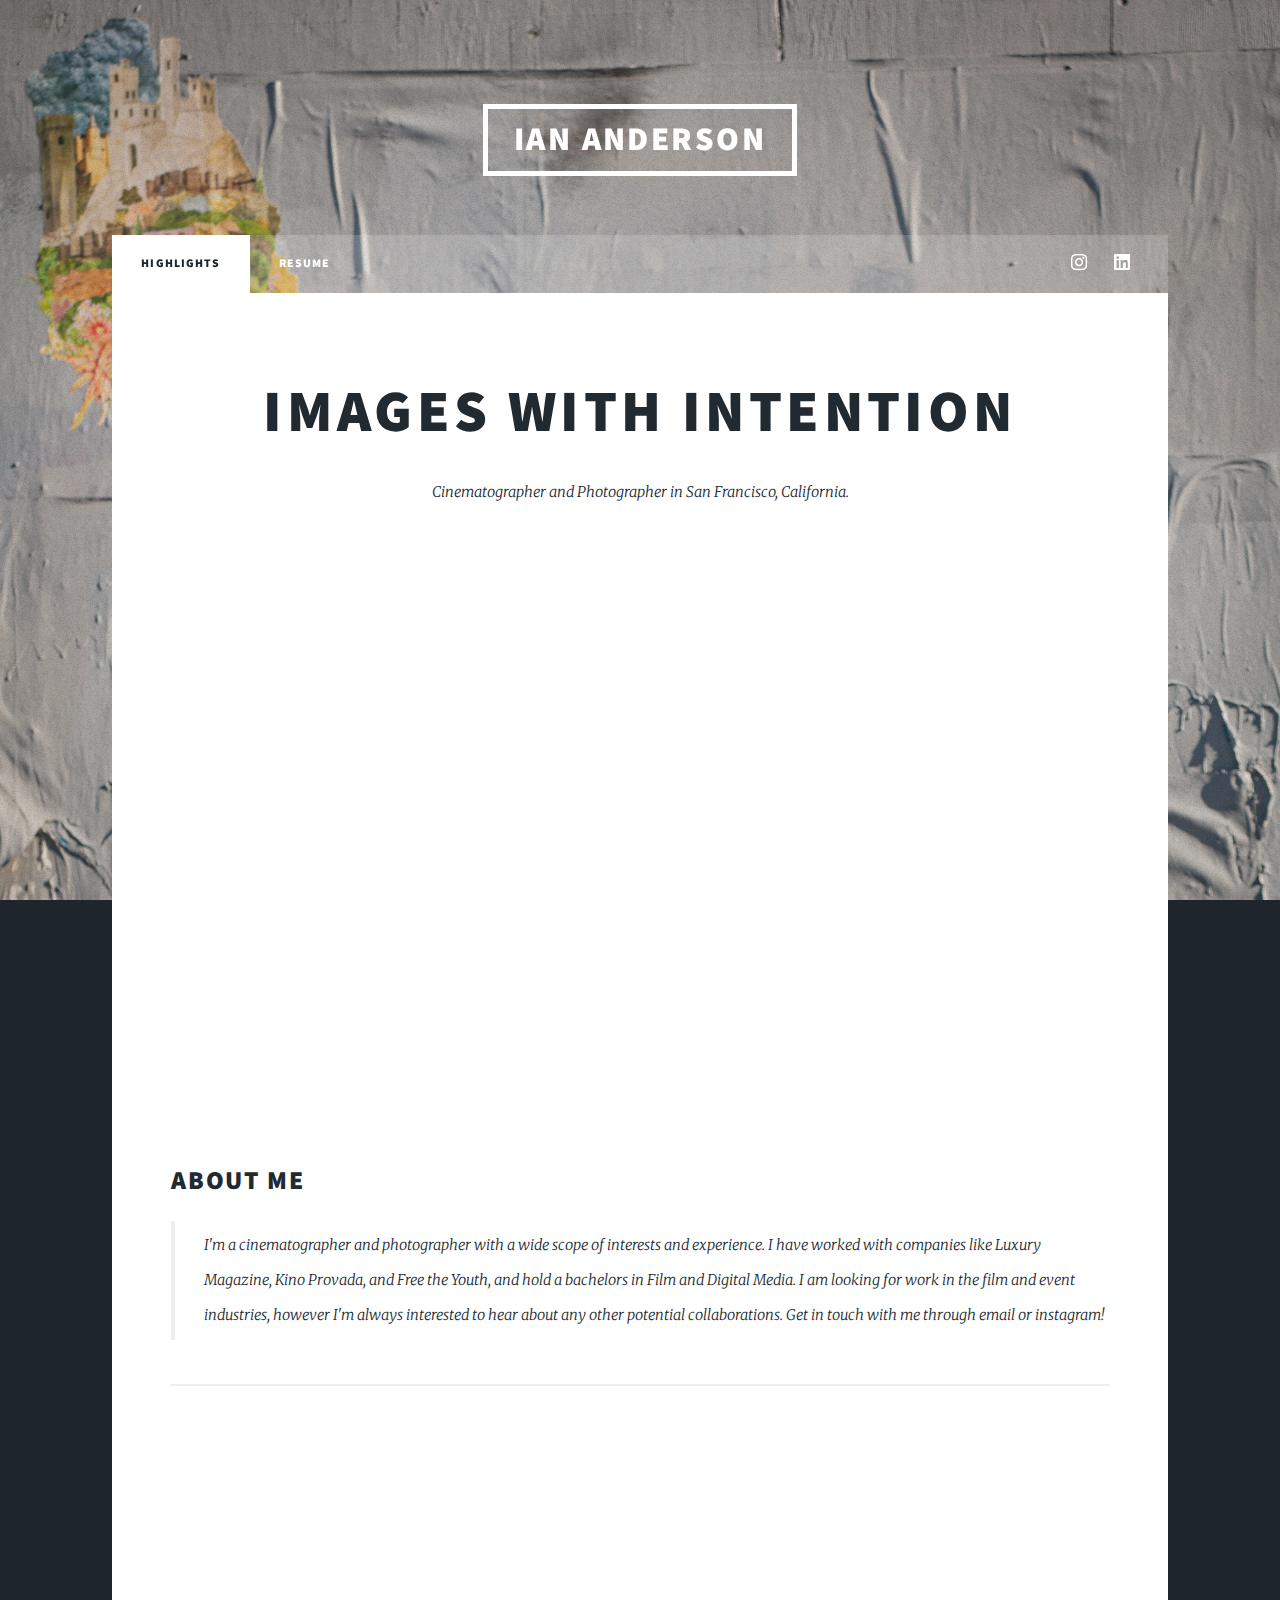
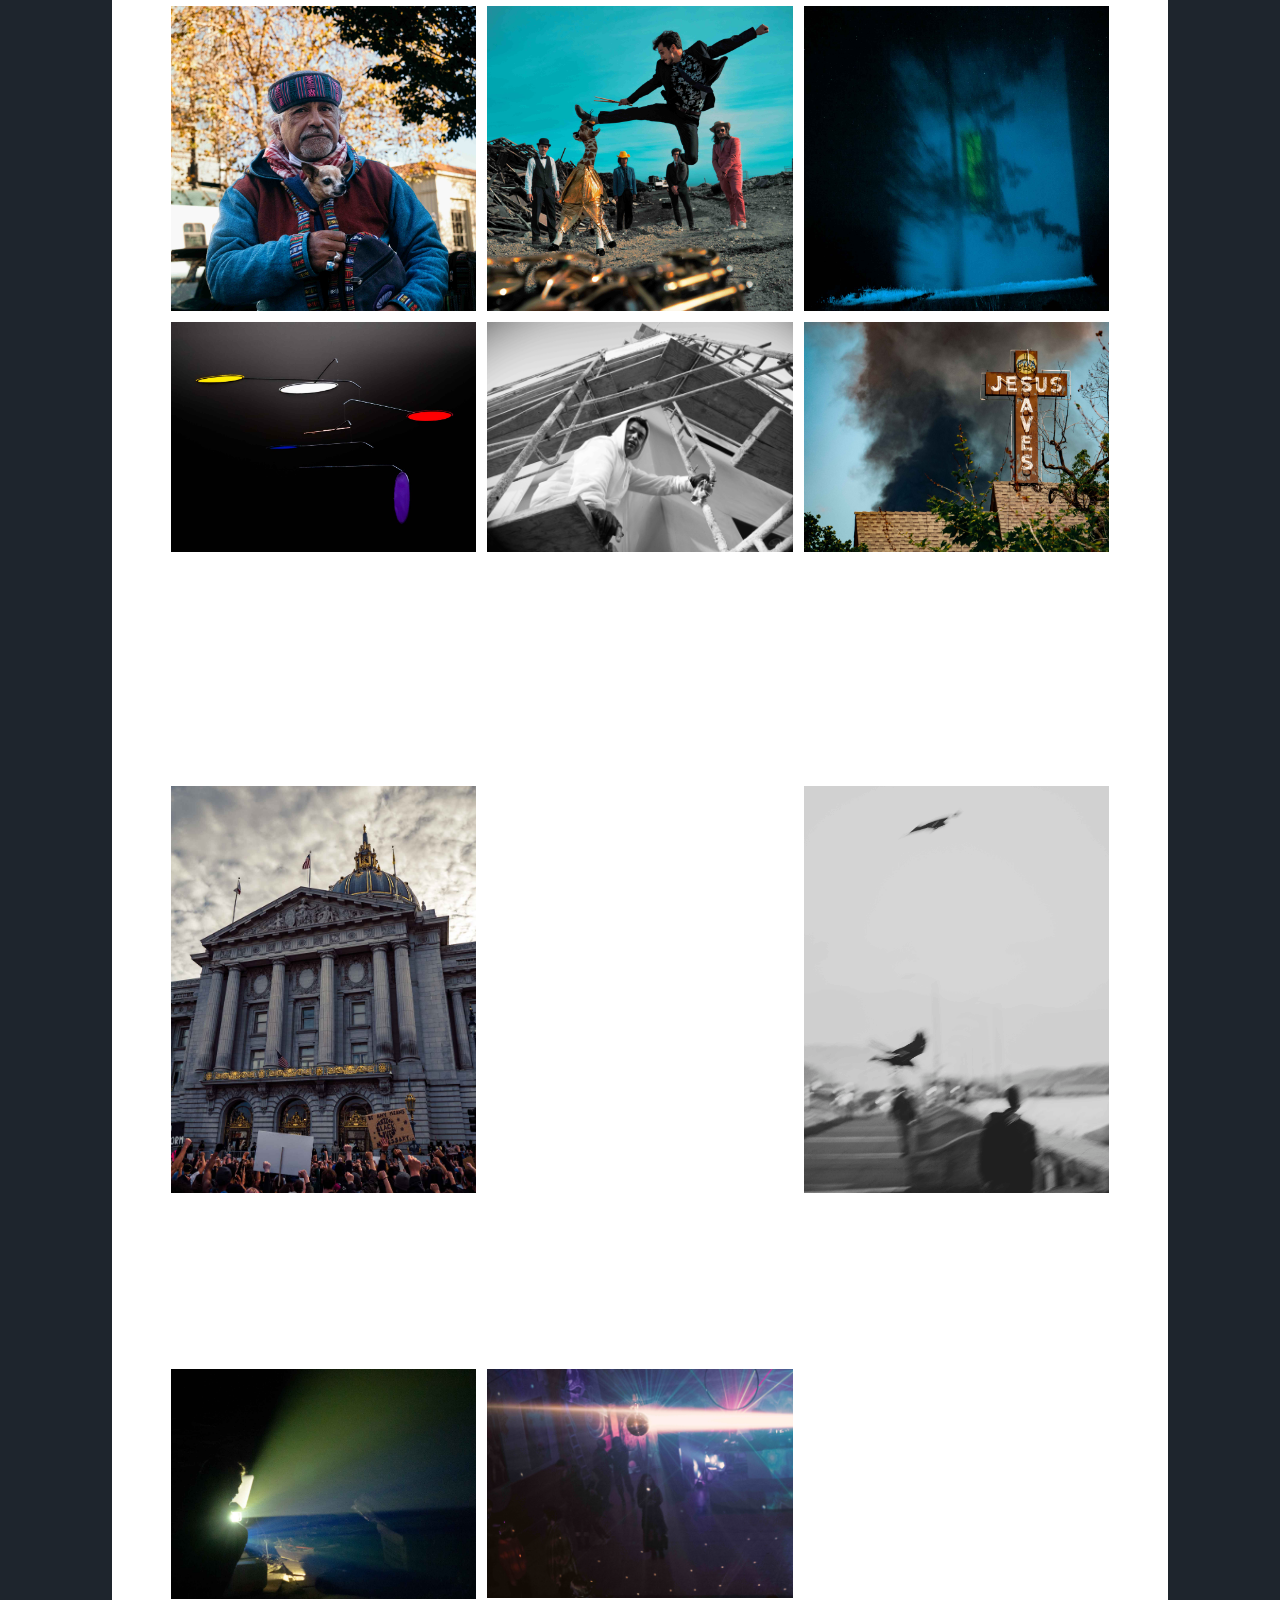
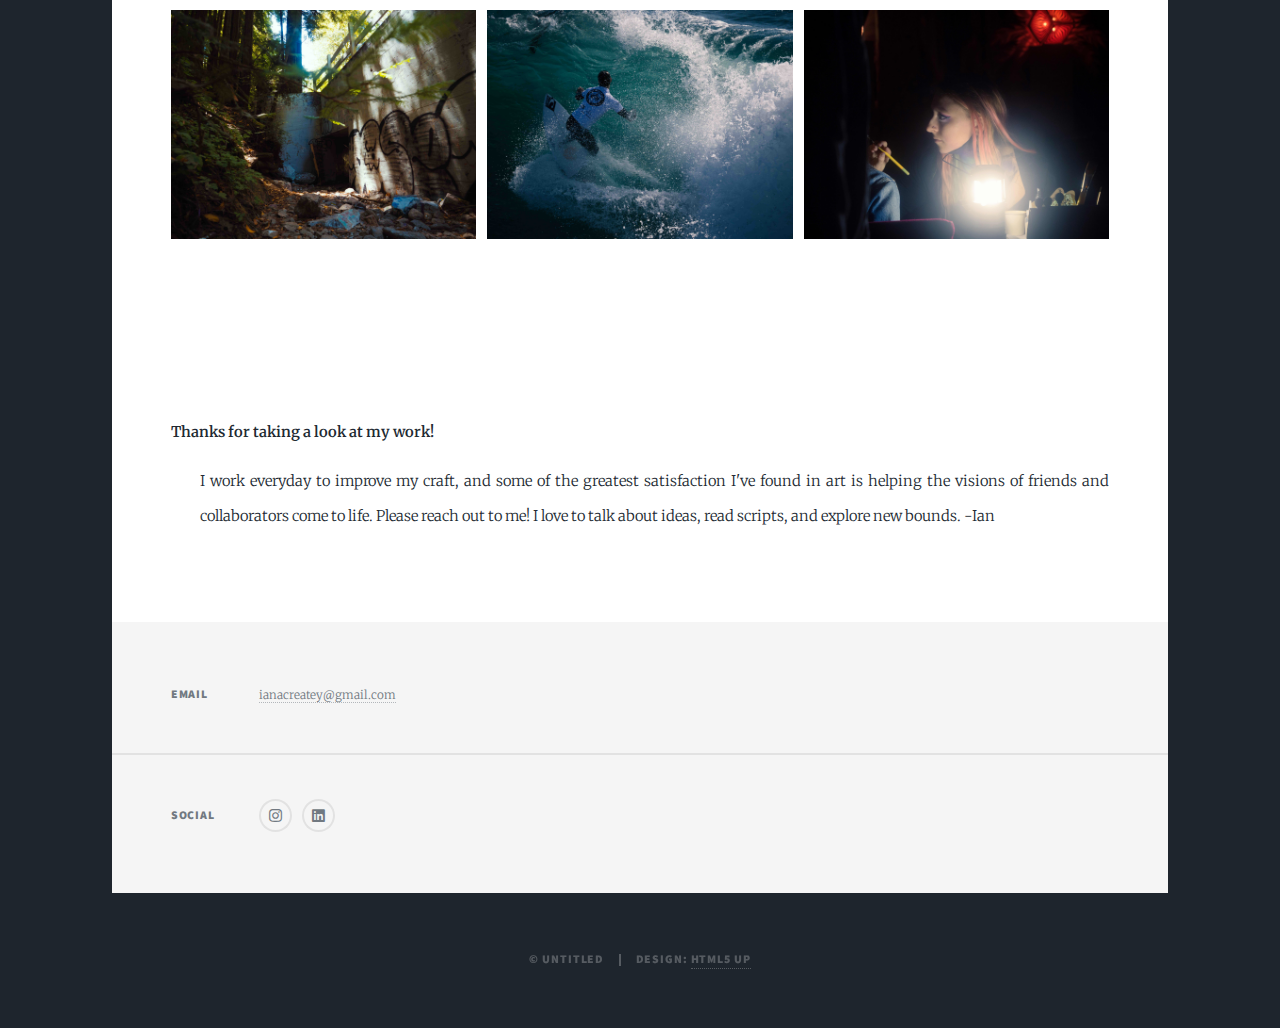
==== index.html @ d7002697 "sdf" ====
<!DOCTYPE HTML>
<!--
	Massively by HTML5 UP
	html5up.net | @ajlkn
	Free for personal and commercial use under the CCA 3.0 license (html5up.net/license)
-->
<html>
	<head>
		<title>Ian Anderson</title>
		<meta charset="utf-8" />
		<meta name="viewport" content="width=device-width, initial-scale=1, user-scalable=no" />
		<link rel="stylesheet" href="assets/css/main.css" />
		<noscript><link rel="stylesheet" href="assets/css/noscript.css" /></noscript>
	</head>
	<body class="is-preload">

		<!-- Wrapper -->
			<div id="wrapper">

				<!-- Header -->
					<header id="header">
						<a href="index.html" class="logo">Ian Anderson</a>
					</header>

				<!-- Nav -->
					<nav id="nav">
						<ul class="links">
							<li class="active"><a href="index.html">Highlights</a></li>
							<li><a href="Resume.html">Resume</a></li>
						</ul>
						<ul class="icons">
							<li><a target=blank href="https://instagram.com/ianacreative" class="icon brands fa-instagram"><span class="label">Instagram</span></a></li>
				<!--	<li><a target=blank href="https://www.youtube.com/channel/UCUumCokf-5kSjcfUy_4iKzg" class="icon brands fa-youtube"><span class="label">YouTube</span></a></li> -->
					<li><a target=blank href="https://www.linkedin.com/in/ian-anderson-25b82625a/" class="icon brands fa-linkedin"><span class="label">linkedin</span></a></li>

						</ul>
					</nav>

				<!-- Main -->
					<div id="main">

						<!-- Post -->
							<section class="post">
								<header class="major">
									
										<h2>Images with Intention</h2>
										<p>Cinematographer and Photographer in San Francisco, California.</p>
								
							
								</header>
								<iframe width="560" height="560" class="image fit" src="https://youtube.com/embed/mE6152sLnIk?autoplay=1&mute=1" frameborder="0" allow="accelerometer; autoplay; clipboard-write; encrypted-media; gyroscope; picture-in-picture" allowfullscreen></iframe>
								<h2>About Me</h2>
								<blockquote> I'm a cinematographer and photographer with a wide scope of interests and experience. I have worked with companies like Luxury Magazine, Kino Provada, and Free the Youth, and hold a bachelors in Film and Digital Media. I am looking for work in the film and event industries, however I'm always interested to hear about any other potential collaborations. Get in touch with me through email or instagram!</blockquote>
								
								<hr />
								<div class="box alt">		
								<a href="" class="image main"><img src="images/Screenshot 2024-06-12 at 2.53.47 PM.jpeg" alt="" /></a>
								<a href="https://youtu.be/fESN2B8qqm8?si=38l3XaFSjcj6O2A4" class="image main"><img src="images/Screenshot 2024-04-24 at 5.54.57 PM.jpeg" alt="" /></a>
								<a href="" class="image main"><img src="images/Screenshot 2024-06-12 at 5.06.39 PM.jpeg" alt="" /></a>

								<!-- Blockquote -->

<div class="box alt">
	<div class="row gtr-50 gtr-uniform">
		
		
		<div class="col-4"><span class="image fit"><img src="images/boom-8.jpg" alt="" /></span></div>
		<div class="col-4"><span class="image fit"><img src="images/boom-14.jpg" alt="" /></span></div>
		<div class="col-4"><span class="image fit"><img src="images/P1060290.jpg" alt="" /></span></div>
		<!-- Break -->
		<div class="col-4"><span class="image fit"><img src="images/pic99.jpg" alt="" /></span></div>
		<div class="col-4"><span class="image fit"><img src="images/boom-9.jpg" alt="" /></span></div>
		<div class="col-4"><span class="image fit"><img src="images/pic01.jpg" alt="" /></span></div>
	</div>

								
								
								<a href="https://www.youtube.com/watch?v=lS-Sz9TGYYg" class="image main"><img src="images/Screenshot 2024-04-24 at 4.40.30 PM.png" alt="" /></a>
								<a href="" class="image main"><img src="images/Screenshot 2024-06-12 at 2.52.15 PM.jpeg" alt="" /></a>

								<a href="https://youtu.be/7sWIqx3-7x4" class="image main"><img src="images/Screenshot 2024-04-24 at 3.23.11 PM.jpeg" alt="" /></a>

						



								<div class="box alt">
									<div class="row gtr-50 gtr-uniform">
										
										<div class="col-4"><span class="image fit"><img src="images/riot5.jpg" alt="" /></span></div>
										<div class="col-4"><span class="image fit"><img src="images/P1073465yeah Large.jpeg" alt="" /></span></div>
										<div class="col-4"><span class="image fit"><img src="images/pic027.jpg" alt="" /></span></div>
										
									</div>

															
	
										
							<!--	<a href="https://www.youtube.com/@SubstantialStudios" class="image main"><img src="images/stills_4.16.1.jpg" alt="" /></a> -->
							<a href="https://www.youtube.com/@SubstantialStudios" class="image main"><img src="images/stills_5.6.1.jpg" alt="" /></a>

							<a href="https://www.youtube.com/watch?v=2gbM8DhIv88" class="image main"><img src="images/Screenshot 2024-04-24 at 5.59.51 PM.jpeg" alt="" /></a>

							<!--	<a href="https://youtu.be/7sWIqx3-7x4" class="image main"><img src="images/Screenshot 2024-04-24 at 3.20.32 PM 1.jpeg" alt="" /></a> -->

								<div class="box alt">
									<div class="row gtr-50 gtr-uniform">
										
										<div class="col-4"><span class="image fit"><img src="images/ron.jpg" alt="" /></span></div>
										<div class="col-4"><span class="image fit"><img src="images/aa6.jpg" alt="" /></span></div>
										<div class="col-4"><span class="image fit"><img src="images/P1084136yeah Large.jpeg" alt="" /></span></div>
										<!-- Break -->
		<div class="col-4"><span class="image fit"><img src="images/boom-2.jpg" alt="" /></span></div>
		<div class="col-4"><span class="image fit"><img src="images/boom-12.jpg" alt="" /></span></div>
		<div class="col-4"><span class="image fit"><img src="images/aa1.jpg" alt="" /></span></div>
										
									</div>

								<a href="https://youtu.be/m2FEFwvXW8A?si=7FxgLxdZWlvyvpPG" class="image main"><img src="images/Screenshot 2024-04-24 at 3.12.48 PM.jpeg" alt="" /></a>

								<a href="" class="image main"><img src="images/Screenshot 2024-06-12 at 4.43.43 PM.jpeg" alt="" /></a>
								<dl>
									<dt>Thanks for taking a look at my work!</dt>
									<dd>
										<p>I work everyday to improve my craft, and some of the greatest satisfaction I've found in art is helping the visions of friends and collaborators come to life. Please reach out to me! I love to talk about ideas, read scripts, and explore new bounds. 

											
											-Ian
										</p>
									
								</dl>
								
								

							</section>
						<!-- 	<footer>
								<div class="pagination">
									
									<a href="ABOUT ME.html" class="page active">[About Me]</a> <div>

								</div> -->
							</footer>		

					</div>

				<!-- Footer -->
				<footer id="footer">
						
					<section class="split contact">

						<section>
							<h3>Email</h3>
							<p><a href="#">ianacreatey@gmail.com</a></p>
						</section>
						<section>
							<h3>Social</h3>
							<ul class="icons alt">
								<li><a target=blank href="https://instagram.com/ianacreative" class="icon brands fa-instagram"><span class="label">Instagram</span></a></li>
				<!--	<li><a target=blank href="https://www.youtube.com/channel/UCUumCokf-5kSjcfUy_4iKzg" class="icon brands fa-youtube"><span class="label">YouTube</span></a></li> -->
					<li><a target=blank href="https://www.linkedin.com/in/ian-anderson-25b82625a/" class="icon brands fa-linkedin"><span class="label">linkedin</span></a></li>

				</ul>
						</section>
					</section>
				</footer>
			
				<!-- Copyright -->
					<div id="copyright">
						<ul><li>&copy; Untitled</li><li>Design: <a href="https://html5up.net">HTML5 UP</a></li></ul>
					</div>

			</div>

		<!-- Scripts -->
			<script src="assets/js/jquery.min.js"></script>
			<script src="assets/js/jquery.scrollex.min.js"></script>
			<script src="assets/js/jquery.scrolly.min.js"></script>
			<script src="assets/js/browser.min.js"></script>
			<script src="assets/js/breakpoints.min.js"></script>
			<script src="assets/js/util.js"></script>
			<script src="assets/js/main.js"></script>

	</body>
</html>
---- assets/css/main.css ----
@import url(fontawesome-all.min.css);
@import url("https://fonts.googleapis.com/css?family=Merriweather:300,700,300italic,700italic|Source+Sans+Pro:900");

/*
	Massively by HTML5 UP
	html5up.net | @ajlkn
	Free for personal and commercial use under the CCA 3.0 license (html5up.net/license)
*/

html, body, div, span, applet, object,
iframe, h1, h2, h3, h4, h5, h6, p, blockquote,
pre, a, abbr, acronym, address, big, cite,
code, del, dfn, em, img, ins, kbd, q, s, samp,
small, strike, strong, sub, sup, tt, var, b,
u, i, center, dl, dt, dd, ol, ul, li, fieldset,
form, label, legend, table, caption, tbody,
tfoot, thead, tr, th, td, article, aside,
canvas, details, embed, figure, figcaption,
footer, header, hgroup, menu, nav, output, ruby,
section, summary, time, mark, audio, video {
	margin: 0;
	padding: 0;
	border: 0;
	font-size: 100%;
	font: inherit;
	vertical-align: baseline;}

article, aside, details, figcaption, figure,
footer, header, hgroup, menu, nav, section {
	display: block;}

body {
	line-height: 1;
}

ol, ul {
	list-style: none;
}

blockquote, q {
	quotes: none;
}

	blockquote:before, blockquote:after, q:before, q:after {
		content: '';
		content: none;
	}

table {
	border-collapse: collapse;
	border-spacing: 0;
}

body {
	-webkit-text-size-adjust: none;
}

mark {
	background-color: transparent;
	color: inherit;
}

input::-moz-focus-inner {
	border: 0;
	padding: 0;
}

input, select, textarea {
	-moz-appearance: none;
	-webkit-appearance: none;
	-ms-appearance: none;
	appearance: none;
}

/* Basic */

	@-ms-viewport {
		width: device-width;
	}

	body {
		-ms-overflow-style: scrollbar;
	}

	@media screen and (max-width: 480px) {

		html, body {
			min-width: 320px;
		}

	}

	html {
		box-sizing: border-box;
	}

	*, *:before, *:after {
		box-sizing: inherit;
	}

	body {
		background-color: #1e252d;
	}

		body.is-preload *, body.is-preload *:before, body.is-preload *:after {
			-moz-animation: none !important;
			-webkit-animation: none !important;
			-ms-animation: none !important;
			animation: none !important;
			-moz-transition: none !important;
			-webkit-transition: none !important;
			-ms-transition: none !important;
			transition: none !important;
		}

/* Type */

	html {
		font-size: 16pt;
	}

		@media screen and (max-width: 1680px) {

			html {
				font-size: 12pt;
			}

		}

		@media screen and (max-width: 1280px) {

			html {
				font-size: 11pt;
			}

		}

		@media screen and (max-width: 360px) {

			html {
				font-size: 10pt;
			}

		}

	body {
		color: #212931;
	}

	body, input, select, textarea {
		font-family: "Merriweather", Georgia, serif;
		font-weight: 300;
		font-size: 1rem;
		line-height: 2.375;
	}

	a {
		-moz-transition: color 0.2s ease-in-out, background-color 0.2s ease-in-out, border-color 0.2s ease-in-out, box-shadow 0.2s ease-in-out;
		-webkit-transition: color 0.2s ease-in-out, background-color 0.2s ease-in-out, border-color 0.2s ease-in-out, box-shadow 0.2s ease-in-out;
		-ms-transition: color 0.2s ease-in-out, background-color 0.2s ease-in-out, border-color 0.2s ease-in-out, box-shadow 0.2s ease-in-out;
		transition: color 0.2s ease-in-out, background-color 0.2s ease-in-out, border-color 0.2s ease-in-out, box-shadow 0.2s ease-in-out;
		border-bottom: dotted 1px;
		text-decoration: none;
	}

		a:hover {
			border-bottom-color: transparent;
		}

	strong, b {
		font-weight: 600;
	}

	em, i {
		font-style: italic;
	}

	p {
		text-align: justify;
		margin: 0 0 2rem 0;
	}

	h1, h2, h3, h4, h5, h6 {
		font-family: "Source Sans Pro", Helvetica, sans-serif;
		font-weight: 900;
		line-height: 1.5;
		letter-spacing: 0.075em;
		text-transform: uppercase;
		margin: 0 0 1rem 0;
	}

		h1 a, h2 a, h3 a, h4 a, h5 a, h6 a {
			border-bottom: 0;
			color: inherit;
			text-decoration: none;
		}

	h1 {
		font-size: 4rem;
		line-height: 1.1;
		margin: 0 0 2rem 0;
	}

	h2 {
		font-size: 1.75rem;
		line-height: 1.3;
		margin: 0 0 1.5rem 0;
	}

	h3 {
		font-size: 1.25rem;
		margin: 0 0 1.5rem 0;
	}

	h4 {
		font-size: 1rem;
	}

	h5 {
		font-size: 0.9rem;
	}

	h6 {
		font-size: 0.8rem;
	}

	sub {
		font-size: 0.8rem;
		position: relative;
		top: 0.5rem;
	}

	sup {
		font-size: 0.8rem;
		position: relative;
		top: -0.5rem;
	}

	blockquote {
		border-left: solid 4px;
		font-style: italic;
		margin: 0 0 2rem 0;
		padding: 0.5rem 0 0.5rem 2rem;
	}

	code {
		border: solid 2px;
		font-family: "Courier New", monospace;
		font-size: 0.9rem;
		margin: 0 0.25rem;
		padding: 0.25rem 0.65rem;
	}

	pre {
		-webkit-overflow-scrolling: touch;
		font-family: "Courier New", monospace;
		font-size: 0.9rem;
		margin: 0 0 2rem 0;
	}

		pre code {
			display: block;
			line-height: 1.75;
			padding: 1rem 1.5rem;
			overflow-x: auto;
		}

	hr {
		border: 0;
		border-bottom: solid 2px;
		margin: 3rem 0;
	}

		hr.major {
			margin: 5rem 0;
		}

	.align-left {
		text-align: left;
	}

	.align-center {
		text-align: center;
	}

	.align-right {
		text-align: right;
	}

	input, select, textarea {
		color: #212931;
	}

	a {
		color: #212931;
		border-bottom-color: rgba(33, 41, 49, 0.5);
	}

		a:hover {
			border-bottom-color: transparent;
			color: #18bfef !important;
		}

	strong, b {
		color: #212931;
	}

	h1, h2, h3, h4, h5, h6 {
		color: #212931;
	}

	blockquote {
		border-left-color: #eeeeee;
	}

	code {
		background: rgba(220, 220, 220, 0.25);
		border-color: #eeeeee;
	}

	hr {
		border-bottom-color: #eeeeee;
	}

/* Row */

	.row {
		display: flex;
		flex-wrap: wrap;
		box-sizing: border-box;
		align-items: stretch;
	}

		.row > * {
			box-sizing: border-box;
		}

		.row.gtr-uniform > * > :last-child {
			margin-bottom: 0;
		}

		.row.aln-left {
			justify-content: flex-start;
		}

		.row.aln-center {
			justify-content: center;
		}

		.row.aln-right {
			justify-content: flex-end;
		}

		.row.aln-top {
			align-items: flex-start;
		}

		.row.aln-middle {
			align-items: center;
		}

		.row.aln-bottom {
			align-items: flex-end;
		}

		.row > .imp {
			order: -1;
		}

		.row > .col-1 {
			width: 8.33333%;
		}

		.row > .off-1 {
			margin-left: 8.33333%;
		}

		.row > .col-2 {
			width: 16.66667%;
		}

		.row > .off-2 {
			margin-left: 16.66667%;
		}

		.row > .col-3 {
			width: 25%;
		}

		.row > .off-3 {
			margin-left: 25%;
		}

		.row > .col-4 {
			width: 33.33333%;
		}

		.row > .off-4 {
			margin-left: 33.33333%;
		}

		.row > .col-5 {
			width: 41.66667%;
		}

		.row > .off-5 {
			margin-left: 41.66667%;
		}

		.row > .col-6 {
			width: 50%;
		}

		.row > .off-6 {
			margin-left: 50%;
		}

		.row > .col-7 {
			width: 58.33333%;
		}

		.row > .off-7 {
			margin-left: 58.33333%;
		}

		.row > .col-8 {
			width: 66.66667%;
		}

		.row > .off-8 {
			margin-left: 66.66667%;
		}

		.row > .col-9 {
			width: 75%;
		}

		.row > .off-9 {
			margin-left: 75%;
		}

		.row > .col-10 {
			width: 83.33333%;
		}

		.row > .off-10 {
			margin-left: 83.33333%;
		}

		.row > .col-11 {
			width: 91.66667%;
		}

		.row > .off-11 {
			margin-left: 91.66667%;
		}

		.row > .col-12 {
			width: 100%;
		}

		.row > .off-12 {
			margin-left: 100%;
		}

		.row.gtr-0 {
			margin-top: 0;
			margin-left: 0rem;
		}

			.row.gtr-0 > * {
				padding: 0 0 0 0rem;
			}

			.row.gtr-0.gtr-uniform {
				margin-top: 0rem;
			}

				.row.gtr-0.gtr-uniform > * {
					padding-top: 0rem;
				}

		.row.gtr-25 {
			margin-top: 0;
			margin-left: -0.375rem;
		}

			.row.gtr-25 > * {
				padding: 0 0 0 0.375rem;
			}

			.row.gtr-25.gtr-uniform {
				margin-top: -0.375rem;
			}

				.row.gtr-25.gtr-uniform > * {
					padding-top: 0.375rem;
				}

		.row.gtr-50 {
			margin-top: 0;
			margin-left: -0.75rem;
		}

			.row.gtr-50 > * {
				padding: 0 0 0 0.75rem;
			}

			.row.gtr-50.gtr-uniform {
				margin-top: -0.75rem;
			}

				.row.gtr-50.gtr-uniform > * {
					padding-top: 0.75rem;
				}

		.row {
			margin-top: 0;
			margin-left: -1.5rem;
		}

			.row > * {
				padding: 0 0 0 1.5rem;
			}

			.row.gtr-uniform {
				margin-top: -1.5rem;
			}

				.row.gtr-uniform > * {
					padding-top: 1.5rem;
				}

		.row.gtr-150 {
			margin-top: 0;
			margin-left: -2.25rem;
		}

			.row.gtr-150 > * {
				padding: 0 0 0 2.25rem;
			}

			.row.gtr-150.gtr-uniform {
				margin-top: -2.25rem;
			}

				.row.gtr-150.gtr-uniform > * {
					padding-top: 2.25rem;
				}

		.row.gtr-200 {
			margin-top: 0;
			margin-left: -3rem;
		}

			.row.gtr-200 > * {
				padding: 0 0 0 3rem;
			}

			.row.gtr-200.gtr-uniform {
				margin-top: -3rem;
			}

				.row.gtr-200.gtr-uniform > * {
					padding-top: 3rem;
				}

		@media screen and (max-width: 1680px) {

			.row {
				display: flex;
				flex-wrap: wrap;
				box-sizing: border-box;
				align-items: stretch;
			}

				.row > * {
					box-sizing: border-box;
				}

				.row.gtr-uniform > * > :last-child {
					margin-bottom: 0;
				}

				.row.aln-left {
					justify-content: flex-start;
				}

				.row.aln-center {
					justify-content: center;
				}

				.row.aln-right {
					justify-content: flex-end;
				}

				.row.aln-top {
					align-items: flex-start;
				}

				.row.aln-middle {
					align-items: center;
				}

				.row.aln-bottom {
					align-items: flex-end;
				}

				.row > .imp-xlarge {
					order: -1;
				}

				.row > .col-1-xlarge {
					width: 8.33333%;
				}

				.row > .off-1-xlarge {
					margin-left: 8.33333%;
				}

				.row > .col-2-xlarge {
					width: 16.66667%;
				}

				.row > .off-2-xlarge {
					margin-left: 16.66667%;
				}

				.row > .col-3-xlarge {
					width: 25%;
				}

				.row > .off-3-xlarge {
					margin-left: 25%;
				}

				.row > .col-4-xlarge {
					width: 33.33333%;
				}

				.row > .off-4-xlarge {
					margin-left: 33.33333%;
				}

				.row > .col-5-xlarge {
					width: 41.66667%;
				}

				.row > .off-5-xlarge {
					margin-left: 41.66667%;
				}

				.row > .col-6-xlarge {
					width: 50%;
				}

				.row > .off-6-xlarge {
					margin-left: 50%;
				}

				.row > .col-7-xlarge {
					width: 58.33333%;
				}

				.row > .off-7-xlarge {
					margin-left: 58.33333%;
				}

				.row > .col-8-xlarge {
					width: 66.66667%;
				}

				.row > .off-8-xlarge {
					margin-left: 66.66667%;
				}

				.row > .col-9-xlarge {
					width: 75%;
				}

				.row > .off-9-xlarge {
					margin-left: 75%;
				}

				.row > .col-10-xlarge {
					width: 83.33333%;
				}

				.row > .off-10-xlarge {
					margin-left: 83.33333%;
				}

				.row > .col-11-xlarge {
					width: 91.66667%;
				}

				.row > .off-11-xlarge {
					margin-left: 91.66667%;
				}

				.row > .col-12-xlarge {
					width: 100%;
				}

				.row > .off-12-xlarge {
					margin-left: 100%;
				}

				.row.gtr-0 {
					margin-top: 0;
					margin-left: 0rem;
				}

					.row.gtr-0 > * {
						padding: 0 0 0 0rem;
					}

					.row.gtr-0.gtr-uniform {
						margin-top: 0rem;
					}

						.row.gtr-0.gtr-uniform > * {
							padding-top: 0rem;
						}

				.row.gtr-25 {
					margin-top: 0;
					margin-left: -0.375rem;
				}

					.row.gtr-25 > * {
						padding: 0 0 0 0.375rem;
					}

					.row.gtr-25.gtr-uniform {
						margin-top: -0.375rem;
					}

						.row.gtr-25.gtr-uniform > * {
							padding-top: 0.375rem;
						}

				.row.gtr-50 {
					margin-top: 0;
					margin-left: -0.75rem;
				}

					.row.gtr-50 > * {
						padding: 0 0 0 0.75rem;
					}

					.row.gtr-50.gtr-uniform {
						margin-top: -0.75rem;
					}

						.row.gtr-50.gtr-uniform > * {
							padding-top: 0.75rem;
						}

				.row {
					margin-top: 0;
					margin-left: -1.5rem;
				}

					.row > * {
						padding: 0 0 0 1.5rem;
					}

					.row.gtr-uniform {
						margin-top: -1.5rem;
					}

						.row.gtr-uniform > * {
							padding-top: 1.5rem;
						}

				.row.gtr-150 {
					margin-top: 0;
					margin-left: -2.25rem;
				}

					.row.gtr-150 > * {
						padding: 0 0 0 2.25rem;
					}

					.row.gtr-150.gtr-uniform {
						margin-top: -2.25rem;
					}

						.row.gtr-150.gtr-uniform > * {
							padding-top: 2.25rem;
						}

				.row.gtr-200 {
					margin-top: 0;
					margin-left: -3rem;
				}

					.row.gtr-200 > * {
						padding: 0 0 0 3rem;
					}

					.row.gtr-200.gtr-uniform {
						margin-top: -3rem;
					}

						.row.gtr-200.gtr-uniform > * {
							padding-top: 3rem;
						}

		}

		@media screen and (max-width: 1280px) {

			.row {
				display: flex;
				flex-wrap: wrap;
				box-sizing: border-box;
				align-items: stretch;
			}

				.row > * {
					box-sizing: border-box;
				}

				.row.gtr-uniform > * > :last-child {
					margin-bottom: 0;
				}

				.row.aln-left {
					justify-content: flex-start;
				}

				.row.aln-center {
					justify-content: center;
				}

				.row.aln-right {
					justify-content: flex-end;
				}

				.row.aln-top {
					align-items: flex-start;
				}

				.row.aln-middle {
					align-items: center;
				}

				.row.aln-bottom {
					align-items: flex-end;
				}

				.row > .imp-large {
					order: -1;
				}

				.row > .col-1-large {
					width: 8.33333%;
				}

				.row > .off-1-large {
					margin-left: 8.33333%;
				}

				.row > .col-2-large {
					width: 16.66667%;
				}

				.row > .off-2-large {
					margin-left: 16.66667%;
				}

				.row > .col-3-large {
					width: 25%;
				}

				.row > .off-3-large {
					margin-left: 25%;
				}

				.row > .col-4-large {
					width: 33.33333%;
				}

				.row > .off-4-large {
					margin-left: 33.33333%;
				}

				.row > .col-5-large {
					width: 41.66667%;
				}

				.row > .off-5-large {
					margin-left: 41.66667%;
				}

				.row > .col-6-large {
					width: 50%;
				}

				.row > .off-6-large {
					margin-left: 50%;
				}

				.row > .col-7-large {
					width: 58.33333%;
				}

				.row > .off-7-large {
					margin-left: 58.33333%;
				}

				.row > .col-8-large {
					width: 66.66667%;
				}

				.row > .off-8-large {
					margin-left: 66.66667%;
				}

				.row > .col-9-large {
					width: 75%;
				}

				.row > .off-9-large {
					margin-left: 75%;
				}

				.row > .col-10-large {
					width: 83.33333%;
				}

				.row > .off-10-large {
					margin-left: 83.33333%;
				}

				.row > .col-11-large {
					width: 91.66667%;
				}

				.row > .off-11-large {
					margin-left: 91.66667%;
				}

				.row > .col-12-large {
					width: 100%;
				}

				.row > .off-12-large {
					margin-left: 100%;
				}

				.row.gtr-0 {
					margin-top: 0;
					margin-left: 0rem;
				}

					.row.gtr-0 > * {
						padding: 0 0 0 0rem;
					}

					.row.gtr-0.gtr-uniform {
						margin-top: 0rem;
					}

						.row.gtr-0.gtr-uniform > * {
							padding-top: 0rem;
						}

				.row.gtr-25 {
					margin-top: 0;
					margin-left: -0.375rem;
				}

					.row.gtr-25 > * {
						padding: 0 0 0 0.375rem;
					}

					.row.gtr-25.gtr-uniform {
						margin-top: -0.375rem;
					}

						.row.gtr-25.gtr-uniform > * {
							padding-top: 0.375rem;
						}

				.row.gtr-50 {
					margin-top: 0;
					margin-left: -0.75rem;
				}

					.row.gtr-50 > * {
						padding: 0 0 0 0.75rem;
					}

					.row.gtr-50.gtr-uniform {
						margin-top: -0.75rem;
					}

						.row.gtr-50.gtr-uniform > * {
							padding-top: 0.75rem;
						}

				.row {
					margin-top: 0;
					margin-left: -1.5rem;
				}

					.row > * {
						padding: 0 0 0 1.5rem;
					}

					.row.gtr-uniform {
						margin-top: -1.5rem;
					}

						.row.gtr-uniform > * {
							padding-top: 1.5rem;
						}

				.row.gtr-150 {
					margin-top: 0;
					margin-left: -2.25rem;
				}

					.row.gtr-150 > * {
						padding: 0 0 0 2.25rem;
					}

					.row.gtr-150.gtr-uniform {
						margin-top: -2.25rem;
					}

						.row.gtr-150.gtr-uniform > * {
							padding-top: 2.25rem;
						}

				.row.gtr-200 {
					margin-top: 0;
					margin-left: -3rem;
				}

					.row.gtr-200 > * {
						padding: 0 0 0 3rem;
					}

					.row.gtr-200.gtr-uniform {
						margin-top: -3rem;
					}

						.row.gtr-200.gtr-uniform > * {
							padding-top: 3rem;
						}

		}

		@media screen and (max-width: 980px) {

			.row {
				display: flex;
				flex-wrap: wrap;
				box-sizing: border-box;
				align-items: stretch;
			}

				.row > * {
					box-sizing: border-box;
				}

				.row.gtr-uniform > * > :last-child {
					margin-bottom: 0;
				}

				.row.aln-left {
					justify-content: flex-start;
				}

				.row.aln-center {
					justify-content: center;
				}

				.row.aln-right {
					justify-content: flex-end;
				}

				.row.aln-top {
					align-items: flex-start;
				}

				.row.aln-middle {
					align-items: center;
				}

				.row.aln-bottom {
					align-items: flex-end;
				}

				.row > .imp-medium {
					order: -1;
				}

				.row > .col-1-medium {
					width: 8.33333%;
				}

				.row > .off-1-medium {
					margin-left: 8.33333%;
				}

				.row > .col-2-medium {
					width: 16.66667%;
				}

				.row > .off-2-medium {
					margin-left: 16.66667%;
				}

				.row > .col-3-medium {
					width: 25%;
				}

				.row > .off-3-medium {
					margin-left: 25%;
				}

				.row > .col-4-medium {
					width: 33.33333%;
				}

				.row > .off-4-medium {
					margin-left: 33.33333%;
				}

				.row > .col-5-medium {
					width: 41.66667%;
				}

				.row > .off-5-medium {
					margin-left: 41.66667%;
				}

				.row > .col-6-medium {
					width: 50%;
				}

				.row > .off-6-medium {
					margin-left: 50%;
				}

				.row > .col-7-medium {
					width: 58.33333%;
				}

				.row > .off-7-medium {
					margin-left: 58.33333%;
				}

				.row > .col-8-medium {
					width: 66.66667%;
				}

				.row > .off-8-medium {
					margin-left: 66.66667%;
				}

				.row > .col-9-medium {
					width: 75%;
				}

				.row > .off-9-medium {
					margin-left: 75%;
				}

				.row > .col-10-medium {
					width: 83.33333%;
				}

				.row > .off-10-medium {
					margin-left: 83.33333%;
				}

				.row > .col-11-medium {
					width: 91.66667%;
				}

				.row > .off-11-medium {
					margin-left: 91.66667%;
				}

				.row > .col-12-medium {
					width: 100%;
				}

				.row > .off-12-medium {
					margin-left: 100%;
				}

				.row.gtr-0 {
					margin-top: 0;
					margin-left: 0rem;
				}

					.row.gtr-0 > * {
						padding: 0 0 0 0rem;
					}

					.row.gtr-0.gtr-uniform {
						margin-top: 0rem;
					}

						.row.gtr-0.gtr-uniform > * {
							padding-top: 0rem;
						}

				.row.gtr-25 {
					margin-top: 0;
					margin-left: -0.375rem;
				}

					.row.gtr-25 > * {
						padding: 0 0 0 0.375rem;
					}

					.row.gtr-25.gtr-uniform {
						margin-top: -0.375rem;
					}

						.row.gtr-25.gtr-uniform > * {
							padding-top: 0.375rem;
						}

				.row.gtr-50 {
					margin-top: 0;
					margin-left: -0.75rem;
				}

					.row.gtr-50 > * {
						padding: 0 0 0 0.75rem;
					}

					.row.gtr-50.gtr-uniform {
						margin-top: -0.75rem;
					}

						.row.gtr-50.gtr-uniform > * {
							padding-top: 0.75rem;
						}

				.row {
					margin-top: 0;
					margin-left: -1.5rem;
				}

					.row > * {
						padding: 0 0 0 1.5rem;
					}

					.row.gtr-uniform {
						margin-top: -1.5rem;
					}

						.row.gtr-uniform > * {
							padding-top: 1.5rem;
						}

				.row.gtr-150 {
					margin-top: 0;
					margin-left: -2.25rem;
				}

					.row.gtr-150 > * {
						padding: 0 0 0 2.25rem;
					}

					.row.gtr-150.gtr-uniform {
						margin-top: -2.25rem;
					}

						.row.gtr-150.gtr-uniform > * {
							padding-top: 2.25rem;
						}

				.row.gtr-200 {
					margin-top: 0;
					margin-left: -3rem;
				}

					.row.gtr-200 > * {
						padding: 0 0 0 3rem;
					}

					.row.gtr-200.gtr-uniform {
						margin-top: -3rem;
					}

						.row.gtr-200.gtr-uniform > * {
							padding-top: 3rem;
						}

		}

		@media screen and (max-width: 736px) {

			.row {
				display: flex;
				flex-wrap: wrap;
				box-sizing: border-box;
				align-items: stretch;
			}

				.row > * {
					box-sizing: border-box;
				}

				.row.gtr-uniform > * > :last-child {
					margin-bottom: 0;
				}

				.row.aln-left {
					justify-content: flex-start;
				}

				.row.aln-center {
					justify-content: center;
				}

				.row.aln-right {
					justify-content: flex-end;
				}

				.row.aln-top {
					align-items: flex-start;
				}

				.row.aln-middle {
					align-items: center;
				}

				.row.aln-bottom {
					align-items: flex-end;
				}

				.row > .imp-small {
					order: -1;
				}

				.row > .col-1-small {
					width: 8.33333%;
				}

				.row > .off-1-small {
					margin-left: 8.33333%;
				}

				.row > .col-2-small {
					width: 16.66667%;
				}

				.row > .off-2-small {
					margin-left: 16.66667%;
				}

				.row > .col-3-small {
					width: 25%;
				}

				.row > .off-3-small {
					margin-left: 25%;
				}

				.row > .col-4-small {
					width: 33.33333%;
				}

				.row > .off-4-small {
					margin-left: 33.33333%;
				}

				.row > .col-5-small {
					width: 41.66667%;
				}

				.row > .off-5-small {
					margin-left: 41.66667%;
				}

				.row > .col-6-small {
					width: 50%;
				}

				.row > .off-6-small {
					margin-left: 50%;
				}

				.row > .col-7-small {
					width: 58.33333%;
				}

				.row > .off-7-small {
					margin-left: 58.33333%;
				}

				.row > .col-8-small {
					width: 66.66667%;
				}

				.row > .off-8-small {
					margin-left: 66.66667%;
				}

				.row > .col-9-small {
					width: 75%;
				}

				.row > .off-9-small {
					margin-left: 75%;
				}

				.row > .col-10-small {
					width: 83.33333%;
				}

				.row > .off-10-small {
					margin-left: 83.33333%;
				}

				.row > .col-11-small {
					width: 91.66667%;
				}

				.row > .off-11-small {
					margin-left: 91.66667%;
				}

				.row > .col-12-small {
					width: 100%;
				}

				.row > .off-12-small {
					margin-left: 100%;
				}

				.row.gtr-0 {
					margin-top: 0;
					margin-left: 0rem;
				}

					.row.gtr-0 > * {
						padding: 0 0 0 0rem;
					}

					.row.gtr-0.gtr-uniform {
						margin-top: 0rem;
					}

						.row.gtr-0.gtr-uniform > * {
							padding-top: 0rem;
						}

				.row.gtr-25 {
					margin-top: 0;
					margin-left: -0.375rem;
				}

					.row.gtr-25 > * {
						padding: 0 0 0 0.375rem;
					}

					.row.gtr-25.gtr-uniform {
						margin-top: -0.375rem;
					}

						.row.gtr-25.gtr-uniform > * {
							padding-top: 0.375rem;
						}

				.row.gtr-50 {
					margin-top: 0;
					margin-left: -0.75rem;
				}

					.row.gtr-50 > * {
						padding: 0 0 0 0.75rem;
					}

					.row.gtr-50.gtr-uniform {
						margin-top: -0.75rem;
					}

						.row.gtr-50.gtr-uniform > * {
							padding-top: 0.75rem;
						}

				.row {
					margin-top: 0;
					margin-left: -1.5rem;
				}

					.row > * {
						padding: 0 0 0 1.5rem;
					}

					.row.gtr-uniform {
						margin-top: -1.5rem;
					}

						.row.gtr-uniform > * {
							padding-top: 1.5rem;
						}

				.row.gtr-150 {
					margin-top: 0;
					margin-left: -2.25rem;
				}

					.row.gtr-150 > * {
						padding: 0 0 0 2.25rem;
					}

					.row.gtr-150.gtr-uniform {
						margin-top: -2.25rem;
					}

						.row.gtr-150.gtr-uniform > * {
							padding-top: 2.25rem;
						}

				.row.gtr-200 {
					margin-top: 0;
					margin-left: -3rem;
				}

					.row.gtr-200 > * {
						padding: 0 0 0 3rem;
					}

					.row.gtr-200.gtr-uniform {
						margin-top: -3rem;
					}

						.row.gtr-200.gtr-uniform > * {
							padding-top: 3rem;
						}

		}

		@media screen and (max-width: 480px) {

			.row {
				display: flex;
				flex-wrap: wrap;
				box-sizing: border-box;
				align-items: stretch;
			}

				.row > * {
					box-sizing: border-box;
				}

				.row.gtr-uniform > * > :last-child {
					margin-bottom: 0;
				}

				.row.aln-left {
					justify-content: flex-start;
				}

				.row.aln-center {
					justify-content: center;
				}

				.row.aln-right {
					justify-content: flex-end;
				}

				.row.aln-top {
					align-items: flex-start;
				}

				.row.aln-middle {
					align-items: center;
				}

				.row.aln-bottom {
					align-items: flex-end;
				}

				.row > .imp-xsmall {
					order: -1;
				}

				.row > .col-1-xsmall {
					width: 8.33333%;
				}

				.row > .off-1-xsmall {
					margin-left: 8.33333%;
				}

				.row > .col-2-xsmall {
					width: 16.66667%;
				}

				.row > .off-2-xsmall {
					margin-left: 16.66667%;
				}

				.row > .col-3-xsmall {
					width: 25%;
				}

				.row > .off-3-xsmall {
					margin-left: 25%;
				}

				.row > .col-4-xsmall {
					width: 33.33333%;
				}

				.row > .off-4-xsmall {
					margin-left: 33.33333%;
				}

				.row > .col-5-xsmall {
					width: 41.66667%;
				}

				.row > .off-5-xsmall {
					margin-left: 41.66667%;
				}

				.row > .col-6-xsmall {
					width: 50%;
				}

				.row > .off-6-xsmall {
					margin-left: 50%;
				}

				.row > .col-7-xsmall {
					width: 58.33333%;
				}

				.row > .off-7-xsmall {
					margin-left: 58.33333%;
				}

				.row > .col-8-xsmall {
					width: 66.66667%;
				}

				.row > .off-8-xsmall {
					margin-left: 66.66667%;
				}

				.row > .col-9-xsmall {
					width: 75%;
				}

				.row > .off-9-xsmall {
					margin-left: 75%;
				}

				.row > .col-10-xsmall {
					width: 83.33333%;
				}

				.row > .off-10-xsmall {
					margin-left: 83.33333%;
				}

				.row > .col-11-xsmall {
					width: 91.66667%;
				}

				.row > .off-11-xsmall {
					margin-left: 91.66667%;
				}

				.row > .col-12-xsmall {
					width: 100%;
				}

				.row > .off-12-xsmall {
					margin-left: 100%;
				}

				.row.gtr-0 {
					margin-top: 0;
					margin-left: 0rem;
				}

					.row.gtr-0 > * {
						padding: 0 0 0 0rem;
					}

					.row.gtr-0.gtr-uniform {
						margin-top: 0rem;
					}

						.row.gtr-0.gtr-uniform > * {
							padding-top: 0rem;
						}

				.row.gtr-25 {
					margin-top: 0;
					margin-left: -0.375rem;
				}

					.row.gtr-25 > * {
						padding: 0 0 0 0.375rem;
					}

					.row.gtr-25.gtr-uniform {
						margin-top: -0.375rem;
					}

						.row.gtr-25.gtr-uniform > * {
							padding-top: 0.375rem;
						}

				.row.gtr-50 {
					margin-top: 0;
					margin-left: -0.75rem;
				}

					.row.gtr-50 > * {
						padding: 0 0 0 0.75rem;
					}

					.row.gtr-50.gtr-uniform {
						margin-top: -0.75rem;
					}

						.row.gtr-50.gtr-uniform > * {
							padding-top: 0.75rem;
						}

				.row {
					margin-top: 0;
					margin-left: -1.5rem;
				}

					.row > * {
						padding: 0 0 0 1.5rem;
					}

					.row.gtr-uniform {
						margin-top: -1.5rem;
					}

						.row.gtr-uniform > * {
							padding-top: 1.5rem;
						}

				.row.gtr-150 {
					margin-top: 0;
					margin-left: -2.25rem;
				}

					.row.gtr-150 > * {
						padding: 0 0 0 2.25rem;
					}

					.row.gtr-150.gtr-uniform {
						margin-top: -2.25rem;
					}

						.row.gtr-150.gtr-uniform > * {
							padding-top: 2.25rem;
						}

				.row.gtr-200 {
					margin-top: 0;
					margin-left: -3rem;
				}

					.row.gtr-200 > * {
						padding: 0 0 0 3rem;
					}

					.row.gtr-200.gtr-uniform {
						margin-top: -3rem;
					}

						.row.gtr-200.gtr-uniform > * {
							padding-top: 3rem;
						}

		}

		@media screen and (max-width: 360px) {

			.row {
				display: flex;
				flex-wrap: wrap;
				box-sizing: border-box;
				align-items: stretch;
			}

				.row > * {
					box-sizing: border-box;
				}

				.row.gtr-uniform > * > :last-child {
					margin-bottom: 0;
				}

				.row.aln-left {
					justify-content: flex-start;
				}

				.row.aln-center {
					justify-content: center;
				}

				.row.aln-right {
					justify-content: flex-end;
				}

				.row.aln-top {
					align-items: flex-start;
				}

				.row.aln-middle {
					align-items: center;
				}

				.row.aln-bottom {
					align-items: flex-end;
				}

				.row > .imp-xxsmall {
					order: -1;
				}

				.row > .col-1-xxsmall {
					width: 8.33333%;
				}

				.row > .off-1-xxsmall {
					margin-left: 8.33333%;
				}

				.row > .col-2-xxsmall {
					width: 16.66667%;
				}

				.row > .off-2-xxsmall {
					margin-left: 16.66667%;
				}

				.row > .col-3-xxsmall {
					width: 25%;
				}

				.row > .off-3-xxsmall {
					margin-left: 25%;
				}

				.row > .col-4-xxsmall {
					width: 33.33333%;
				}

				.row > .off-4-xxsmall {
					margin-left: 33.33333%;
				}

				.row > .col-5-xxsmall {
					width: 41.66667%;
				}

				.row > .off-5-xxsmall {
					margin-left: 41.66667%;
				}

				.row > .col-6-xxsmall {
					width: 50%;
				}

				.row > .off-6-xxsmall {
					margin-left: 50%;
				}

				.row > .col-7-xxsmall {
					width: 58.33333%;
				}

				.row > .off-7-xxsmall {
					margin-left: 58.33333%;
				}

				.row > .col-8-xxsmall {
					width: 66.66667%;
				}

				.row > .off-8-xxsmall {
					margin-left: 66.66667%;
				}

				.row > .col-9-xxsmall {
					width: 75%;
				}

				.row > .off-9-xxsmall {
					margin-left: 75%;
				}

				.row > .col-10-xxsmall {
					width: 83.33333%;
				}

				.row > .off-10-xxsmall {
					margin-left: 83.33333%;
				}

				.row > .col-11-xxsmall {
					width: 91.66667%;
				}

				.row > .off-11-xxsmall {
					margin-left: 91.66667%;
				}

				.row > .col-12-xxsmall {
					width: 100%;
				}

				.row > .off-12-xxsmall {
					margin-left: 100%;
				}

				.row.gtr-0 {
					margin-top: 0;
					margin-left: 0rem;
				}

					.row.gtr-0 > * {
						padding: 0 0 0 0rem;
					}

					.row.gtr-0.gtr-uniform {
						margin-top: 0rem;
					}

						.row.gtr-0.gtr-uniform > * {
							padding-top: 0rem;
						}

				.row.gtr-25 {
					margin-top: 0;
					margin-left: -0.375rem;
				}

					.row.gtr-25 > * {
						padding: 0 0 0 0.375rem;
					}

					.row.gtr-25.gtr-uniform {
						margin-top: -0.375rem;
					}

						.row.gtr-25.gtr-uniform > * {
							padding-top: 0.375rem;
						}

				.row.gtr-50 {
					margin-top: 0;
					margin-left: -0.75rem;
				}

					.row.gtr-50 > * {
						padding: 0 0 0 0.75rem;
					}

					.row.gtr-50.gtr-uniform {
						margin-top: -0.75rem;
					}

						.row.gtr-50.gtr-uniform > * {
							padding-top: 0.75rem;
						}

				.row {
					margin-top: 0;
					margin-left: -1.5rem;
				}

					.row > * {
						padding: 0 0 0 1.5rem;
					}

					.row.gtr-uniform {
						margin-top: -1.5rem;
					}

						.row.gtr-uniform > * {
							padding-top: 1.5rem;
						}

				.row.gtr-150 {
					margin-top: 0;
					margin-left: -2.25rem;
				}

					.row.gtr-150 > * {
						padding: 0 0 0 2.25rem;
					}

					.row.gtr-150.gtr-uniform {
						margin-top: -2.25rem;
					}

						.row.gtr-150.gtr-uniform > * {
							padding-top: 2.25rem;
						}

				.row.gtr-200 {
					margin-top: 0;
					margin-left: -3rem;
				}

					.row.gtr-200 > * {
						padding: 0 0 0 3rem;
					}

					.row.gtr-200.gtr-uniform {
						margin-top: -3rem;
					}

						.row.gtr-200.gtr-uniform > * {
							padding-top: 3rem;
						}

		}

/* Box */

	.box {
		border: solid 2px;
		margin-bottom: 2rem;
		padding: 1.5rem;
	}

		.box > :last-child,
		.box > :last-child > :last-child,
		.box > :last-child > :last-child > :last-child {
			margin-bottom: 0;
		}

		.box.alt {
			border: 0;
			border-radius: 0;
			padding: 0;
		}

	.box {
		border-color: #eeeeee;
	}

/* Button */

	input[type="submit"],
	input[type="reset"],
	input[type="button"],
	button,
	.button {
		-moz-appearance: none;
		-webkit-appearance: none;
		-ms-appearance: none;
		appearance: none;
		-moz-transition: background-color 0.2s ease-in-out, box-shadow 0.2s ease-in-out, color 0.2s ease-in-out;
		-webkit-transition: background-color 0.2s ease-in-out, box-shadow 0.2s ease-in-out, color 0.2s ease-in-out;
		-ms-transition: background-color 0.2s ease-in-out, box-shadow 0.2s ease-in-out, color 0.2s ease-in-out;
		transition: background-color 0.2s ease-in-out, box-shadow 0.2s ease-in-out, color 0.2s ease-in-out;
		border: 0;
		border-radius: 0;
		cursor: pointer;
		display: inline-block;
		font-family: "Source Sans Pro", Helvetica, sans-serif;
		font-size: 0.8rem;
		font-weight: 900;
		letter-spacing: 0.075em;
		height: 3rem;
		line-height: 3rem;
		padding: 0 2rem;
		text-align: center;
		text-decoration: none;
		text-transform: uppercase;
		white-space: nowrap;
	}

		input[type="submit"].icon:before,
		input[type="reset"].icon:before,
		input[type="button"].icon:before,
		button.icon:before,
		.button.icon:before {
			margin-right: 0.5rem;
		}

		input[type="submit"].icon.solo,
		input[type="reset"].icon.solo,
		input[type="button"].icon.solo,
		button.icon.solo,
		.button.icon.solo {
			position: relative;
			width: 4rem;
			height: 4rem;
			line-height: 4rem;
			border-radius: 4rem;
			text-indent: 4rem;
			overflow: hidden;
			padding: 0;
			white-space: nowrap;
		}

			input[type="submit"].icon.solo:before,
			input[type="reset"].icon.solo:before,
			input[type="button"].icon.solo:before,
			button.icon.solo:before,
			.button.icon.solo:before {
				position: absolute;
				display: block;
				top: 0;
				left: 0;
				width: inherit;
				height: inherit;
				line-height: inherit;
				font-size: 1.25rem;
				margin-right: 0;
				text-align: center;
				text-indent: 0;
			}

		input[type="submit"].fit,
		input[type="reset"].fit,
		input[type="button"].fit,
		button.fit,
		.button.fit {
			width: 100%;
		}

		input[type="submit"].small,
		input[type="reset"].small,
		input[type="button"].small,
		button.small,
		.button.small {
			font-size: 0.7rem;
			height: 2.5rem;
			line-height: 2.5rem;
			padding: 0 1.5rem;
		}

		input[type="submit"].large,
		input[type="reset"].large,
		input[type="button"].large,
		button.large,
		.button.large {
			font-size: 0.9rem;
			height: 3.5rem;
			line-height: 3.5rem;
			padding: 0 2.75rem;
		}

		@media screen and (max-width: 980px) {

			input[type="submit"],
			input[type="reset"],
			input[type="button"],
			button,
			.button {
				font-size: 0.9rem;
				height: 3.25rem;
				line-height: 3.25rem;
			}

				input[type="submit"].large,
				input[type="reset"].large,
				input[type="button"].large,
				button.large,
				.button.large {
					font-size: 1rem;
					height: 3.75rem;
					line-height: 3.75rem;
				}

		}

		input[type="submit"].disabled, input[type="submit"]:disabled,
		input[type="reset"].disabled,
		input[type="reset"]:disabled,
		input[type="button"].disabled,
		input[type="button"]:disabled,
		button.disabled,
		button:disabled,
		.button.disabled,
		.button:disabled {
			pointer-events: none;
			opacity: 0.25;
		}

	input[type="submit"],
	input[type="reset"],
	input[type="button"],
	button,
	.button {
		background-color: transparent;
		box-shadow: inset 0 0 0 2px #212931;
		color: #212931 !important;
	}

		input[type="submit"]:hover,
		input[type="reset"]:hover,
		input[type="button"]:hover,
		button:hover,
		.button:hover {
			box-shadow: inset 0 0 0 2px #18bfef;
			color: #18bfef !important;
		}

		input[type="submit"].primary,
		input[type="reset"].primary,
		input[type="button"].primary,
		button.primary,
		.button.primary {
			background-color: #212931;
			box-shadow: none;
			color: #ffffff !important;
		}

			input[type="submit"].primary:hover,
			input[type="reset"].primary:hover,
			input[type="button"].primary:hover,
			button.primary:hover,
			.button.primary:hover {
				background-color: #18bfef;
			}

/* Form */

	form {
		margin: 0 0 2rem 0;
	}

		form > :last-child {
			margin-bottom: 0;
		}

		form > .fields {
			display: -moz-flex;
			display: -webkit-flex;
			display: -ms-flex;
			display: flex;
			-moz-flex-wrap: wrap;
			-webkit-flex-wrap: wrap;
			-ms-flex-wrap: wrap;
			flex-wrap: wrap;
			width: calc(100% + 3rem);
			margin: -1.5rem 0 2rem -1.5rem;
		}

			form > .fields > .field {
				-moz-flex-grow: 0;
				-webkit-flex-grow: 0;
				-ms-flex-grow: 0;
				flex-grow: 0;
				-moz-flex-shrink: 0;
				-webkit-flex-shrink: 0;
				-ms-flex-shrink: 0;
				flex-shrink: 0;
				padding: 1.5rem 0 0 1.5rem;
				width: calc(100% - 1.5rem);
			}

				form > .fields > .field.half {
					width: calc(50% - 0.75rem);
				}

				form > .fields > .field.third {
					width: calc(100%/3 - 0.5rem);
				}

				form > .fields > .field.quarter {
					width: calc(25% - 0.375rem);
				}

		@media screen and (max-width: 480px) {

			form > .fields {
				width: calc(100% + 3rem);
				margin: -1.5rem 0 2rem -1.5rem;
			}

				form > .fields > .field {
					padding: 1.5rem 0 0 1.5rem;
					width: calc(100% - 1.5rem);
				}

					form > .fields > .field.half {
						width: calc(100% - 1.5rem);
					}

					form > .fields > .field.third {
						width: calc(100% - 1.5rem);
					}

					form > .fields > .field.quarter {
						width: calc(100% - 1.5rem);
					}

		}

	label {
		display: block;
		font-family: "Source Sans Pro", Helvetica, sans-serif;
		font-weight: 900;
		line-height: 1.5;
		letter-spacing: 0.075em;
		font-size: 0.8rem;
		text-transform: uppercase;
		margin: 0 0 0.75rem 0;
	}

		@media screen and (max-width: 980px) {

			label {
				font-size: 0.9rem;
			}

		}

	input[type="text"],
	input[type="password"],
	input[type="email"],
	select,
	textarea {
		-moz-appearance: none;
		-webkit-appearance: none;
		-ms-appearance: none;
		appearance: none;
		background: transparent;
		border-radius: 0;
		border: solid 2px;
		color: inherit;
		display: block;
		outline: 0;
		padding: 0 1rem;
		text-decoration: none;
		width: 100%;
	}

		input[type="text"]:invalid,
		input[type="password"]:invalid,
		input[type="email"]:invalid,
		select:invalid,
		textarea:invalid {
			box-shadow: none;
		}

	select {
		background-size: 1.25rem;
		background-repeat: no-repeat;
		background-position: calc(100% - 1rem) center;
		height: 3rem;
		padding-right: 3rem;
		text-overflow: ellipsis;
	}

		select:focus::-ms-value {
			background-color: transparent;
		}

		select::-ms-expand {
			display: none;
		}

	input[type="text"],
	input[type="password"],
	input[type="email"],
	select {
		height: 3rem;
	}

	textarea {
		padding: 0.75rem 1rem;
	}

	input[type="checkbox"],
	input[type="radio"] {
		-moz-appearance: none;
		-webkit-appearance: none;
		-ms-appearance: none;
		appearance: none;
		display: block;
		float: left;
		margin-right: -2rem;
		opacity: 0;
		width: 1rem;
		z-index: -1;
	}

		input[type="checkbox"] + label,
		input[type="radio"] + label {
			text-decoration: none;
			cursor: pointer;
			display: inline-block;
			font-size: 1rem;
			letter-spacing: 0;
			font-family: "Merriweather", Georgia, serif;
			text-transform: none;
			font-weight: 300;
			padding-left: 2.8rem;
			padding-right: 1rem;
			position: relative;
		}

			input[type="checkbox"] + label:before,
			input[type="radio"] + label:before {
				-moz-osx-font-smoothing: grayscale;
				-webkit-font-smoothing: antialiased;
				display: inline-block;
				font-style: normal;
				font-variant: normal;
				text-rendering: auto;
				line-height: 1;
				text-transform: none !important;
				font-family: 'Font Awesome 5 Free';
				font-weight: 900;
			}

			input[type="checkbox"] + label:before,
			input[type="radio"] + label:before {
				border-radius: 0;
				border: solid 2px;
				content: '';
				display: inline-block;
				font-size: 0.8rem;
				height: 1.8rem;
				left: 0;
				line-height: 1.65rem;
				position: absolute;
				text-align: center;
				top: -0.125rem;
				width: 1.8rem;
			}

		input[type="checkbox"]:checked + label:before,
		input[type="radio"]:checked + label:before {
			content: '\f00c';
		}

	input[type="checkbox"] + label:before {
		border-radius: 0;
	}

	input[type="radio"] + label:before {
		border-radius: 100%;
	}

	::-webkit-input-placeholder {
		opacity: 1.0;
	}

	:-moz-placeholder {
		opacity: 1.0;
	}

	::-moz-placeholder {
		opacity: 1.0;
	}

	:-ms-input-placeholder {
		opacity: 1.0;
	}

	label {
		color: #212931;
	}

	input[type="text"],
	input[type="password"],
	input[type="email"],
	select,
	textarea {
		border-color: #eeeeee;
	}

		input[type="text"]:focus,
		input[type="password"]:focus,
		input[type="email"]:focus,
		select:focus,
		textarea:focus {
			border-color: #18bfef;
		}

	select {
		background-image: url("data:image/svg+xml;charset=utf8,%3Csvg xmlns='http://www.w3.org/2000/svg' width='40' height='40' preserveAspectRatio='none' viewBox='0 0 40 40'%3E%3Cpath d='M9.4,12.3l10.4,10.4l10.4-10.4c0.2-0.2,0.5-0.4,0.9-0.4c0.3,0,0.6,0.1,0.9,0.4l3.3,3.3c0.2,0.2,0.4,0.5,0.4,0.9 c0,0.4-0.1,0.6-0.4,0.9L20.7,31.9c-0.2,0.2-0.5,0.4-0.9,0.4c-0.3,0-0.6-0.1-0.9-0.4L4.3,17.3c-0.2-0.2-0.4-0.5-0.4-0.9 c0-0.4,0.1-0.6,0.4-0.9l3.3-3.3c0.2-0.2,0.5-0.4,0.9-0.4S9.1,12.1,9.4,12.3z' fill='%23eeeeee' /%3E%3C/svg%3E");
	}

		select option {
			background-color: #ffffff;
			color: #212931;
		}

	.select-wrapper:before {
		color: #eeeeee;
	}

	input[type="checkbox"] + label,
	input[type="radio"] + label {
		color: #212931;
	}

		input[type="checkbox"] + label:before,
		input[type="radio"] + label:before {
			border-color: #eeeeee;
		}

	input[type="checkbox"]:checked + label:before,
	input[type="radio"]:checked + label:before {
		background-color: #212931;
		border-color: #212931;
		color: #ffffff;
	}

	input[type="checkbox"]:focus + label:before,
	input[type="radio"]:focus + label:before {
		border-color: #18bfef;
	}

	::-webkit-input-placeholder {
		color: #909498 !important;
	}

	:-moz-placeholder {
		color: #909498 !important;
	}

	::-moz-placeholder {
		color: #909498 !important;
	}

	:-ms-input-placeholder {
		color: #909498 !important;
	}

	.formerize-placeholder {
		color: #909498 !important;
	}

/* Icon */

	.icon {
		text-decoration: none;
		border-bottom: none;
		position: relative;
	}

		.icon:before {
			-moz-osx-font-smoothing: grayscale;
			-webkit-font-smoothing: antialiased;
			display: inline-block;
			font-style: normal;
			font-variant: normal;
			text-rendering: auto;
			line-height: 1;
			text-transform: none !important;
			font-family: 'Font Awesome 5 Free';
			font-weight: 400;
		}

		.icon > .label {
			display: none;
		}

		.icon:before {
			line-height: inherit;
		}

		.icon.solid:before {
			font-weight: 900;
		}

		.icon.brands:before {
			font-family: 'Font Awesome 5 Brands';
		}

/* Image */

	.image {
		border: 0;
		display: inline-block;
		position: relative;
	}

		.image img {
			display: block;
		}

		.image.left, .image.right {
			max-width: 40%;
		}

			.image.left img, .image.right img {
				width: 100%;
			}

		.image.left {
			float: left;
			margin: 0 2rem 2rem 0;
			top: 0.75rem;
		}

		.image.right {
			float: right;
			margin: 0 0 2rem 2rem;
			top: 0.75rem;
		}

		.image.fit {
			display: block;
			margin: 2.5rem 0;
			width: 100%;
		}

			.image.fit:first-child {
				margin-top: 0;
			}

			.image.fit img {
				width: 100%;
			}

		.image.main {
			display: block;
			margin: 4rem 0;
			width: 100%;
		}

			.image.main:first-child {
				margin-top: 0;
			}

			.image.main img {
				width: 100%;
			}

		@media screen and (max-width: 736px) {

			.image.fit {
				margin: 2rem 0;
			}

			.image.main {
				margin: 2rem 0;
			}

		}

	a.image {
		overflow: hidden;
	}

		a.image img {
			-moz-transition: -moz-transform 0.2s ease-out;
			-webkit-transition: -webkit-transform 0.2s ease-out;
			-ms-transition: -ms-transform 0.2s ease-out;
			transition: transform 0.2s ease-out;
		}

		a.image:hover img {
			-moz-transform: scale(1.05);
			-webkit-transform: scale(1.05);
			-ms-transform: scale(1.05);
			transform: scale(1.05);
		}

/* Actions */

	ul.actions {
		display: -moz-flex;
		display: -webkit-flex;
		display: -ms-flex;
		display: flex;
		cursor: default;
		list-style: none;
		margin-left: -1rem;
		padding-left: 0;
	}

		ul.actions li {
			padding: 0 0 0 1rem;
			vertical-align: middle;
		}

		ul.actions.special {
			-moz-justify-content: center;
			-webkit-justify-content: center;
			-ms-justify-content: center;
			justify-content: center;
			width: 100%;
			margin-left: 0;
		}

			ul.actions.special li:first-child {
				padding-left: 0;
			}

		ul.actions.stacked {
			-moz-flex-direction: column;
			-webkit-flex-direction: column;
			-ms-flex-direction: column;
			flex-direction: column;
			margin-left: 0;
		}

			ul.actions.stacked li {
				padding: 1.3rem 0 0 0;
			}

				ul.actions.stacked li:first-child {
					padding-top: 0;
				}

		ul.actions.fit {
			width: calc(100% + 1rem);
		}

			ul.actions.fit li {
				-moz-flex-grow: 1;
				-webkit-flex-grow: 1;
				-ms-flex-grow: 1;
				flex-grow: 1;
				-moz-flex-shrink: 1;
				-webkit-flex-shrink: 1;
				-ms-flex-shrink: 1;
				flex-shrink: 1;
				width: 100%;
			}

				ul.actions.fit li > * {
					width: 100%;
				}

			ul.actions.fit.stacked {
				width: 100%;
			}

		@media screen and (max-width: 480px) {

			ul.actions:not(.fixed) {
				-moz-flex-direction: column;
				-webkit-flex-direction: column;
				-ms-flex-direction: column;
				flex-direction: column;
				margin-left: 0;
				width: 100% !important;
			}

				ul.actions:not(.fixed) li {
					-moz-flex-grow: 1;
					-webkit-flex-grow: 1;
					-ms-flex-grow: 1;
					flex-grow: 1;
					-moz-flex-shrink: 1;
					-webkit-flex-shrink: 1;
					-ms-flex-shrink: 1;
					flex-shrink: 1;
					padding: 1rem 0 0 0;
					text-align: center;
					width: 100%;
				}

					ul.actions:not(.fixed) li > * {
						width: 100%;
					}

					ul.actions:not(.fixed) li:first-child {
						padding-top: 0;
					}

					ul.actions:not(.fixed) li input[type="submit"],
					ul.actions:not(.fixed) li input[type="reset"],
					ul.actions:not(.fixed) li input[type="button"],
					ul.actions:not(.fixed) li button,
					ul.actions:not(.fixed) li .button {
						width: 100%;
					}

						ul.actions:not(.fixed) li input[type="submit"].icon:before,
						ul.actions:not(.fixed) li input[type="reset"].icon:before,
						ul.actions:not(.fixed) li input[type="button"].icon:before,
						ul.actions:not(.fixed) li button.icon:before,
						ul.actions:not(.fixed) li .button.icon:before {
							margin-left: -0.5rem;
						}

		}

/* Icons */

	ul.icons {
		cursor: default;
		list-style: none;
		padding-left: 0;
	}

		ul.icons li {
			display: inline-block;
			padding: 0 0.5rem 0 0;
			vertical-align: middle;
		}

			ul.icons li:last-child {
				padding-right: 0;
			}

			ul.icons li .icon:before {
				width: 2.25rem;
				height: 2.25rem;
				line-height: 2.25rem;
				display: inline-block;
				text-align: center;
				border-radius: 100%;
				font-size: 1.25rem;
			}

		ul.icons.alt li .icon:before {
			-moz-transition: color 0.2s ease-in-out, background-color 0.2s ease-in-out, border-color 0.2s ease-in-out, box-shadow 0.2s ease-in-out;
			-webkit-transition: color 0.2s ease-in-out, background-color 0.2s ease-in-out, border-color 0.2s ease-in-out, box-shadow 0.2s ease-in-out;
			-ms-transition: color 0.2s ease-in-out, background-color 0.2s ease-in-out, border-color 0.2s ease-in-out, box-shadow 0.2s ease-in-out;
			transition: color 0.2s ease-in-out, background-color 0.2s ease-in-out, border-color 0.2s ease-in-out, box-shadow 0.2s ease-in-out;
			font-size: 1rem;
		}

/* List */

	ol {
		list-style: decimal;
		margin: 0 0 2rem 0;
		padding-left: 1.25rem;
	}

		ol li {
			padding-left: 0.25rem;
		}

	ul {
		list-style: disc;
		margin: 0 0 2rem 0;
		padding-left: 1rem;
	}

		ul li {
			padding-left: 0.5rem;
		}

		ul.divided {
			list-style: none;
			padding-left: 0;
		}

			ul.divided li {
				border-top: solid 1px;
				padding: 0.5rem 0;
			}

				ul.divided li:first-child {
					border-top: 0;
					padding-top: 0;
				}

	dl {
		margin: 0 0 2rem 0;
	}

		dl dt {
			display: block;
			font-weight: 600;
			margin: 0 0 1rem 0;
		}

		dl dd {
			margin-left: 2rem;
		}

	ul.divided li {
		border-top-color: #eeeeee;
	}

	ul.icons li a.icon:hover:before {
		color: #18bfef;
	}

	ul.icons.alt li .icon:before {
		box-shadow: inset 0 0 0 2px #eeeeee;
	}

	ul.icons.alt li a.icon:hover:before {
		box-shadow: inset 0 0 0 2px #18bfef;
	}

/* Section/Article */

	section.special, article.special {
		text-align: center;
	}

	header {
		cursor: default;
	}

		header > .date {
			display: block;
			font-size: 0.8rem;
			height: 1;
			margin: 0 0 1rem 0;
			position: relative;
		}

		header > p {
			font-style: italic;
		}

		header > h1 + p {
			font-size: 1.1rem;
			margin-top: -0.5rem;
			line-height: 2;
		}

		header > h2 + p {
			font-size: 1rem;
			margin-top: -0.75rem;
		}

		header > h3 + p {
			font-size: 0.9rem;
			margin-top: -0.75rem;
		}

		header > h4 + p {
			font-size: 0.8rem;
			margin-top: -0.75rem;
		}

		header.major {
			margin: 0 0 4rem 0;
			text-align: center;
		}

			header.major > :last-child {
				margin-bottom: 0;
			}

			header.major > p {
				margin-top: 0;
				text-align: center;
			}

			header.major > .date {
				font-size: 1rem;
				margin: 0 0 4rem 0;
			}

				header.major > .date:before, header.major > .date:after {
					content: '';
					display: block;
					position: absolute;
					top: 50%;
					width: calc(50% - 6rem);
					border-top: solid 2px;
				}

				header.major > .date:before {
					left: 0;
				}

				header.major > .date:after {
					right: 0;
				}

		@media screen and (max-width: 980px) {

			header br {
				display: none;
			}

		}

		@media screen and (max-width: 736px) {

			header.major {
				margin: 0 0 2rem 0;
			}

		}

	header.major .date:before, header.major .date:after {
		border-top-color: #eeeeee;
	}

/* Table */

	.table-wrapper {
		-webkit-overflow-scrolling: touch;
		overflow-x: auto;
	}

	table {
		margin: 0 0 2rem 0;
		width: 100%;
	}

		table tbody tr {
			border: solid 1px;
			border-left: 0;
			border-right: 0;
		}

		table td {
			padding: 0.75rem 0.75rem;
		}

		table th {
			font-family: "Source Sans Pro", Helvetica, sans-serif;
			font-size: 0.8rem;
			font-weight: 900;
			letter-spacing: 0.075em;
			line-height: 1.5;
			padding: 0 0.75rem 0.75rem 0.75rem;
			text-align: left;
			text-transform: uppercase;
		}

			@media screen and (max-width: 980px) {

				table th {
					font-size: 0.9rem;
				}

			}

		table thead {
			border-bottom: solid 2px;
		}

		table tfoot {
			border-top: solid 2px;
		}

		table.alt {
			border-collapse: separate;
		}

			table.alt tbody tr td {
				border: solid 1px;
				border-left-width: 0;
				border-top-width: 0;
			}

				table.alt tbody tr td:first-child {
					border-left-width: 1px;
				}

			table.alt tbody tr:first-child td {
				border-top-width: 1px;
			}

			table.alt thead {
				border-bottom: 0;
			}

			table.alt tfoot {
				border-top: 0;
			}

	table tbody tr {
		border-color: #eeeeee;
	}

		table tbody tr:nth-child(2n + 1) {
			background-color: rgba(220, 220, 220, 0.25);
		}

	table th {
		color: #212931;
	}

	table thead {
		border-bottom-color: #eeeeee;
	}

	table tfoot {
		border-top-color: #eeeeee;
	}

	table.alt tbody tr td {
		border-color: #eeeeee;
	}

/* Pagination */

	.pagination {
		display: -moz-inline-flex;
		display: -webkit-inline-flex;
		display: -ms-inline-flex;
		display: inline-flex;
		-moz-user-select: none;
		-webkit-user-select: none;
		-ms-user-select: none;
		user-select: none;
		cursor: default;
		list-style: none;
		margin: 0 0 2rem 2px;
		padding: 0;
	}

		.pagination a, .pagination span {
			-moz-transition: background-color 0.2s ease-in-out, border-color 0.2s ease-in-out, box-shadow 0.2s ease-in-out, color 0.2s ease-in-out;
			-webkit-transition: background-color 0.2s ease-in-out, border-color 0.2s ease-in-out, box-shadow 0.2s ease-in-out, color 0.2s ease-in-out;
			-ms-transition: background-color 0.2s ease-in-out, border-color 0.2s ease-in-out, box-shadow 0.2s ease-in-out, color 0.2s ease-in-out;
			transition: background-color 0.2s ease-in-out, border-color 0.2s ease-in-out, box-shadow 0.2s ease-in-out, color 0.2s ease-in-out;
			border: solid 2px;
			display: inline-block;
			font-family: "Source Sans Pro", Helvetica, sans-serif;
			font-size: 0.8rem;
			font-weight: 900;
			height: 3rem;
			letter-spacing: 0.075em;
			line-height: calc(3rem - 4px);
			margin-left: -2px;
			min-width: 3rem;
			position: relative;
			text-align: center;
			text-decoration: none;
			text-transform: uppercase;
		}

		.pagination .next, .pagination .previous {
			text-decoration: none;
			padding: 0 1.75rem;
		}

			.pagination .next:before, .pagination .previous:before {
				-moz-osx-font-smoothing: grayscale;
				-webkit-font-smoothing: antialiased;
				display: inline-block;
				font-style: normal;
				font-variant: normal;
				text-rendering: auto;
				line-height: 1;
				text-transform: none !important;
				font-family: 'Font Awesome 5 Free';
				font-weight: 900;
			}

			.pagination .next:before, .pagination .previous:before {
				display: inline-block;
				color: inherit !important;
				line-height: inherit;
			}

		.pagination .previous:before {
			content: '\f104';
			margin-right: 0.9375em;
		}

		.pagination .next:before {
			content: '\f105';
			float: right;
			margin-left: 0.9375em;
		}

		@media screen and (max-width: 980px) {

			.pagination a, .pagination span {
				font-size: 0.9rem;
			}

		}

		@media screen and (max-width: 480px) {

			.pagination .page, .pagination .extra {
				display: none;
			}

		}

	.pagination a, .pagination span {
		border-color: #eeeeee;
	}

	.pagination a {
		color: #212931 !important;
	}

		.pagination a:hover {
			color: #18bfef !important;
			border-color: #18bfef;
			z-index: 1;
		}

			.pagination a:hover + a,
			.pagination a:hover + span {
				border-left-color: #18bfef;
			}

		.pagination a.active {
			background-color: #eeeeee;
		}

	.pagination span {
		color: #eeeeee;
	}

/* Wrapper */

	#wrapper {
		-moz-transition: opacity 0.5s ease;
		-webkit-transition: opacity 0.5s ease;
		-ms-transition: opacity 0.5s ease;
		transition: opacity 0.5s ease;
		position: relative;
		z-index: 1;
		overflow: hidden;
	}

		#wrapper > .bg {
			position: absolute;
			top: 0;
			left: 0;
			width: 100%;
			height: 100%;
			background-color: #212931;
			background-image: url("../../images/overlay.png"), linear-gradient(0deg, rgba(0, 0, 0, 0.1), rgba(0, 0, 0, 0.1)), url("../../images/bgg.jpg");
			background-size: auto,								auto,														100% auto;
			background-position: center,								center,														top center;
			background-repeat: repeat,								no-repeat,													no-repeat;
			background-attachment: scroll,								scroll,														scroll;
			z-index: -1;
		}

			#wrapper > .bg.fixed {
				position: fixed;
				width: 100vw;
				height: 100vh;
			}

		#wrapper.fade-in:before {
			pointer-events: none;
			-moz-transition: opacity 1s ease-in-out;
			-webkit-transition: opacity 1s ease-in-out;
			-ms-transition: opacity 1s ease-in-out;
			transition: opacity 1s ease-in-out;
			-moz-transition-delay: 0.75s;
			-webkit-transition-delay: 0.75s;
			-ms-transition-delay: 0.75s;
			transition-delay: 0.75s;
			background: #1e252d;
			content: '';
			display: block;
			height: 100%;
			left: 0;
			opacity: 0;
			position: fixed;
			top: 0;
			width: 100%;
		}

		body.is-preload #wrapper.fade-in:before {
			opacity: 1;
		}

		@media screen and (orientation: portrait) {

			#wrapper > .bg {
				background-size: auto,								auto,														auto 175%;
			}

		}

/* Intro */

	#intro {
		color: #ffffff;
		padding: 8rem 4rem 6rem 4rem ;
		-moz-align-items: center;
		-webkit-align-items: center;
		-ms-align-items: center;
		align-items: center;
		display: -moz-flex;
		display: -webkit-flex;
		display: -ms-flex;
		display: flex;
		-moz-flex-direction: column;
		-webkit-flex-direction: column;
		-ms-flex-direction: column;
		flex-direction: column;
		-moz-justify-content: -moz-flex-end;
		-webkit-justify-content: -webkit-flex-end;
		-ms-justify-content: -ms-flex-end;
		justify-content: flex-end;
		-moz-transition: opacity 1s ease, -moz-transform 1s ease;
		-webkit-transition: opacity 1s ease, -webkit-transform 1s ease;
		-ms-transition: opacity 1s ease, -ms-transform 1s ease;
		transition: opacity 1s ease, transform 1s ease;
		position: relative;
		cursor: default;
		text-align: center;
		z-index: 1;
		min-height: 100vh;
	}

		#intro input, #intro select, #intro textarea {
			color: #ffffff;
		}

		#intro a {
			color: #ffffff;
			border-bottom-color: rgba(255, 255, 255, 0.5);
		}

			#intro a:hover {
				border-bottom-color: transparent;
				color: #18bfef !important;
			}

		#intro strong, #intro b {
			color: #ffffff;
		}

		#intro h1, #intro h2, #intro h3, #intro h4, #intro h5, #intro h6 {
			color: #ffffff;
		}

		#intro blockquote {
			border-left-color: #ffffff;
		}

		#intro code {
			background: rgba(255, 255, 255, 0.075);
			border-color: #ffffff;
		}

		#intro hr {
			border-bottom-color: #ffffff;
		}

		#intro input[type="submit"],
		#intro input[type="reset"],
		#intro input[type="button"],
		#intro button,
		#intro .button {
			background-color: transparent;
			box-shadow: inset 0 0 0 2px #ffffff;
			color: #ffffff !important;
		}

			#intro input[type="submit"]:hover,
			#intro input[type="reset"]:hover,
			#intro input[type="button"]:hover,
			#intro button:hover,
			#intro .button:hover {
				box-shadow: inset 0 0 0 2px #18bfef;
				color: #18bfef !important;
			}

			#intro input[type="submit"].primary,
			#intro input[type="reset"].primary,
			#intro input[type="button"].primary,
			#intro button.primary,
			#intro .button.primary {
				background-color: #ffffff;
				box-shadow: none;
				color: #1e252d !important;
			}

				#intro input[type="submit"].primary:hover,
				#intro input[type="reset"].primary:hover,
				#intro input[type="button"].primary:hover,
				#intro button.primary:hover,
				#intro .button.primary:hover {
					background-color: #18bfef;
				}

		#intro h1 {
			font-size: 5rem;
			line-height: 1;
		}

		#intro p {
			font-size: 1.25rem;
			font-style: italic;
			margin-top: -0.25rem;
			text-align: center;
		}

		#intro + #header {
			margin-top: -20rem;
		}

			#intro + #header .logo {
				-moz-transform: translateY(2rem);
				-webkit-transform: translateY(2rem);
				-ms-transform: translateY(2rem);
				transform: translateY(2rem);
				opacity: 0;
				visibility: hidden;
			}

		#intro.hidden {
			pointer-events: none;
			-moz-transform: translateY(2rem);
			-webkit-transform: translateY(2rem);
			-ms-transform: translateY(2rem);
			transform: translateY(2rem);
			-moz-transition: opacity 0.5s ease, -moz-transform 0.5s ease, visibility 0.5s;
			-webkit-transition: opacity 0.5s ease, -webkit-transform 0.5s ease, visibility 0.5s;
			-ms-transition: opacity 0.5s ease, -ms-transform 0.5s ease, visibility 0.5s;
			transition: opacity 0.5s ease, transform 0.5s ease, visibility 0.5s;
			opacity: 0;
			visibility: hidden;
		}

			#intro.hidden + #header .logo {
				-moz-transform: translateY(0);
				-webkit-transform: translateY(0);
				-ms-transform: translateY(0);
				transform: translateY(0);
				opacity: 1;
				visibility: visible;
			}

		body.is-preload #intro {
			-moz-transform: translateY(2rem);
			-webkit-transform: translateY(2rem);
			-ms-transform: translateY(2rem);
			transform: translateY(2rem);
			opacity: 0;
		}

			body.is-preload #intro:not(.hidden) + #header + #nav {
				-moz-transform: translateY(4rem);
				-webkit-transform: translateY(4rem);
				-ms-transform: translateY(4rem);
				transform: translateY(4rem);
				opacity: 0;
			}

		@media screen and (max-width: 980px) {

			#intro {
				padding: 4rem 4rem 2rem 4rem ;
				min-height: 90vh;
			}

				#intro p br {
					display: none;
				}

				#intro + #header {
					margin-top: -14rem;
				}

		}

		@media screen and (max-width: 736px) {

			#intro {
				padding: 3rem 2rem 1rem 2rem ;
				min-height: 80vh;
			}

				#intro h1 {
					font-size: 3.25rem;
					line-height: 1.1;
					margin-bottom: 1rem;
				}

				#intro p {
					font-size: 1rem;
					margin-top: 0rem;
				}

				#intro .actions {
					display: none;
				}

		}

/* Header */

	#header {
		color: #ffffff;
		-moz-align-items: center;
		-webkit-align-items: center;
		-ms-align-items: center;
		align-items: center;
		display: -moz-flex;
		display: -webkit-flex;
		display: -ms-flex;
		display: flex;
		-moz-flex-direction: column;
		-webkit-flex-direction: column;
		-ms-flex-direction: column;
		flex-direction: column;
		-moz-justify-content: -moz-flex-end;
		-webkit-justify-content: -webkit-flex-end;
		-ms-justify-content: -ms-flex-end;
		justify-content: flex-end;
		pointer-events: none;
		-moz-user-select: none;
		-webkit-user-select: none;
		-ms-user-select: none;
		user-select: none;
		height: 20rem;
		padding-bottom: 8rem;
		position: relative;
		text-align: center;
		z-index: 2;
	}

		#header input, #header select, #header textarea {
			color: #ffffff;
		}

		#header a {
			color: #ffffff;
			border-bottom-color: rgba(255, 255, 255, 0.5);
		}

			#header a:hover {
				border-bottom-color: transparent;
				color: #18bfef !important;
			}

		#header strong, #header b {
			color: #ffffff;
		}

		#header h1, #header h2, #header h3, #header h4, #header h5, #header h6 {
			color: #ffffff;
		}

		#header blockquote {
			border-left-color: #ffffff;
		}

		#header code {
			background: rgba(255, 255, 255, 0.075);
			border-color: #ffffff;
		}

		#header hr {
			border-bottom-color: #ffffff;
		}

		#header .logo {
			-moz-transition: border-color 0.2s ease-in-out, color 0.2s ease-in-out, opacity 0.5s ease, -moz-transform 0.5s ease, visibility 0.5s;
			-webkit-transition: border-color 0.2s ease-in-out, color 0.2s ease-in-out, opacity 0.5s ease, -webkit-transform 0.5s ease, visibility 0.5s;
			-ms-transition: border-color 0.2s ease-in-out, color 0.2s ease-in-out, opacity 0.5s ease, -ms-transform 0.5s ease, visibility 0.5s;
			transition: border-color 0.2s ease-in-out, color 0.2s ease-in-out, opacity 0.5s ease, transform 0.5s ease, visibility 0.5s;
			pointer-events: auto;
			border-style: solid;
			border-color: #ffffff;
			border-width: 5px !important;
			font-family: "Source Sans Pro", Helvetica, sans-serif;
			font-size: 2.25rem;
			font-weight: 900;
			letter-spacing: 0.075em;
			line-height: 1;
			padding: 1rem 1.75rem;
			text-transform: uppercase;
			visibility: visible;
		}

			#header .logo:hover {
				border-color: #18bfef !important;
				color: #18bfef !important;
			}

		@media screen and (max-width: 980px) {

			#header {
				height: 14rem;
				padding-bottom: 4rem;
			}

		}

		@media screen and (max-width: 736px) {

			#header {
				padding-bottom: 3rem;
			}

				#header .logo {
					font-size: 1.75rem;
					border-width: 3px !important;
				}

		}

/* Nav */

	#nav {
		color: #ffffff;
		display: -moz-flex;
		display: -webkit-flex;
		display: -ms-flex;
		display: flex;
		-moz-transition: -moz-transform 1s ease, opacity 1s ease;
		-webkit-transition: -webkit-transform 1s ease, opacity 1s ease;
		-ms-transition: -ms-transform 1s ease, opacity 1s ease;
		transition: transform 1s ease, opacity 1s ease;
		background: rgba(255, 255, 255, 0.175);
		height: 4rem;
		line-height: 4rem;
		margin: -4rem auto 0 auto;
		overflow: hidden;
		padding: 0 2rem 0 0;
		position: relative;
		width: calc(100% - 4rem);
		max-width: 72rem;
		z-index: 2;
	}

		#nav ul.divided li {
			border-top-color: #ffffff;
		}

		#nav ul.icons li a.icon:hover:before {
			color: #18bfef;
		}

		#nav ul.icons.alt li .icon:before {
			box-shadow: inset 0 0 0 2px #ffffff;
		}

		#nav ul.icons.alt li a.icon:hover:before {
			box-shadow: inset 0 0 0 2px #18bfef;
		}

		#nav input, #nav select, #nav textarea {
			color: #ffffff;
		}

		#nav a {
			color: #ffffff;
			border-bottom-color: rgba(255, 255, 255, 0.5);
		}

			#nav a:hover {
				border-bottom-color: transparent;
				color: #18bfef !important;
			}

		#nav strong, #nav b {
			color: #ffffff;
		}

		#nav h1, #nav h2, #nav h3, #nav h4, #nav h5, #nav h6 {
			color: #ffffff;
		}

		#nav blockquote {
			border-left-color: #ffffff;
		}

		#nav code {
			background: rgba(255, 255, 255, 0.075);
			border-color: #ffffff;
		}

		#nav hr {
			border-bottom-color: #ffffff;
		}

		#nav ul.links {
			display: -moz-flex;
			display: -webkit-flex;
			display: -ms-flex;
			display: flex;
			-moz-flex-grow: 1;
			-webkit-flex-grow: 1;
			-ms-flex-grow: 1;
			flex-grow: 1;
			-moz-flex-shrink: 1;
			-webkit-flex-shrink: 1;
			-ms-flex-shrink: 1;
			flex-shrink: 1;
			font-family: "Source Sans Pro", Helvetica, sans-serif;
			font-weight: 900;
			letter-spacing: 0.075em;
			list-style: none;
			margin-bottom: 0;
			padding-left: 0;
			text-transform: uppercase;
		}

			#nav ul.links li {
				display: block;
				padding-left: 0;
			}

				#nav ul.links li a {
					-moz-transition: background-color 0.2s ease-in-out, color 0.2s ease-in-out;
					-webkit-transition: background-color 0.2s ease-in-out, color 0.2s ease-in-out;
					-ms-transition: background-color 0.2s ease-in-out, color 0.2s ease-in-out;
					transition: background-color 0.2s ease-in-out, color 0.2s ease-in-out;
					display: block;
					font-size: 0.8rem;
					outline: none;
					padding: 0 2rem;
				}

					#nav ul.links li a:hover {
						color: inherit !important;
						background-color: rgba(255, 255, 255, 0.1);
					}

				#nav ul.links li.active {
					background-color: #ffffff;
				}

					#nav ul.links li.active a {
						color: #1e252d;
					}

						#nav ul.links li.active a:hover {
							color: #18bfef !important;
						}

		#nav ul.icons {
			-moz-flex-grow: 0;
			-webkit-flex-grow: 0;
			-ms-flex-grow: 0;
			flex-grow: 0;
			-moz-flex-shrink: 0;
			-webkit-flex-shrink: 0;
			-ms-flex-shrink: 0;
			flex-shrink: 0;
			margin-bottom: 0;
		}

		@media screen and (max-width: 980px) {

			#nav {
				display: none;
			}

		}

/* Main */

	#main {
		background-color: #ffffff;
		position: relative;
		margin: 0 auto;
		width: calc(100% - 4rem);
		max-width: 72rem;
		z-index: 2;
	}

		#main > * {
			padding: 4rem 4rem 2rem 4rem ;
			border-top: solid 2px #eeeeee;
			margin: 0;
		}

			#main > *:first-child {
				border-top: 0;
			}

		#main > footer {
			text-align: center;
		}

		#main > .post {
			padding: 8rem 8rem 6rem 8rem ;
		}

			#main > .post header.major > .date {
				margin-top: -2rem;
			}

			#main > .post header.major > h1, #main > .post header.major h2 {
				font-size: 4rem;
				line-height: 1.1;
				margin: 0 0 2rem 0;
			}

			#main > .post.featured {
				text-align: center;
			}

			@media screen and (max-width: 1280px) {

				#main > .post {
					padding: 6rem 4rem 4rem 4rem ;
				}

			}

			@media screen and (max-width: 736px) {

				#main > .post {
					padding: 4rem 2rem 2rem 2rem ;
				}

					#main > .post header.major > .date {
						margin-top: -1rem;
						margin-bottom: 2rem;
					}

					#main > .post header.major > h1, #main > .post header.major h2 {
						font-size: 2.5rem;
						line-height: 1.2;
						margin: 0 0 1.5rem 0;
					}

			}

		#main > .posts {
			display: -moz-flex;
			display: -webkit-flex;
			display: -ms-flex;
			display: flex;
			-moz-flex-wrap: wrap;
			-webkit-flex-wrap: wrap;
			-ms-flex-wrap: wrap;
			flex-wrap: wrap;
			-moz-align-items: -moz-stretch;
			-webkit-align-items: -webkit-stretch;
			-ms-align-items: -ms-stretch;
			align-items: stretch;
			text-align: center;
			width: 100%;
			padding: 0;
		}

			#main > .posts > * {
				-moz-flex-shrink: 1;
				-webkit-flex-shrink: 1;
				-ms-flex-shrink: 1;
				flex-shrink: 1;
				-moz-flex-grow: 0;
				-webkit-flex-grow: 0;
				-ms-flex-grow: 0;
				flex-grow: 0;
			}

			#main > .posts > * {
				width: 50%;
			}

			#main > .posts > * {
				padding: 4rem;
				width: 50%;
			}

			#main > .posts > article {
				border-color: #eeeeee;
				border-left-width: 2px;
				border-style: solid;
				border-top-width: 2px;
				text-align: center;
			}

				#main > .posts > article > :last-child {
					margin-bottom: 0;
				}

				#main > .posts > article:nth-child(2n - 1) {
					border-left-width: 0;
				}

				#main > .posts > article:nth-child(-n + 2) {
					border-top-width: 0;
				}

			@media screen and (max-width: 980px) {

				#main > .posts > * {
					width: 50%;
				}

				#main > .posts > * {
					padding: 2.5rem;
					width: 50%;
				}

			}

			@media screen and (max-width: 736px) {

				#main > .posts > * {
					width: 100%;
				}

				#main > .posts > * {
					padding: 2rem;
					width: 100%;
				}

				#main > .posts > article:nth-child(2n - 1) {
					border-left-width: 2px;
				}

				#main > .posts > article:nth-child(-n + 2) {
					border-top-width: 2px;
				}

				#main > .posts > article:nth-child(n) {
					border-left-width: 0;
				}

				#main > .posts > article:nth-child(-n + 1) {
					border-top-width: 0;
				}

				#main > .posts > article .image {
					max-width: 25rem;
					margin-left: auto;
					margin-right: auto;
				}

			}

		@media screen and (max-width: 736px) {

			#main > * {
				padding: 2rem 2rem 0.1rem 2rem ;
			}

		}

		@media screen and (max-width: 480px) {

			#main {
				width: 100%;
			}

		}

/* Footer */

	#footer {
		color: #717981;
		display: -moz-flex;
		display: -webkit-flex;
		display: -ms-flex;
		display: flex;
		background-color: #f5f5f5;
		color: #909498;
		cursor: default;
		position: relative;
		margin: 0 auto;
		width: calc(100% - 4rem);
		max-width: 72rem;
		z-index: 2;
	}

		#footer input, #footer select, #footer textarea {
			color: #717981;
		}

		#footer a {
			color: #717981;
			border-bottom-color: rgba(113, 121, 129, 0.5);
		}

			#footer a:hover {
				border-bottom-color: transparent;
				color: #18bfef !important;
			}

		#footer strong, #footer b {
			color: #717981;
		}

		#footer h1, #footer h2, #footer h3, #footer h4, #footer h5, #footer h6 {
			color: #717981;
		}

		#footer blockquote {
			border-left-color: #e2e2e2;
		}

		#footer code {
			background: rgba(220, 220, 220, 0.5);
			border-color: #e2e2e2;
		}

		#footer hr {
			border-bottom-color: #e2e2e2;
		}

		#footer .box {
			border-color: #e2e2e2;
		}

		#footer input[type="submit"],
		#footer input[type="reset"],
		#footer input[type="button"],
		#footer button,
		#footer .button {
			background-color: transparent;
			box-shadow: inset 0 0 0 2px #717981;
			color: #717981 !important;
		}

			#footer input[type="submit"]:hover,
			#footer input[type="reset"]:hover,
			#footer input[type="button"]:hover,
			#footer button:hover,
			#footer .button:hover {
				box-shadow: inset 0 0 0 2px #18bfef;
				color: #18bfef !important;
			}

			#footer input[type="submit"].primary,
			#footer input[type="reset"].primary,
			#footer input[type="button"].primary,
			#footer button.primary,
			#footer .button.primary {
				background-color: #717981;
				box-shadow: none;
				color: #f5f5f5 !important;
			}

				#footer input[type="submit"].primary:hover,
				#footer input[type="reset"].primary:hover,
				#footer input[type="button"].primary:hover,
				#footer button.primary:hover,
				#footer .button.primary:hover {
					background-color: #18bfef;
				}

		#footer label {
			color: #717981;
		}

		#footer input[type="text"],
		#footer input[type="password"],
		#footer input[type="email"],
		#footer select,
		#footer textarea {
			border-color: #e2e2e2;
		}

			#footer input[type="text"]:focus,
			#footer input[type="password"]:focus,
			#footer input[type="email"]:focus,
			#footer select:focus,
			#footer textarea:focus {
				border-color: #18bfef;
			}

		#footer select {
			background-image: url("data:image/svg+xml;charset=utf8,%3Csvg xmlns='http://www.w3.org/2000/svg' width='40' height='40' preserveAspectRatio='none' viewBox='0 0 40 40'%3E%3Cpath d='M9.4,12.3l10.4,10.4l10.4-10.4c0.2-0.2,0.5-0.4,0.9-0.4c0.3,0,0.6,0.1,0.9,0.4l3.3,3.3c0.2,0.2,0.4,0.5,0.4,0.9 c0,0.4-0.1,0.6-0.4,0.9L20.7,31.9c-0.2,0.2-0.5,0.4-0.9,0.4c-0.3,0-0.6-0.1-0.9-0.4L4.3,17.3c-0.2-0.2-0.4-0.5-0.4-0.9 c0-0.4,0.1-0.6,0.4-0.9l3.3-3.3c0.2-0.2,0.5-0.4,0.9-0.4S9.1,12.1,9.4,12.3z' fill='%23e2e2e2' /%3E%3C/svg%3E");
		}

			#footer select option {
				background-color: #f5f5f5;
				color: #717981;
			}

		#footer .select-wrapper:before {
			color: #e2e2e2;
		}

		#footer input[type="checkbox"] + label,
		#footer input[type="radio"] + label {
			color: #717981;
		}

			#footer input[type="checkbox"] + label:before,
			#footer input[type="radio"] + label:before {
				border-color: #e2e2e2;
			}

		#footer input[type="checkbox"]:checked + label:before,
		#footer input[type="radio"]:checked + label:before {
			background-color: #717981;
			border-color: #717981;
			color: #f5f5f5;
		}

		#footer input[type="checkbox"]:focus + label:before,
		#footer input[type="radio"]:focus + label:before {
			border-color: #18bfef;
		}

		#footer ::-webkit-input-placeholder {
			color: #b3b7bb !important;
		}

		#footer :-moz-placeholder {
			color: #b3b7bb !important;
		}

		#footer ::-moz-placeholder {
			color: #b3b7bb !important;
		}

		#footer :-ms-input-placeholder {
			color: #b3b7bb !important;
		}

		#footer .formerize-placeholder {
			color: #b3b7bb !important;
		}

		#footer ul.divided li {
			border-top-color: #e2e2e2;
		}

		#footer ul.icons li a.icon:hover:before {
			color: #18bfef;
		}

		#footer ul.icons.alt li .icon:before {
			box-shadow: inset 0 0 0 2px #e2e2e2;
		}

		#footer ul.icons.alt li a.icon:hover:before {
			box-shadow: inset 0 0 0 2px #18bfef;
		}

		#footer header.major .date:before, #footer header.major .date:after {
			border-top-color: #e2e2e2;
		}

		#footer table tbody tr {
			border-color: #e2e2e2;
		}

			#footer table tbody tr:nth-child(2n + 1) {
				background-color: rgba(220, 220, 220, 0.5);
			}

		#footer table th {
			color: #717981;
		}

		#footer table thead {
			border-bottom-color: #e2e2e2;
		}

		#footer table tfoot {
			border-top-color: #e2e2e2;
		}

		#footer table.alt tbody tr td {
			border-color: #e2e2e2;
		}

		#footer .pagination a, #footer .pagination span {
			border-color: #e2e2e2;
		}

		#footer .pagination a {
			color: #717981 !important;
		}

			#footer .pagination a:hover {
				color: #18bfef !important;
				border-color: #18bfef;
				z-index: 1;
			}

				#footer .pagination a:hover + a,
				#footer .pagination a:hover + span {
					border-left-color: #18bfef;
				}

			#footer .pagination a.active {
				background-color: #e2e2e2;
			}

		#footer .pagination span {
			color: #e2e2e2;
		}

		#footer > section {
			-moz-flex-basis: 50%;
			-webkit-flex-basis: 50%;
			-ms-flex-basis: 50%;
			flex-basis: 50%;
			-moz-flex-grow: 1;
			-webkit-flex-grow: 1;
			-ms-flex-grow: 1;
			flex-grow: 1;
			-moz-flex-shrink: 1;
			-webkit-flex-shrink: 1;
			-ms-flex-shrink: 1;
			flex-shrink: 1;
			padding: 4rem 4rem 2rem 4rem ;
			border-left: solid 2px #e2e2e2;
		}

			#footer > section:first-child {
				border-left: 0;
			}

			#footer > section.split {
				display: -moz-flex;
				display: -webkit-flex;
				display: -ms-flex;
				display: flex;
				-moz-flex-direction: column;
				-webkit-flex-direction: column;
				-ms-flex-direction: column;
				flex-direction: column;
				padding: 0;
			}

				#footer > section.split > section {
					padding: 3rem 4rem 1rem 4rem ;
					border-top: solid 2px #e2e2e2;
				}

					#footer > section.split > section:first-child {
						padding: 5rem 4rem 1rem 4rem ;
						border-top: 0;
					}

					#footer > section.split > section:last-child {
						padding: 3rem 4rem 3rem 4rem ;
					}

				#footer > section.split.contact > section {
					display: -moz-flex;
					display: -webkit-flex;
					display: -ms-flex;
					display: flex;
					-moz-align-items: center;
					-webkit-align-items: center;
					-ms-align-items: center;
					align-items: center;
					padding: 3.15rem 4rem;
				}

					#footer > section.split.contact > section > * {
						margin-bottom: 0;
					}

					#footer > section.split.contact > section > :first-child {
						-moz-flex-shrink: 0;
						-webkit-flex-shrink: 0;
						-ms-flex-shrink: 0;
						flex-shrink: 0;
						-moz-flex-grow: 0;
						-webkit-flex-grow: 0;
						-ms-flex-grow: 0;
						flex-grow: 0;
						width: 6rem;
					}

					#footer > section.split.contact > section > :last-child {
						-moz-flex-shrink: 1;
						-webkit-flex-shrink: 1;
						-ms-flex-shrink: 1;
						flex-shrink: 1;
						-moz-flex-grow: 1;
						-webkit-flex-grow: 1;
						-ms-flex-grow: 1;
						flex-grow: 1;
					}

					#footer > section.split.contact > section:first-child {
						padding: 4rem 4rem 3rem 4rem;
					}

					#footer > section.split.contact > section:last-child {
						padding: 3rem 4rem 4rem 4rem;
					}

					#footer > section.split.contact > section.alt {
						-moz-align-items: -moz-flex-start;
						-webkit-align-items: -webkit-flex-start;
						-ms-align-items: -ms-flex-start;
						align-items: flex-start;
					}

						#footer > section.split.contact > section.alt > :last-child {
							margin-top: -0.325rem;
						}

		#footer form label,
		#footer h3,
		#footer p {
			font-size: 0.8rem;
		}

		@media screen and (max-width: 980px) {

			#footer {
				display: block;
			}

				#footer > section {
					border-top: solid 2px #e2e2e2;
				}

					#footer > section:first-child {
						border-top: 0;
					}

					#footer > section.split > section {
						padding: 4rem 4rem 2rem 4rem ;
					}

						#footer > section.split > section:first-child {
							padding: 4rem 4rem 2rem 4rem ;
						}

						#footer > section.split > section:last-child {
							padding: 4rem 4rem 2rem 4rem ;
						}

					#footer > section.split.contact > section {
						padding: 4rem;
					}

						#footer > section.split.contact > section:first-child {
							padding: 4rem;
						}

						#footer > section.split.contact > section:last-child {
							padding: 4rem;
						}

				#footer form label,
				#footer h3,
				#footer p {
					font-size: 0.9rem;
				}

		}

		@media screen and (max-width: 736px) {

			#footer > section {
				padding: 2rem 2rem 0.1rem 2rem ;
			}

				#footer > section.split > section {
					padding: 2rem 2rem 0.1rem 2rem ;
				}

					#footer > section.split > section:first-child {
						padding: 2rem 2rem 0.1rem 2rem ;
					}

					#footer > section.split > section:last-child {
						padding: 2rem 2rem 0.1rem 2rem ;
					}

				#footer > section.split.contact > section {
					padding: 2rem;
				}

					#footer > section.split.contact > section:first-child {
						padding: 2rem;
					}

					#footer > section.split.contact > section:last-child {
						padding: 2rem;
					}

		}

		@media screen and (max-width: 480px) {

			#footer {
				width: 100%;
			}

		}

	#copyright {
		color: #ffffff;
		position: relative;
		color: rgba(255, 255, 255, 0.25);
		cursor: default;
		font-family: "Source Sans Pro", Helvetica, sans-serif;
		font-size: 0.8rem;
		font-weight: 900;
		letter-spacing: 0.075em;
		line-height: 1.5;
		text-align: center;
		text-transform: uppercase;
		margin: 4rem auto 8rem auto;
		width: calc(100% - 4rem);
		max-width: 72rem;
		z-index: 2;
	}

		#copyright input, #copyright select, #copyright textarea {
			color: #ffffff;
		}

		#copyright a {
			color: #ffffff;
			border-bottom-color: rgba(255, 255, 255, 0.5);
		}

			#copyright a:hover {
				border-bottom-color: transparent;
				color: #18bfef !important;
			}

		#copyright strong, #copyright b {
			color: #ffffff;
		}

		#copyright h1, #copyright h2, #copyright h3, #copyright h4, #copyright h5, #copyright h6 {
			color: #ffffff;
		}

		#copyright blockquote {
			border-left-color: #ffffff;
		}

		#copyright code {
			background: rgba(255, 255, 255, 0.075);
			border-color: #ffffff;
		}

		#copyright hr {
			border-bottom-color: #ffffff;
		}

		#copyright a {
			color: inherit;
			border-bottom-color: inherit;
		}

		#copyright ul {
			list-style: none;
			margin: 0;
			padding-left: 0;
		}

			#copyright ul li {
				border-left: solid 2px;
				display: inline-block;
				line-height: 1;
				margin-left: 1rem;
				padding-left: 1rem;
			}

				#copyright ul li:first-child {
					border-left: 0;
					margin-left: 0;
					padding-left: 0;
				}

		@media screen and (max-width: 1280px) {

			#copyright {
				margin: 4rem auto;
			}

		}

		@media screen and (max-width: 480px) {

			#copyright ul li {
				border-left: 0;
				margin: 1rem 0 0 0;
				padding-left: 0;
				display: block;
			}

				#copyright ul li:first-child {
					margin-top: 0;
				}

		}

/* Nav Panel */

	#navPanelToggle {
		text-decoration: none;
		-moz-transition: color 0.2s ease-in-out, background-color 0.2s ease-in-out, box-shadow 0.2s ease-in-out;
		-webkit-transition: color 0.2s ease-in-out, background-color 0.2s ease-in-out, box-shadow 0.2s ease-in-out;
		-ms-transition: color 0.2s ease-in-out, background-color 0.2s ease-in-out, box-shadow 0.2s ease-in-out;
		transition: color 0.2s ease-in-out, background-color 0.2s ease-in-out, box-shadow 0.2s ease-in-out;
		display: none;
		position: fixed;
		top: 0.75rem;
		right: 0.75rem;
		border: 0;
		color: #ffffff;
		font-family: "Source Sans Pro", Helvetica, sans-serif;
		font-size: 0.9rem;
		font-weight: 900;
		letter-spacing: 0.075em;
		padding: 0.375rem 1.25rem;
		text-transform: uppercase;
		z-index: 10001;
	}

		#navPanelToggle:before {
			-moz-osx-font-smoothing: grayscale;
			-webkit-font-smoothing: antialiased;
			display: inline-block;
			font-style: normal;
			font-variant: normal;
			text-rendering: auto;
			line-height: 1;
			text-transform: none !important;
			font-family: 'Font Awesome 5 Free';
			font-weight: 900;
		}

		#navPanelToggle:before {
			content: '\f0c9';
			margin-right: 0.5rem;
		}

		#navPanelToggle.alt {
			background-color: rgba(255, 255, 255, 0.875);
			box-shadow: 0 0.125rem 0.75rem 0 rgba(30, 37, 45, 0.25);
			color: #212931;
		}

			#navPanelToggle.alt:hover {
				background-color: #ffffff;
			}

		@media screen and (max-width: 980px) {

			#navPanelToggle {
				display: block;
			}

		}

		@media screen and (max-width: 736px) {

			#navPanelToggle {
				font-size: 0.8rem;
				padding: 0.25rem 1rem;
			}

		}

	#navPanel {
		-moz-transform: translateX(20rem);
		-webkit-transform: translateX(20rem);
		-ms-transform: translateX(20rem);
		transform: translateX(20rem);
		-moz-transition: -moz-transform 0.5s ease, box-shadow 0.5s ease, visibility 0.5s;
		-webkit-transition: -webkit-transform 0.5s ease, box-shadow 0.5s ease, visibility 0.5s;
		-ms-transition: -ms-transform 0.5s ease, box-shadow 0.5s ease, visibility 0.5s;
		transition: transform 0.5s ease, box-shadow 0.5s ease, visibility 0.5s;
		display: none;
		-webkit-overflow-scrolling: touch;
		background: #ffffff;
		box-shadow: none;
		color: #212931;
		height: 100%;
		max-width: 80%;
		overflow-y: auto;
		padding: 3rem 2rem;
		position: fixed;
		right: 0;
		top: 0;
		visibility: hidden;
		width: 20rem;
		z-index: 10002;
	}

		#navPanel .links {
			list-style: none;
			padding-left: 0;
		}

			#navPanel .links li {
				border-top: solid 2px #eeeeee;
			}

				#navPanel .links li a {
					border-bottom: 0;
					display: block;
					font-family: "Source Sans Pro", Helvetica, sans-serif;
					font-size: 0.9rem;
					font-size: 0.9rem;
					font-weight: 900;
					letter-spacing: 0.075em;
					padding: 0.75rem 0;
					text-transform: uppercase;
				}

				#navPanel .links li:first-child {
					border-top: 0;
				}

		#navPanel .close {
			text-decoration: none;
			-moz-transition: color 0.2s ease-in-out;
			-webkit-transition: color 0.2s ease-in-out;
			-ms-transition: color 0.2s ease-in-out;
			transition: color 0.2s ease-in-out;
			-webkit-tap-highlight-color: rgba(0, 0, 0, 0);
			border: 0;
			color: #909498;
			cursor: pointer;
			display: block;
			height: 3.25rem;
			line-height: 3.25rem;
			padding-right: 1.25rem;
			position: absolute;
			right: 0;
			text-align: right;
			top: 0;
			vertical-align: middle;
			width: 7rem;
		}

			#navPanel .close:before {
				-moz-osx-font-smoothing: grayscale;
				-webkit-font-smoothing: antialiased;
				display: inline-block;
				font-style: normal;
				font-variant: normal;
				text-rendering: auto;
				line-height: 1;
				text-transform: none !important;
				font-family: 'Font Awesome 5 Free';
				font-weight: 900;
			}

			#navPanel .close:before {
				content: '\f00d';
				font-size: 1.25rem;
			}

			#navPanel .close:hover {
				color: #212931;
			}

			@media screen and (max-width: 736px) {

				#navPanel .close {
					height: 4rem;
					line-height: 4rem;
				}

			}

		@media screen and (max-width: 980px) {

			#navPanel {
				display: block;
			}

		}

		@media screen and (max-width: 736px) {

			#navPanel {
				padding: 2.5rem 1.75rem;
			}

		}

	@media screen and (max-width: 980px) {

		body.is-navPanel-visible #wrapper {
			opacity: 0.5;
		}

		body.is-navPanel-visible #navPanel {
			-moz-transform: translateX(0);
			-webkit-transform: translateX(0);
			-ms-transform: translateX(0);
			transform: translateX(0);
			box-shadow: 0 0 1.5rem 0 rgba(0, 0, 0, 0.2);
			visibility: visible;
		}

	}
---- assets/css/noscript.css ----
@import url(font-awesome.min.css);

/*
	Massively by HTML5 UP
	html5up.net | @ajlkn
	Free for personal and commercial use under the CCA 3.0 license (html5up.net/license)
*/

/* Wrapper */

	#wrapper {
		background-color: #212931;
		background-image: url("../../images/overlay.png"), linear-gradient(0deg, rgba(0, 0, 0, 0.1), rgba(0, 0, 0, 0.1)), url("../../images/bgg.jpg");
		background-size: auto,								auto,														100% auto;
		background-position: center,								center,														top center;
		background-repeat: repeat,								no-repeat,													no-repeat;
		background-attachment: fixed,								fixed,														fixed;
	}

		#wrapper.fade-in:before {
			display: none;
		}

/* Intro */

	body.is-preload #intro {
		opacity: 1;
	}

		body.is-preload #intro:not(.hidden) + #header + #nav {
			-moz-transform: none;
			-webkit-transform: none;
			-ms-transform: none;
			transform: none;
			opacity: 1;
		}
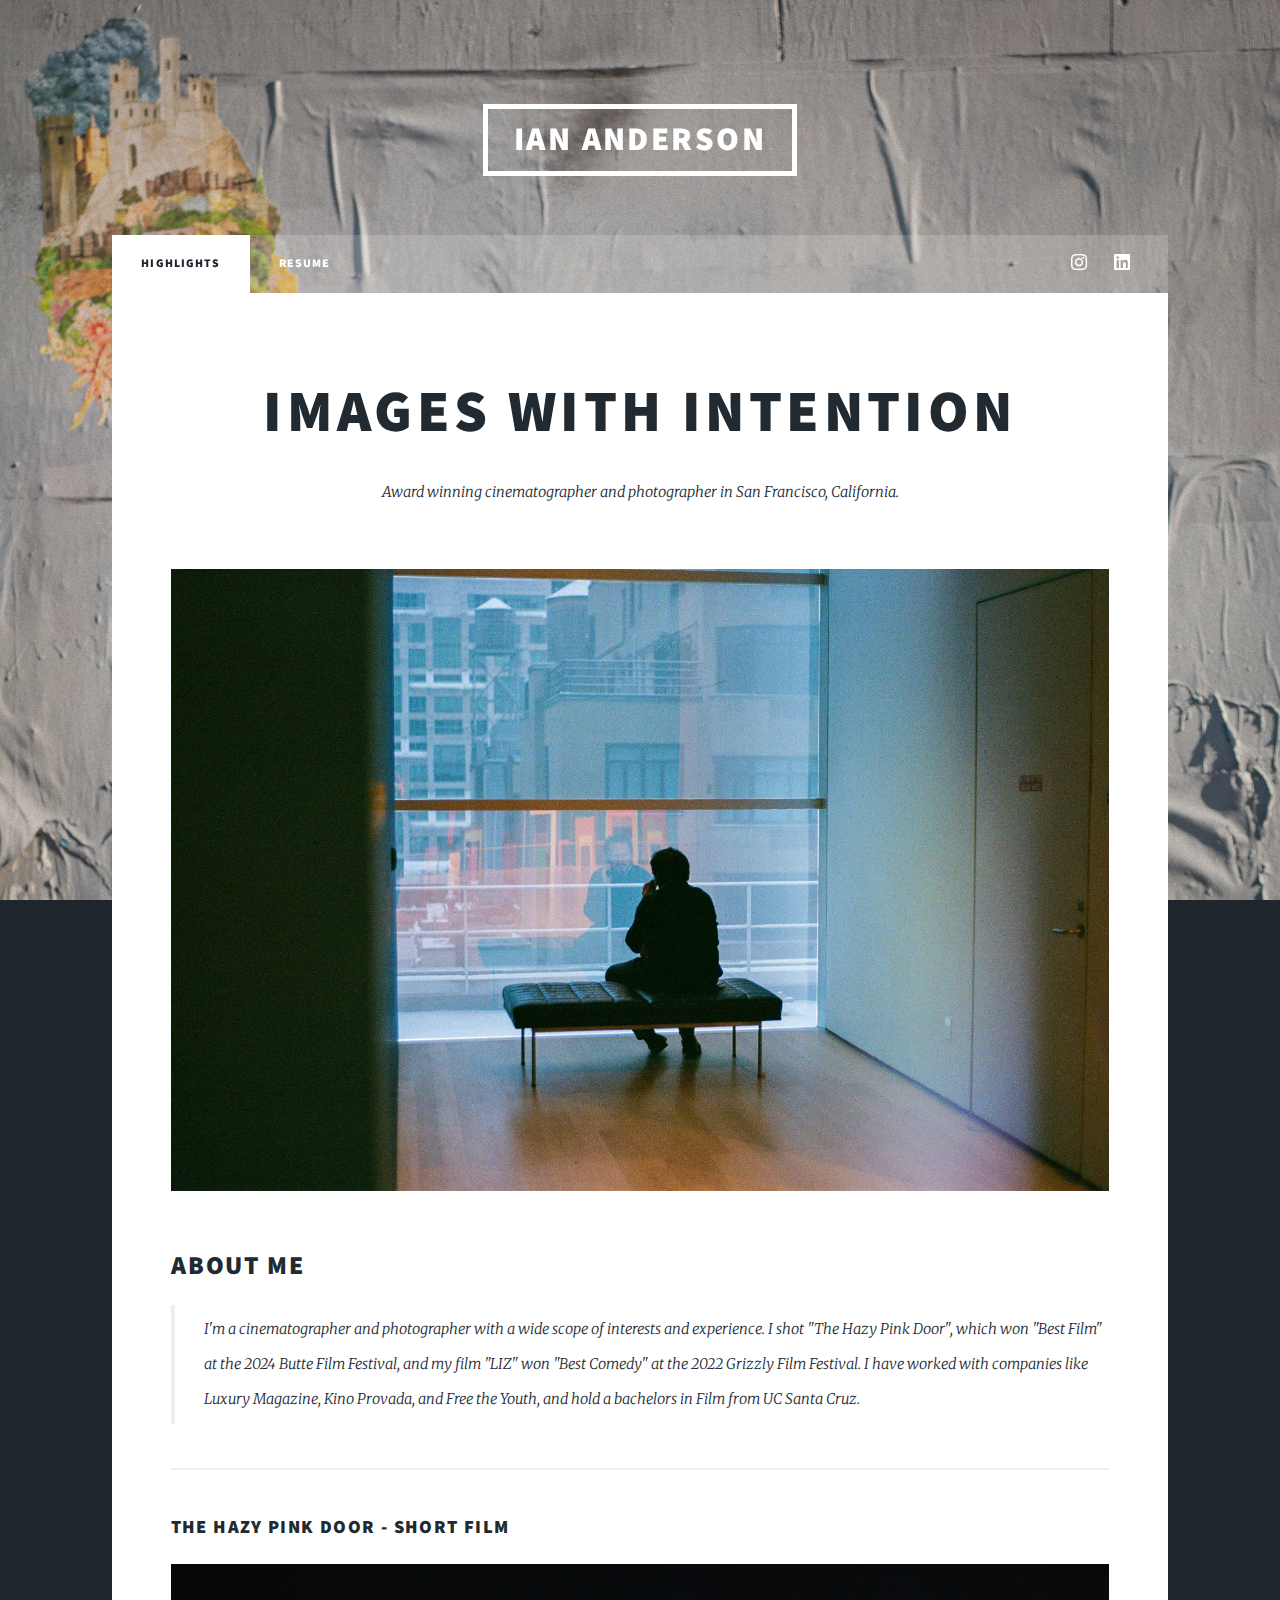
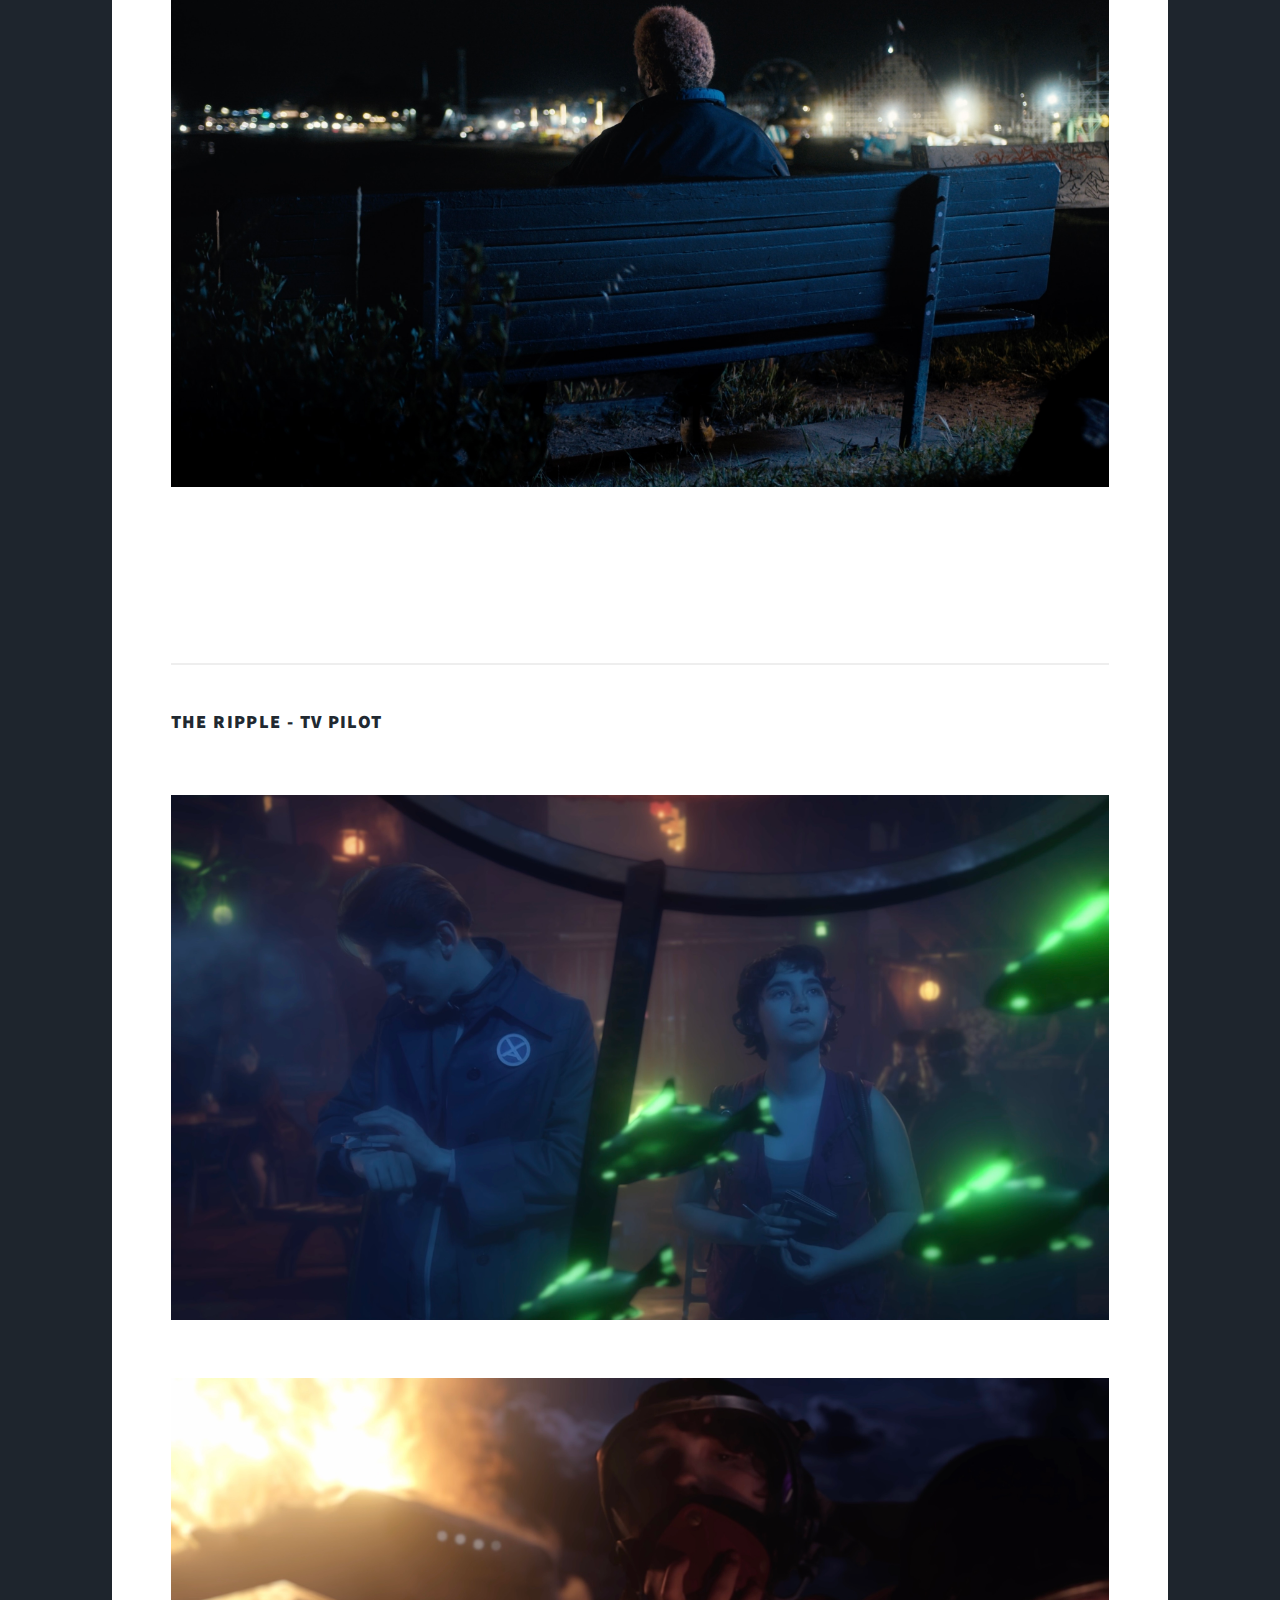
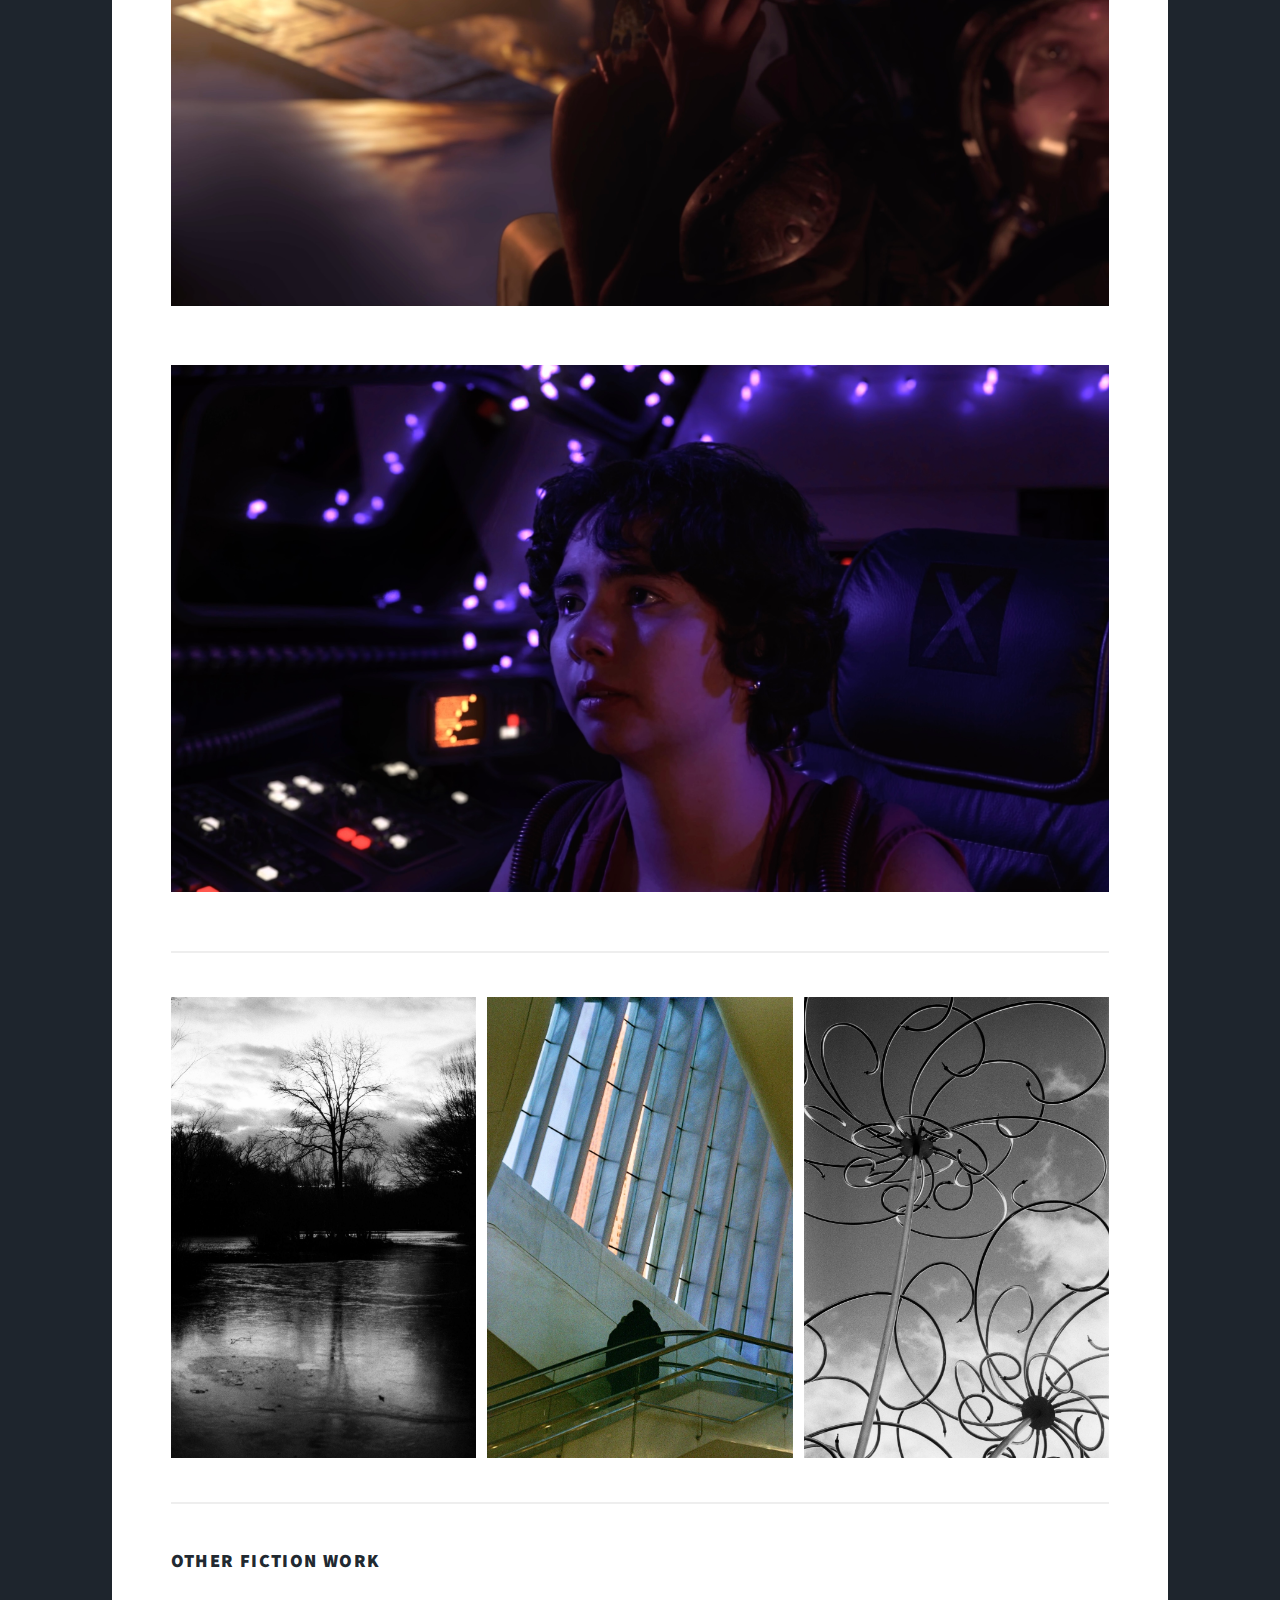
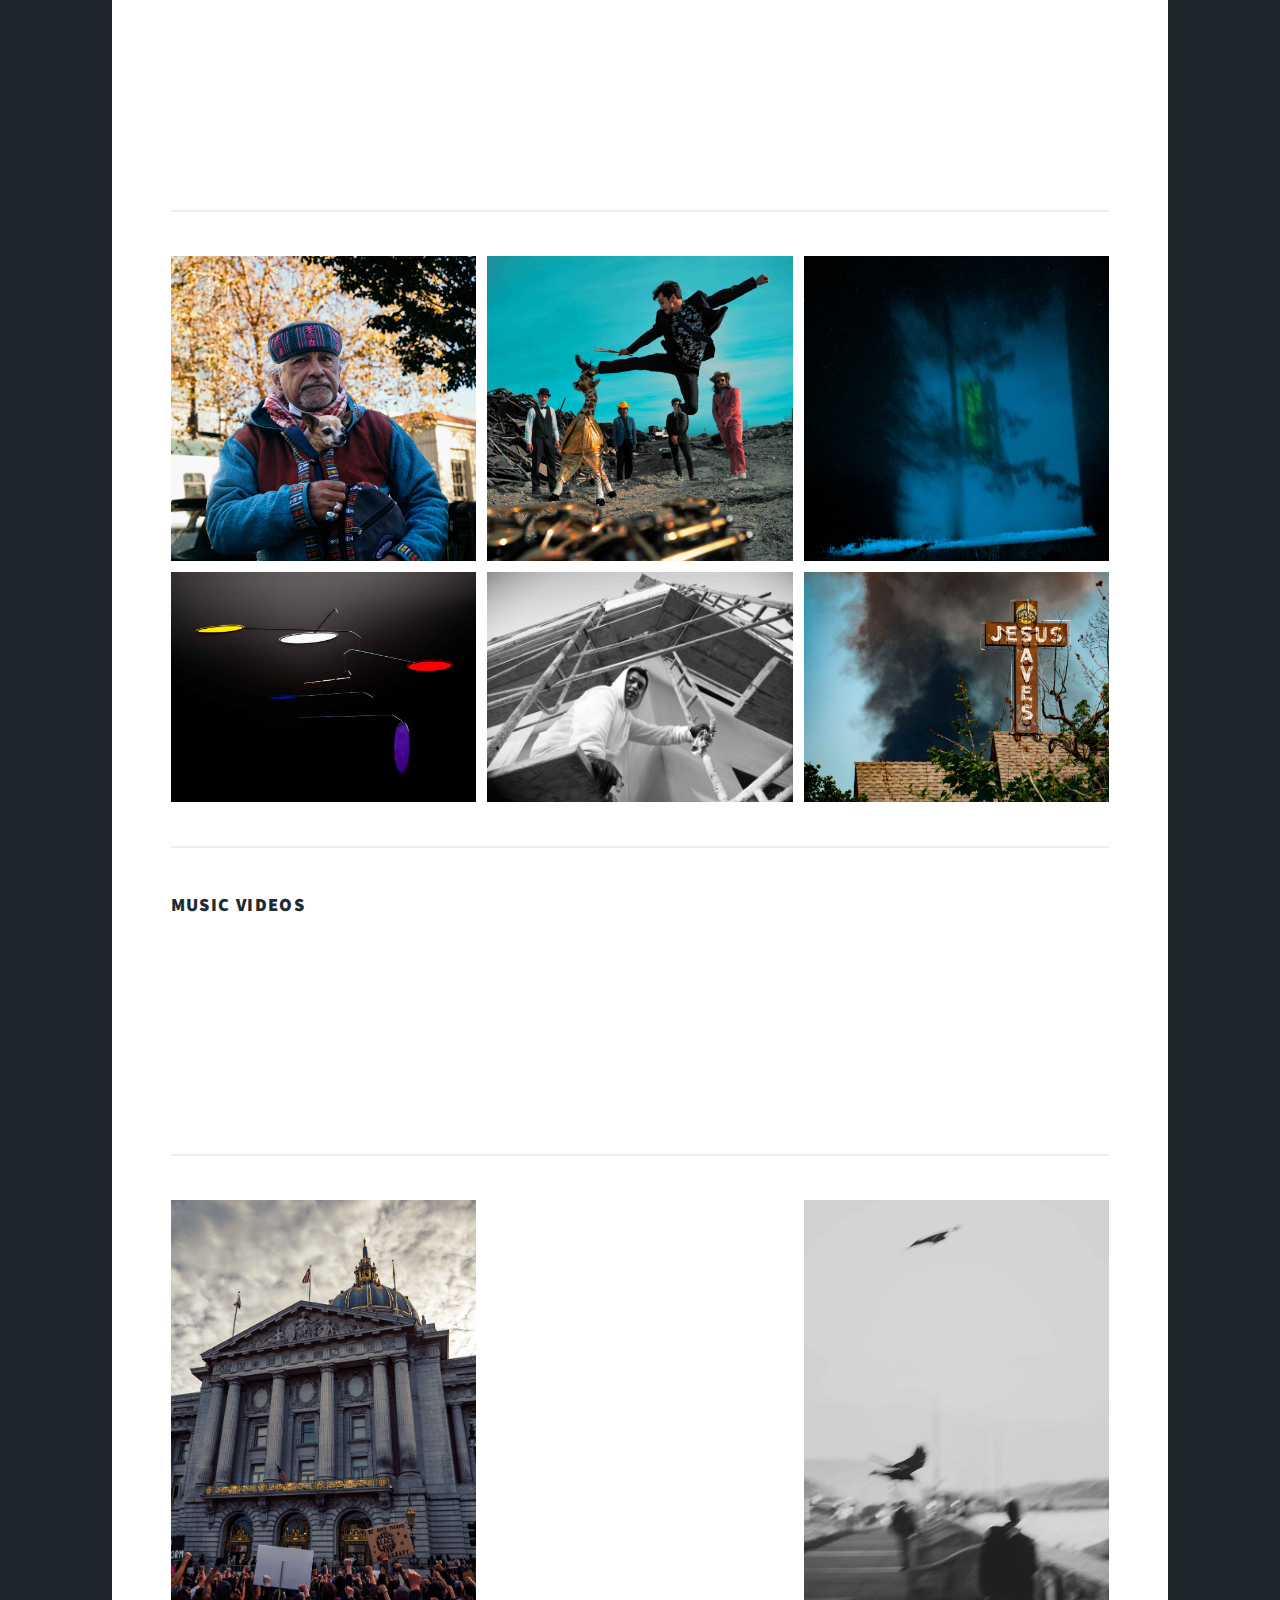
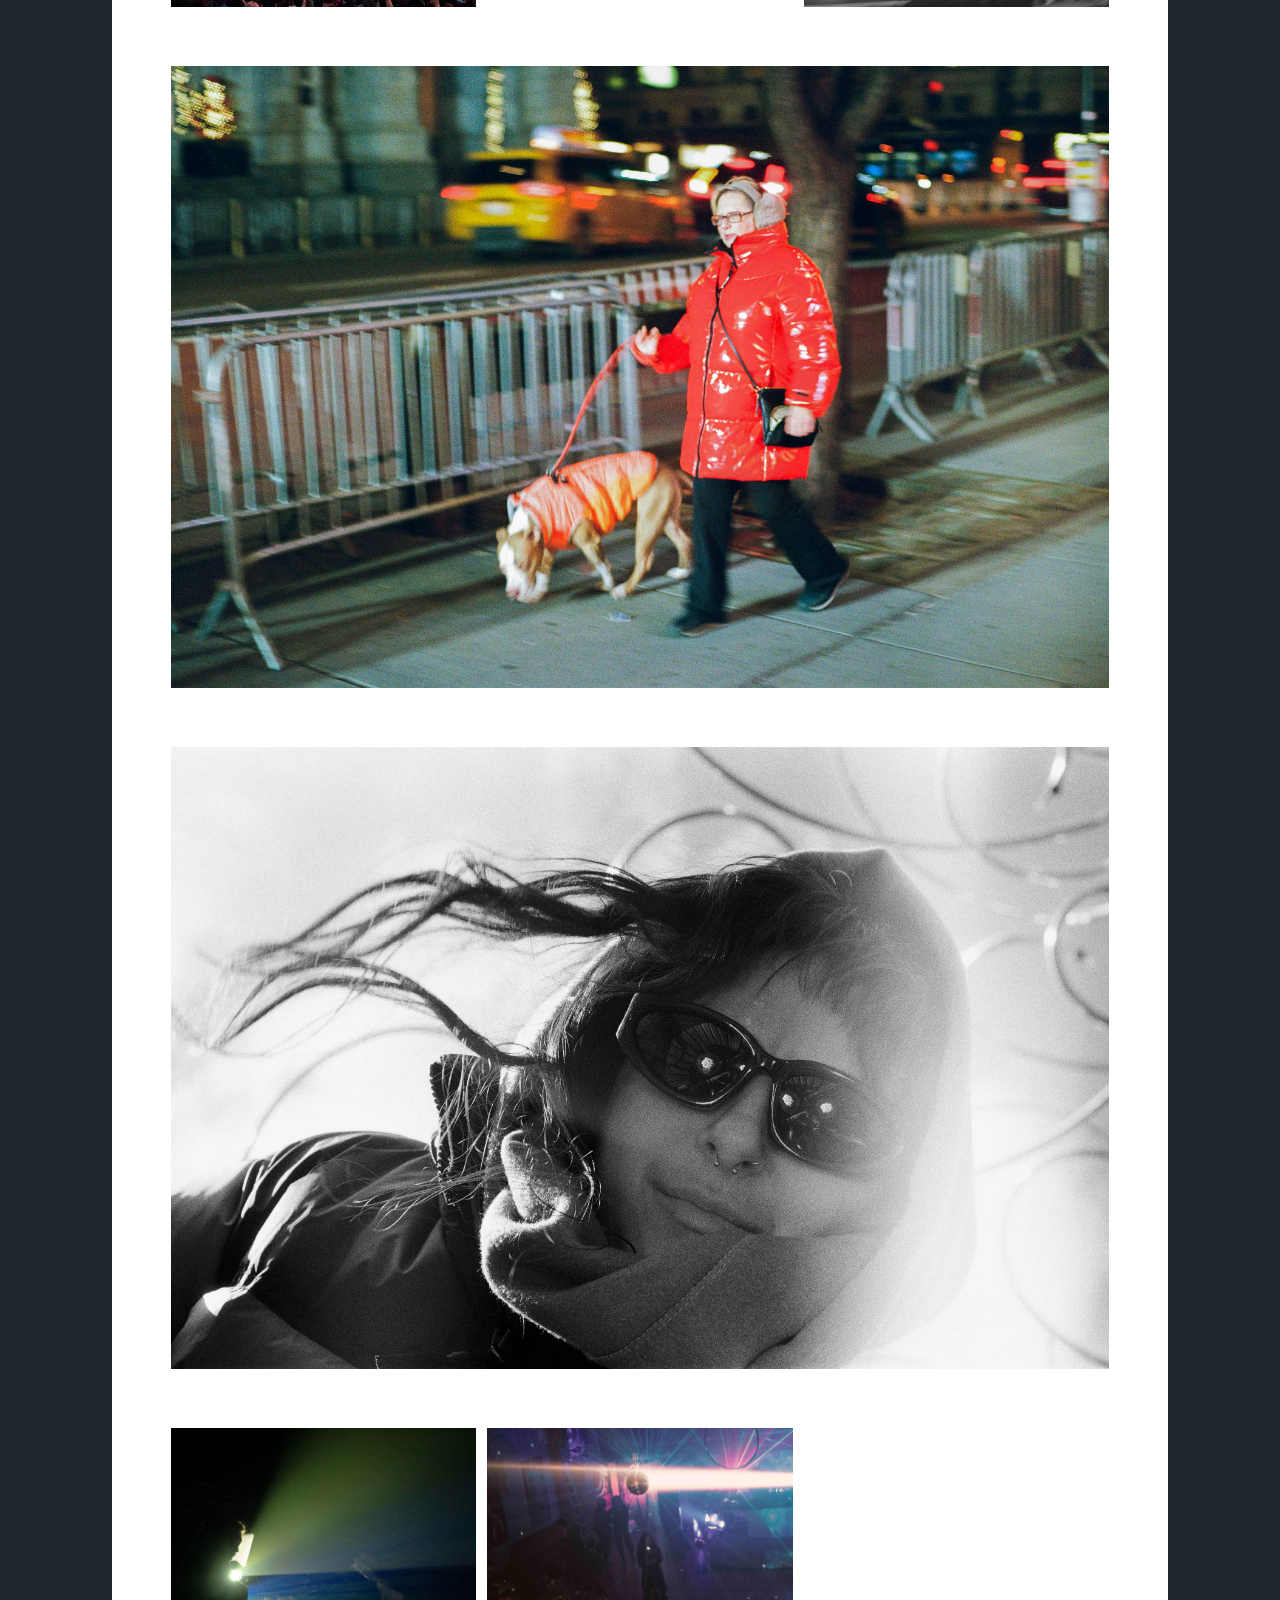
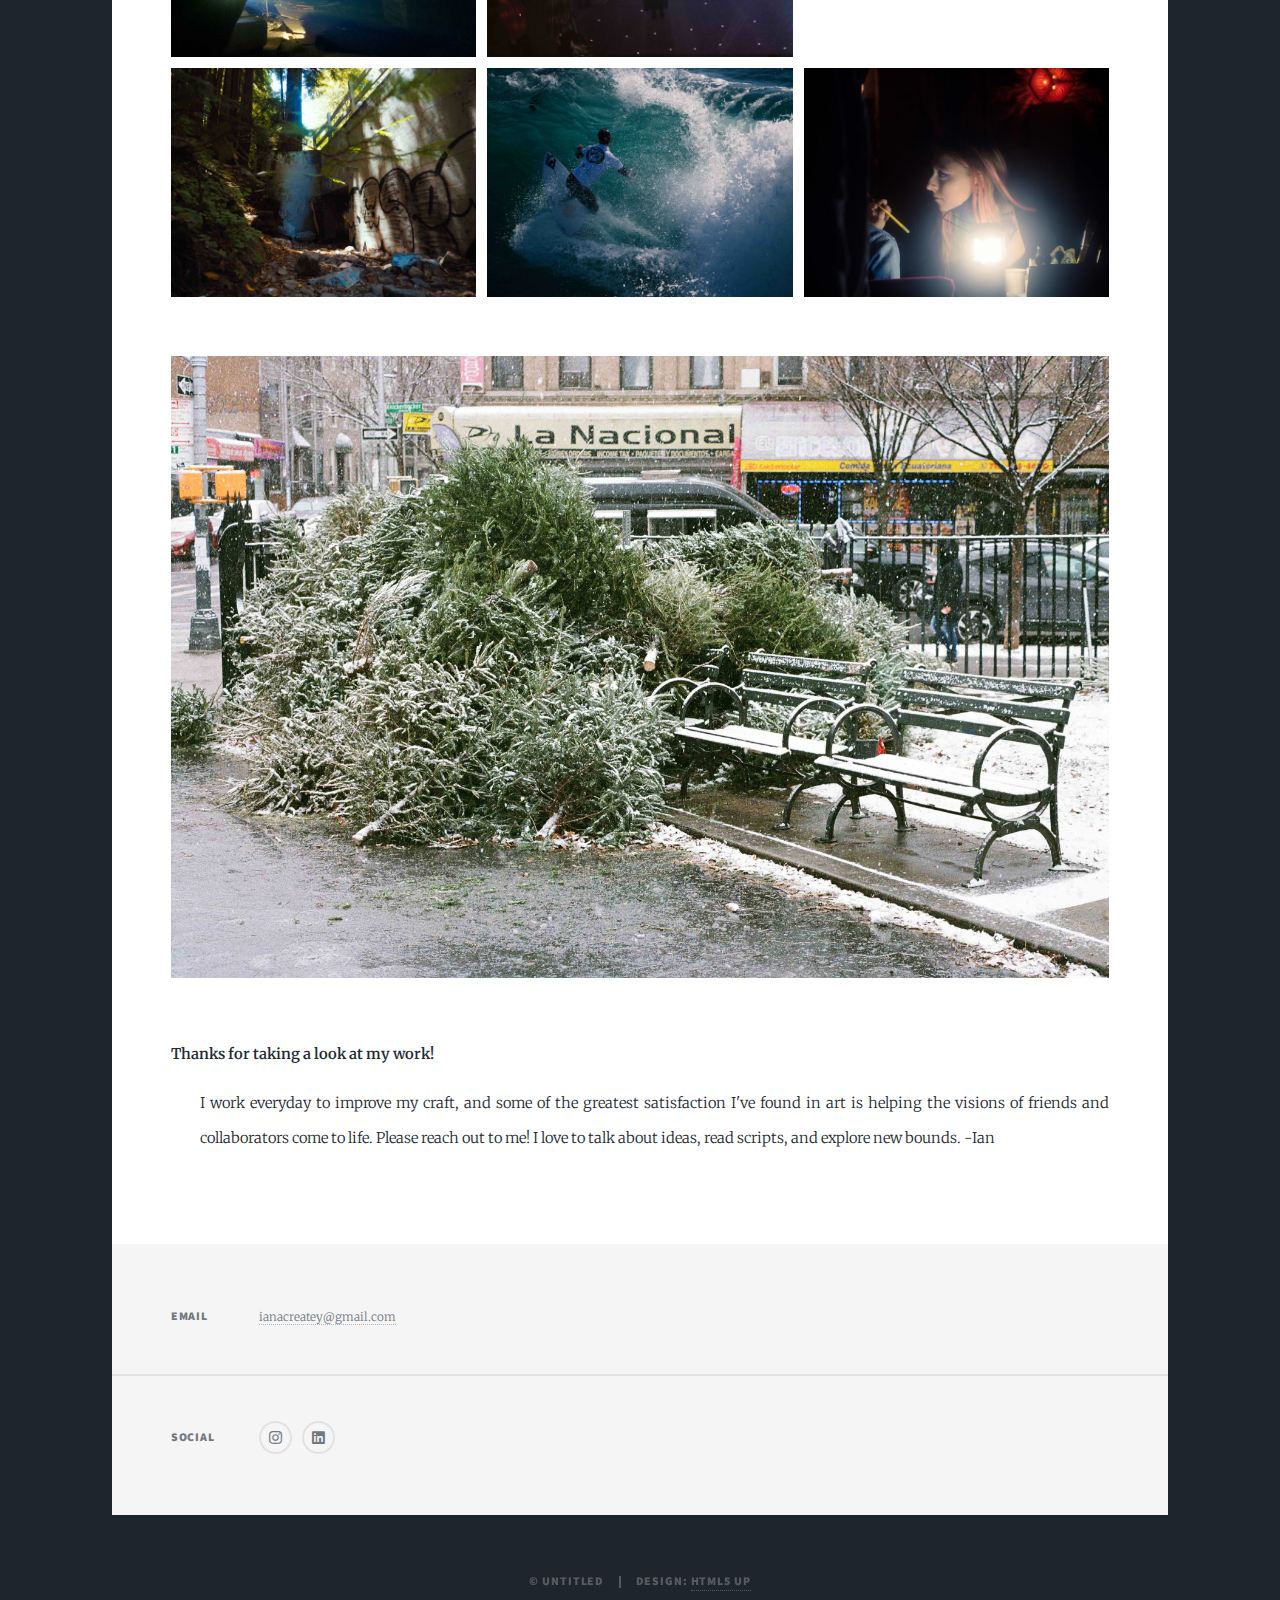
==== commit 184cbb81: "2-27" ====
--- a/index.html
+++ b/index.html
@@ -44,21 +44,51 @@
 								<header class="major">
 									
 										<h2>Images with Intention</h2>
-										<p>Cinematographer and Photographer in San Francisco, California.</p>
-								
+										<p>Award winning cinematographer and photographer in San Francisco, California.</p>
+										<a class="image main"><img src="images/Film1.0-6.jpg" alt="" /></a>
+
 							
 								</header>
-								<iframe width="560" height="560" class="image fit" src="https://youtube.com/embed/mE6152sLnIk?autoplay=1&mute=1" frameborder="0" allow="accelerometer; autoplay; clipboard-write; encrypted-media; gyroscope; picture-in-picture" allowfullscreen></iframe>
 								<h2>About Me</h2>
-								<blockquote> I'm a cinematographer and photographer with a wide scope of interests and experience. I have worked with companies like Luxury Magazine, Kino Provada, and Free the Youth, and hold a bachelors in Film and Digital Media. I am looking for work in the film and event industries, however I'm always interested to hear about any other potential collaborations. Get in touch with me through email or instagram!</blockquote>
+								<blockquote> I'm a cinematographer and photographer with a wide scope of interests and experience. I shot "The Hazy Pink Door", which won "Best Film" at the 2024 Butte Film Festival, and my film "LIZ" won "Best Comedy" at the 2022 Grizzly Film Festival. I have worked with companies like Luxury Magazine, Kino Provada, and Free the Youth, and hold a bachelors in Film from UC Santa Cruz.</blockquote>
 								
 								<hr />
+								<h3> The Hazy Pink Door - Short Film </h3>
+									
 								<div class="box alt">		
-								<a href="" class="image main"><img src="images/Screenshot 2024-06-12 at 2.53.47 PM.jpeg" alt="" /></a>
-								<a href="https://youtu.be/fESN2B8qqm8?si=38l3XaFSjcj6O2A4" class="image main"><img src="images/Screenshot 2024-04-24 at 5.54.57 PM.jpeg" alt="" /></a>
-								<a href="" class="image main"><img src="images/Screenshot 2024-06-12 at 5.06.39 PM.jpeg" alt="" /></a>
+								<a href="https://youtu.be/lWW6QfqoKSo?si=W-TGqdRiyEIC0Vc5" class="image main"><img src="images/Screenshot 2025-02-27 at 3.22.14 PM.jpeg" alt="" /></a>
+								<a href="https://youtu.be/lWW6QfqoKSo?si=W-TGqdRiyEIC0Vc5" class="image main"><img src="images/Screenshot 2024-06-12 at 2.53.47 PM.jpeg" alt="" /></a>
+								<a href="https://youtu.be/lWW6QfqoKSo?si=W-TGqdRiyEIC0Vc5" class="image main"><img src="images/Screenshot 2024-06-12 at 4.43.43 PM.jpeg" alt="" /></a>
+								<hr />
+
+								<h3> The Ripple - TV Pilot </h3>
+
+								<a href="https://youtu.be/5jnQJ5m-0BE?si=YaWmNmIPHaRYTSDq" class="image main"><img src="images/Screenshot 2025-02-27 at 3.12.54 PM.jpeg" alt="" /></a>
+								<a href="https://youtu.be/5jnQJ5m-0BE?si=YaWmNmIPHaRYTSDq" class="image main"><img src="images/Screenshot 2025-02-27 at 3.15.25 PM.jpeg" alt="" /></a>
+								<a href="https://youtu.be/5jnQJ5m-0BE?si=YaWmNmIPHaRYTSDq" class="image main"><img src="images/Screenshot 2025-02-27 at 3.11.34 PM.jpeg" alt="" /></a>
+								<div class="box alt">
+									<hr />
+
+									<div class="row gtr-50 gtr-uniform">
+										
+										<div class="col-4"><span class="image fit"><img src="images/Film1.0-14.jpg" alt="" /></span></div>
+								
+										<div class="col-4"><span class="image fit"><img src="images/IMG_2302 Large.jpeg" alt="" /></span></div>
+										<div class="col-4"><span class="image fit"><img src="images/Film1.0-12.jpg" alt="" /></span></div>
+										</div>
+										<hr />
+
+								<h3> Other Fiction Work </h3>
+
+										<a href="https://www.youtube.com/@SubstantialStudios" class="image main"><img src="images/stills_5.6.1.jpg" alt="" /></a>
+										<a href="https://www.youtube.com/watch?v=lS-Sz9TGYYg" class="image main"><img src="images/Screenshot 2024-04-24 at 4.40.30 PM.png" alt="" /></a>
+										<a href="https://youtu.be/7sWIqx3-7x4" class="image main"><img src="images/Screenshot 2024-04-24 at 3.23.11 PM.jpeg" alt="" /></a>
+
 
 								<!-- Blockquote -->
+								
+
+								<hr />
 
 <div class="box alt">
 	<div class="row gtr-50 gtr-uniform">
@@ -72,34 +102,41 @@
 		<div class="col-4"><span class="image fit"><img src="images/boom-9.jpg" alt="" /></span></div>
 		<div class="col-4"><span class="image fit"><img src="images/pic01.jpg" alt="" /></span></div>
 	</div>
-
-								
-								
-								<a href="https://www.youtube.com/watch?v=lS-Sz9TGYYg" class="image main"><img src="images/Screenshot 2024-04-24 at 4.40.30 PM.png" alt="" /></a>
-								<a href="" class="image main"><img src="images/Screenshot 2024-06-12 at 2.52.15 PM.jpeg" alt="" /></a>
-
-								<a href="https://youtu.be/7sWIqx3-7x4" class="image main"><img src="images/Screenshot 2024-04-24 at 3.23.11 PM.jpeg" alt="" /></a>
+	<hr />
+
+	<h3> Music Videos </h3>
+
+	<a href="https://youtu.be/fESN2B8qqm8?si=38l3XaFSjcj6O2A4" class="image main"><img src="images/Screenshot 2024-04-24 at 5.54.57 PM.jpeg" alt="" /></a>
+	<a href="https://www.youtube.com/watch?v=2gbM8DhIv88" class="image main"><img src="images/Screenshot 2024-04-24 at 5.59.51 PM.jpeg" alt="" /></a>
+	<a href="https://youtu.be/m2FEFwvXW8A?si=7FxgLxdZWlvyvpPG" class="image main"><img src="images/Screenshot 2024-04-24 at 3.12.48 PM.jpeg" alt="" /></a>
+	<hr />
+
+	<div class="box alt">
+		<div class="row gtr-50 gtr-uniform">
+			
+			<div class="col-4"><span class="image fit"><img src="images/riot5.jpg" alt="" /></span></div>
+			<div class="col-4"><span class="image fit"><img src="images/P1073465yeah Large.jpeg" alt="" /></span></div>
+			<div class="col-4"><span class="image fit"><img src="images/pic027.jpg" alt="" /></span></div>
+			
+		</div>
+
+
+	<a class="image main"><img src="images/Film1.0-4.jpg" alt="" /></a>
+	<a class="image main"><img src="images/Film1.0-13.jpg" alt="" /></a>
+
+								
+
 
 						
 
 
 
-								<div class="box alt">
-									<div class="row gtr-50 gtr-uniform">
-										
-										<div class="col-4"><span class="image fit"><img src="images/riot5.jpg" alt="" /></span></div>
-										<div class="col-4"><span class="image fit"><img src="images/P1073465yeah Large.jpeg" alt="" /></span></div>
-										<div class="col-4"><span class="image fit"><img src="images/pic027.jpg" alt="" /></span></div>
-										
-									</div>
 
 															
 	
 										
 							<!--	<a href="https://www.youtube.com/@SubstantialStudios" class="image main"><img src="images/stills_4.16.1.jpg" alt="" /></a> -->
-							<a href="https://www.youtube.com/@SubstantialStudios" class="image main"><img src="images/stills_5.6.1.jpg" alt="" /></a>
-
-							<a href="https://www.youtube.com/watch?v=2gbM8DhIv88" class="image main"><img src="images/Screenshot 2024-04-24 at 5.59.51 PM.jpeg" alt="" /></a>
+
 
 							<!--	<a href="https://youtu.be/7sWIqx3-7x4" class="image main"><img src="images/Screenshot 2024-04-24 at 3.20.32 PM 1.jpeg" alt="" /></a> -->
 
@@ -116,9 +153,8 @@
 										
 									</div>
 
-								<a href="https://youtu.be/m2FEFwvXW8A?si=7FxgLxdZWlvyvpPG" class="image main"><img src="images/Screenshot 2024-04-24 at 3.12.48 PM.jpeg" alt="" /></a>
-
-								<a href="" class="image main"><img src="images/Screenshot 2024-06-12 at 4.43.43 PM.jpeg" alt="" /></a>
+
+								<a  class="image main"><img src="images/Film1.0-5.jpg" alt="" /></a>
 								<dl>
 									<dt>Thanks for taking a look at my work!</dt>
 									<dd>
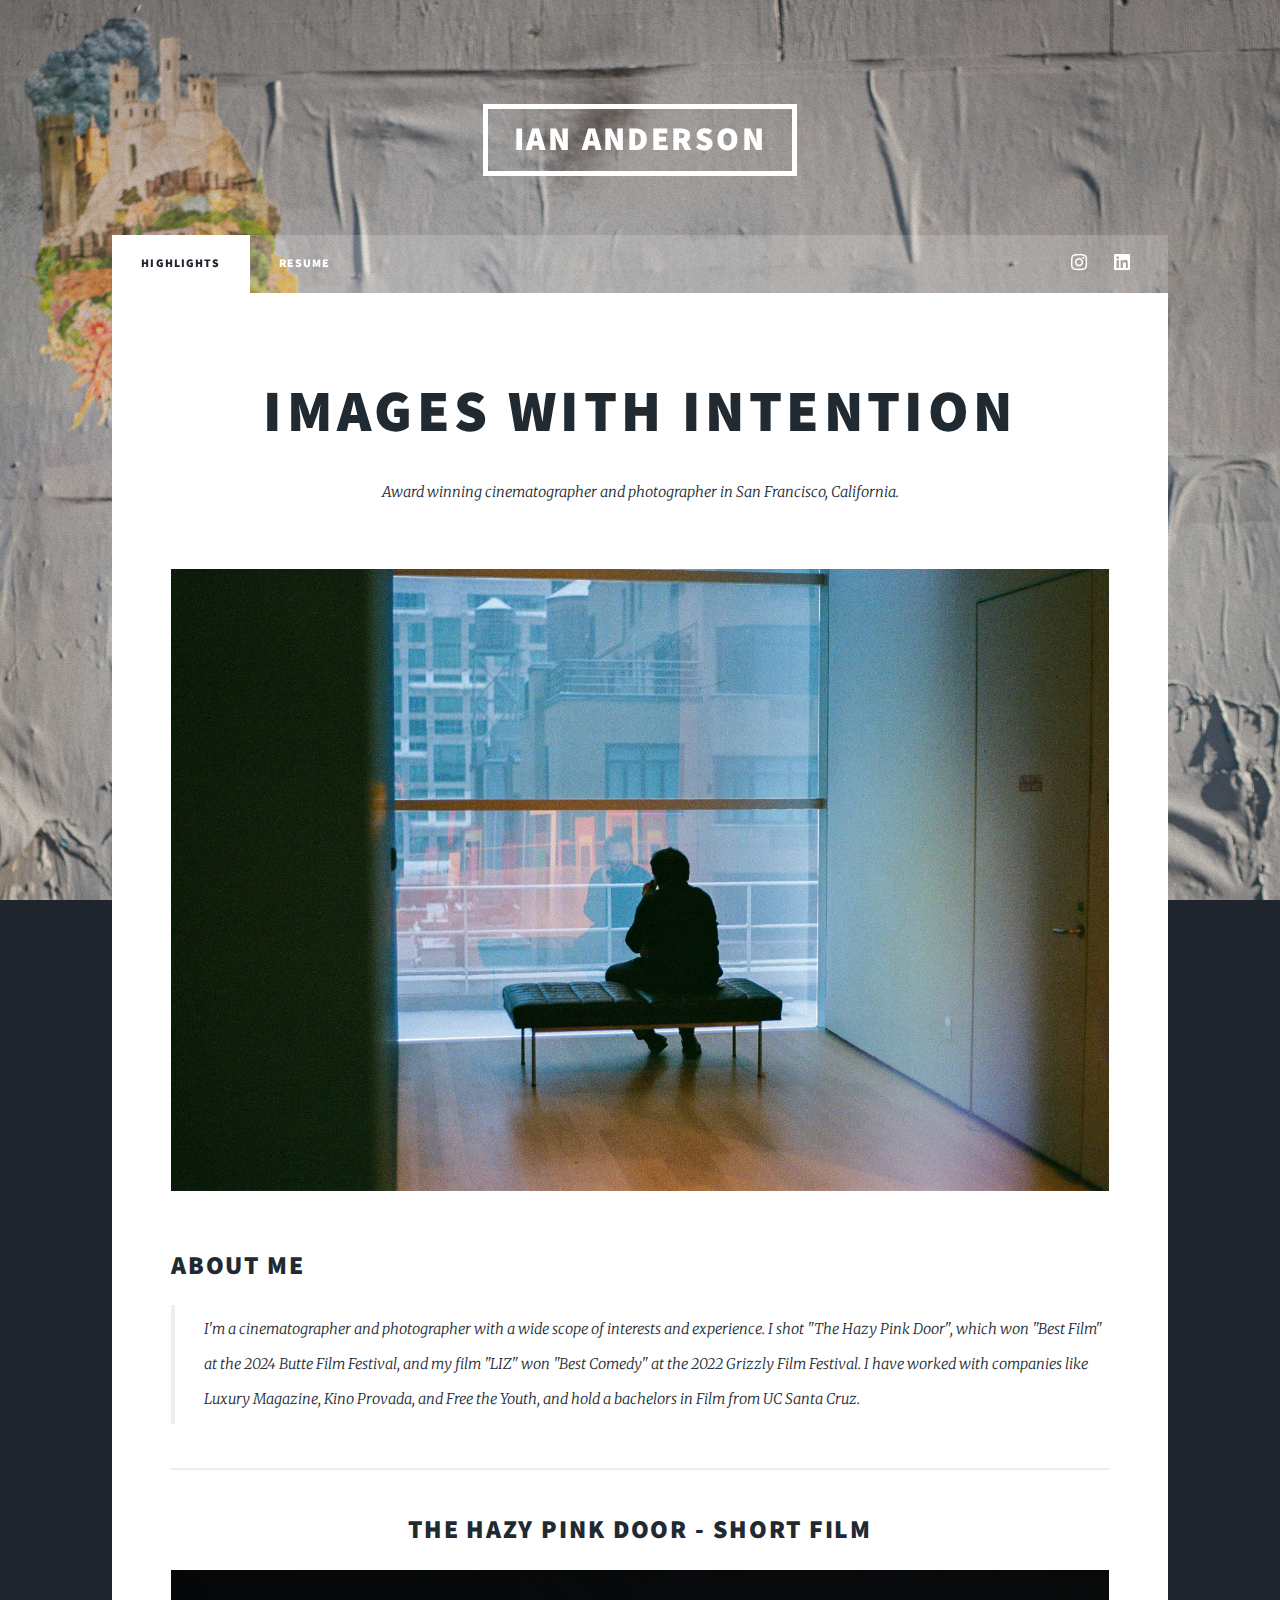
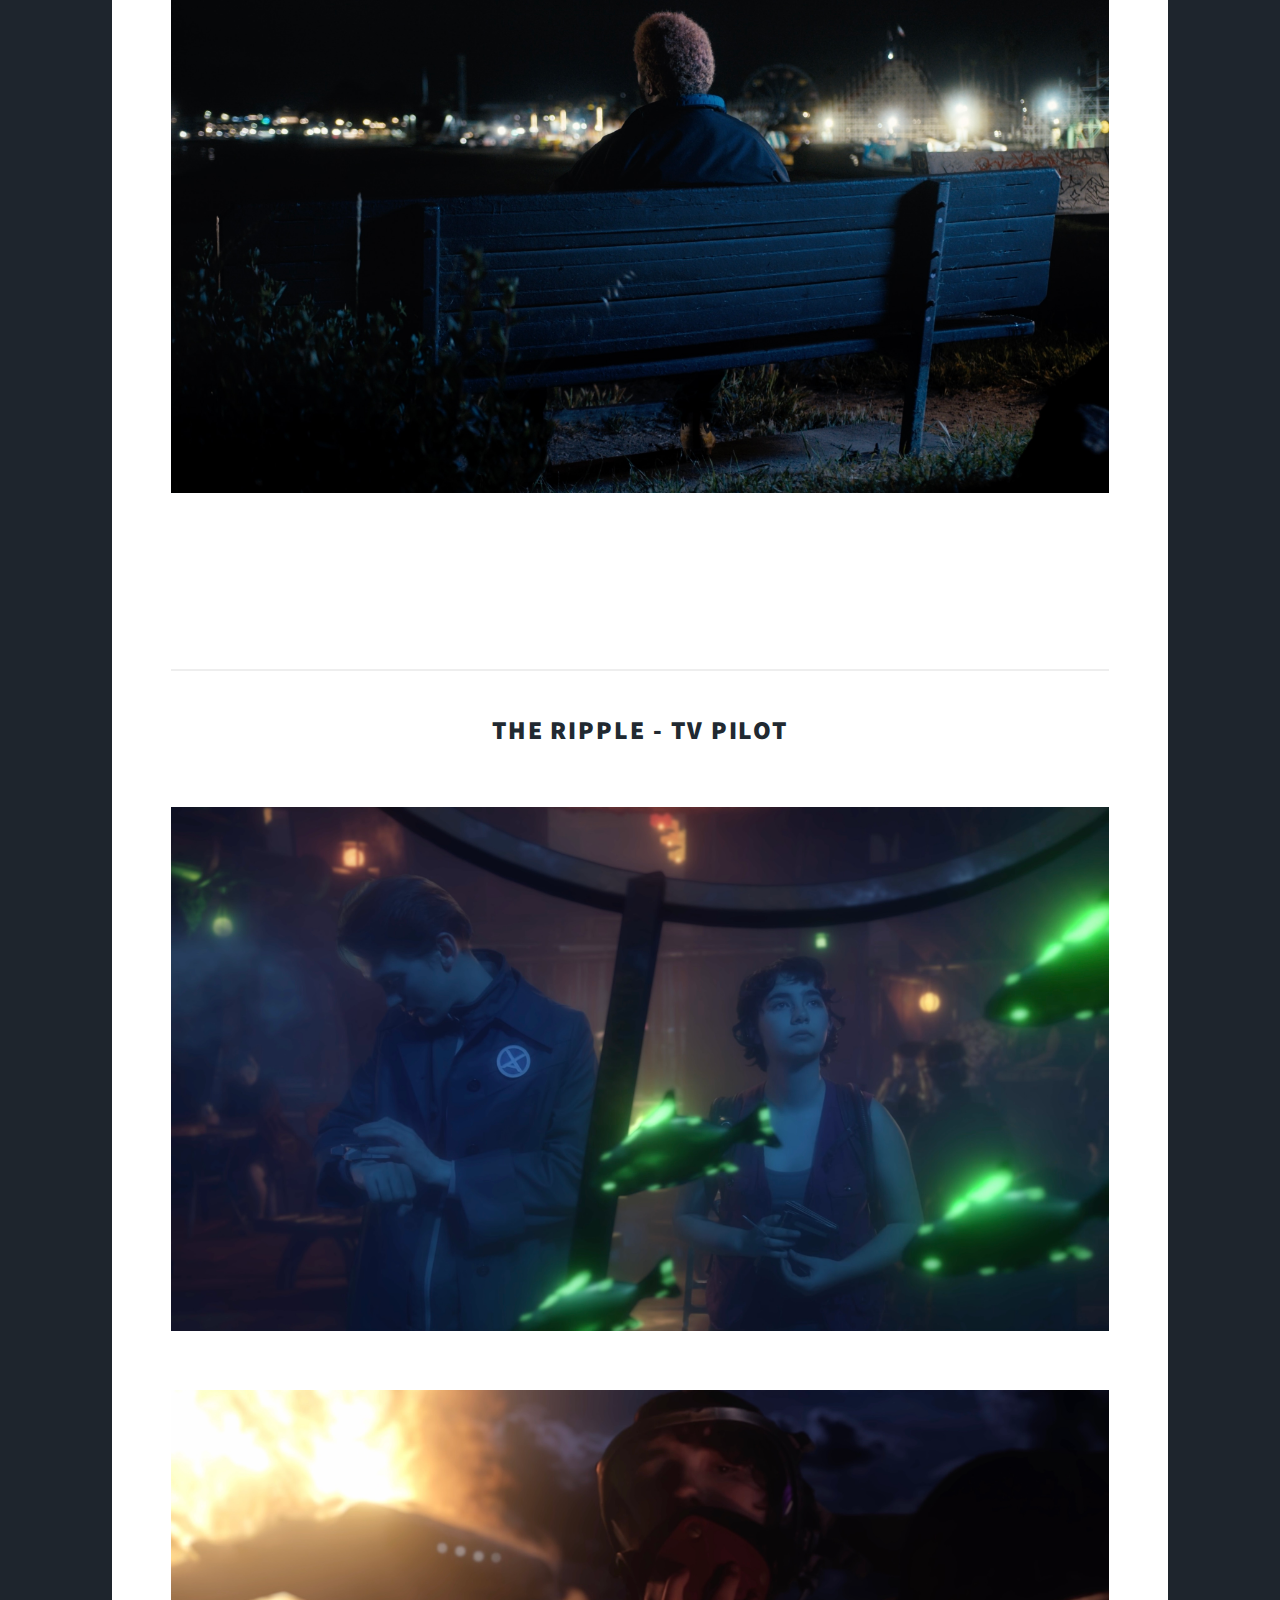
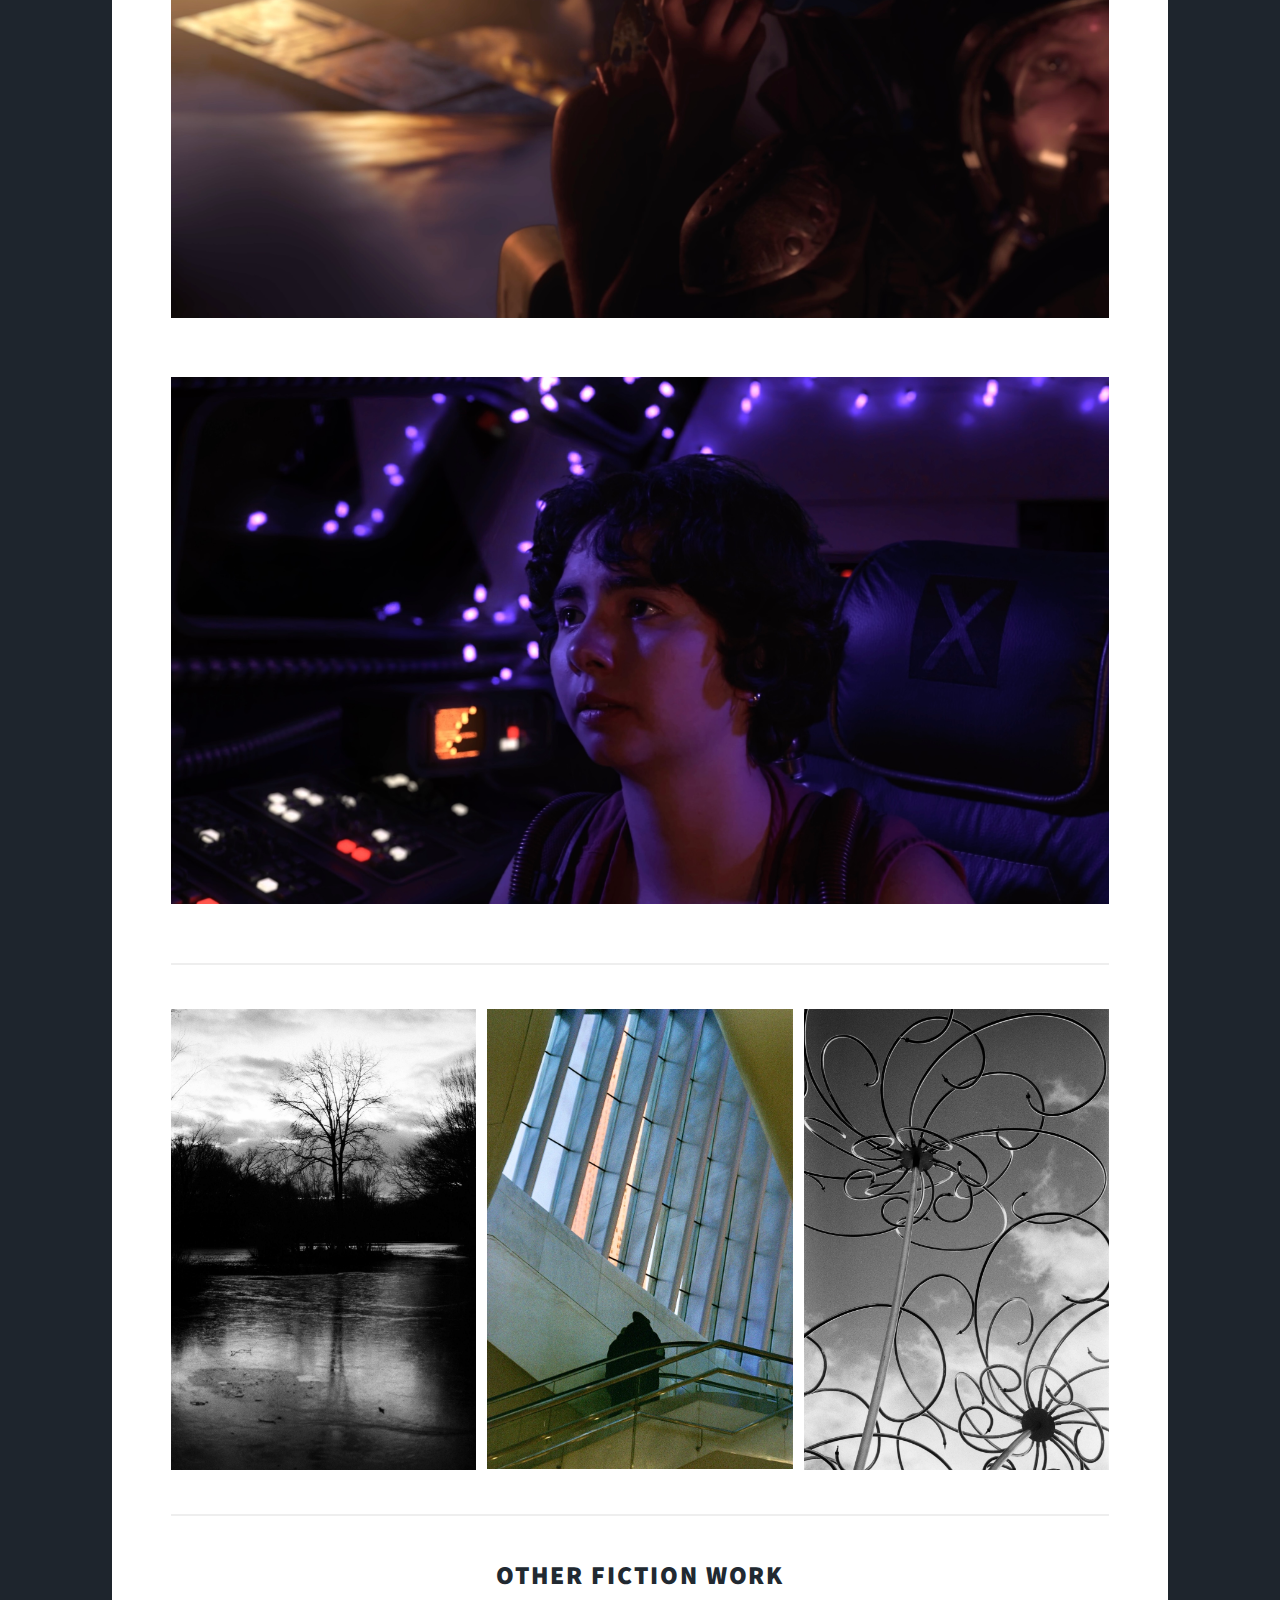
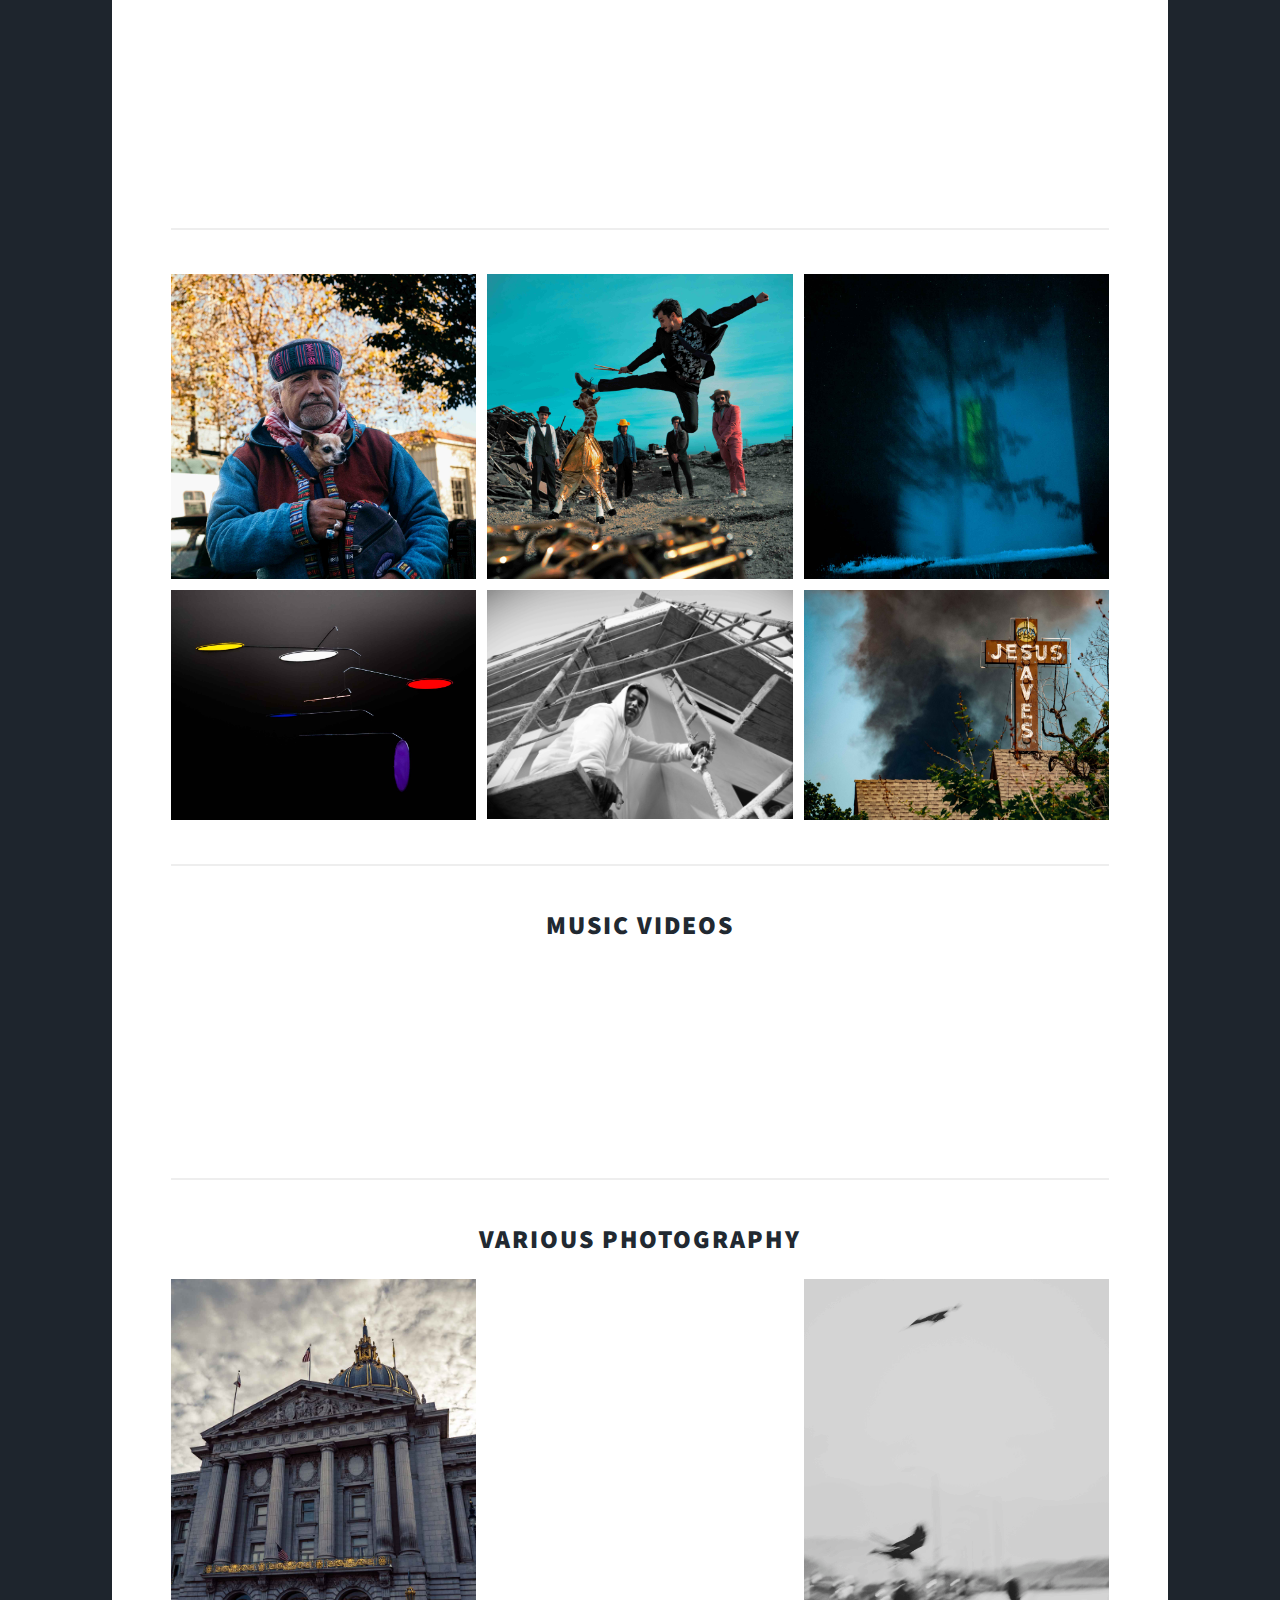
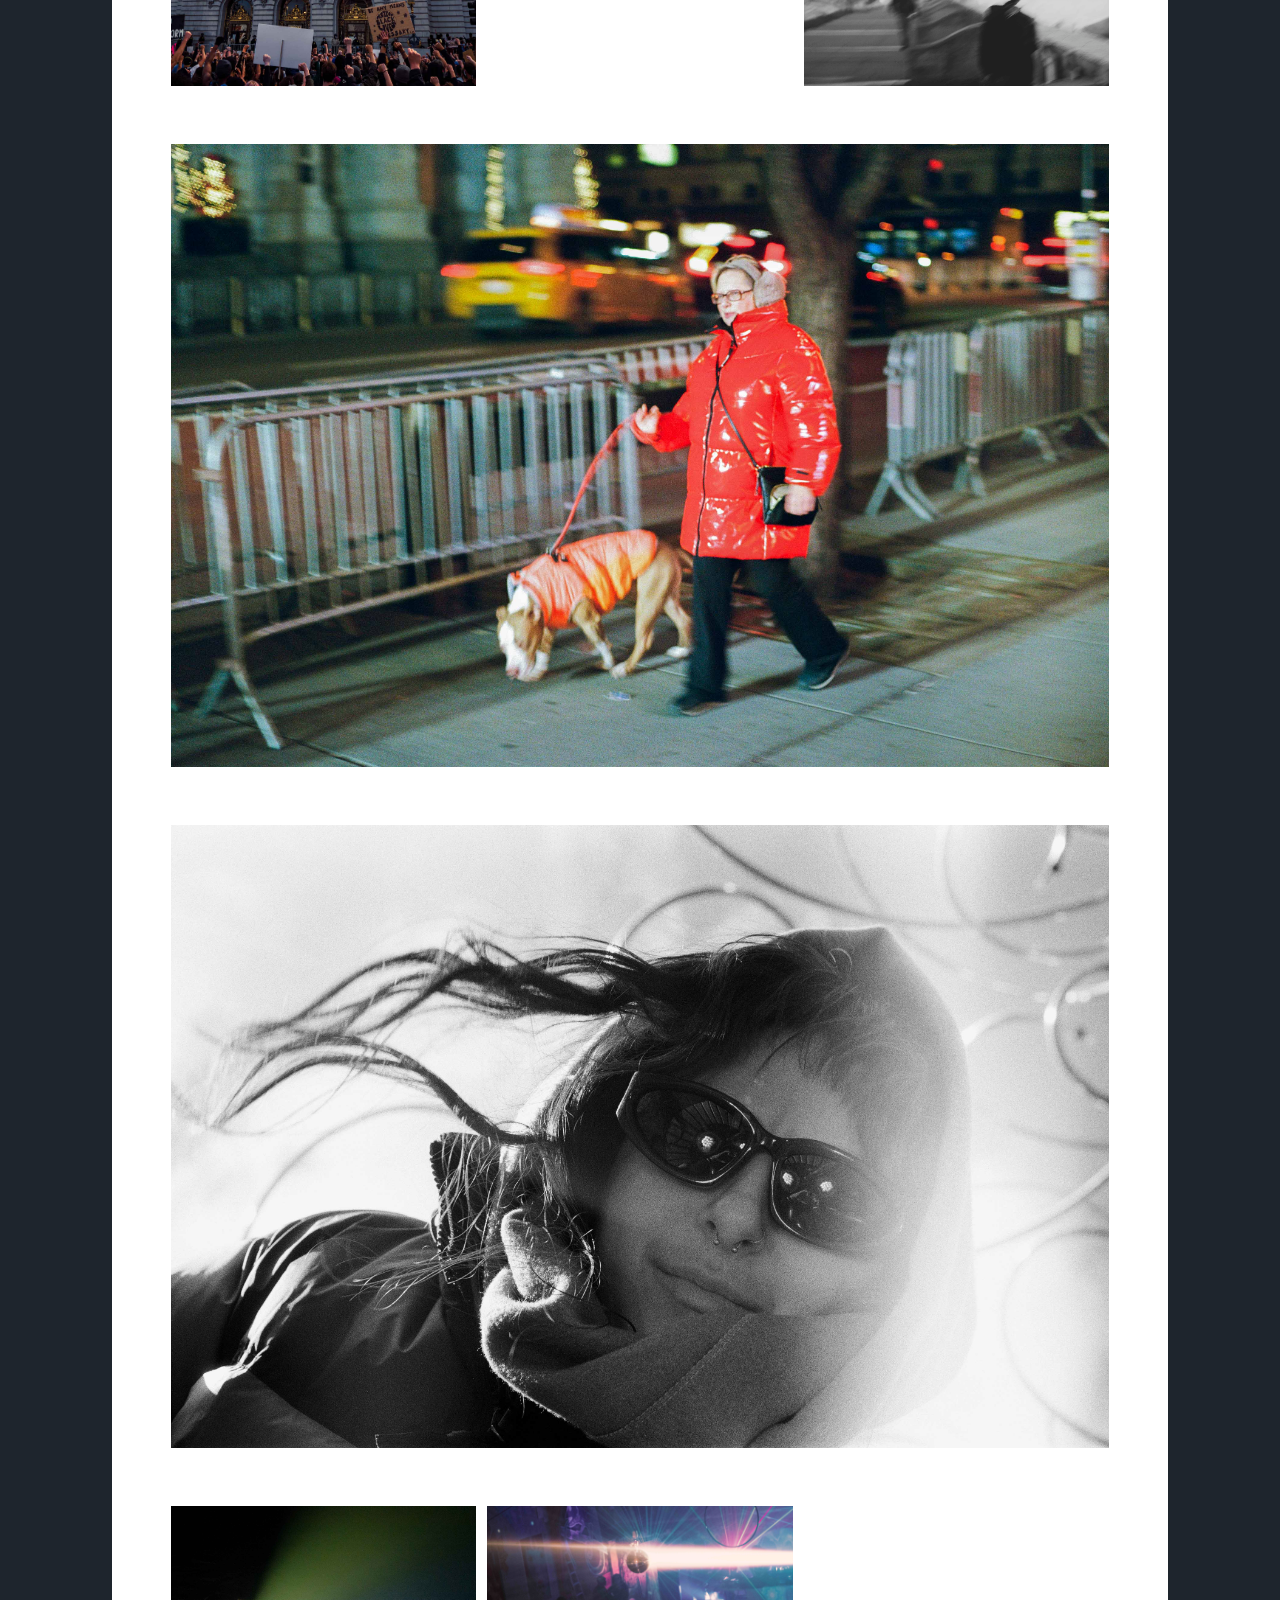
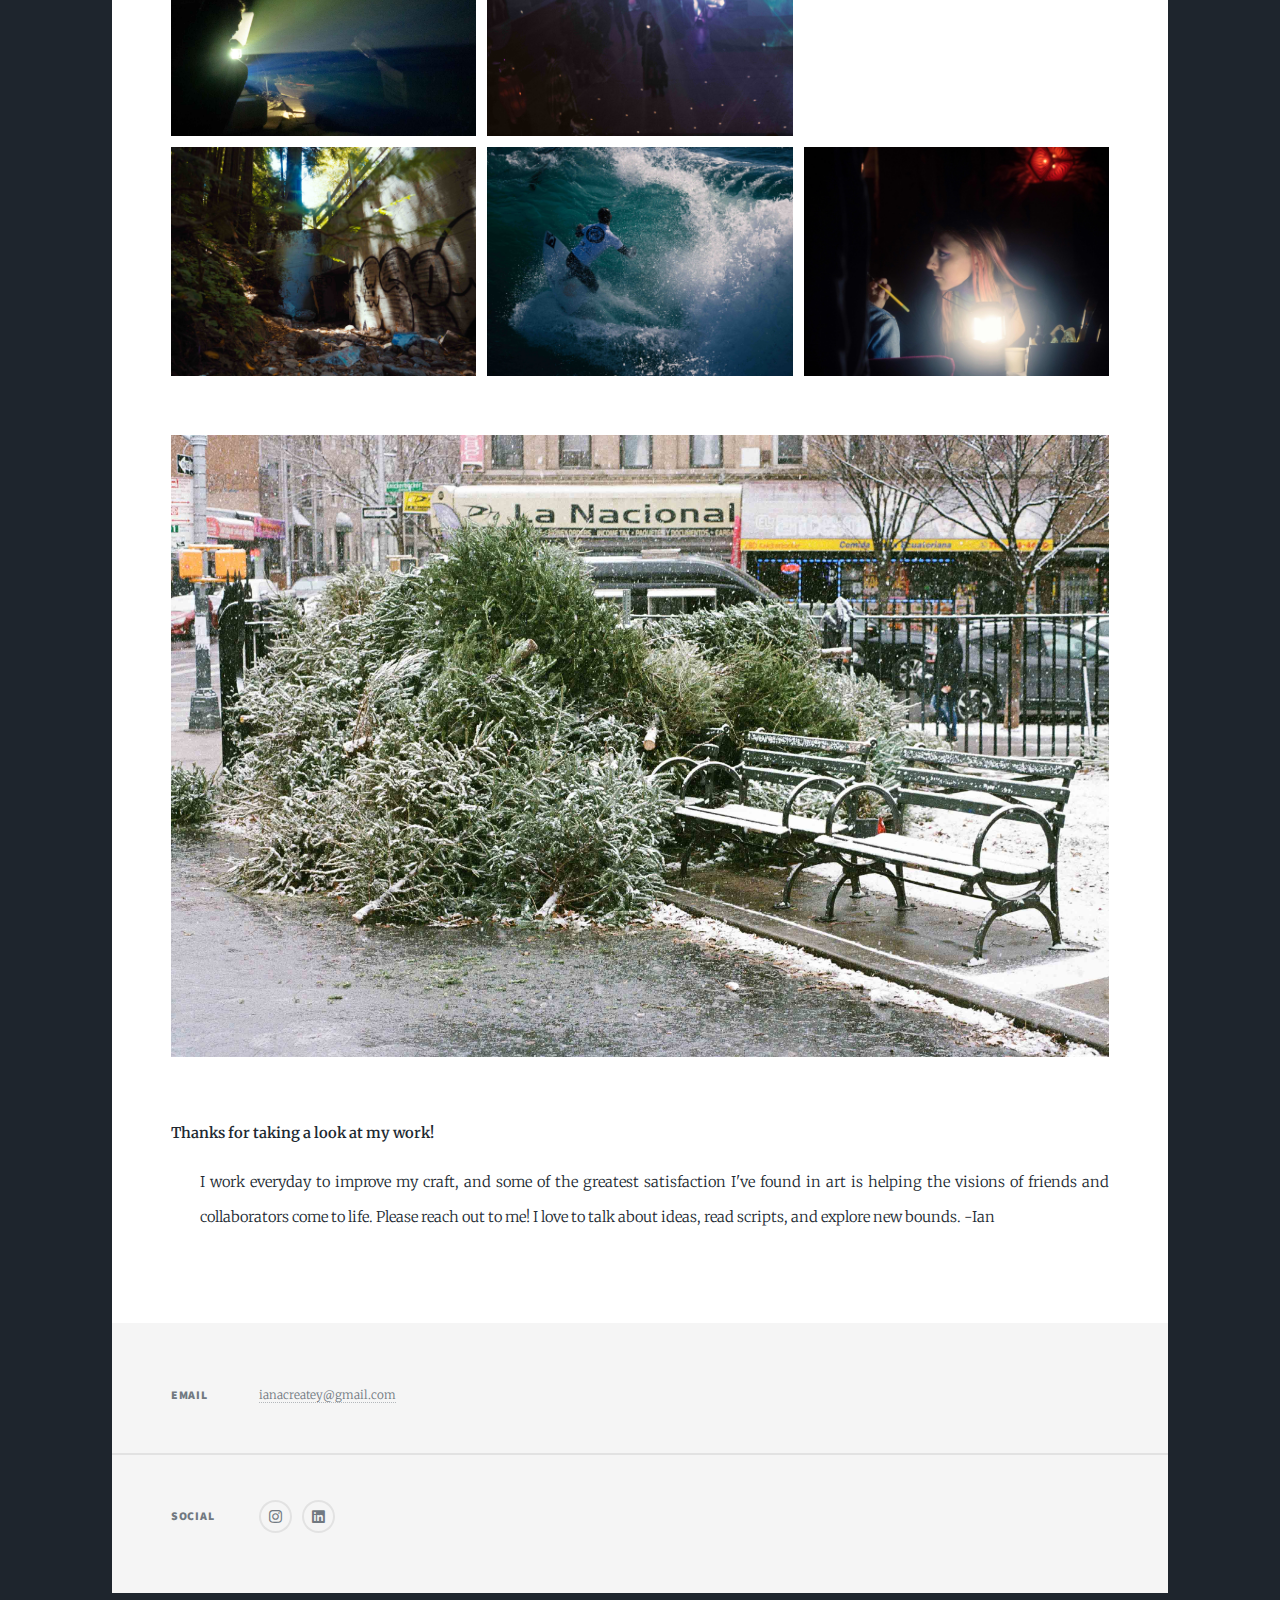
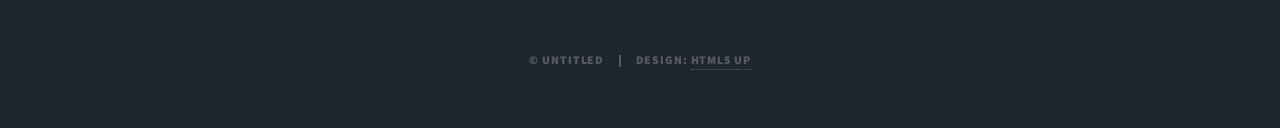
==== commit 3337875f: "ye" ====
--- a/index.html
+++ b/index.html
@@ -53,7 +53,7 @@
 								<blockquote> I'm a cinematographer and photographer with a wide scope of interests and experience. I shot "The Hazy Pink Door", which won "Best Film" at the 2024 Butte Film Festival, and my film "LIZ" won "Best Comedy" at the 2022 Grizzly Film Festival. I have worked with companies like Luxury Magazine, Kino Provada, and Free the Youth, and hold a bachelors in Film from UC Santa Cruz.</blockquote>
 								
 								<hr />
-								<h3> The Hazy Pink Door - Short Film </h3>
+								<h2 style="text-align: center;"> The Hazy Pink Door - Short Film </h2>
 									
 								<div class="box alt">		
 								<a href="https://youtu.be/lWW6QfqoKSo?si=W-TGqdRiyEIC0Vc5" class="image main"><img src="images/Screenshot 2025-02-27 at 3.22.14 PM.jpeg" alt="" /></a>
@@ -61,7 +61,7 @@
 								<a href="https://youtu.be/lWW6QfqoKSo?si=W-TGqdRiyEIC0Vc5" class="image main"><img src="images/Screenshot 2024-06-12 at 4.43.43 PM.jpeg" alt="" /></a>
 								<hr />
 
-								<h3> The Ripple - TV Pilot </h3>
+								<h2 style="text-align: center;"> The Ripple - TV Pilot </h2>
 
 								<a href="https://youtu.be/5jnQJ5m-0BE?si=YaWmNmIPHaRYTSDq" class="image main"><img src="images/Screenshot 2025-02-27 at 3.12.54 PM.jpeg" alt="" /></a>
 								<a href="https://youtu.be/5jnQJ5m-0BE?si=YaWmNmIPHaRYTSDq" class="image main"><img src="images/Screenshot 2025-02-27 at 3.15.25 PM.jpeg" alt="" /></a>
@@ -78,7 +78,7 @@
 										</div>
 										<hr />
 
-								<h3> Other Fiction Work </h3>
+								<h2 style="text-align: center;"></h2style> Other Fiction Work </h2>
 
 										<a href="https://www.youtube.com/@SubstantialStudios" class="image main"><img src="images/stills_5.6.1.jpg" alt="" /></a>
 										<a href="https://www.youtube.com/watch?v=lS-Sz9TGYYg" class="image main"><img src="images/Screenshot 2024-04-24 at 4.40.30 PM.png" alt="" /></a>
@@ -104,12 +104,13 @@
 	</div>
 	<hr />
 
-	<h3> Music Videos </h3>
+	<h2 style="text-align: center;"> Music Videos </h2>
 
 	<a href="https://youtu.be/fESN2B8qqm8?si=38l3XaFSjcj6O2A4" class="image main"><img src="images/Screenshot 2024-04-24 at 5.54.57 PM.jpeg" alt="" /></a>
 	<a href="https://www.youtube.com/watch?v=2gbM8DhIv88" class="image main"><img src="images/Screenshot 2024-04-24 at 5.59.51 PM.jpeg" alt="" /></a>
 	<a href="https://youtu.be/m2FEFwvXW8A?si=7FxgLxdZWlvyvpPG" class="image main"><img src="images/Screenshot 2024-04-24 at 3.12.48 PM.jpeg" alt="" /></a>
 	<hr />
+	<h2 style="text-align: center;"> Various Photography </h2>
 
 	<div class="box alt">
 		<div class="row gtr-50 gtr-uniform">
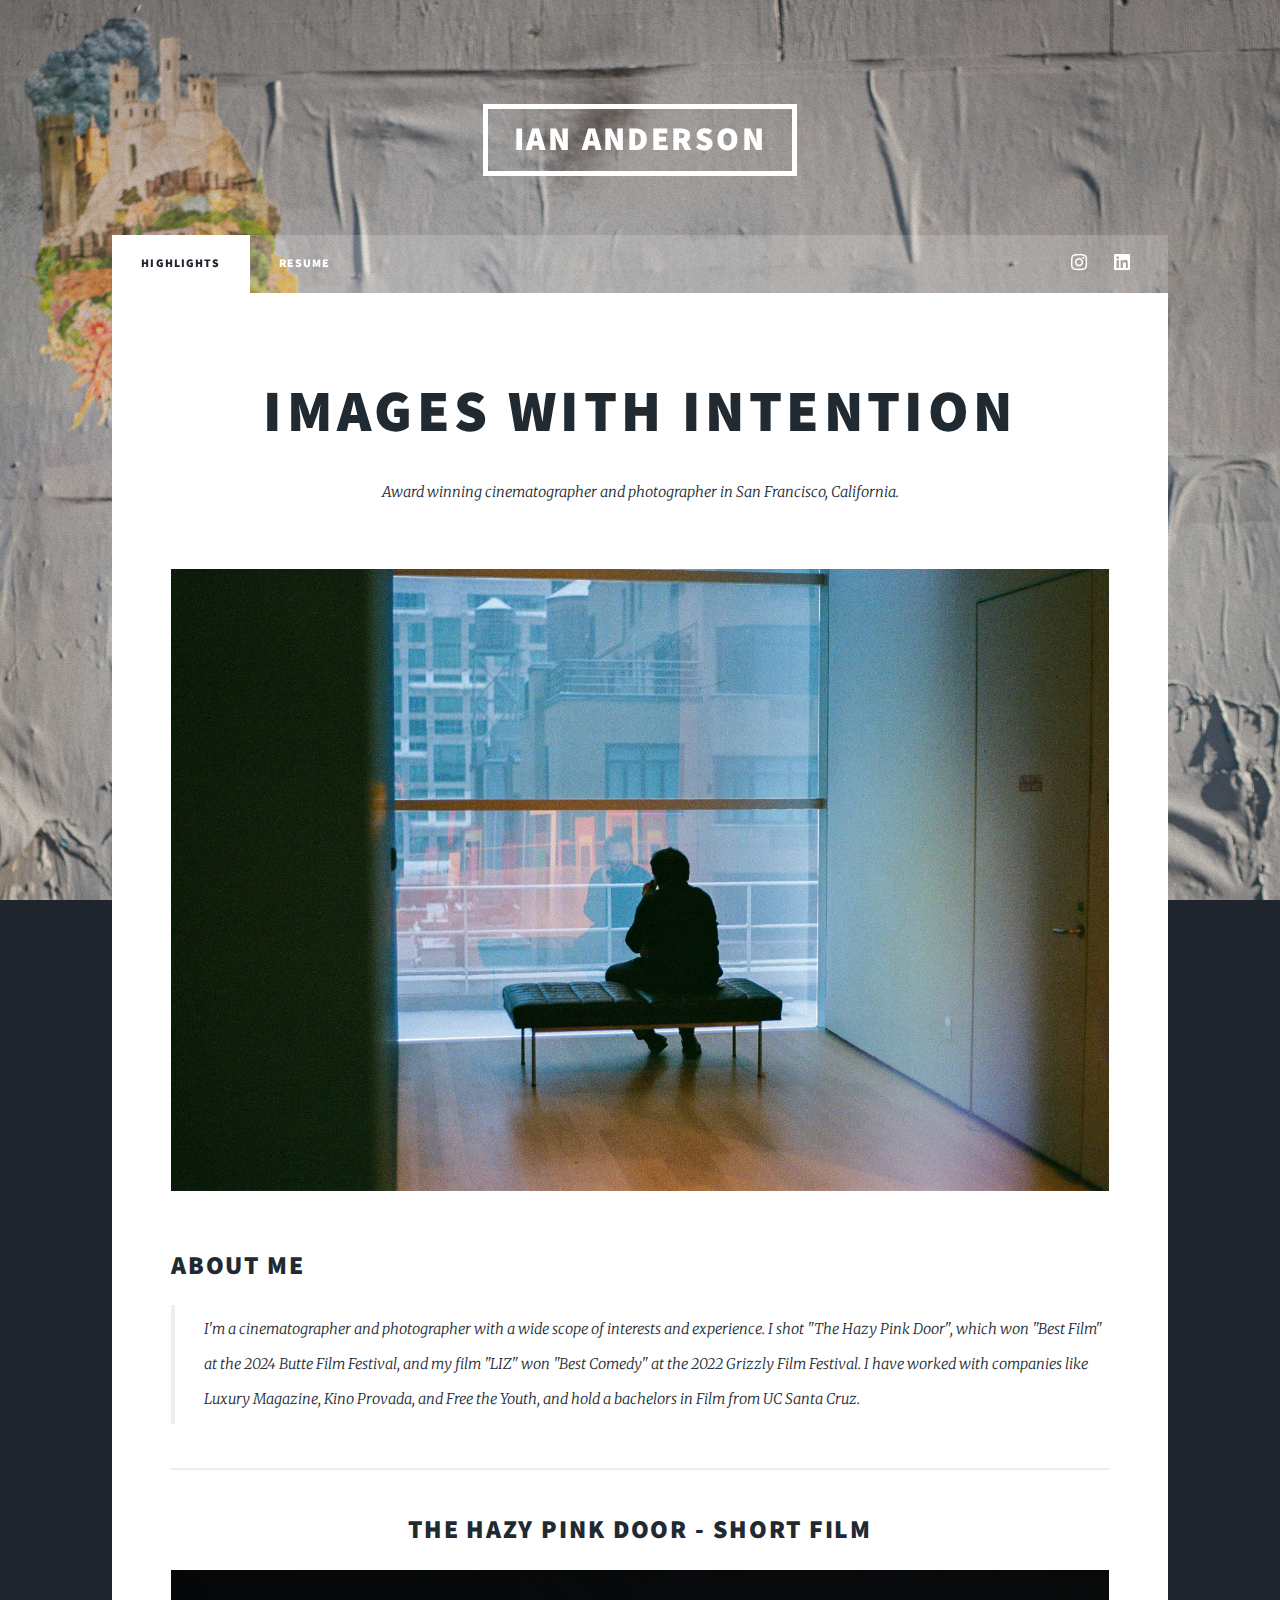
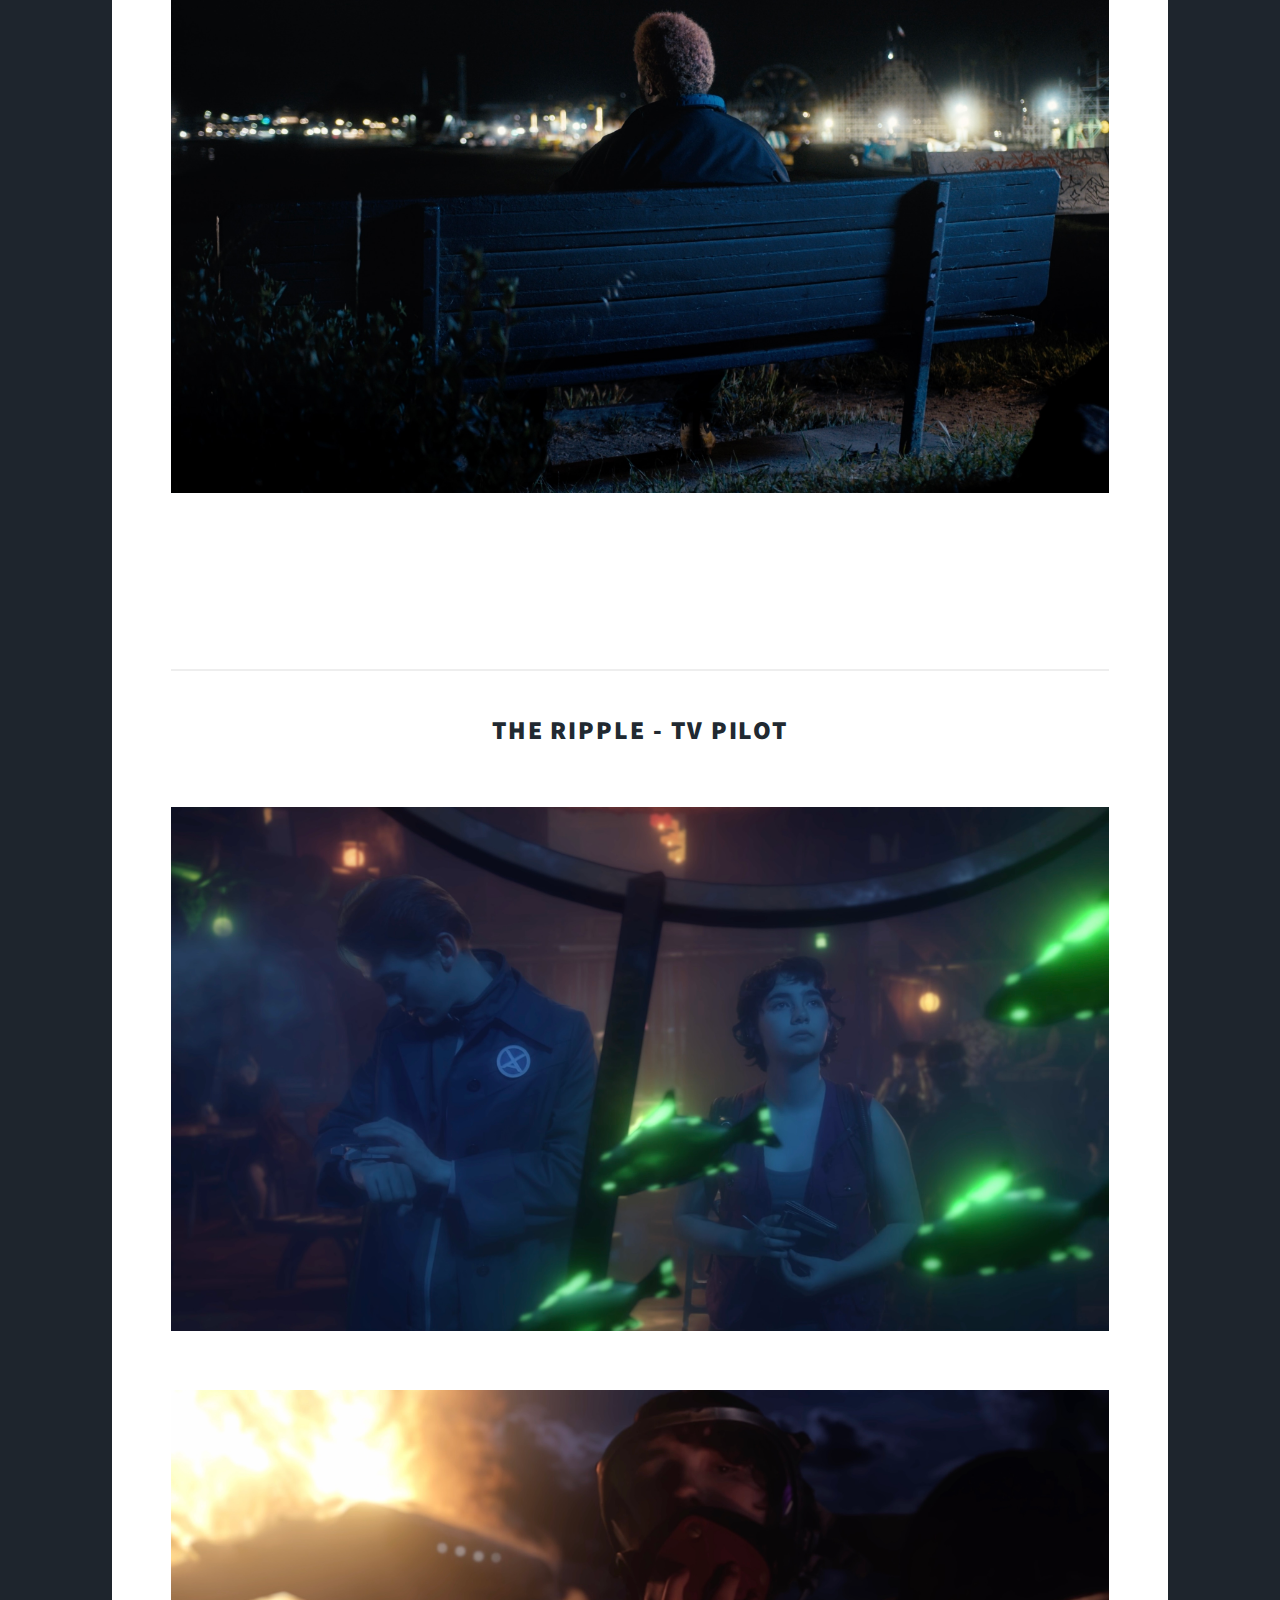
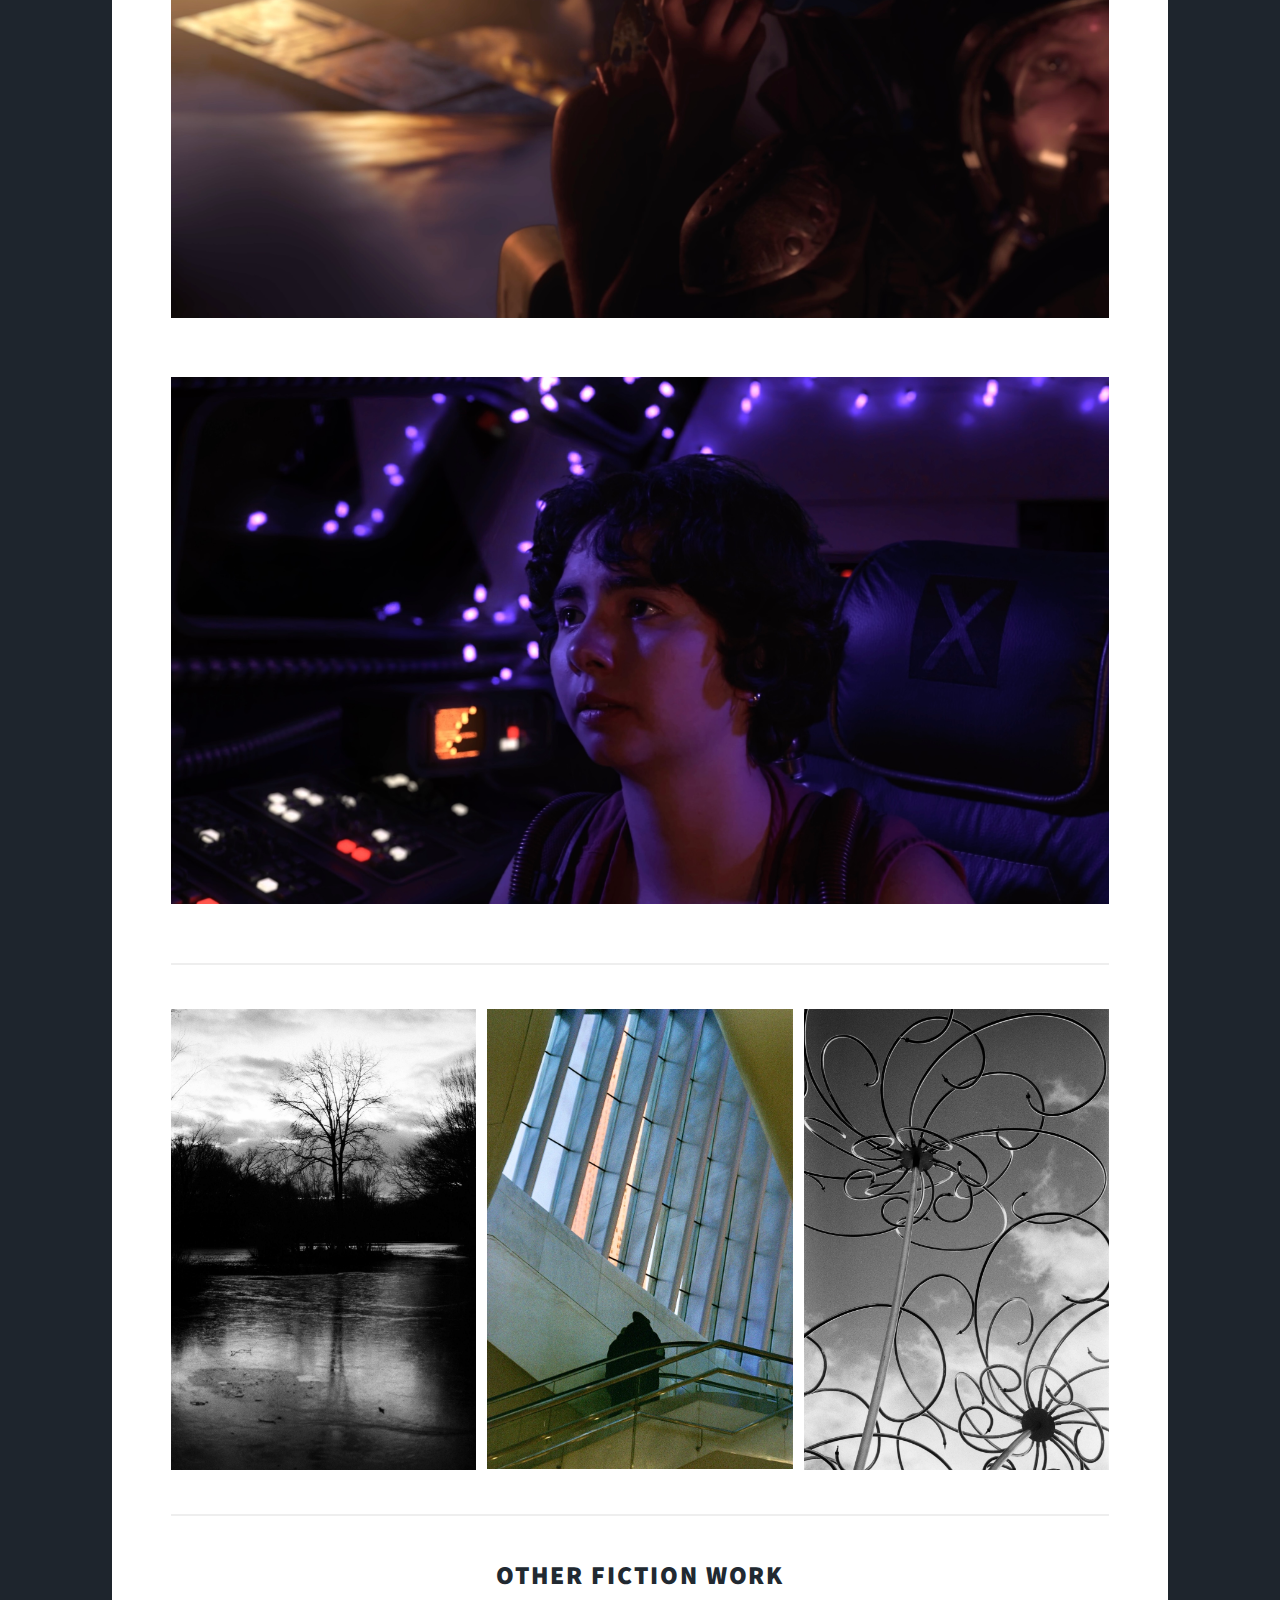
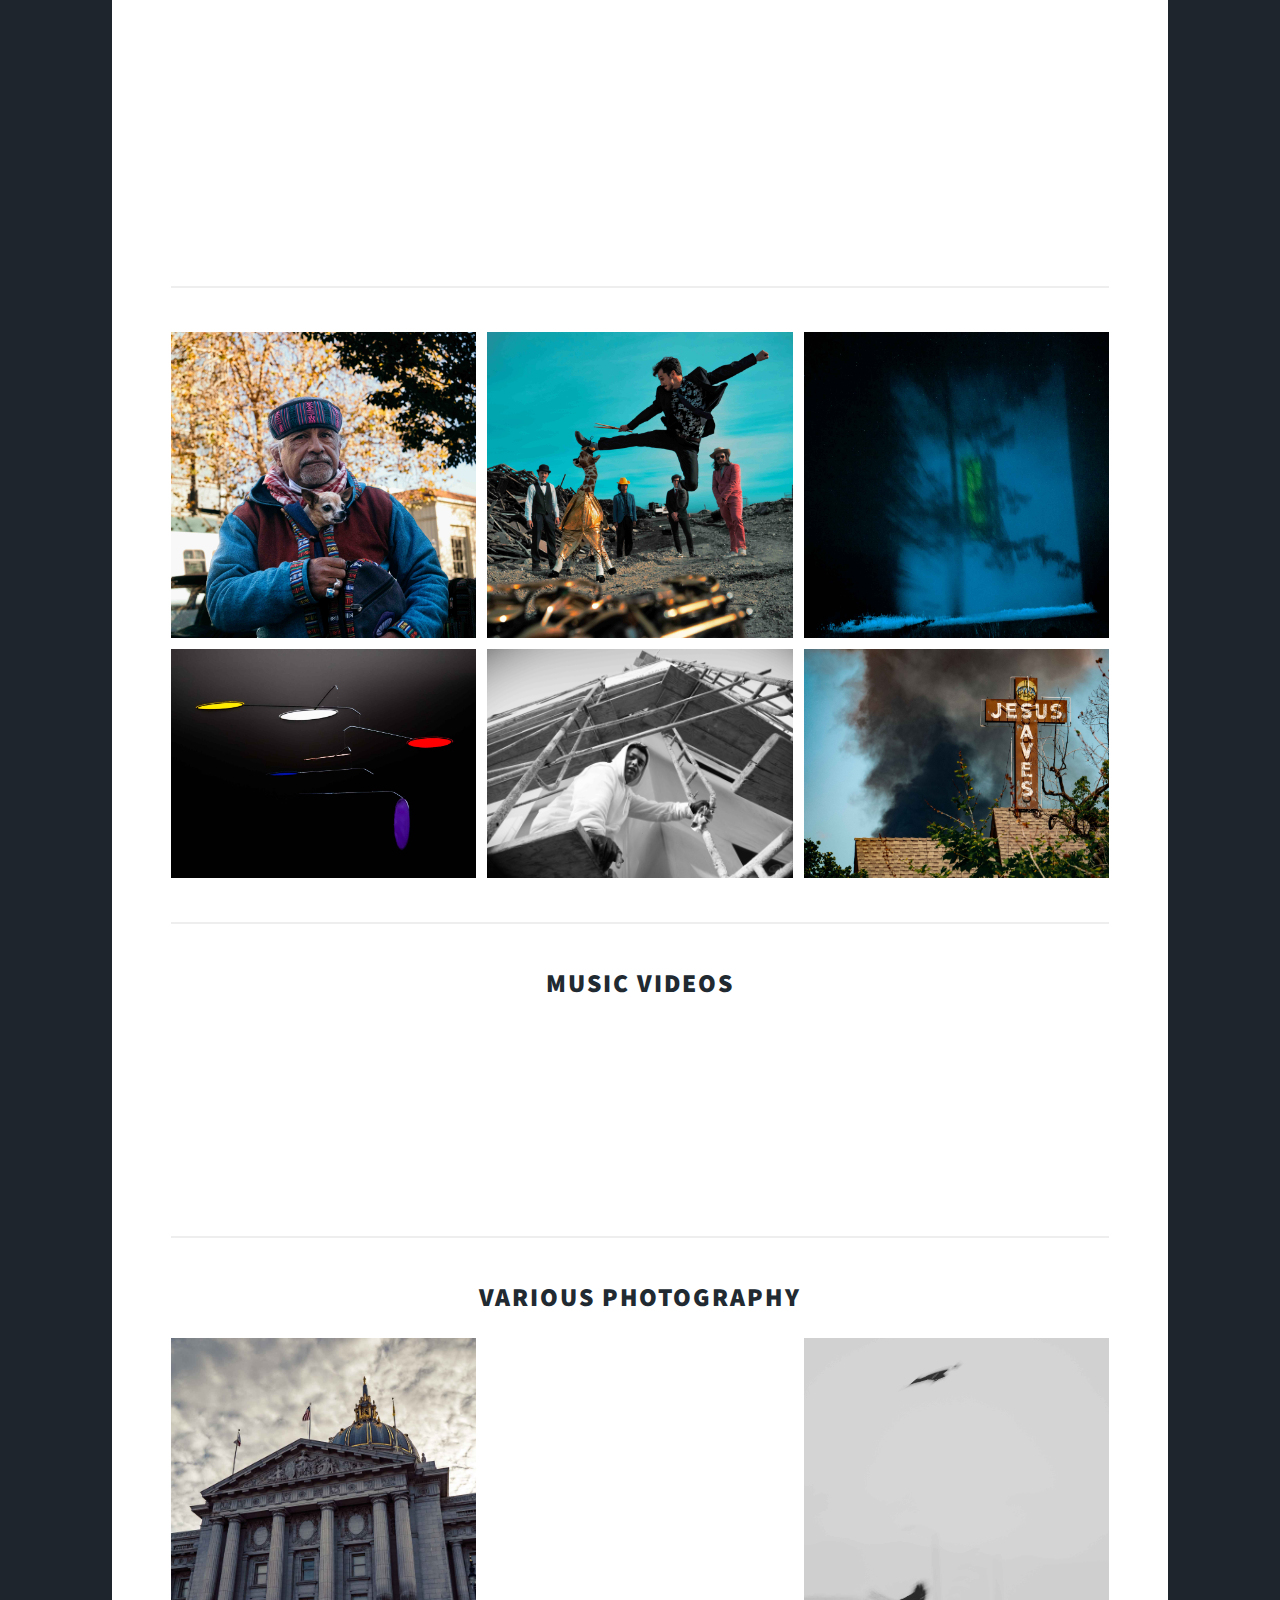
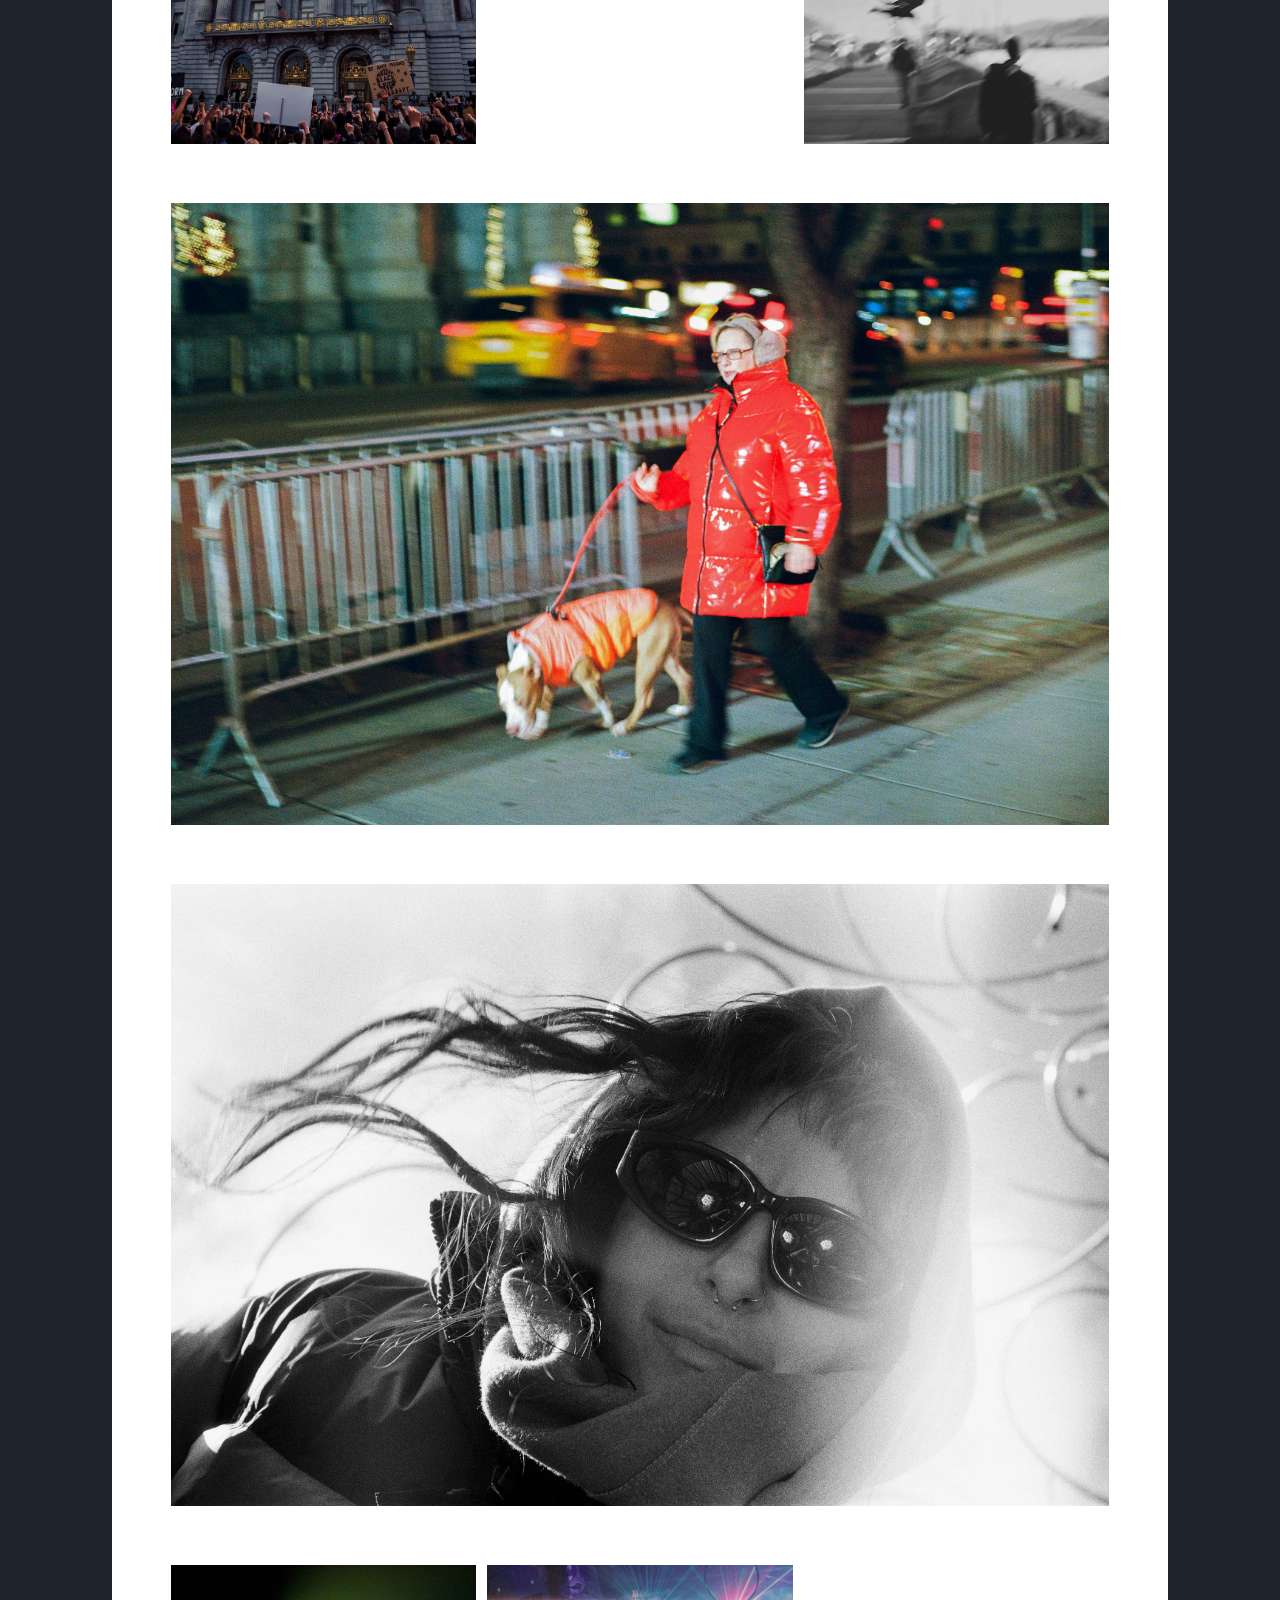
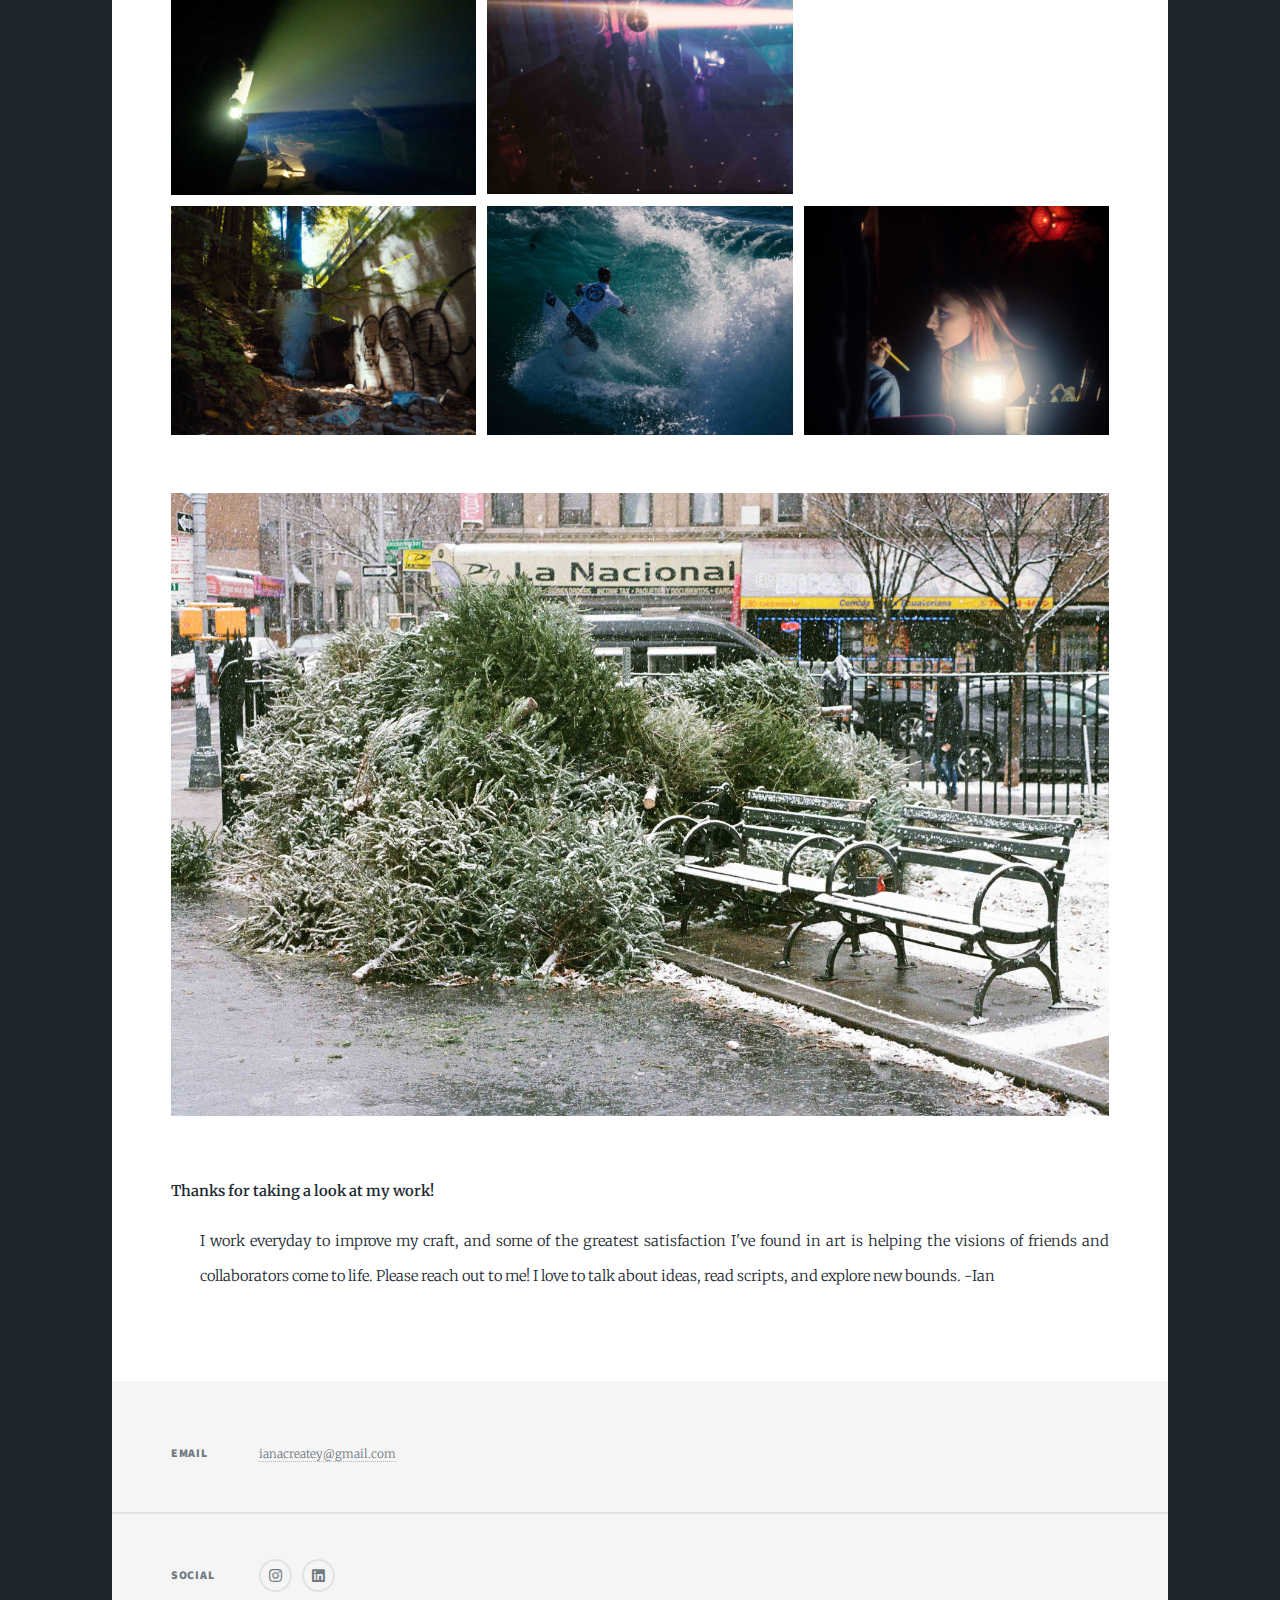
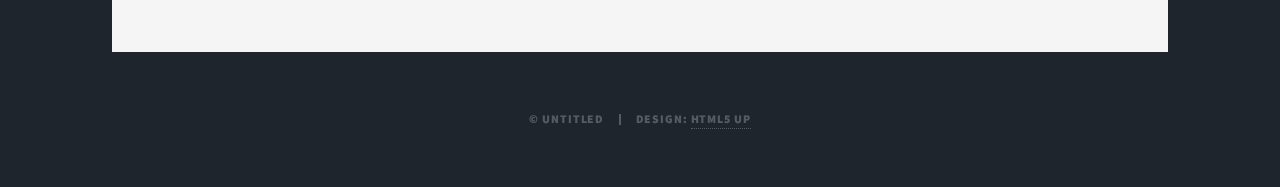
==== commit 30800f7e: "ye" ====
--- a/index.html
+++ b/index.html
@@ -79,6 +79,7 @@
 										<hr />
 
 								<h2 style="text-align: center;"></h2style> Other Fiction Work </h2>
+								<a href="https://www.youtube.com/@SubstantialStudios" class="image main"><img src="images/Screenshot 2024-04-24 at 2.15.18 PM.png" alt="" /></a>
 
 										<a href="https://www.youtube.com/@SubstantialStudios" class="image main"><img src="images/stills_5.6.1.jpg" alt="" /></a>
 										<a href="https://www.youtube.com/watch?v=lS-Sz9TGYYg" class="image main"><img src="images/Screenshot 2024-04-24 at 4.40.30 PM.png" alt="" /></a>
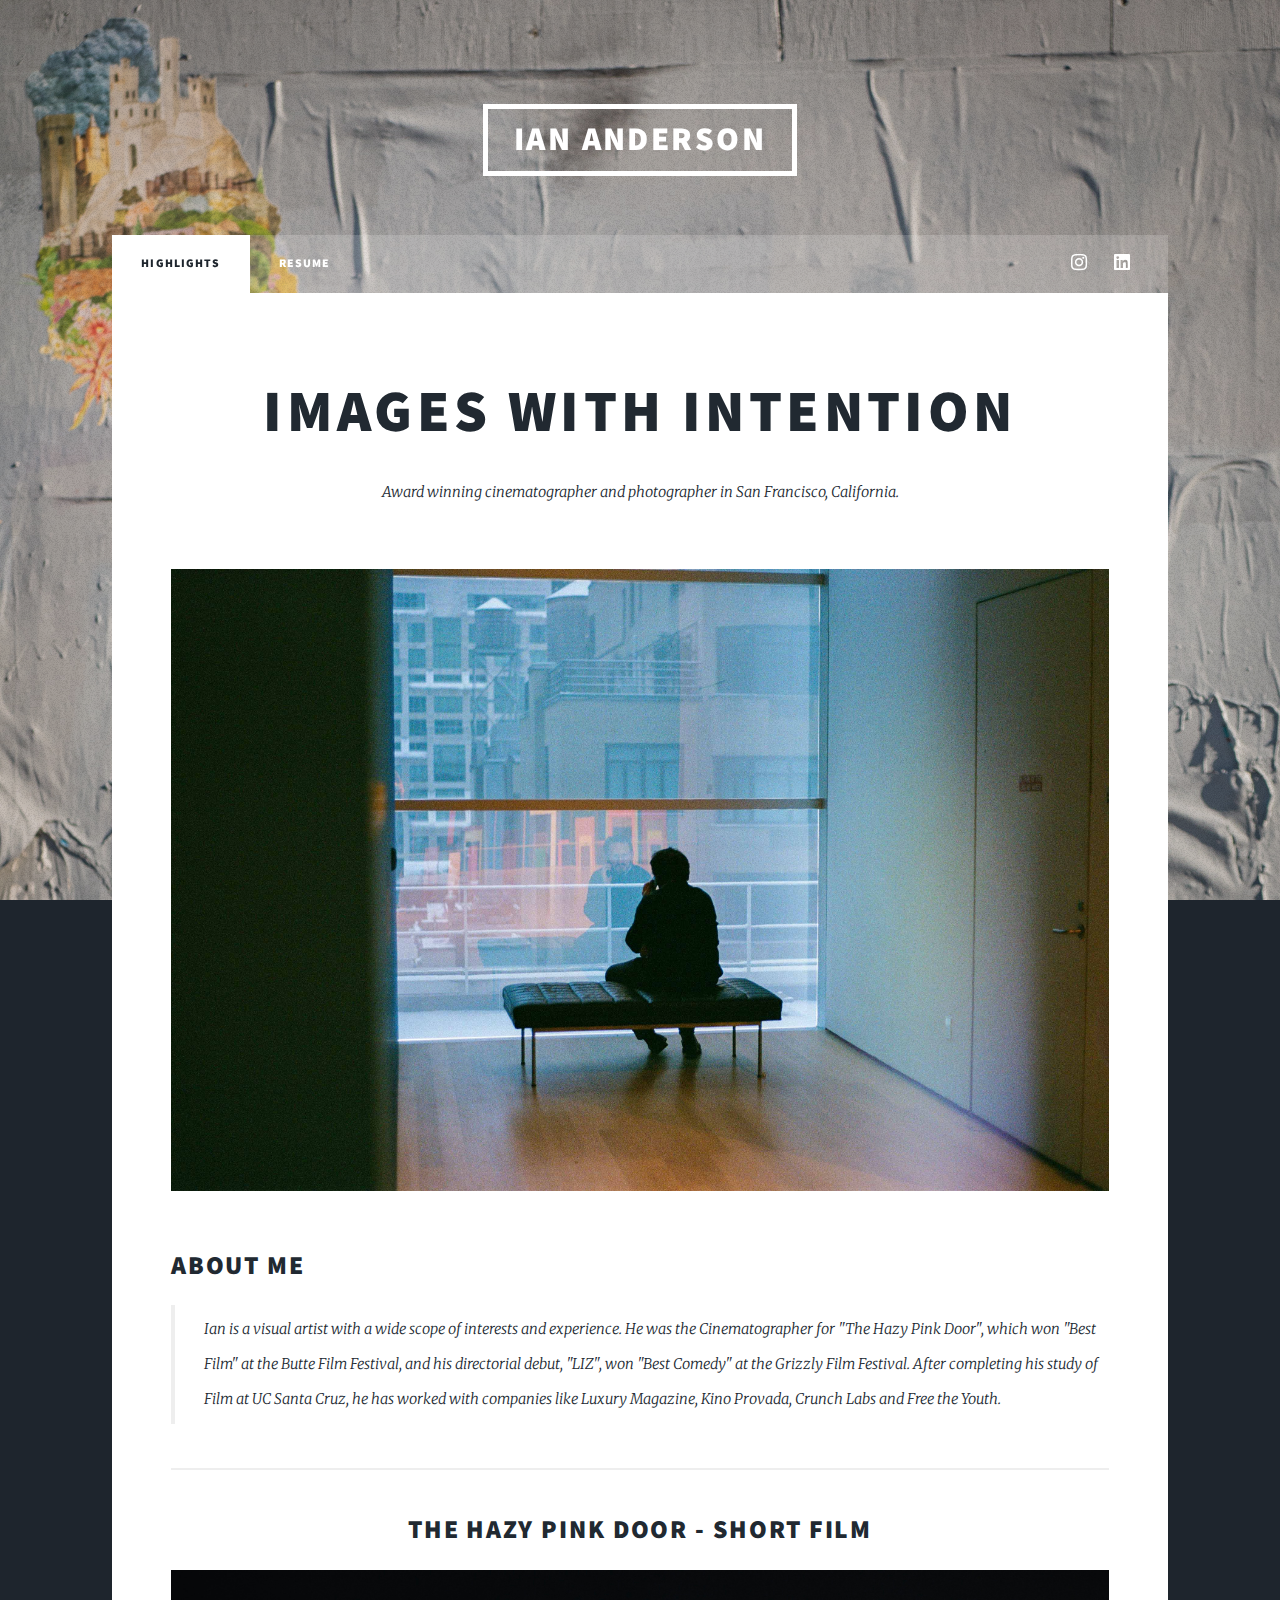
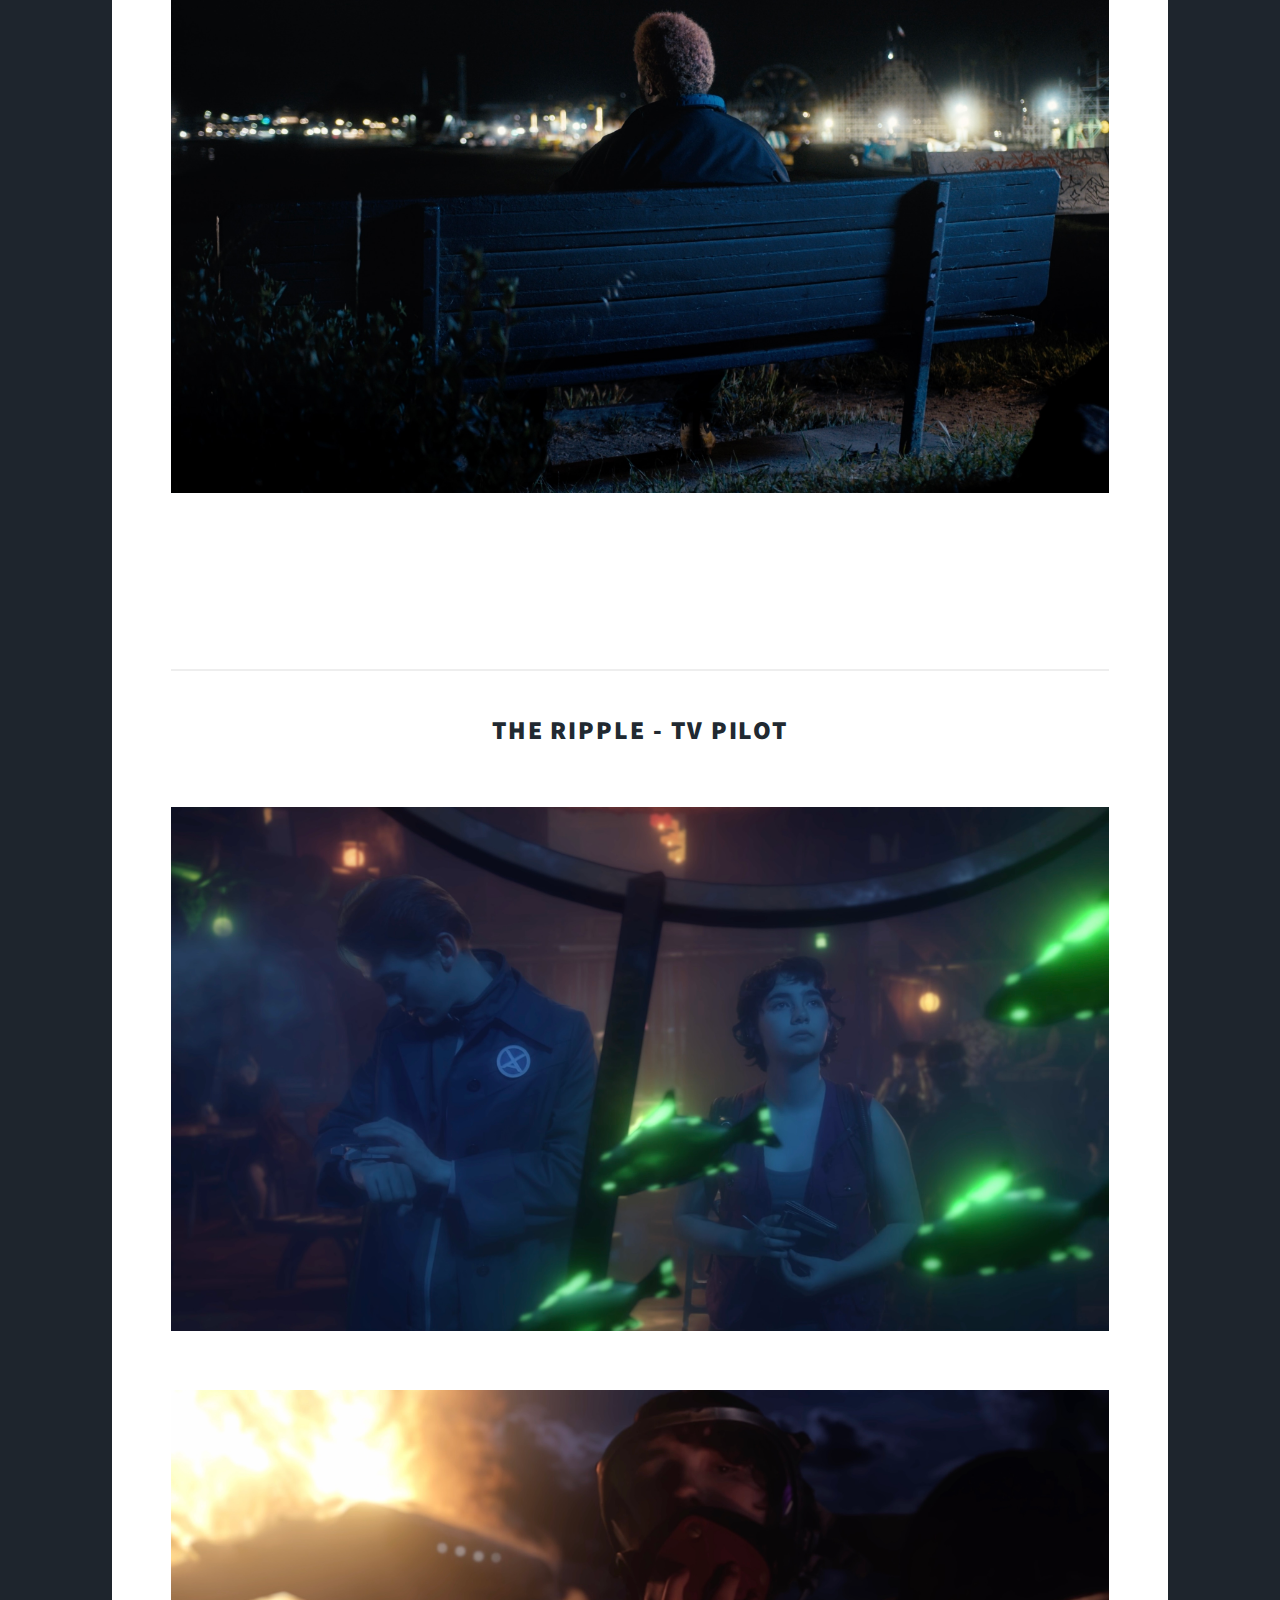
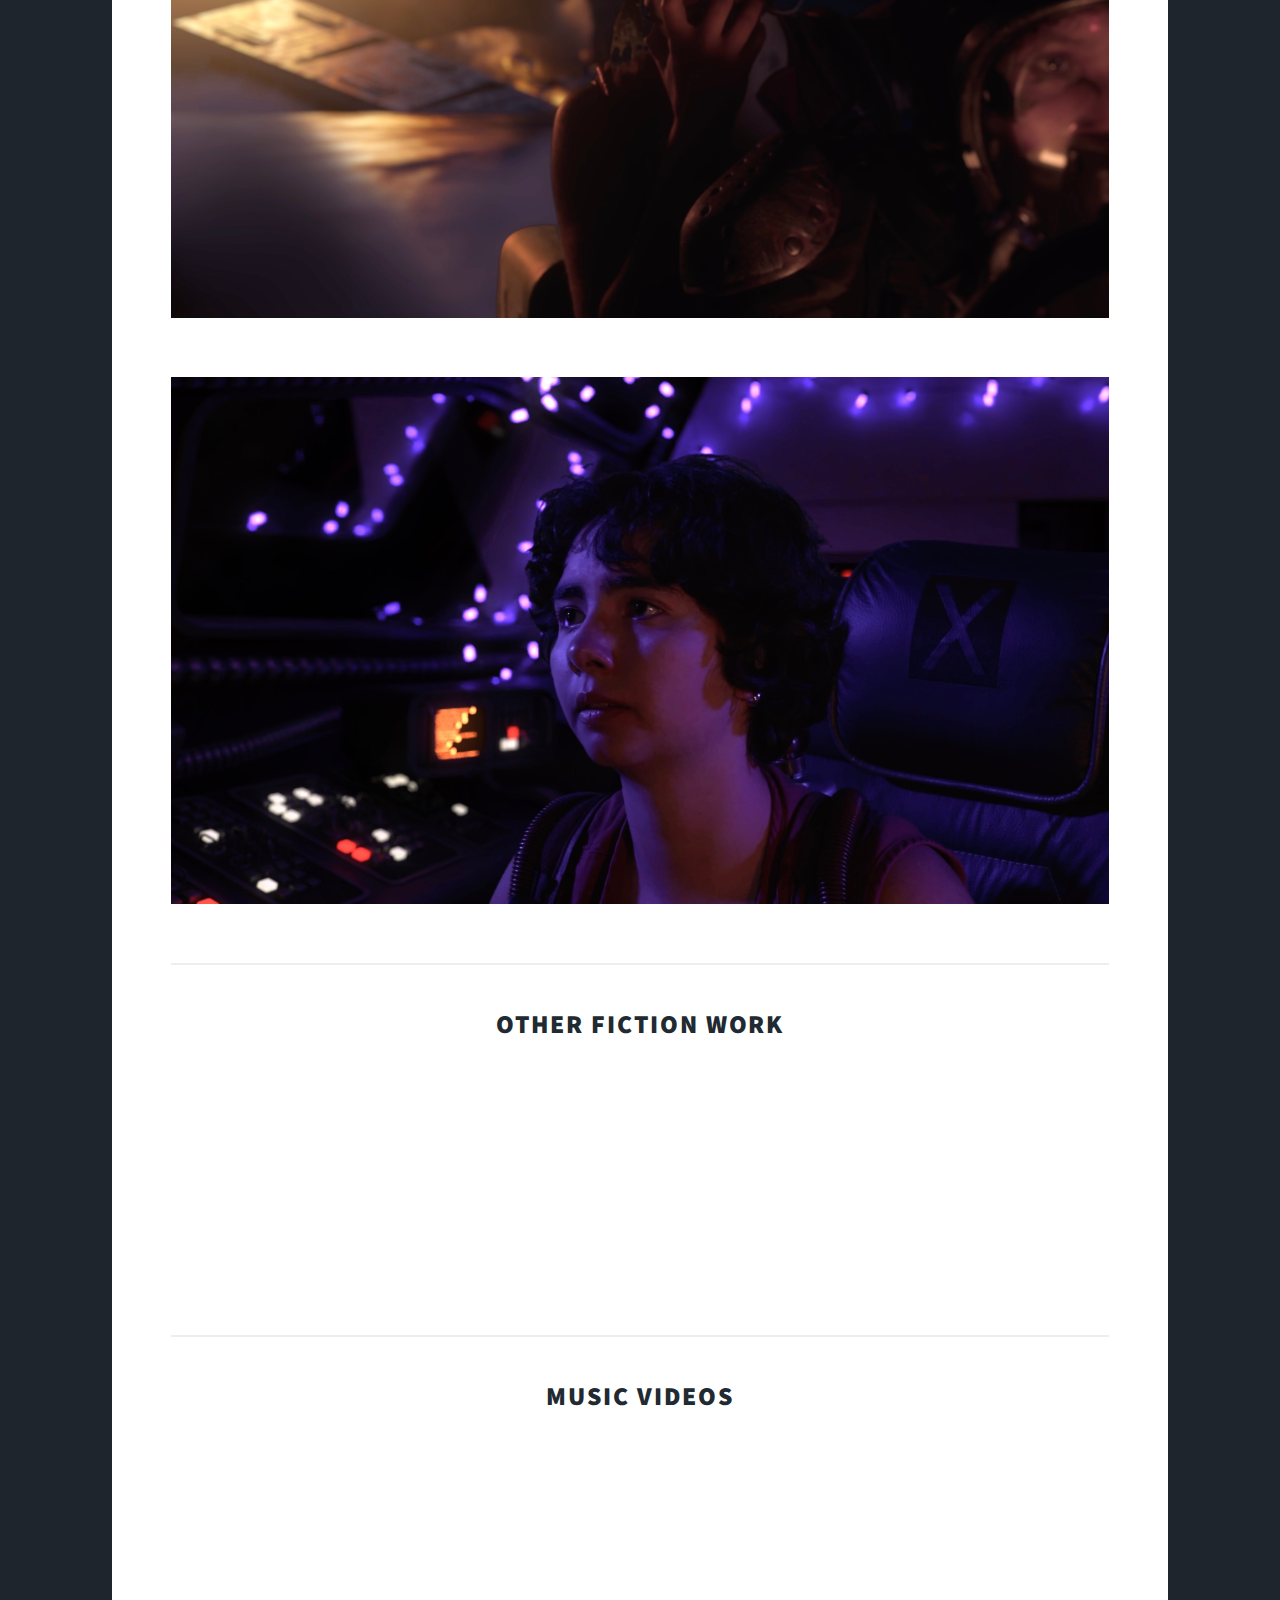
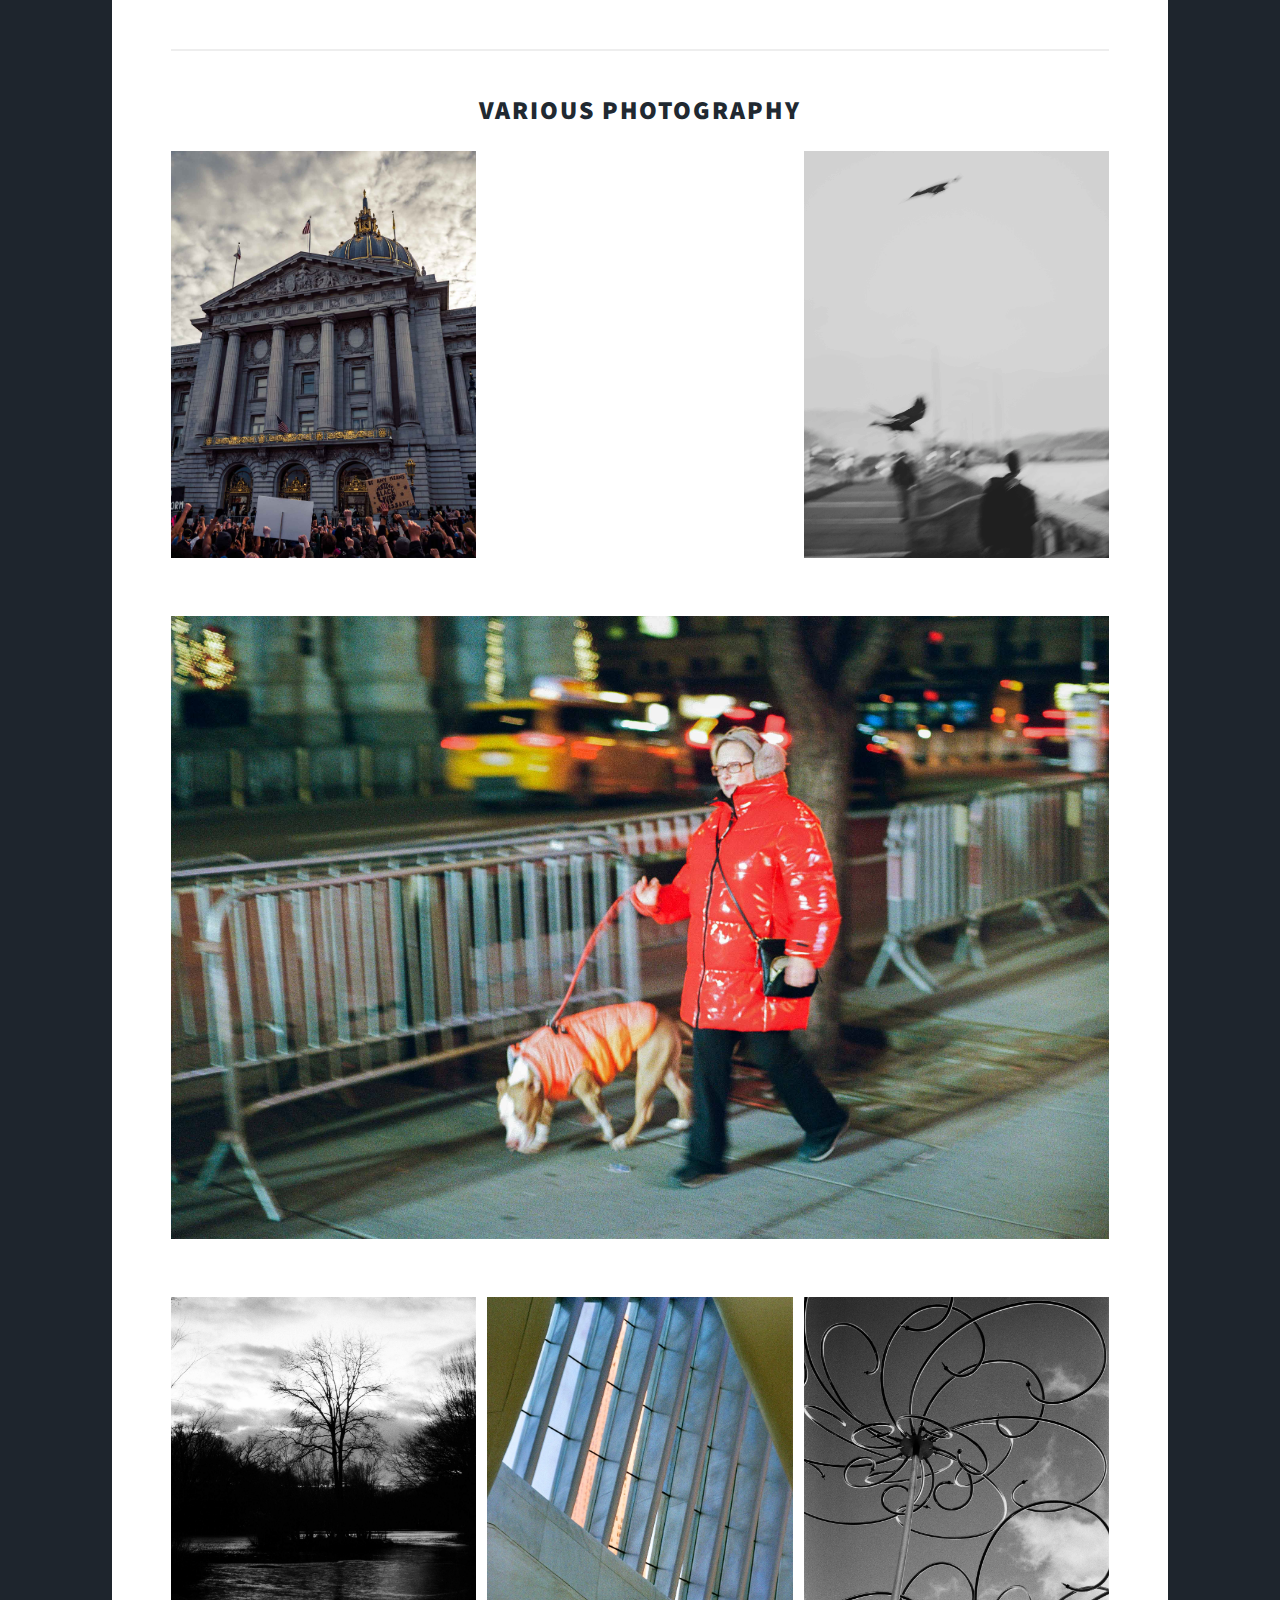
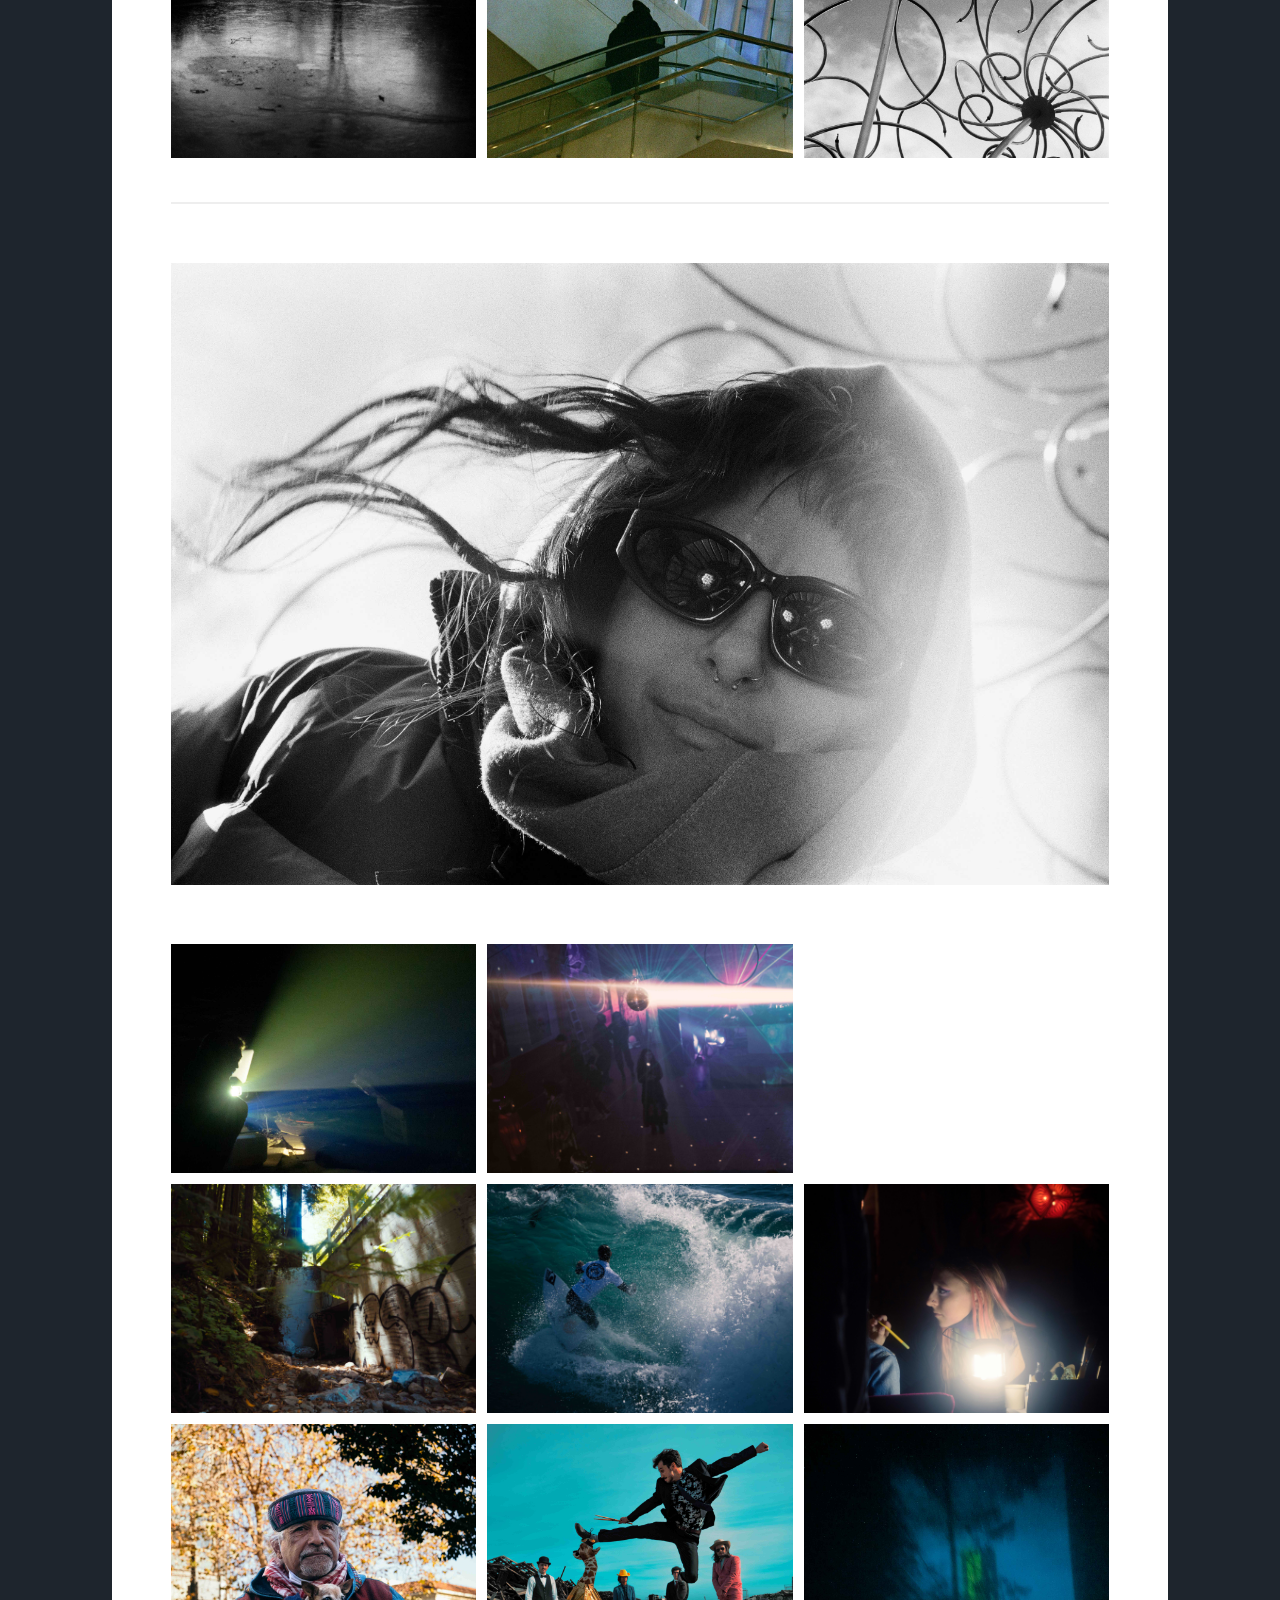
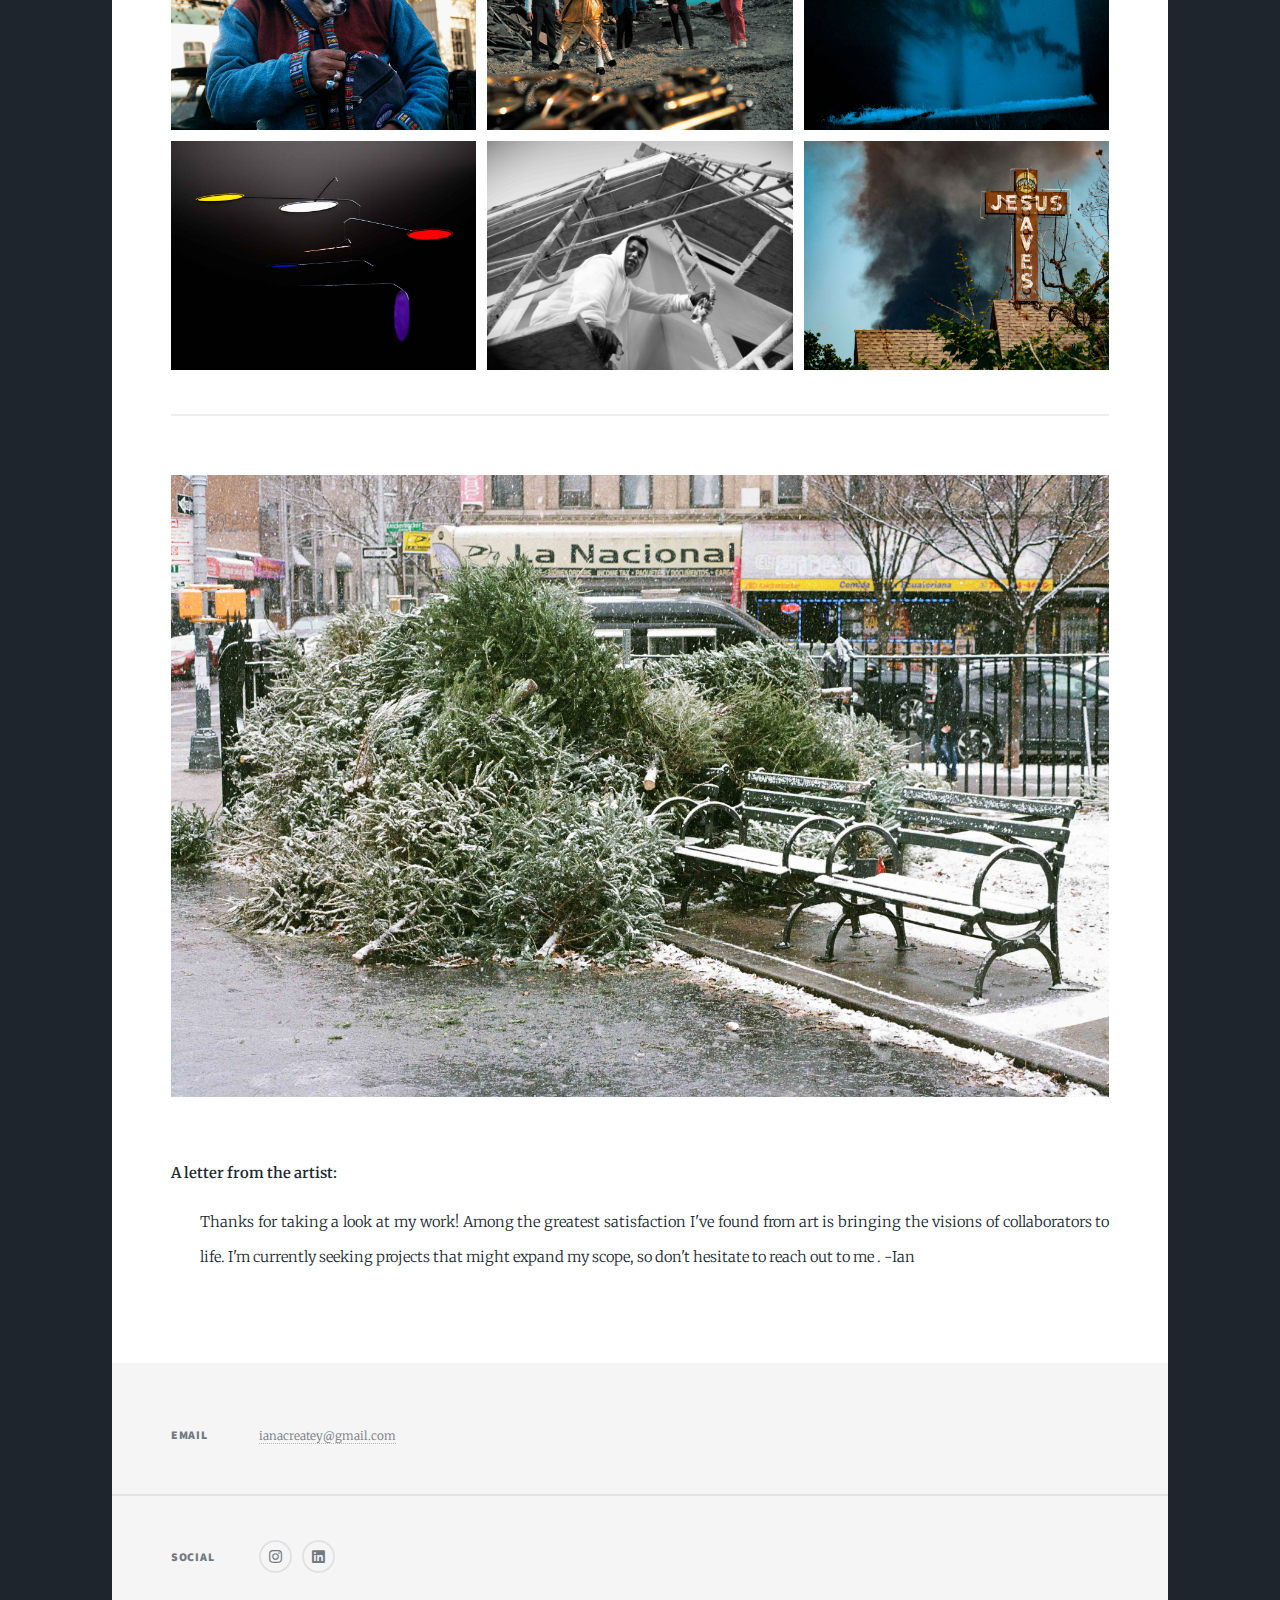
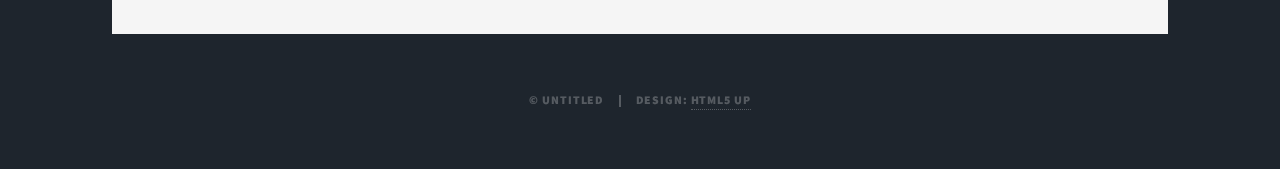
==== commit ac3b8c70: "yeah" ====
--- a/index.html
+++ b/index.html
@@ -50,7 +50,7 @@
 							
 								</header>
 								<h2>About Me</h2>
-								<blockquote> I'm a cinematographer and photographer with a wide scope of interests and experience. I shot "The Hazy Pink Door", which won "Best Film" at the 2024 Butte Film Festival, and my film "LIZ" won "Best Comedy" at the 2022 Grizzly Film Festival. I have worked with companies like Luxury Magazine, Kino Provada, and Free the Youth, and hold a bachelors in Film from UC Santa Cruz.</blockquote>
+								<blockquote> Ian is a visual artist with a wide scope of interests and experience. He was the Cinematographer for "The Hazy Pink Door", which won "Best Film" at the Butte Film Festival, and his directorial debut, "LIZ", won "Best Comedy" at the Grizzly Film Festival. After completing his study of Film at UC Santa Cruz, he has worked with companies like Luxury Magazine, Kino Provada, Crunch Labs and Free the Youth.</blockquote>
 								
 								<hr />
 								<h2 style="text-align: center;"> The Hazy Pink Door - Short Film </h2>
@@ -69,15 +69,7 @@
 								<div class="box alt">
 									<hr />
 
-									<div class="row gtr-50 gtr-uniform">
-										
-										<div class="col-4"><span class="image fit"><img src="images/Film1.0-14.jpg" alt="" /></span></div>
-								
-										<div class="col-4"><span class="image fit"><img src="images/IMG_2302 Large.jpeg" alt="" /></span></div>
-										<div class="col-4"><span class="image fit"><img src="images/Film1.0-12.jpg" alt="" /></span></div>
-										</div>
-										<hr />
-
+									
 								<h2 style="text-align: center;"></h2style> Other Fiction Work </h2>
 								<a href="https://www.youtube.com/@SubstantialStudios" class="image main"><img src="images/Screenshot 2024-04-24 at 2.15.18 PM.png" alt="" /></a>
 
@@ -91,19 +83,7 @@
 
 								<hr />
 
-<div class="box alt">
-	<div class="row gtr-50 gtr-uniform">
-		
-		
-		<div class="col-4"><span class="image fit"><img src="images/boom-8.jpg" alt="" /></span></div>
-		<div class="col-4"><span class="image fit"><img src="images/boom-14.jpg" alt="" /></span></div>
-		<div class="col-4"><span class="image fit"><img src="images/P1060290.jpg" alt="" /></span></div>
-		<!-- Break -->
-		<div class="col-4"><span class="image fit"><img src="images/pic99.jpg" alt="" /></span></div>
-		<div class="col-4"><span class="image fit"><img src="images/boom-9.jpg" alt="" /></span></div>
-		<div class="col-4"><span class="image fit"><img src="images/pic01.jpg" alt="" /></span></div>
-	</div>
-	<hr />
+
 
 	<h2 style="text-align: center;"> Music Videos </h2>
 
@@ -124,6 +104,15 @@
 
 
 	<a class="image main"><img src="images/Film1.0-4.jpg" alt="" /></a>
+	<div class="row gtr-50 gtr-uniform">
+										
+		<div class="col-4"><span class="image fit"><img src="images/Film1.0-14.jpg" alt="" /></span></div>
+
+		<div class="col-4"><span class="image fit"><img src="images/IMG_2302 Large.jpeg" alt="" /></span></div>
+		<div class="col-4"><span class="image fit"><img src="images/Film1.0-12.jpg" alt="" /></span></div>
+		</div>
+		<hr />
+
 	<a class="image main"><img src="images/Film1.0-13.jpg" alt="" /></a>
 
 								
@@ -153,14 +142,22 @@
 		<div class="col-4"><span class="image fit"><img src="images/boom-12.jpg" alt="" /></span></div>
 		<div class="col-4"><span class="image fit"><img src="images/aa1.jpg" alt="" /></span></div>
 										
-									</div>
-
+									
+											<div class="col-4"><span class="image fit"><img src="images/boom-8.jpg" alt="" /></span></div>
+											<div class="col-4"><span class="image fit"><img src="images/boom-14.jpg" alt="" /></span></div>
+											<div class="col-4"><span class="image fit"><img src="images/P1060290.jpg" alt="" /></span></div>
+											<!-- Break -->
+											<div class="col-4"><span class="image fit"><img src="images/pic99.jpg" alt="" /></span></div>
+											<div class="col-4"><span class="image fit"><img src="images/boom-9.jpg" alt="" /></span></div>
+											<div class="col-4"><span class="image fit"><img src="images/pic01.jpg" alt="" /></span></div>
+										</div>
+										<hr />
 
 								<a  class="image main"><img src="images/Film1.0-5.jpg" alt="" /></a>
 								<dl>
-									<dt>Thanks for taking a look at my work!</dt>
+									<dt>A letter from the artist:</dt>
 									<dd>
-										<p>I work everyday to improve my craft, and some of the greatest satisfaction I've found in art is helping the visions of friends and collaborators come to life. Please reach out to me! I love to talk about ideas, read scripts, and explore new bounds. 
+										<p>Thanks for taking a look at my work! Among the greatest satisfaction I've found from art is bringing the visions of collaborators to life. I'm currently seeking projects that might expand my scope, so don't hesitate to reach out to me . 
 
 											
 											-Ian
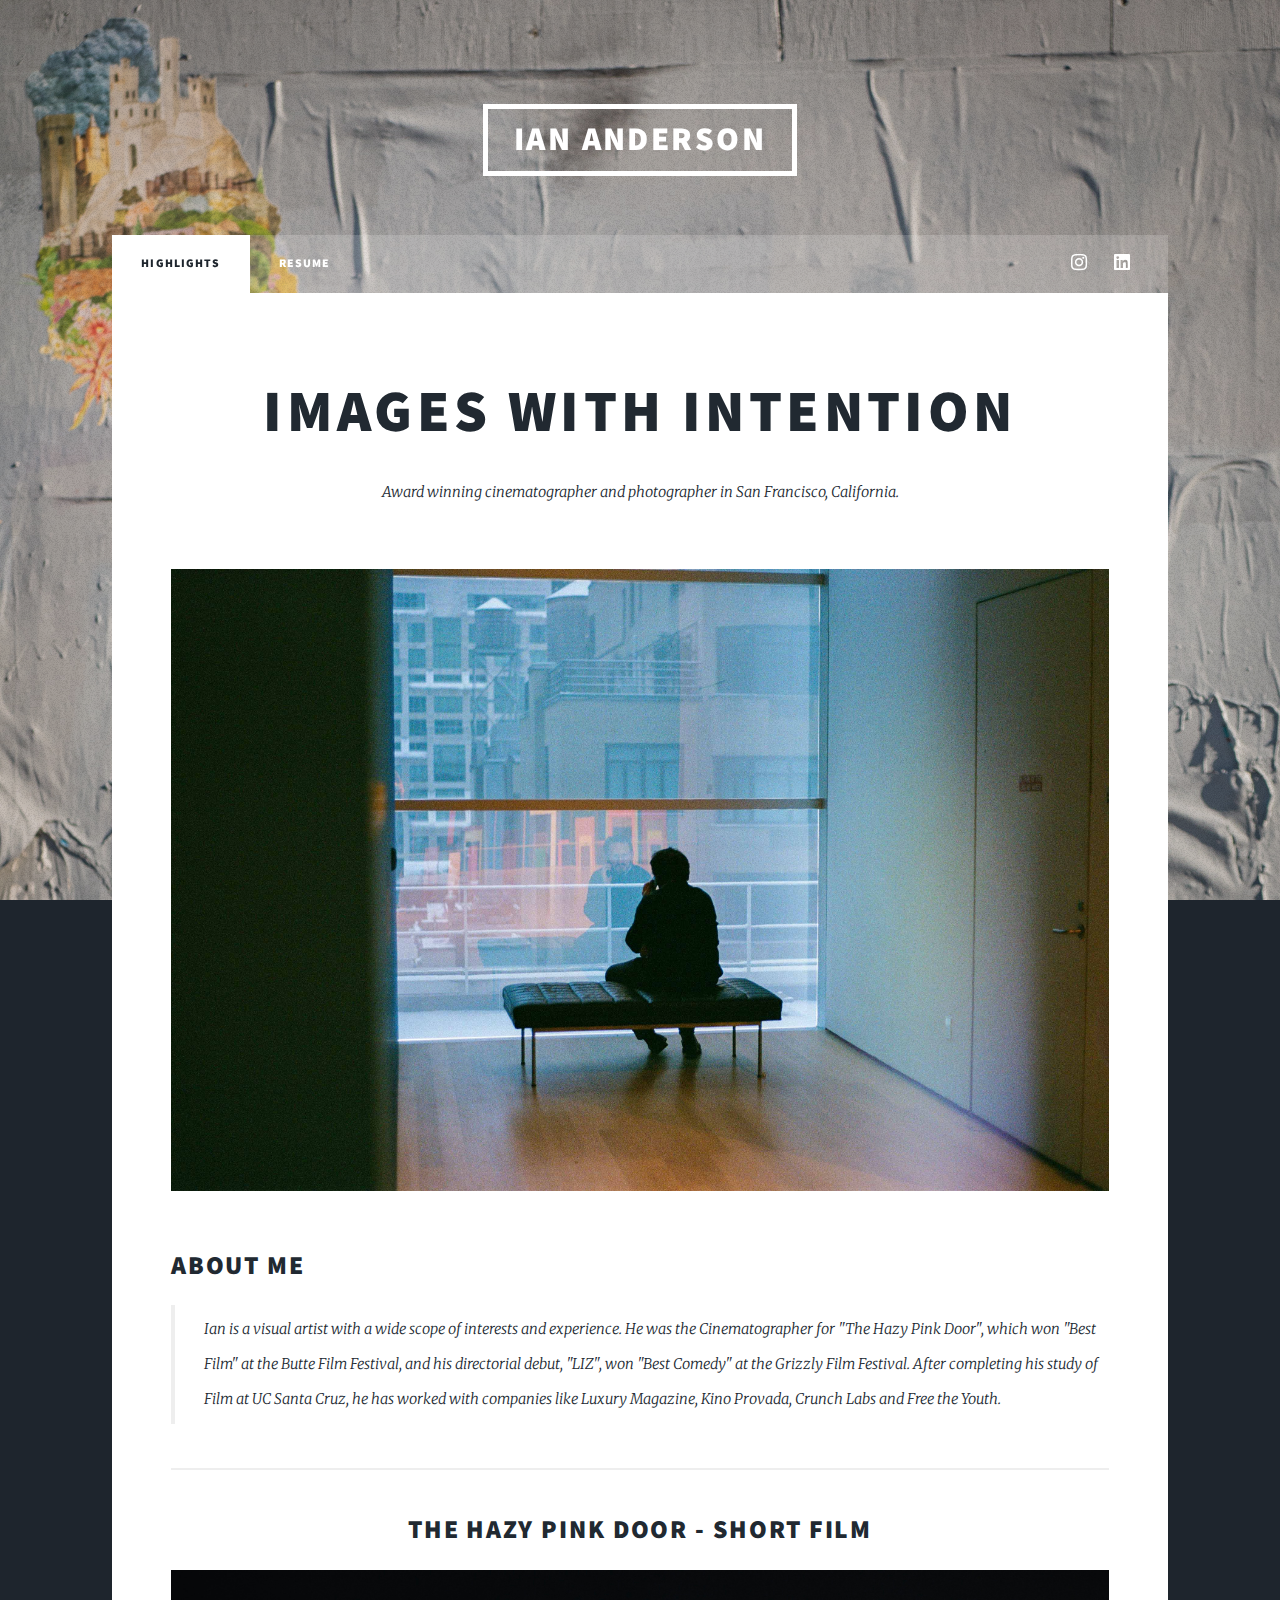
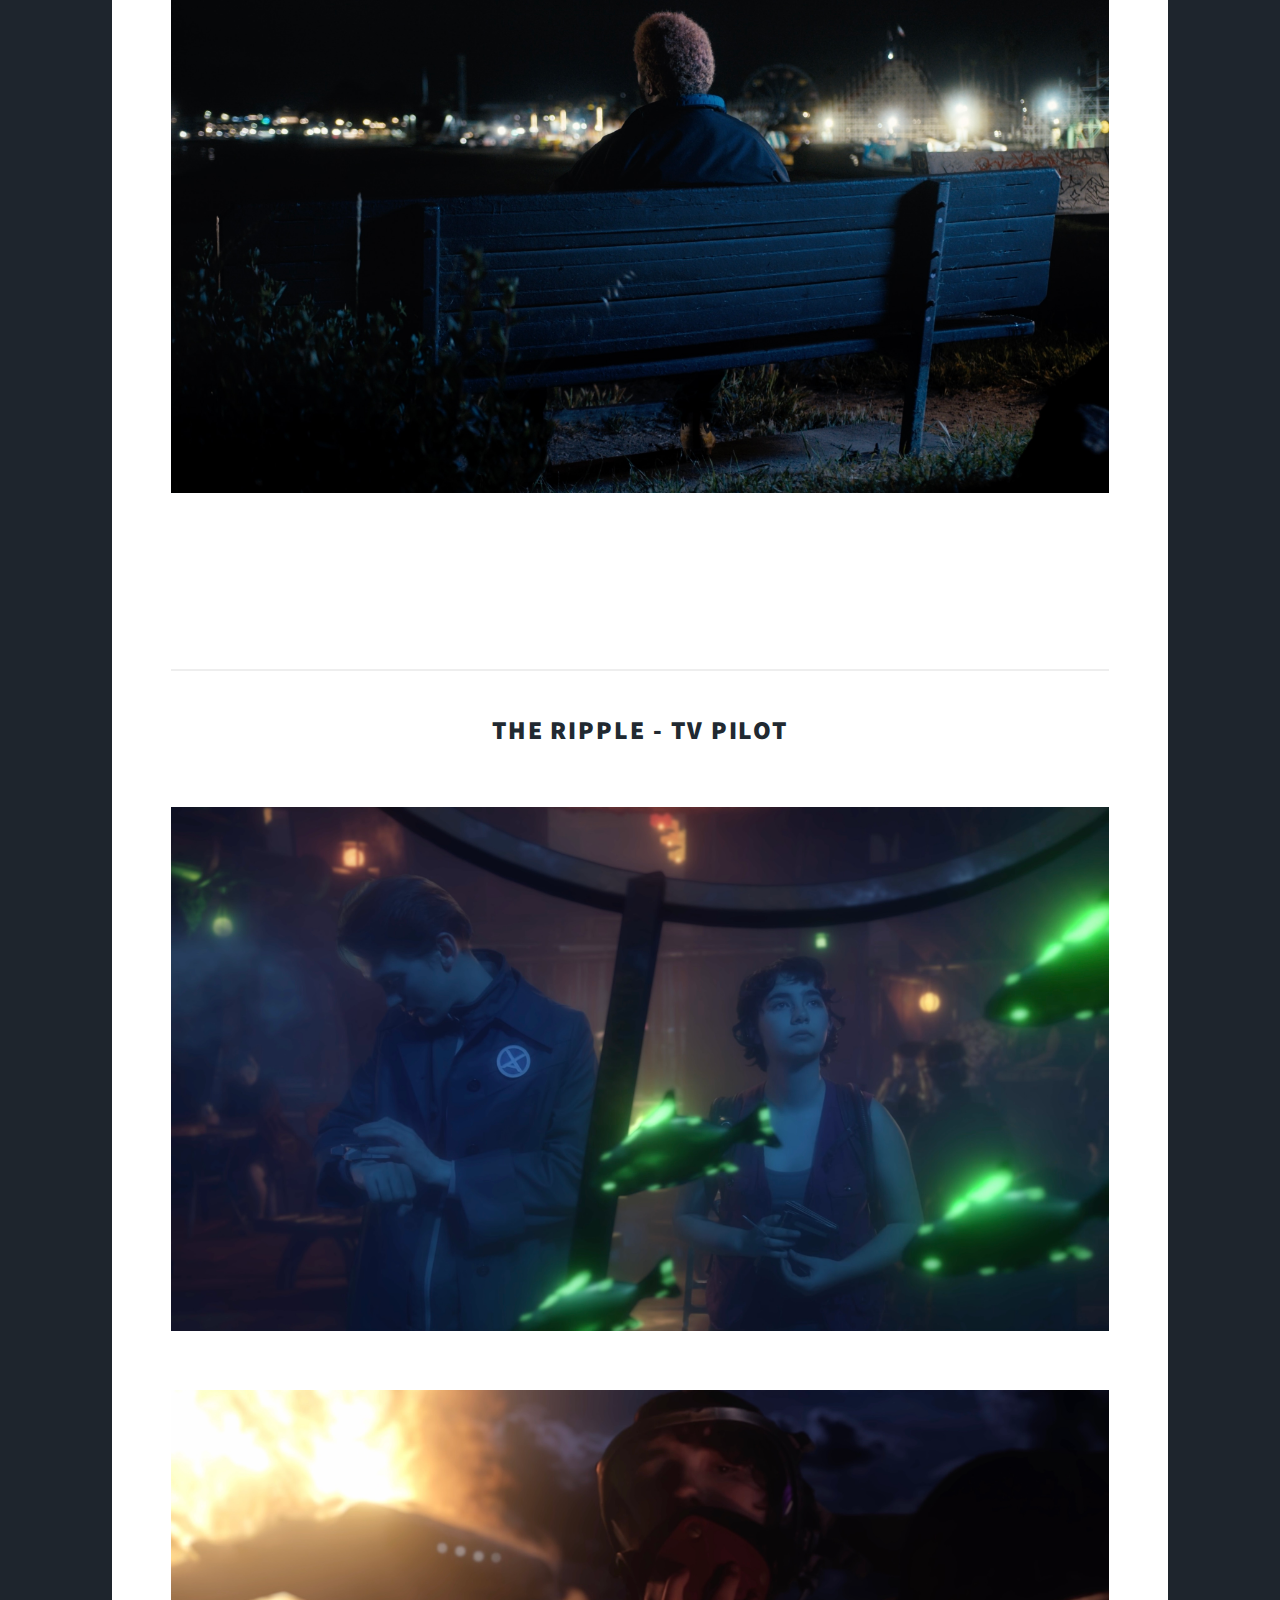
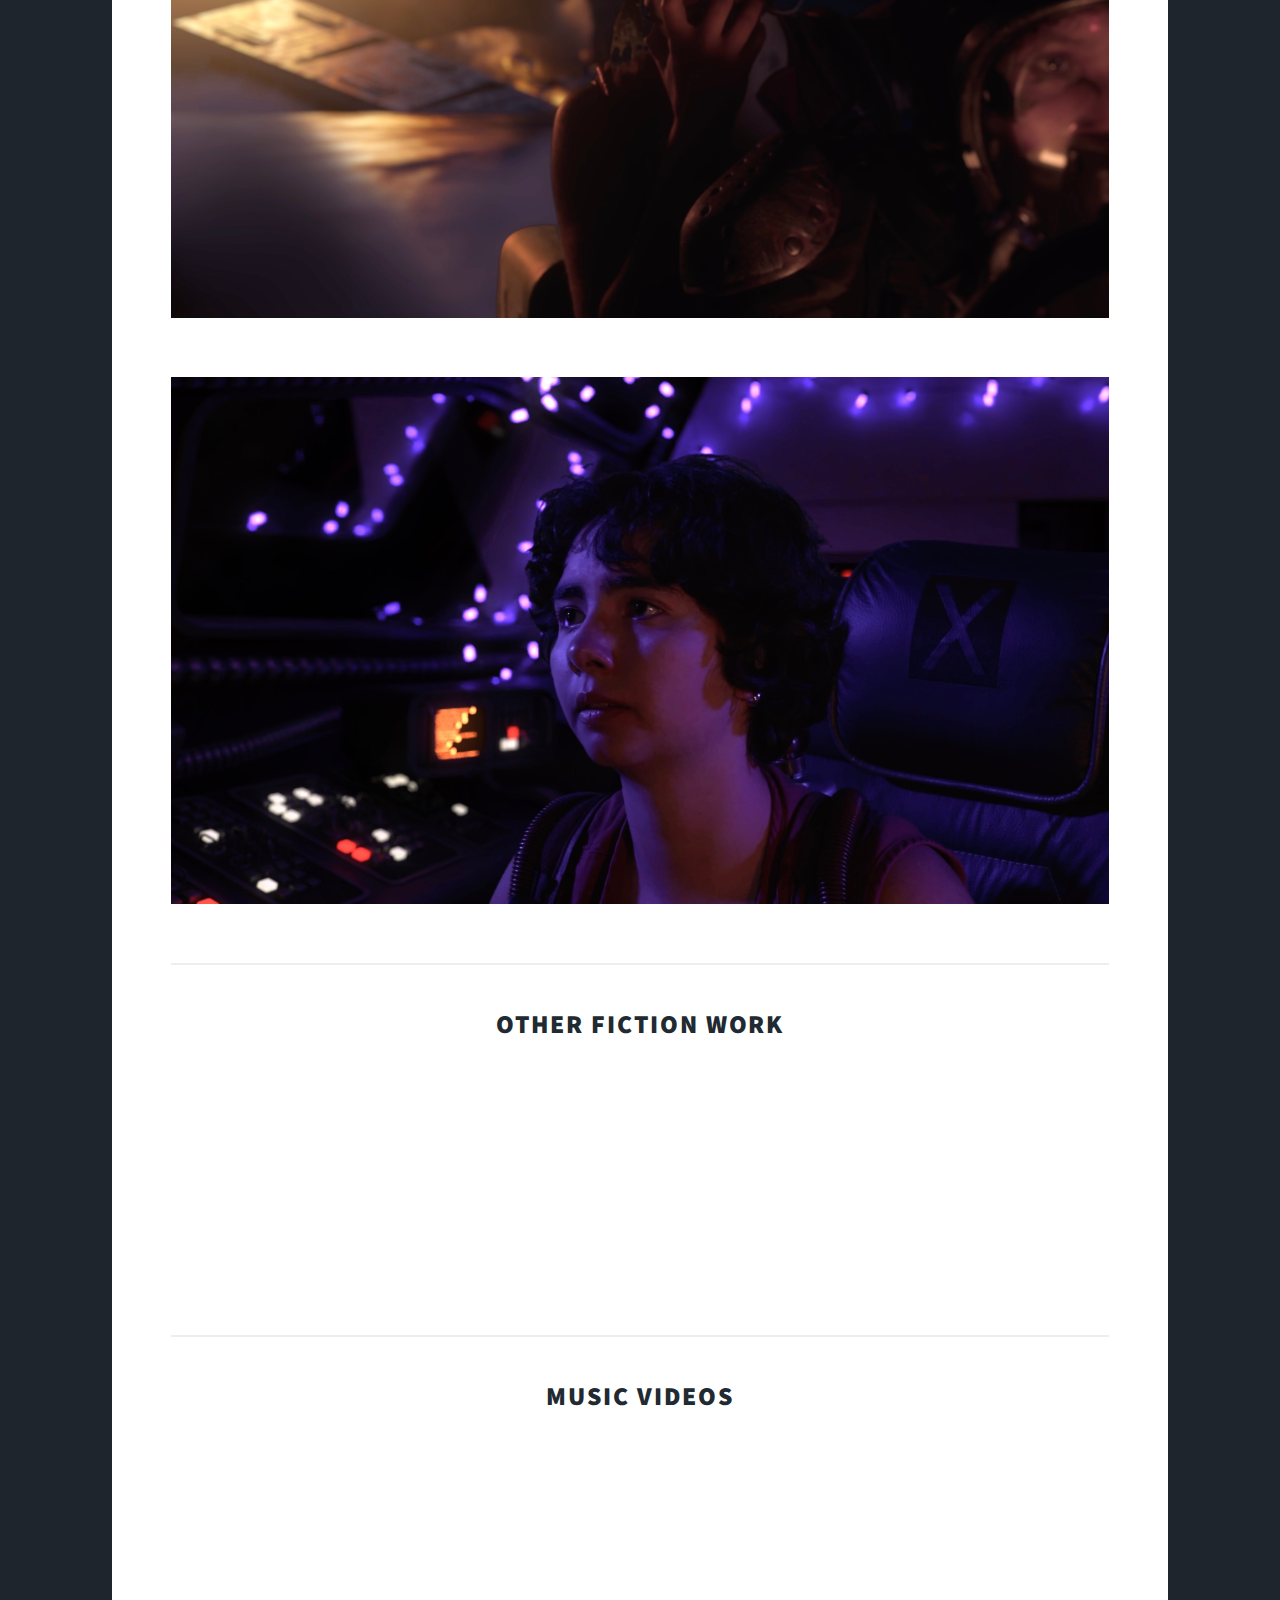
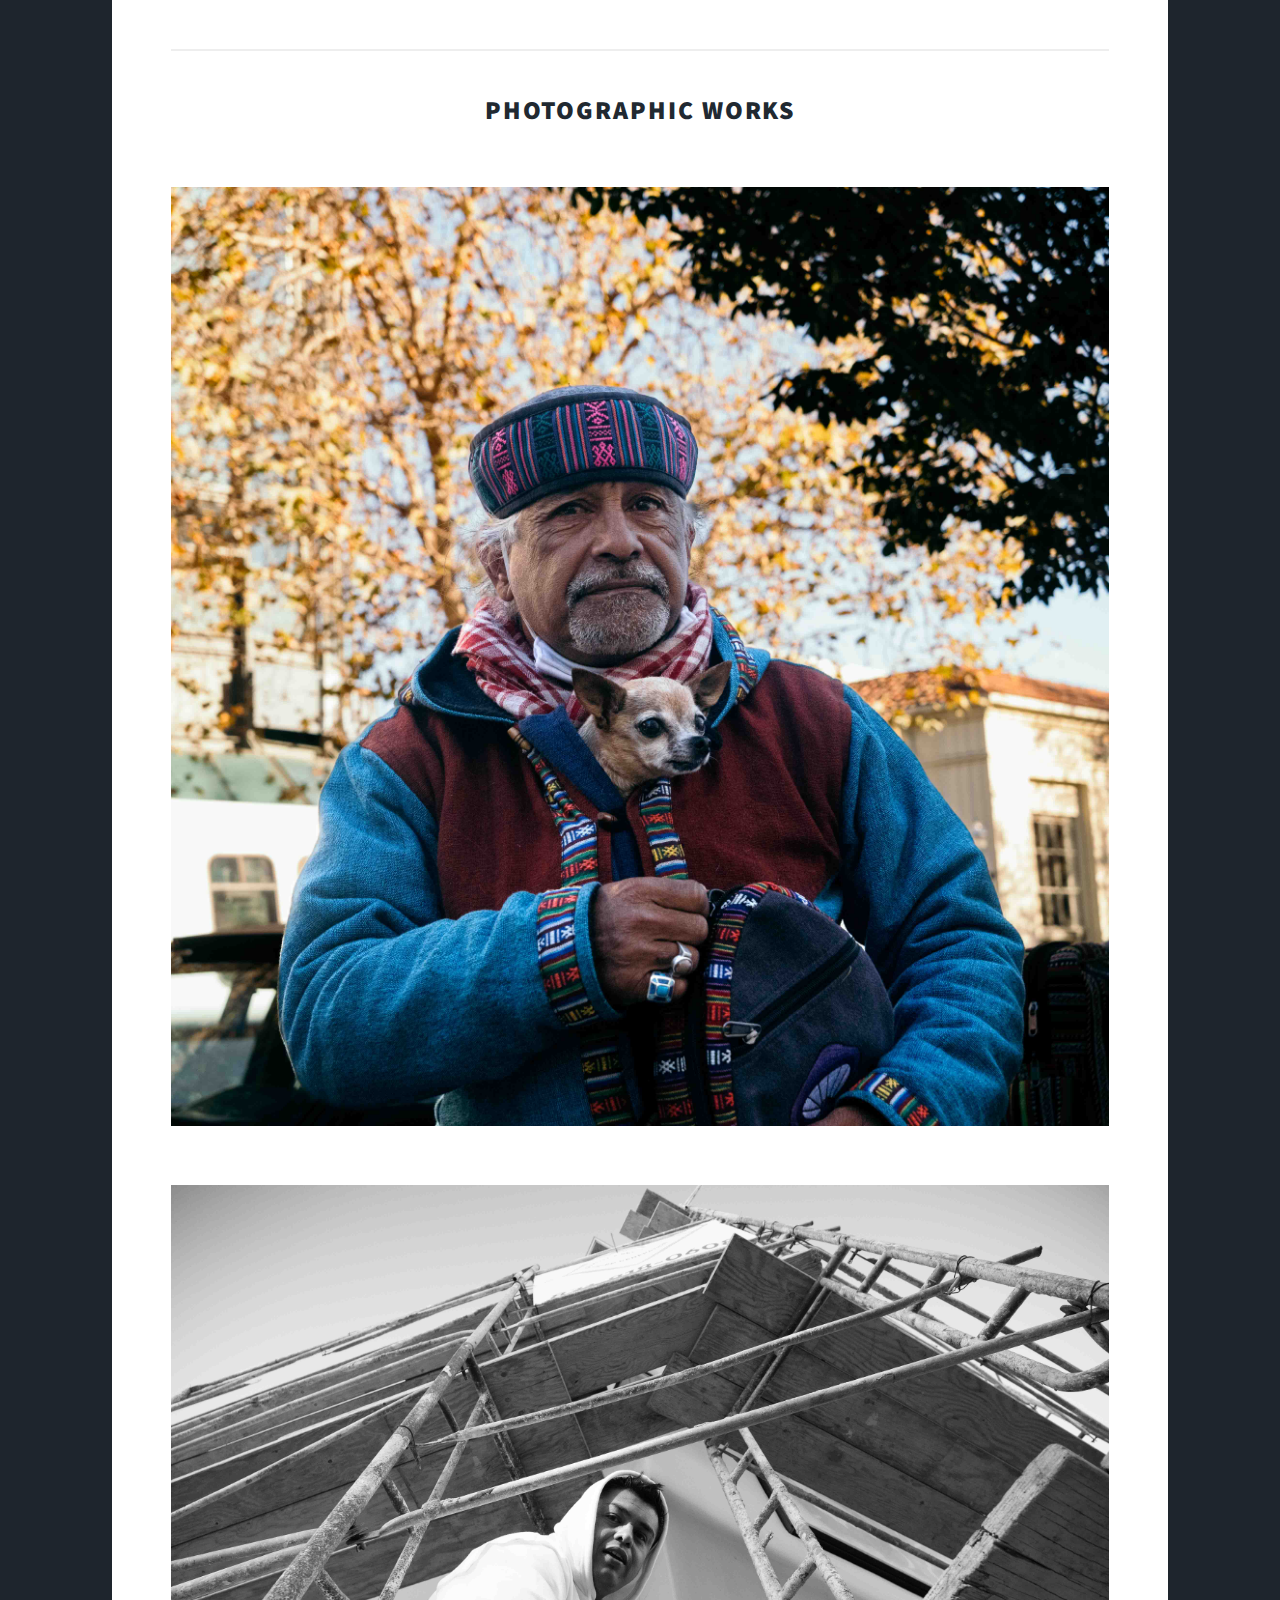
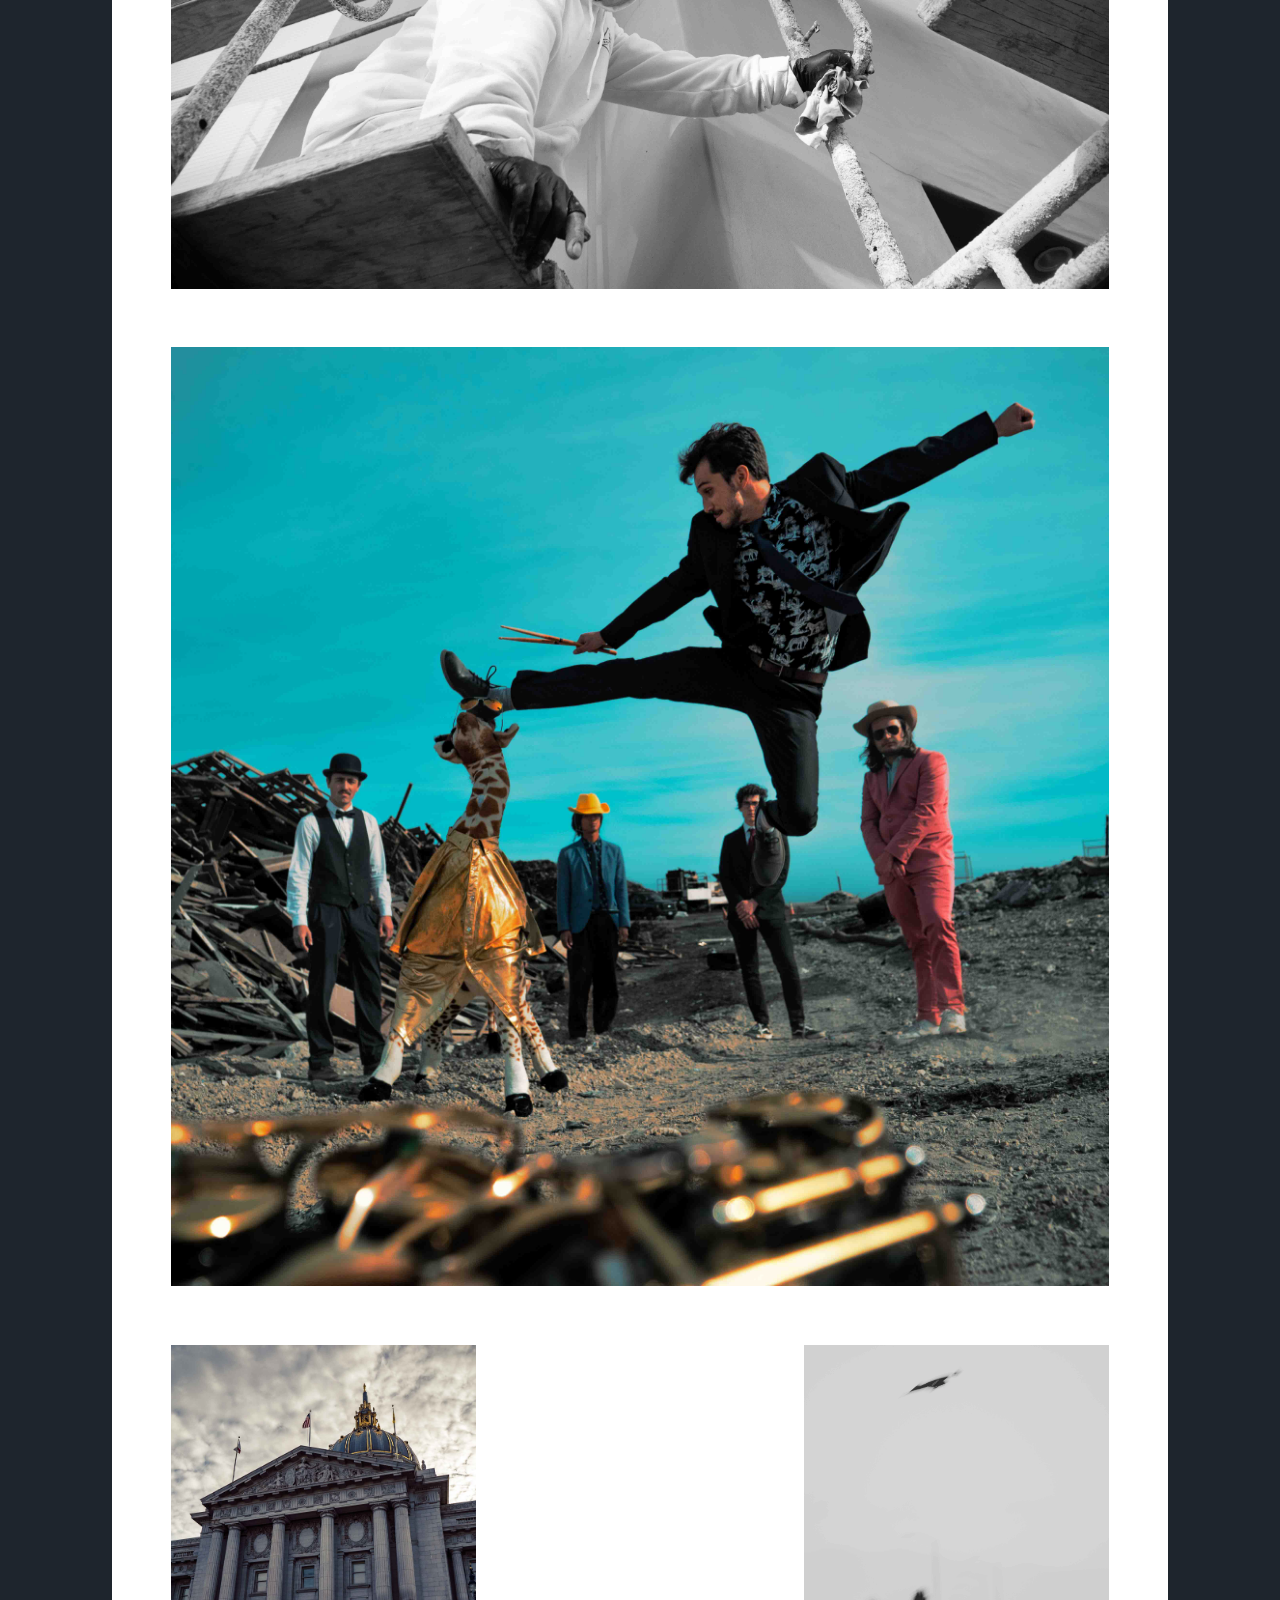
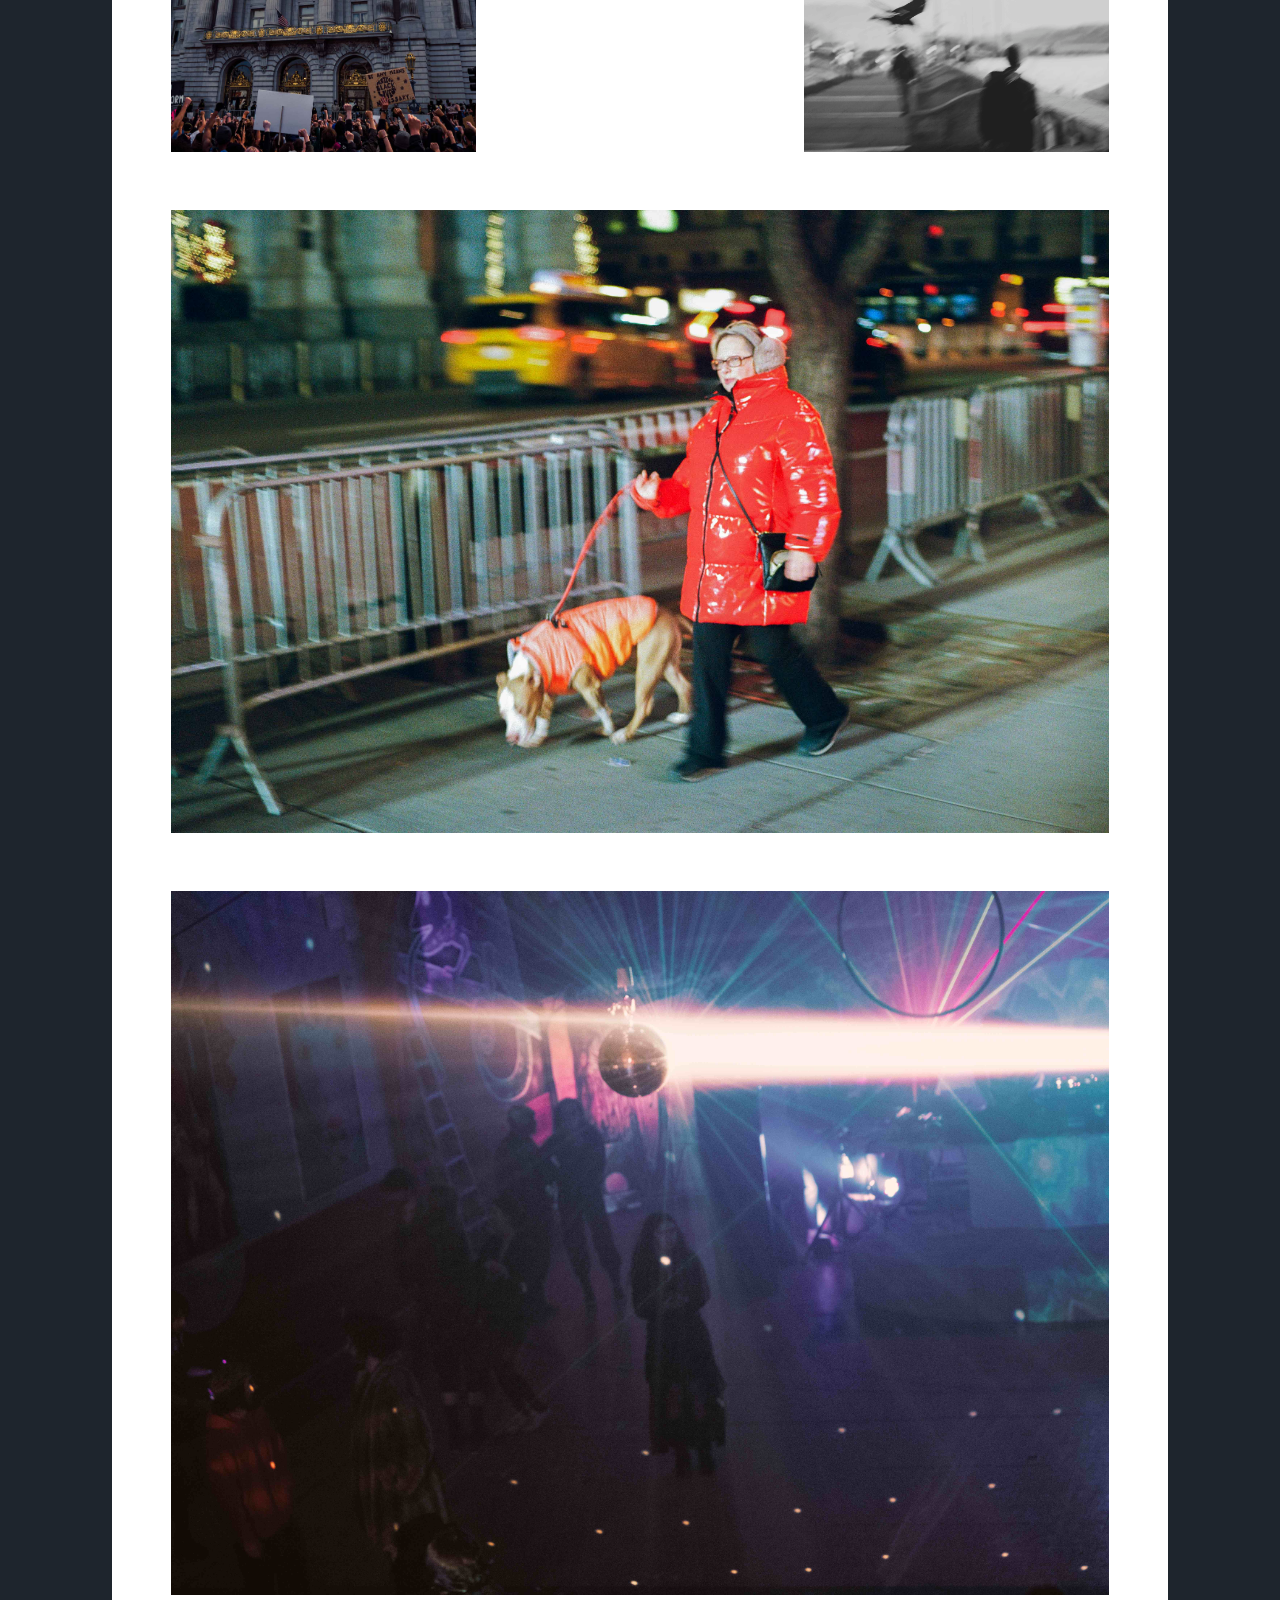
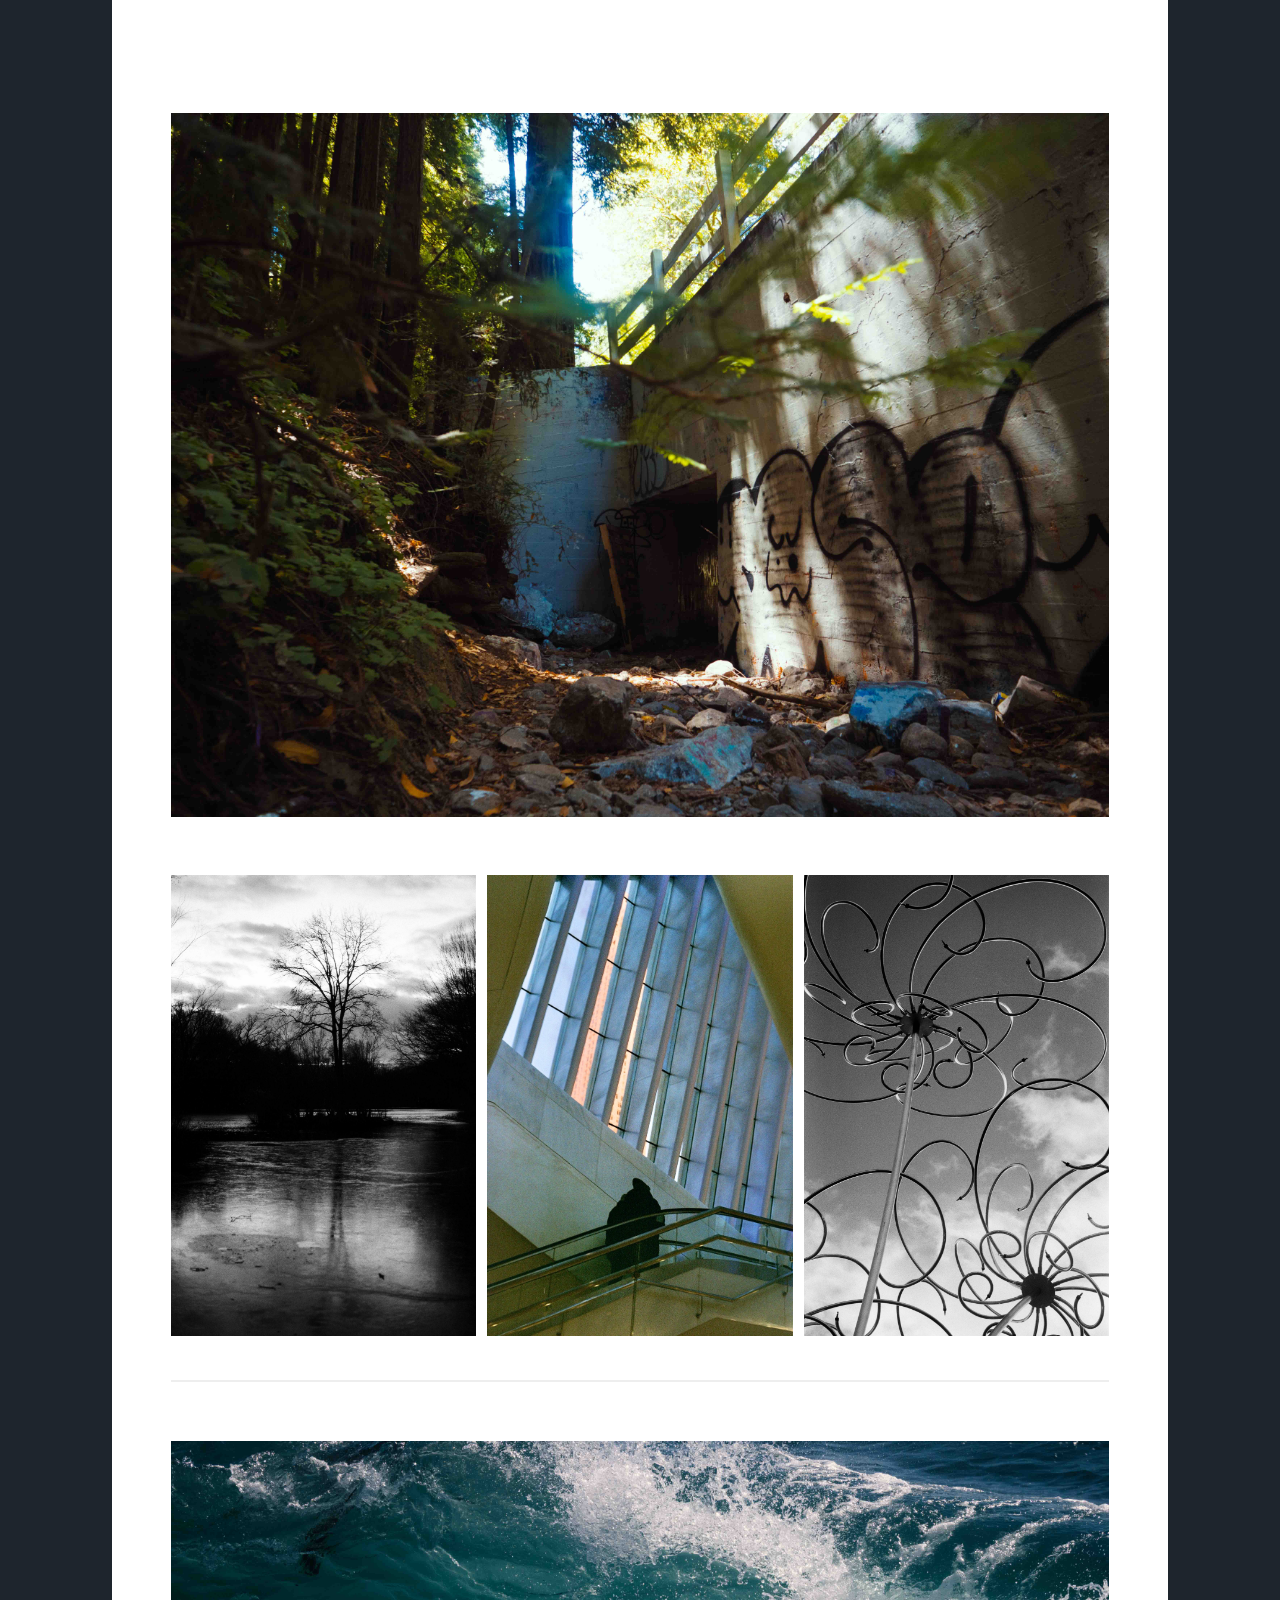
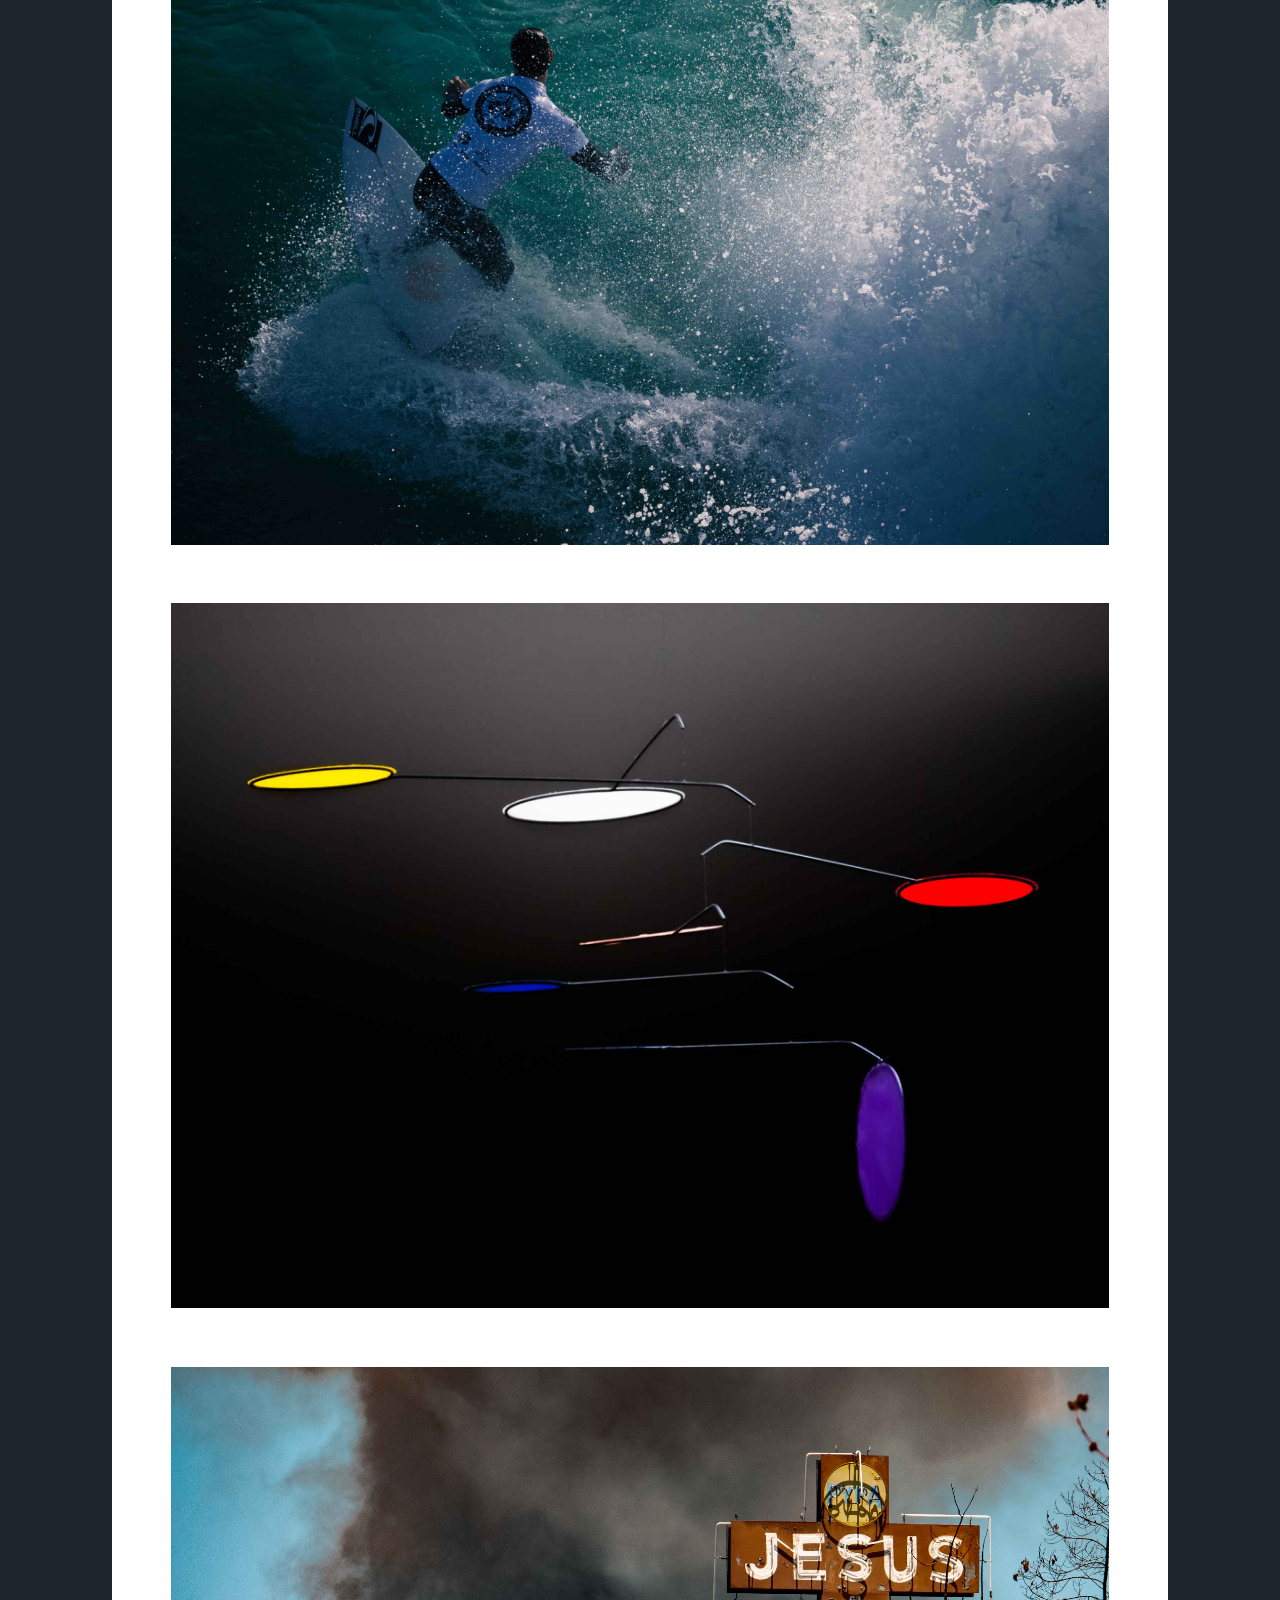
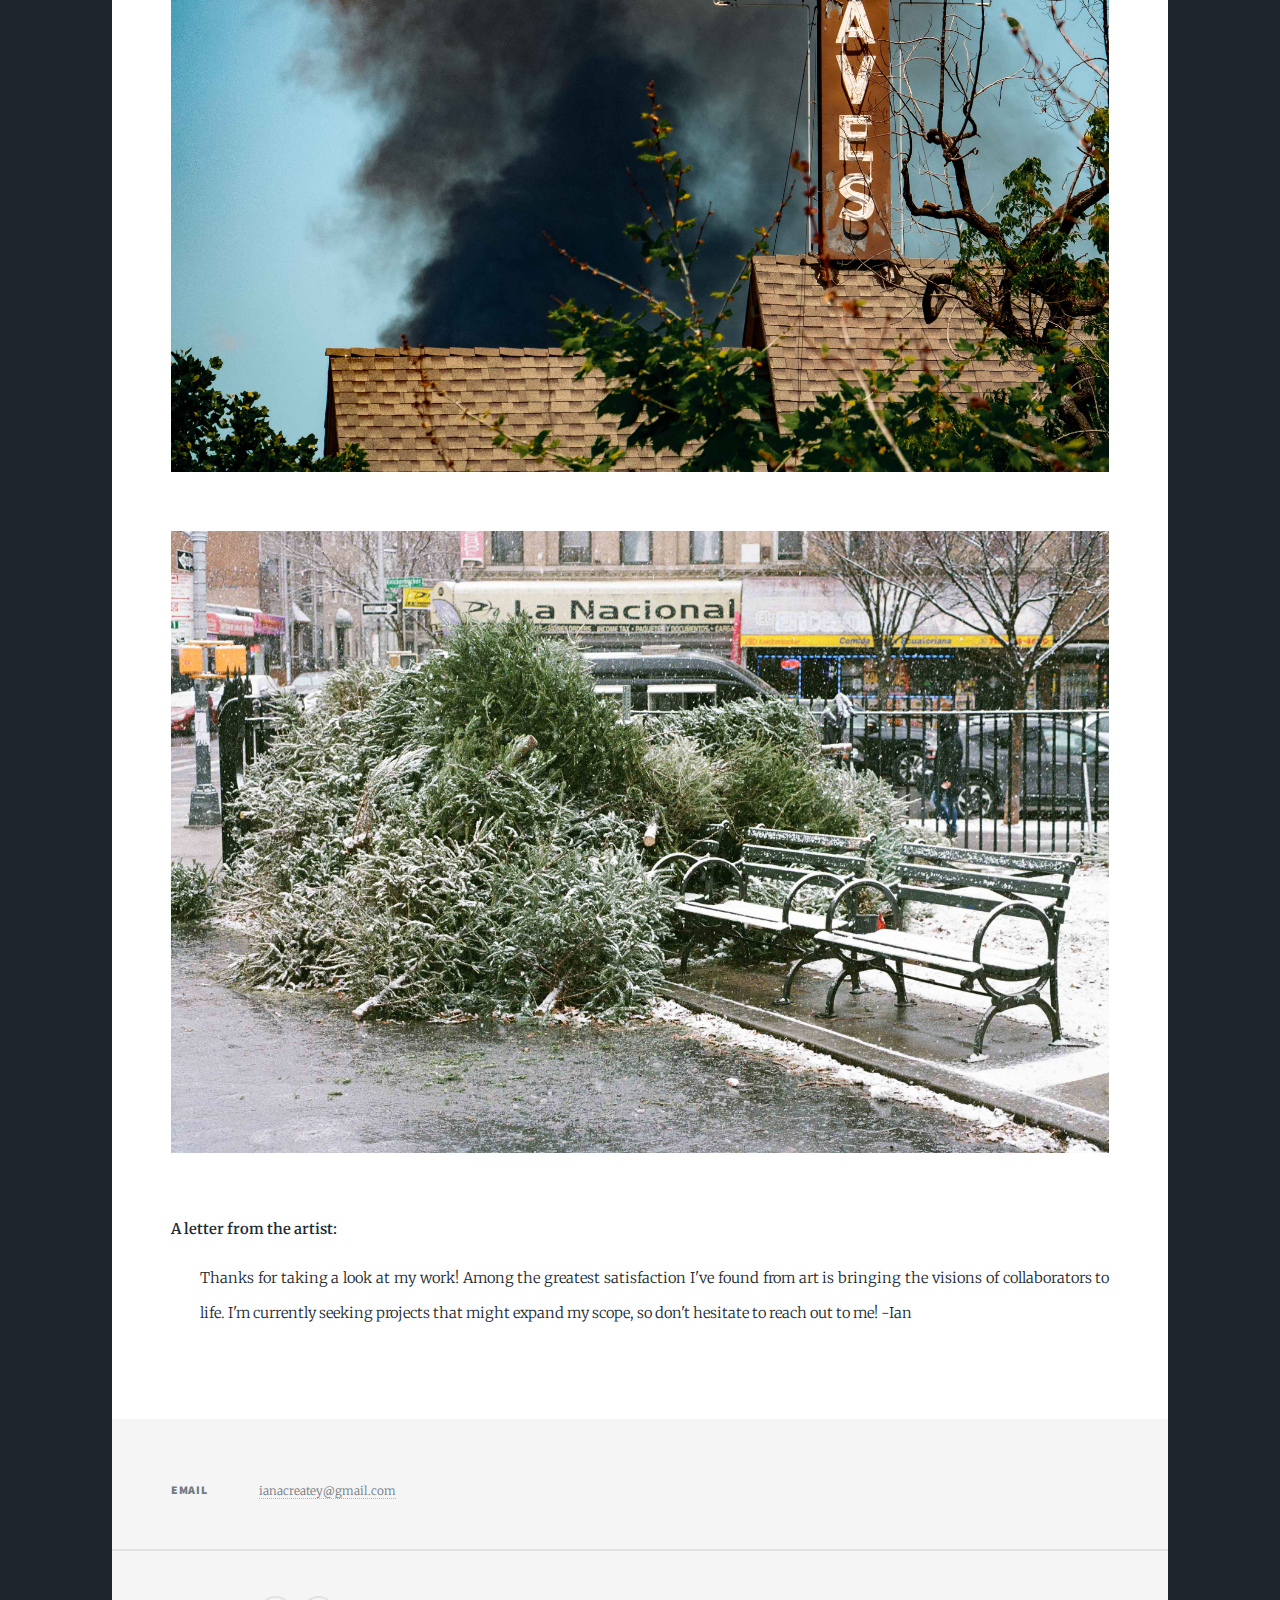
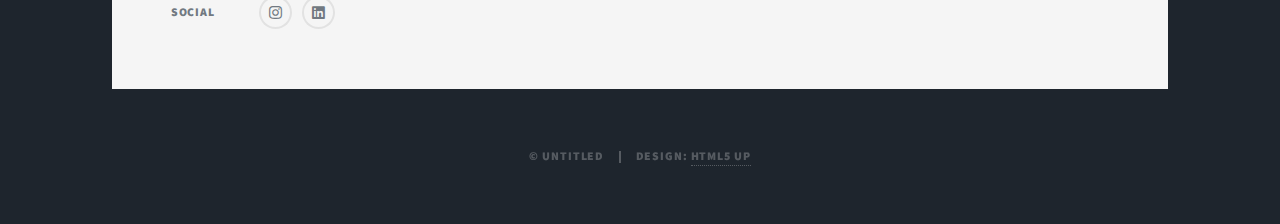
==== commit 001778e0: "Yeuppp" ====
--- a/index.html
+++ b/index.html
@@ -91,7 +91,12 @@
 	<a href="https://www.youtube.com/watch?v=2gbM8DhIv88" class="image main"><img src="images/Screenshot 2024-04-24 at 5.59.51 PM.jpeg" alt="" /></a>
 	<a href="https://youtu.be/m2FEFwvXW8A?si=7FxgLxdZWlvyvpPG" class="image main"><img src="images/Screenshot 2024-04-24 at 3.12.48 PM.jpeg" alt="" /></a>
 	<hr />
-	<h2 style="text-align: center;"> Various Photography </h2>
+	<h2 style="text-align: center;"> Photographic Works </h2>
+	<a class="image main"><img src="images/boom-8.jpg" alt="" /></a>
+	<a class="image main"><img src="images/boom-9.jpg" alt="" /></a>
+	<a class="image main"><img src="images/boom-14.jpg" alt="" /></a>
+
+
 
 	<div class="box alt">
 		<div class="row gtr-50 gtr-uniform">
@@ -104,6 +109,9 @@
 
 
 	<a class="image main"><img src="images/Film1.0-4.jpg" alt="" /></a>
+	<a class="image main"><img src="images/aa6.jpg" alt="" /></a>
+							<a class="image main"><img src="images/P1084136yeah Large.jpeg" alt="" /></a>
+							<a class="image main"><img src="images/boom-2.jpg" alt="" /></a>
 	<div class="row gtr-50 gtr-uniform">
 										
 		<div class="col-4"><span class="image fit"><img src="images/Film1.0-14.jpg" alt="" /></span></div>
@@ -113,7 +121,6 @@
 		</div>
 		<hr />
 
-	<a class="image main"><img src="images/Film1.0-13.jpg" alt="" /></a>
 
 								
 
@@ -130,34 +137,17 @@
 
 
 							<!--	<a href="https://youtu.be/7sWIqx3-7x4" class="image main"><img src="images/Screenshot 2024-04-24 at 3.20.32 PM 1.jpeg" alt="" /></a> -->
-
-								<div class="box alt">
-									<div class="row gtr-50 gtr-uniform">
-										
-										<div class="col-4"><span class="image fit"><img src="images/ron.jpg" alt="" /></span></div>
-										<div class="col-4"><span class="image fit"><img src="images/aa6.jpg" alt="" /></span></div>
-										<div class="col-4"><span class="image fit"><img src="images/P1084136yeah Large.jpeg" alt="" /></span></div>
-										<!-- Break -->
-		<div class="col-4"><span class="image fit"><img src="images/boom-2.jpg" alt="" /></span></div>
-		<div class="col-4"><span class="image fit"><img src="images/boom-12.jpg" alt="" /></span></div>
-		<div class="col-4"><span class="image fit"><img src="images/aa1.jpg" alt="" /></span></div>
-										
-									
-											<div class="col-4"><span class="image fit"><img src="images/boom-8.jpg" alt="" /></span></div>
-											<div class="col-4"><span class="image fit"><img src="images/boom-14.jpg" alt="" /></span></div>
-											<div class="col-4"><span class="image fit"><img src="images/P1060290.jpg" alt="" /></span></div>
-											<!-- Break -->
-											<div class="col-4"><span class="image fit"><img src="images/pic99.jpg" alt="" /></span></div>
-											<div class="col-4"><span class="image fit"><img src="images/boom-9.jpg" alt="" /></span></div>
-											<div class="col-4"><span class="image fit"><img src="images/pic01.jpg" alt="" /></span></div>
-										</div>
-										<hr />
+							
+							<a class="image main"><img src="images/boom-12.jpg" alt="" /></a>
+							<a class="image main"><img src="images/pic99.jpg" alt="" /></a>
+							<a class="image main"><img src="images/pic01.jpg" alt="" /></a>
+
 
 								<a  class="image main"><img src="images/Film1.0-5.jpg" alt="" /></a>
 								<dl>
 									<dt>A letter from the artist:</dt>
 									<dd>
-										<p>Thanks for taking a look at my work! Among the greatest satisfaction I've found from art is bringing the visions of collaborators to life. I'm currently seeking projects that might expand my scope, so don't hesitate to reach out to me . 
+										<p>Thanks for taking a look at my work! Among the greatest satisfaction I've found from art is bringing the visions of collaborators to life. I'm currently seeking projects that might expand my scope, so don't hesitate to reach out to me! 
 
 											
 											-Ian
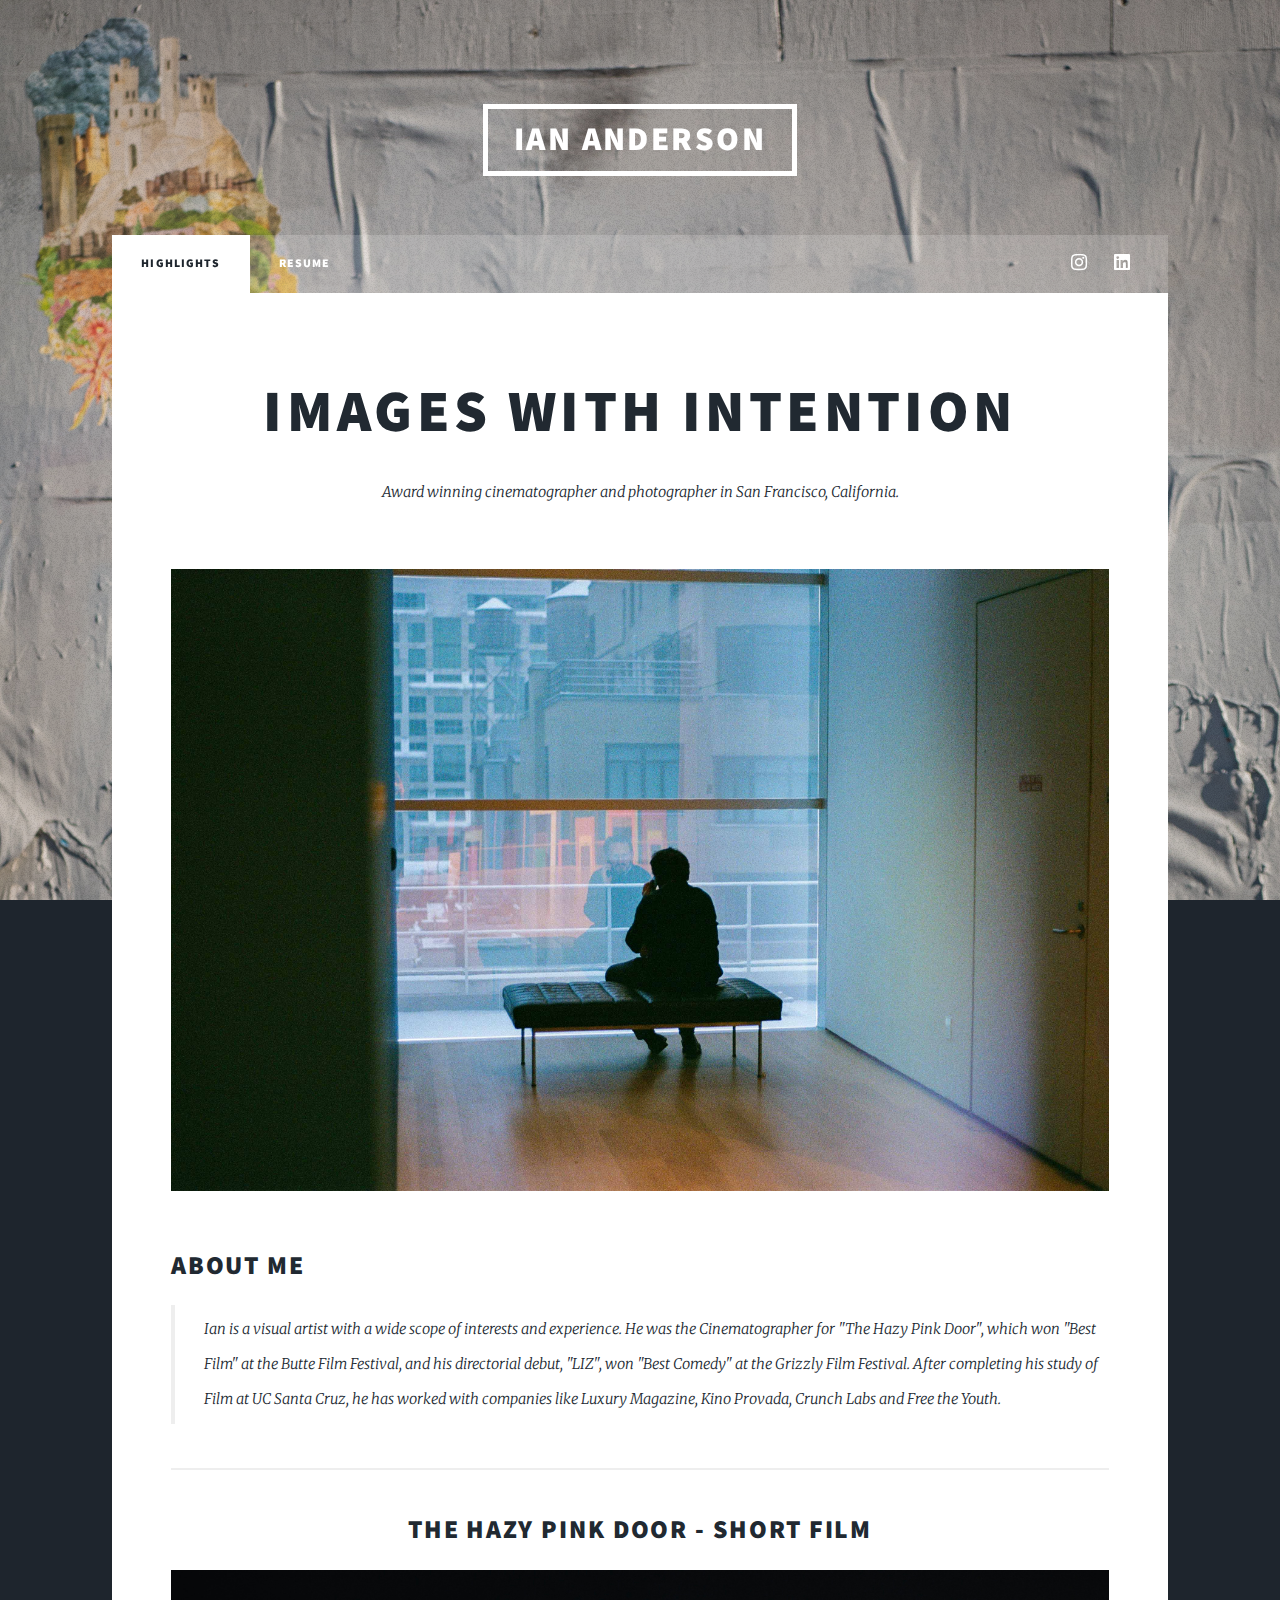
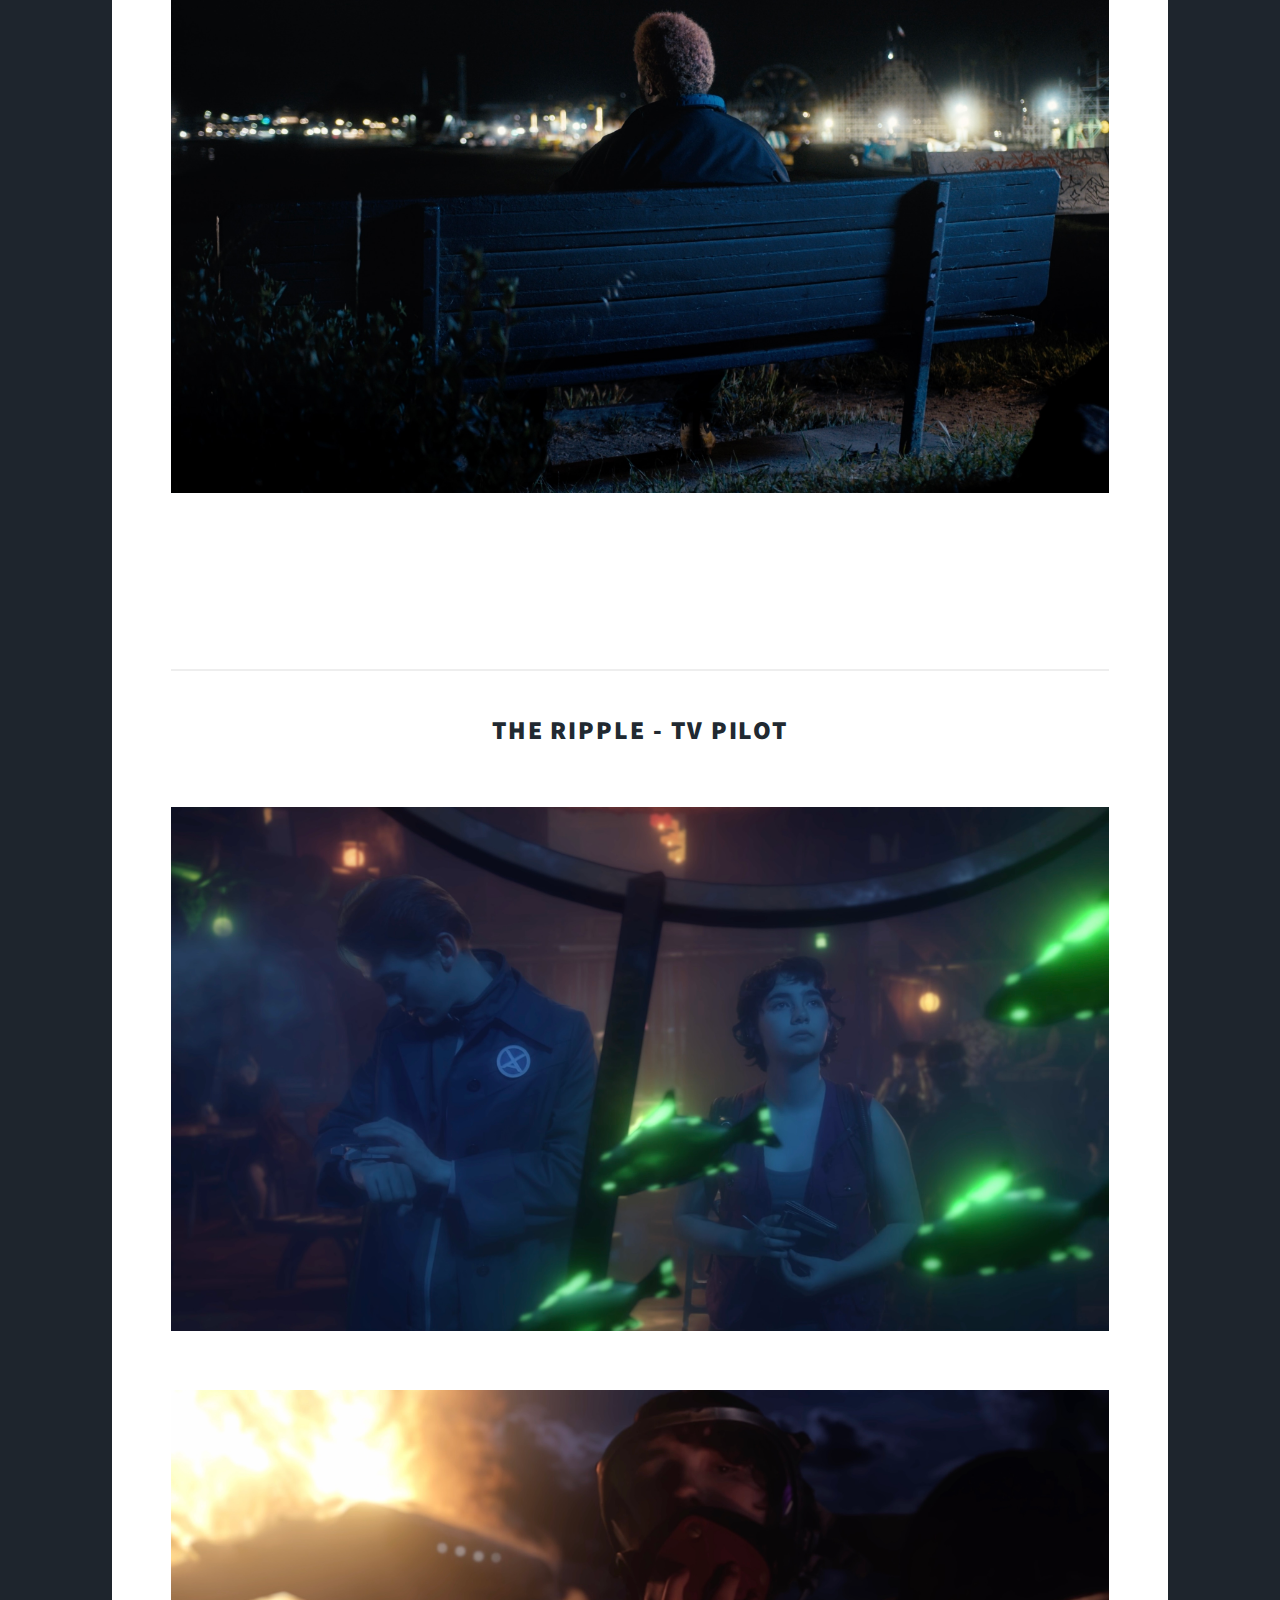
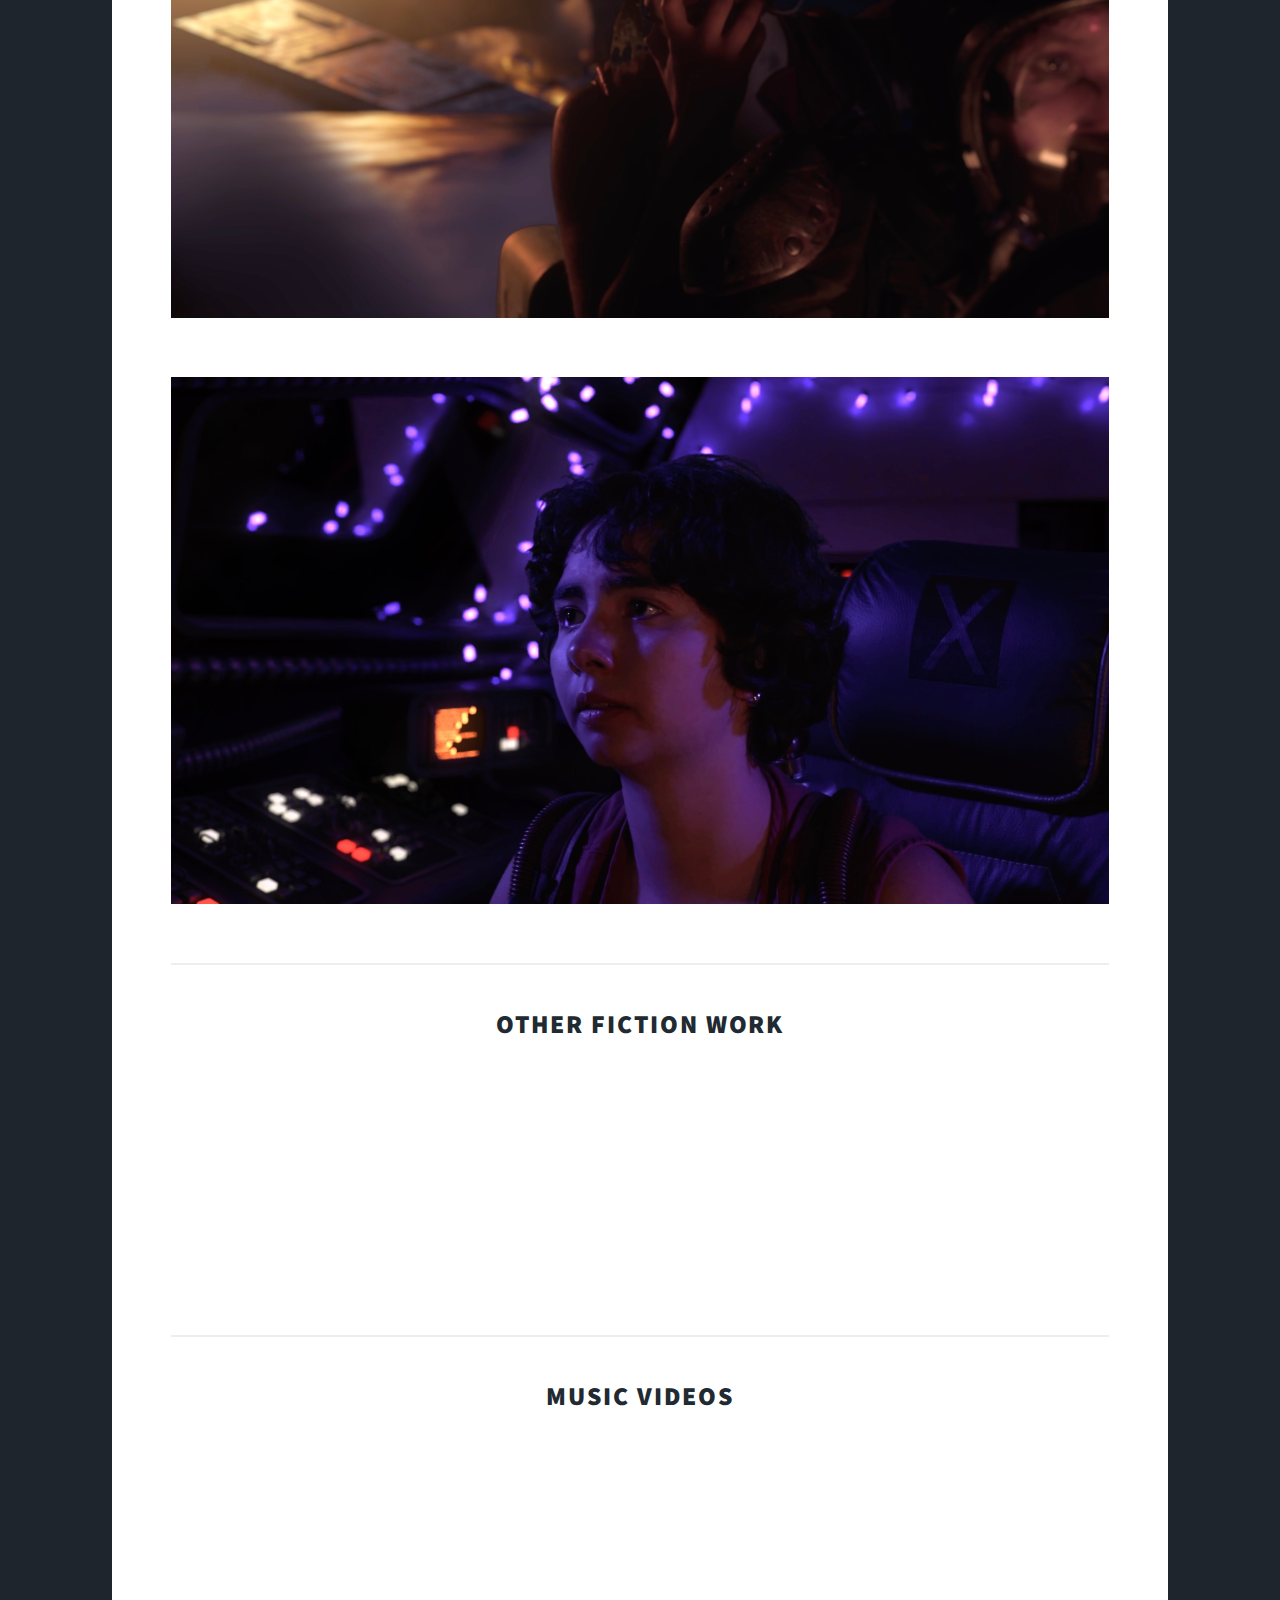
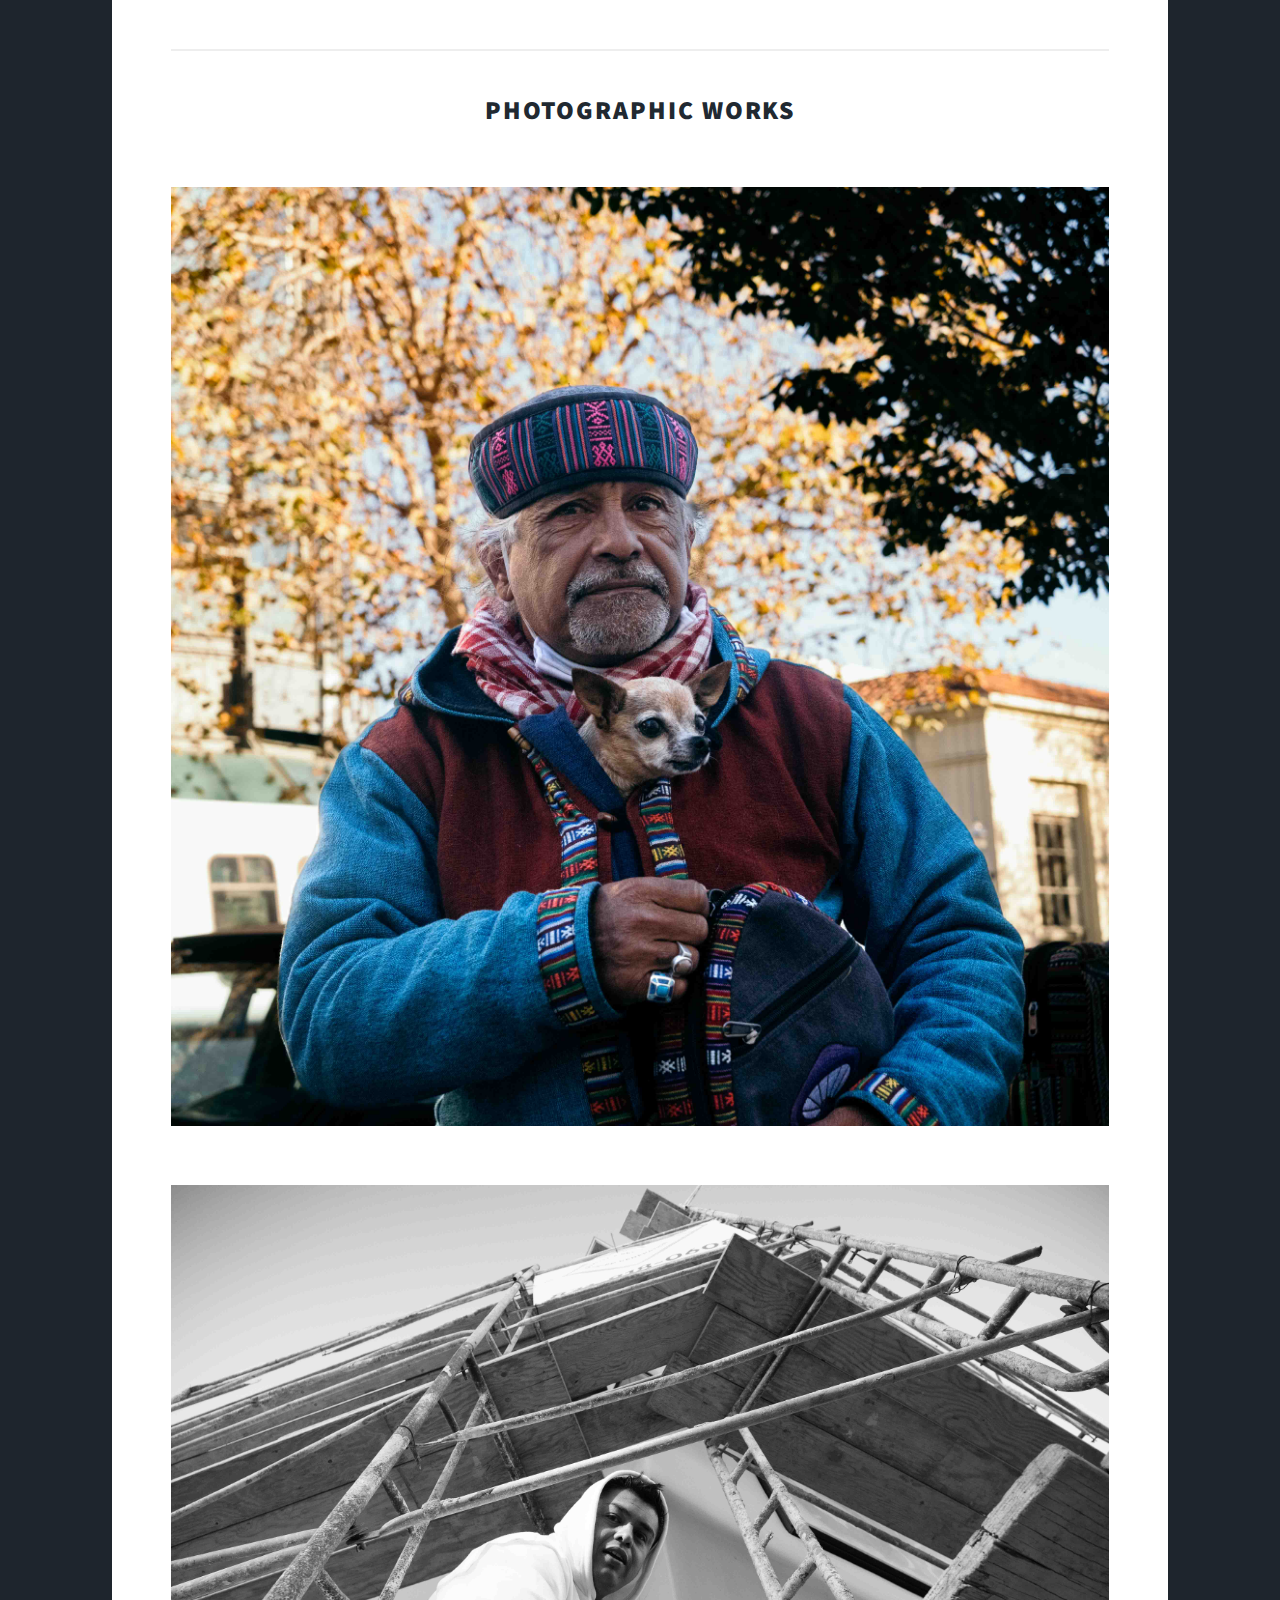
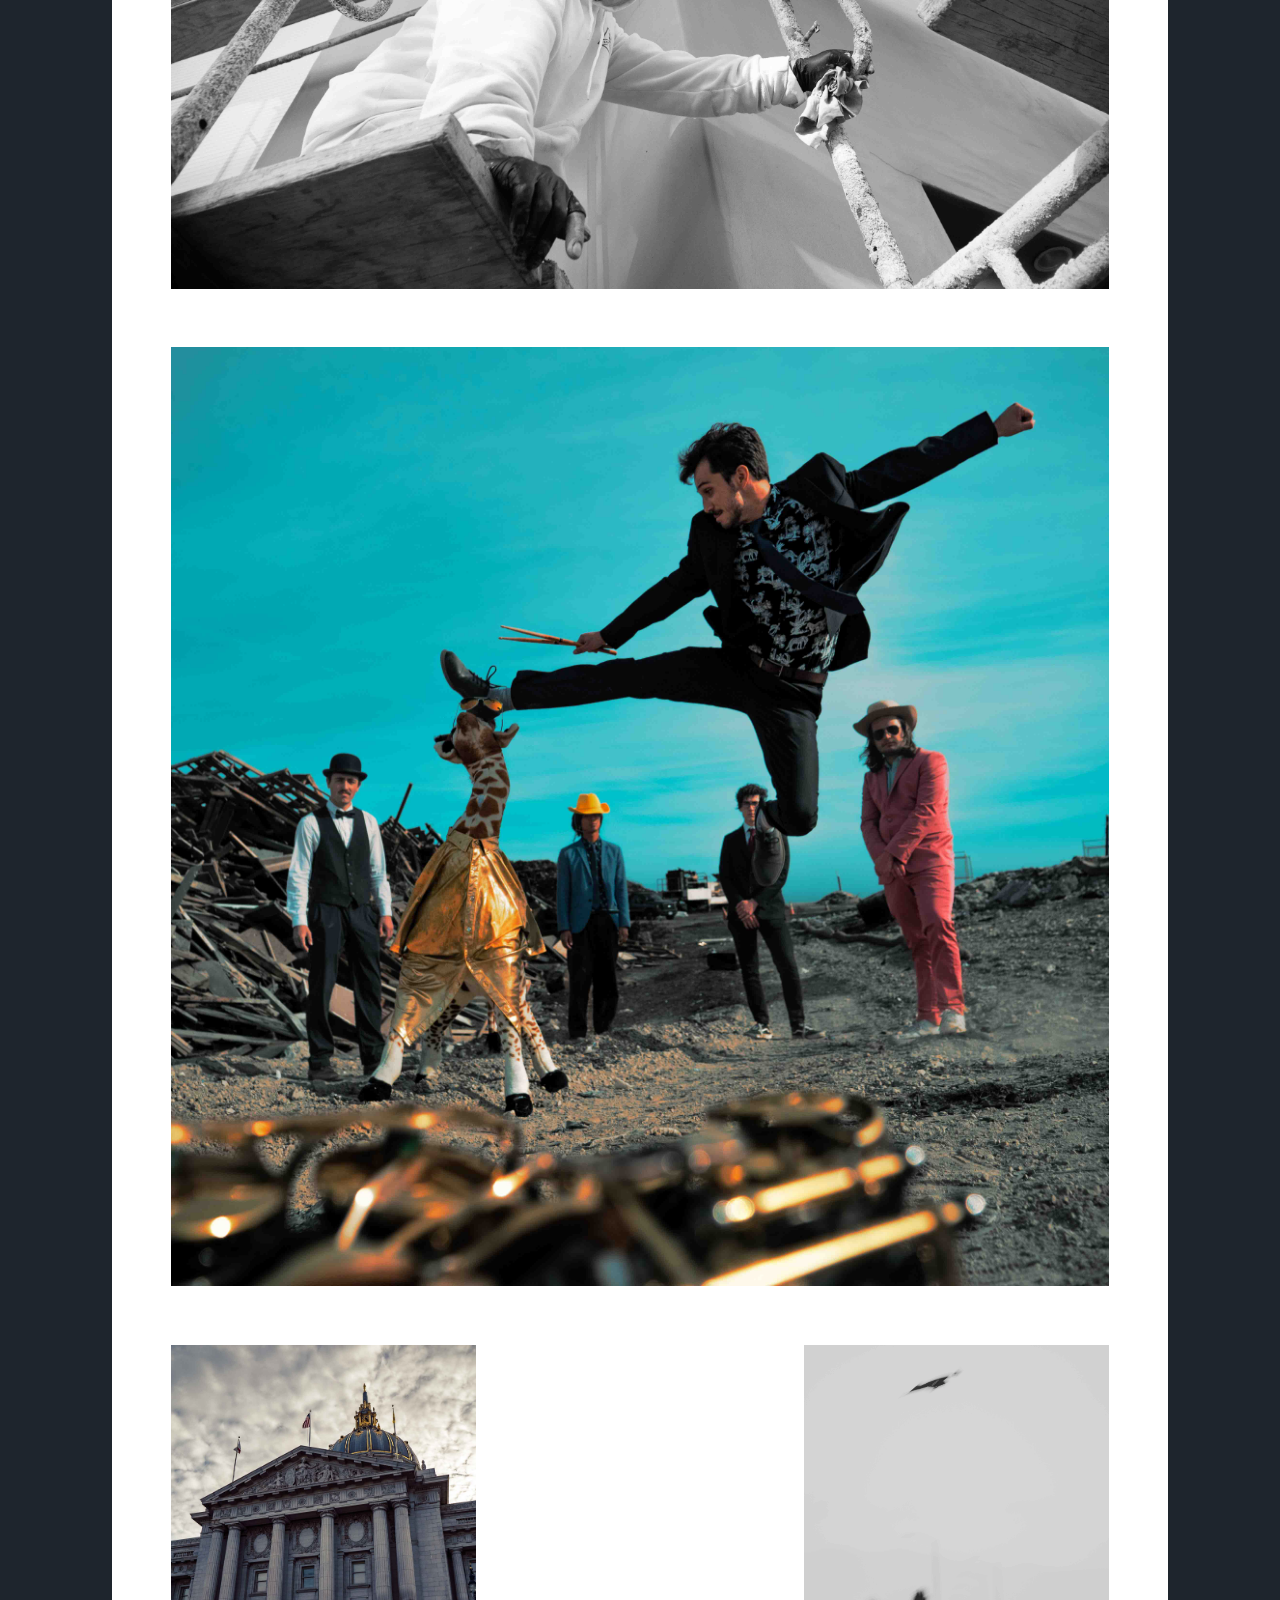
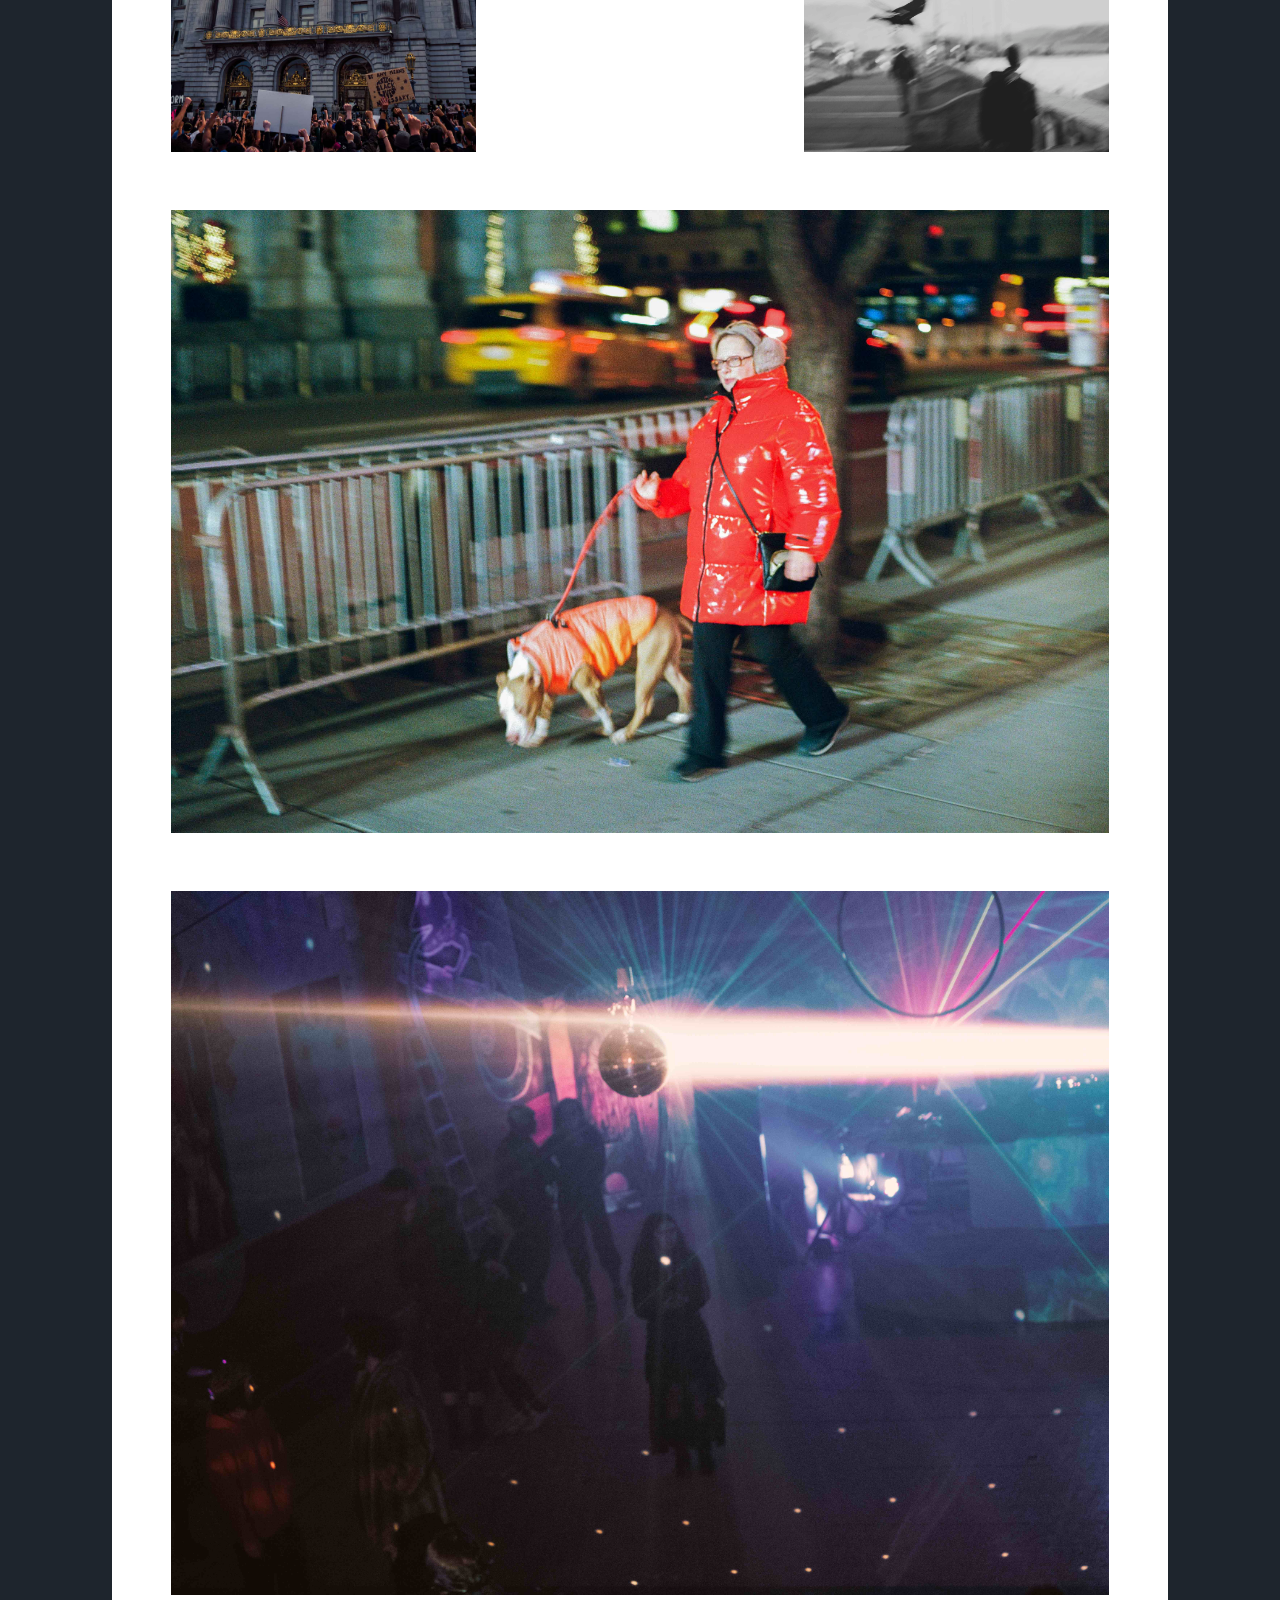
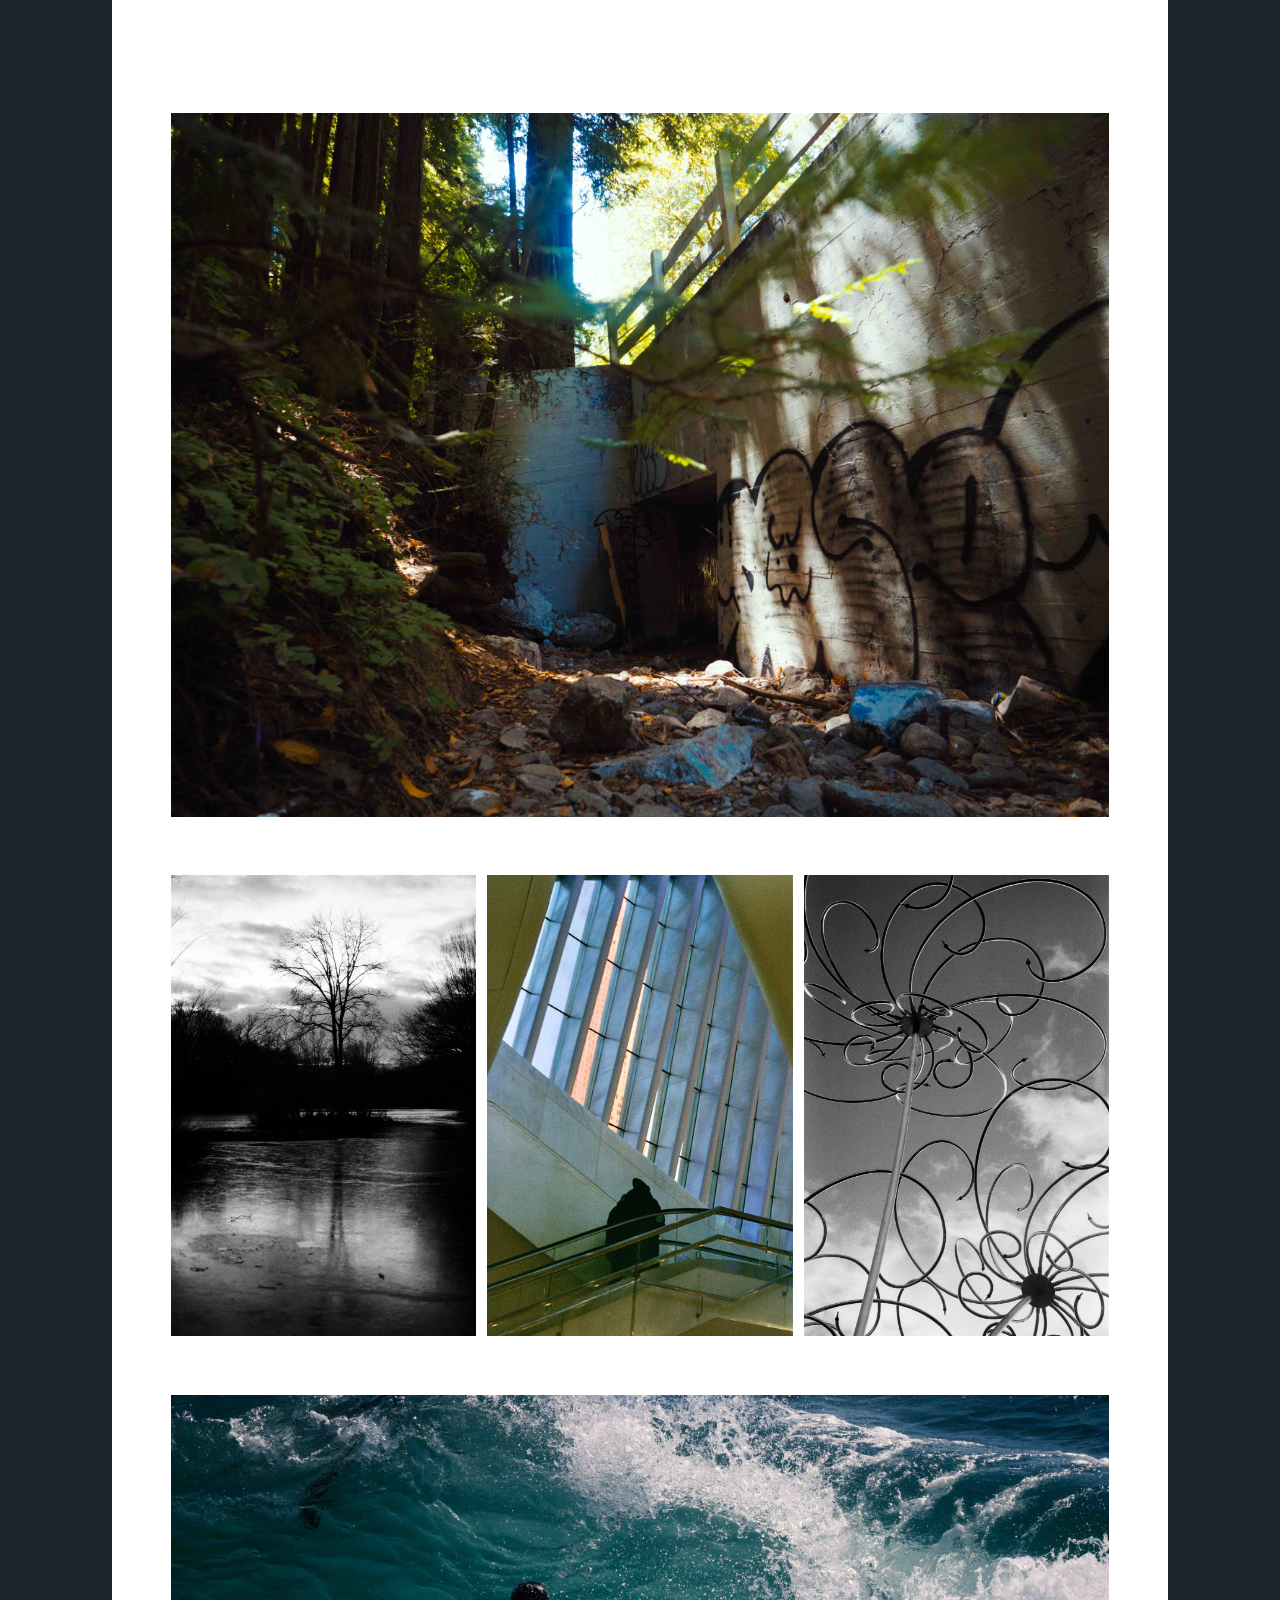
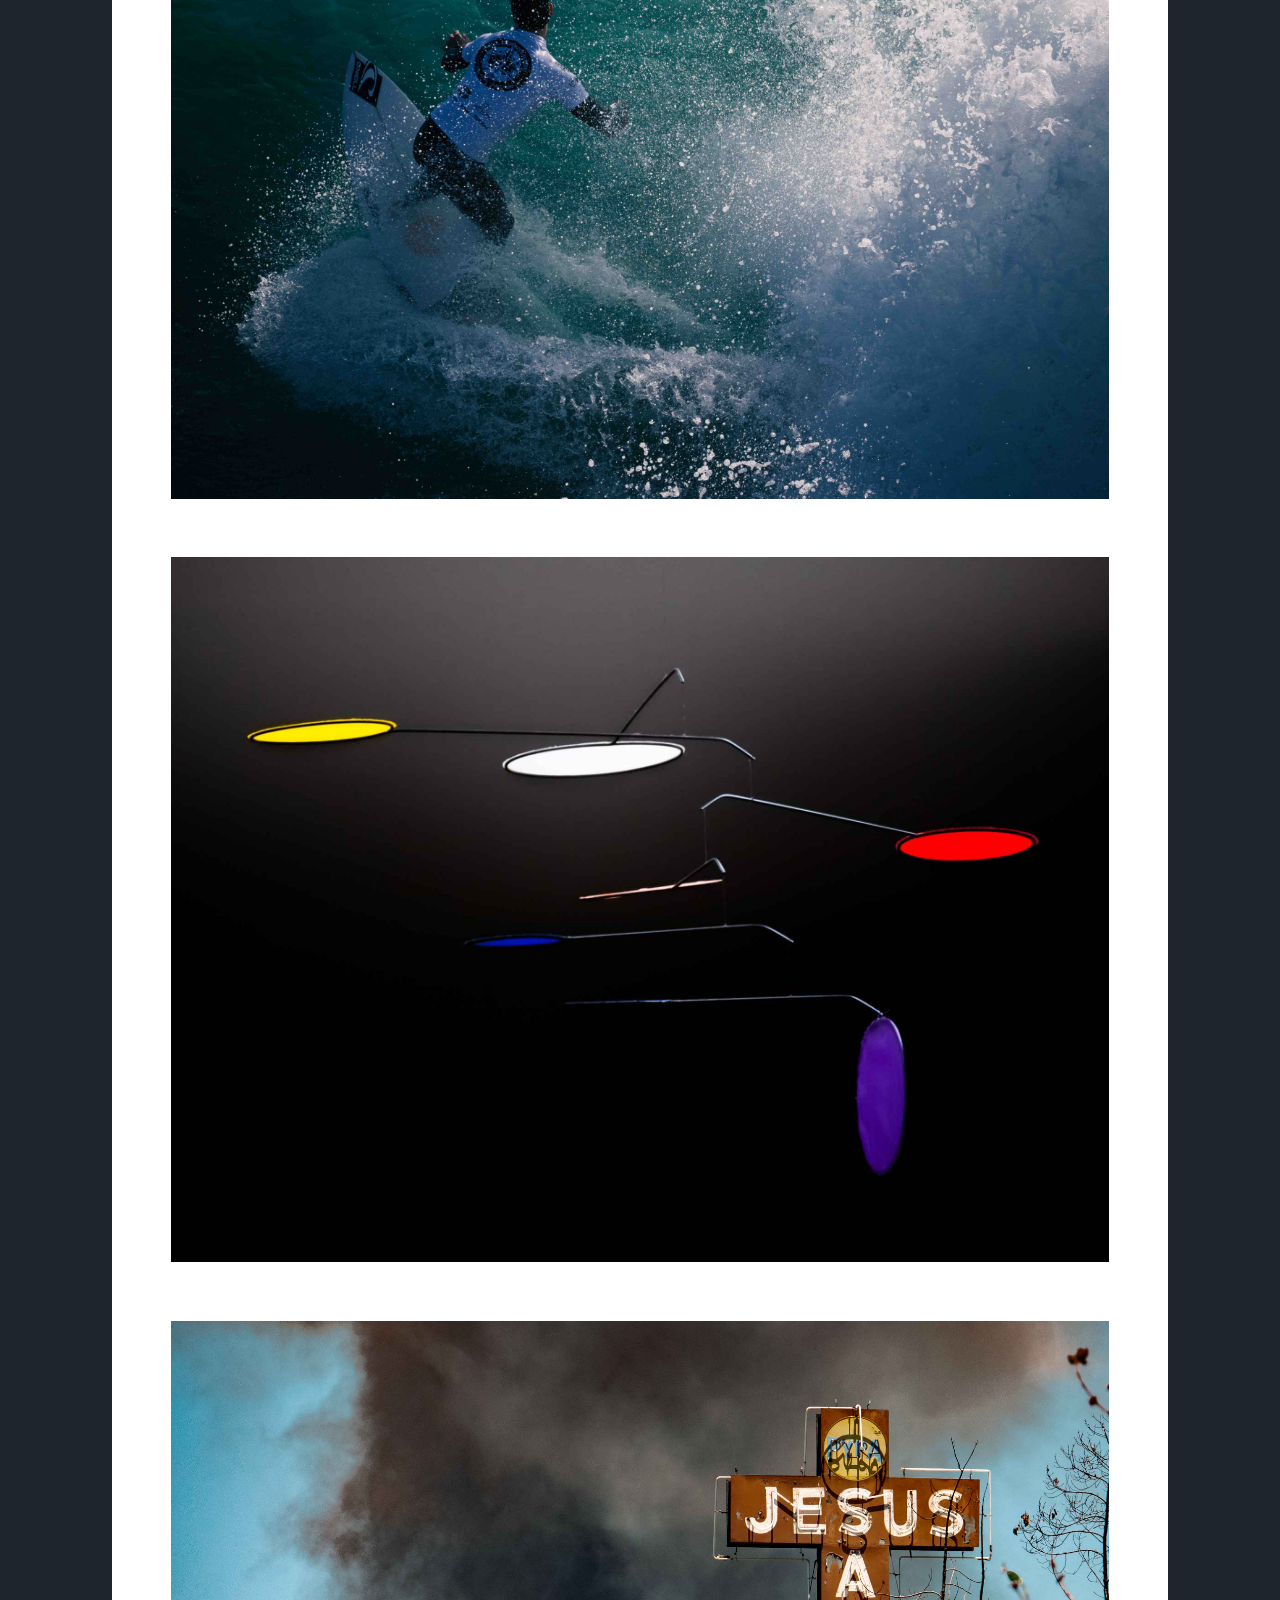
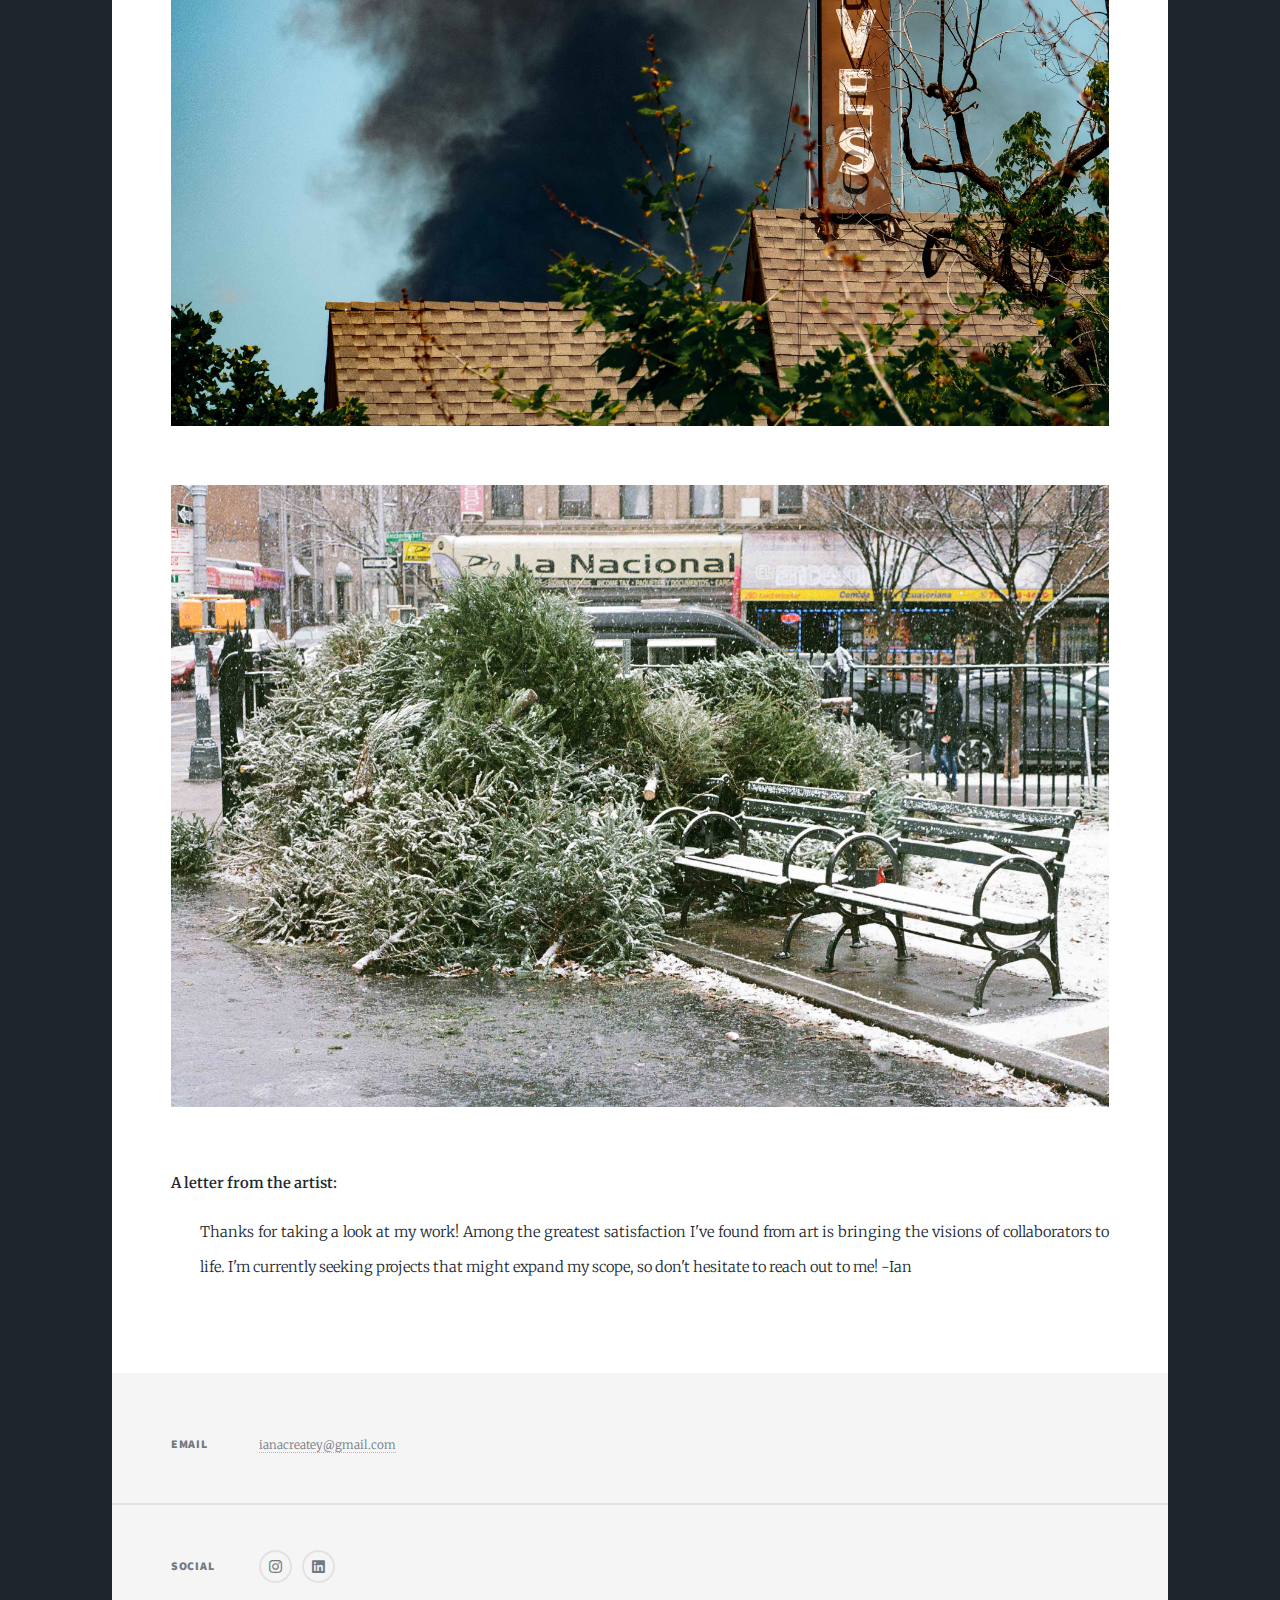
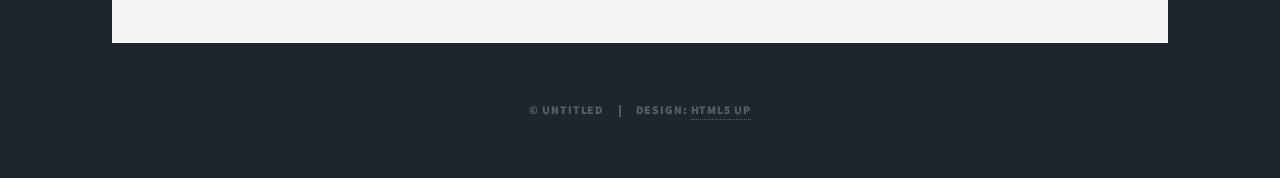
==== commit f55612f9: "sdfghj" ====
--- a/index.html
+++ b/index.html
@@ -119,7 +119,6 @@
 		<div class="col-4"><span class="image fit"><img src="images/IMG_2302 Large.jpeg" alt="" /></span></div>
 		<div class="col-4"><span class="image fit"><img src="images/Film1.0-12.jpg" alt="" /></span></div>
 		</div>
-		<hr />
 
 
 								
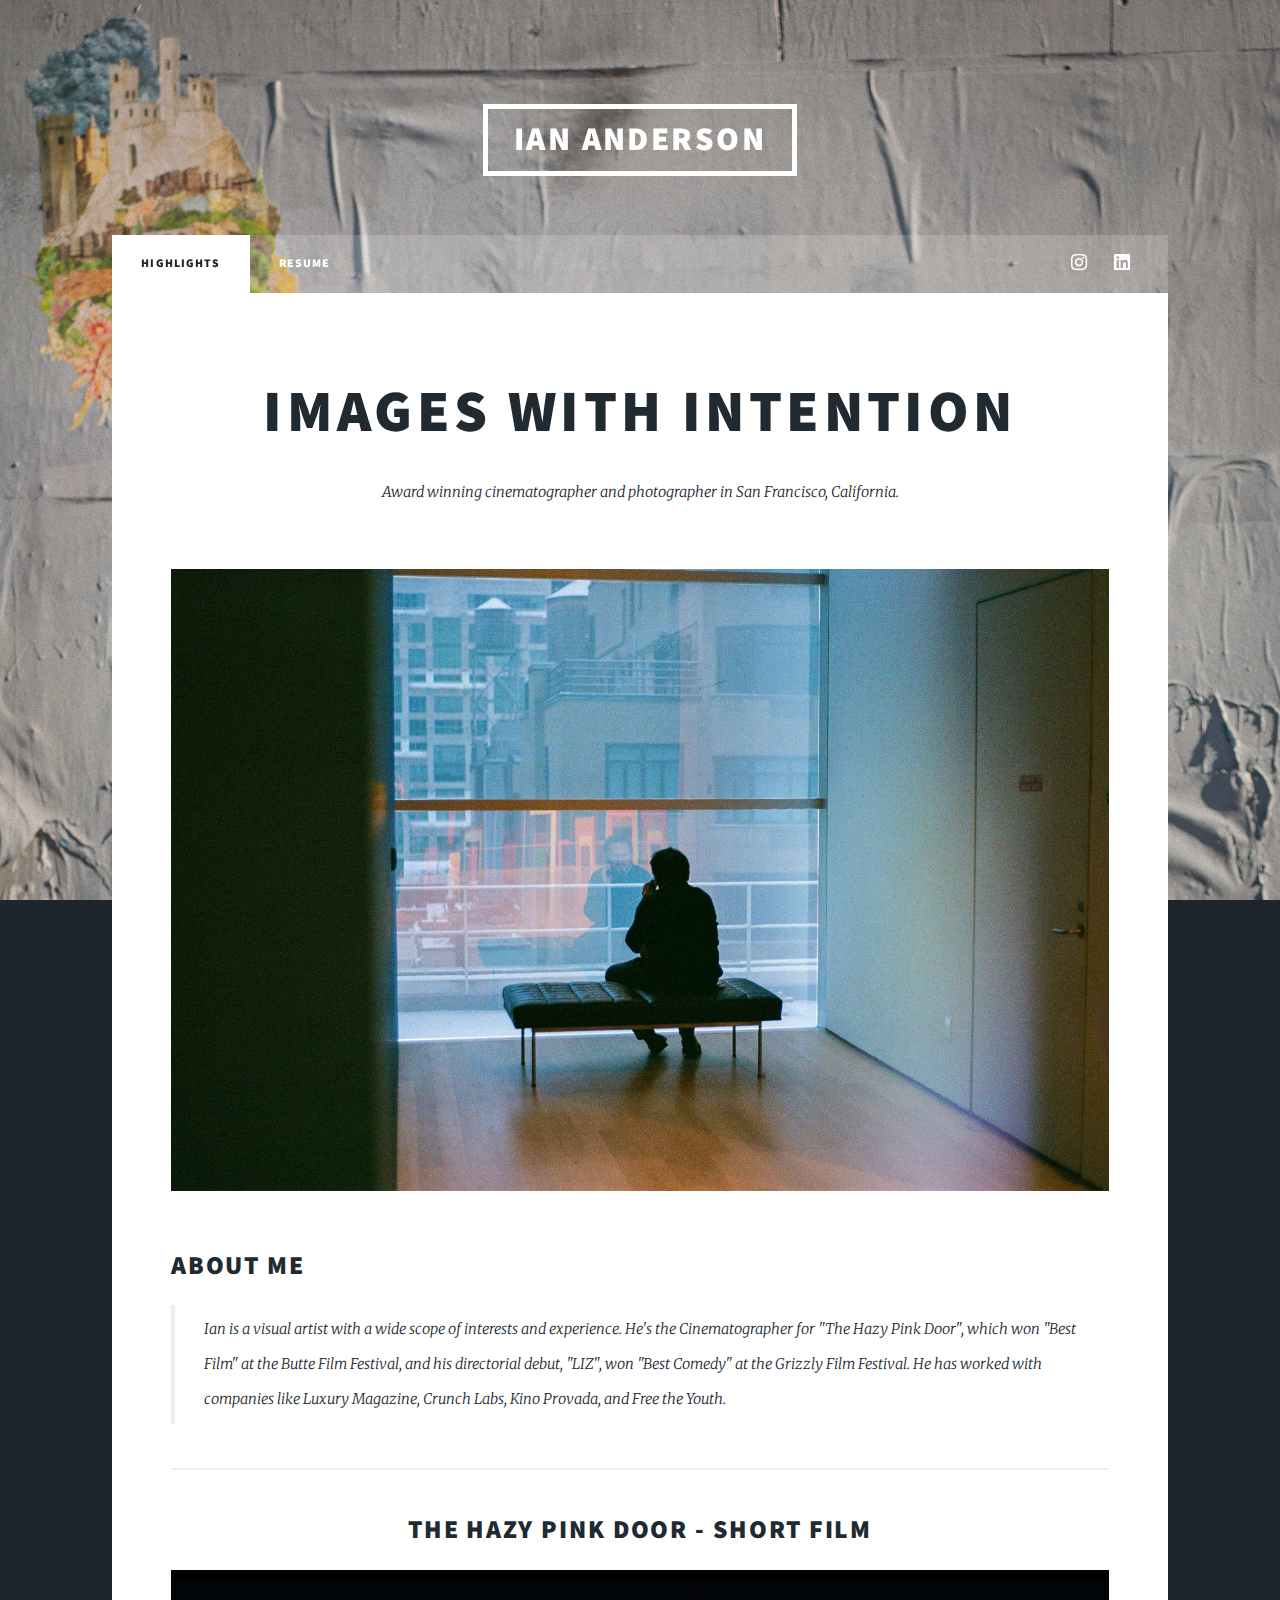
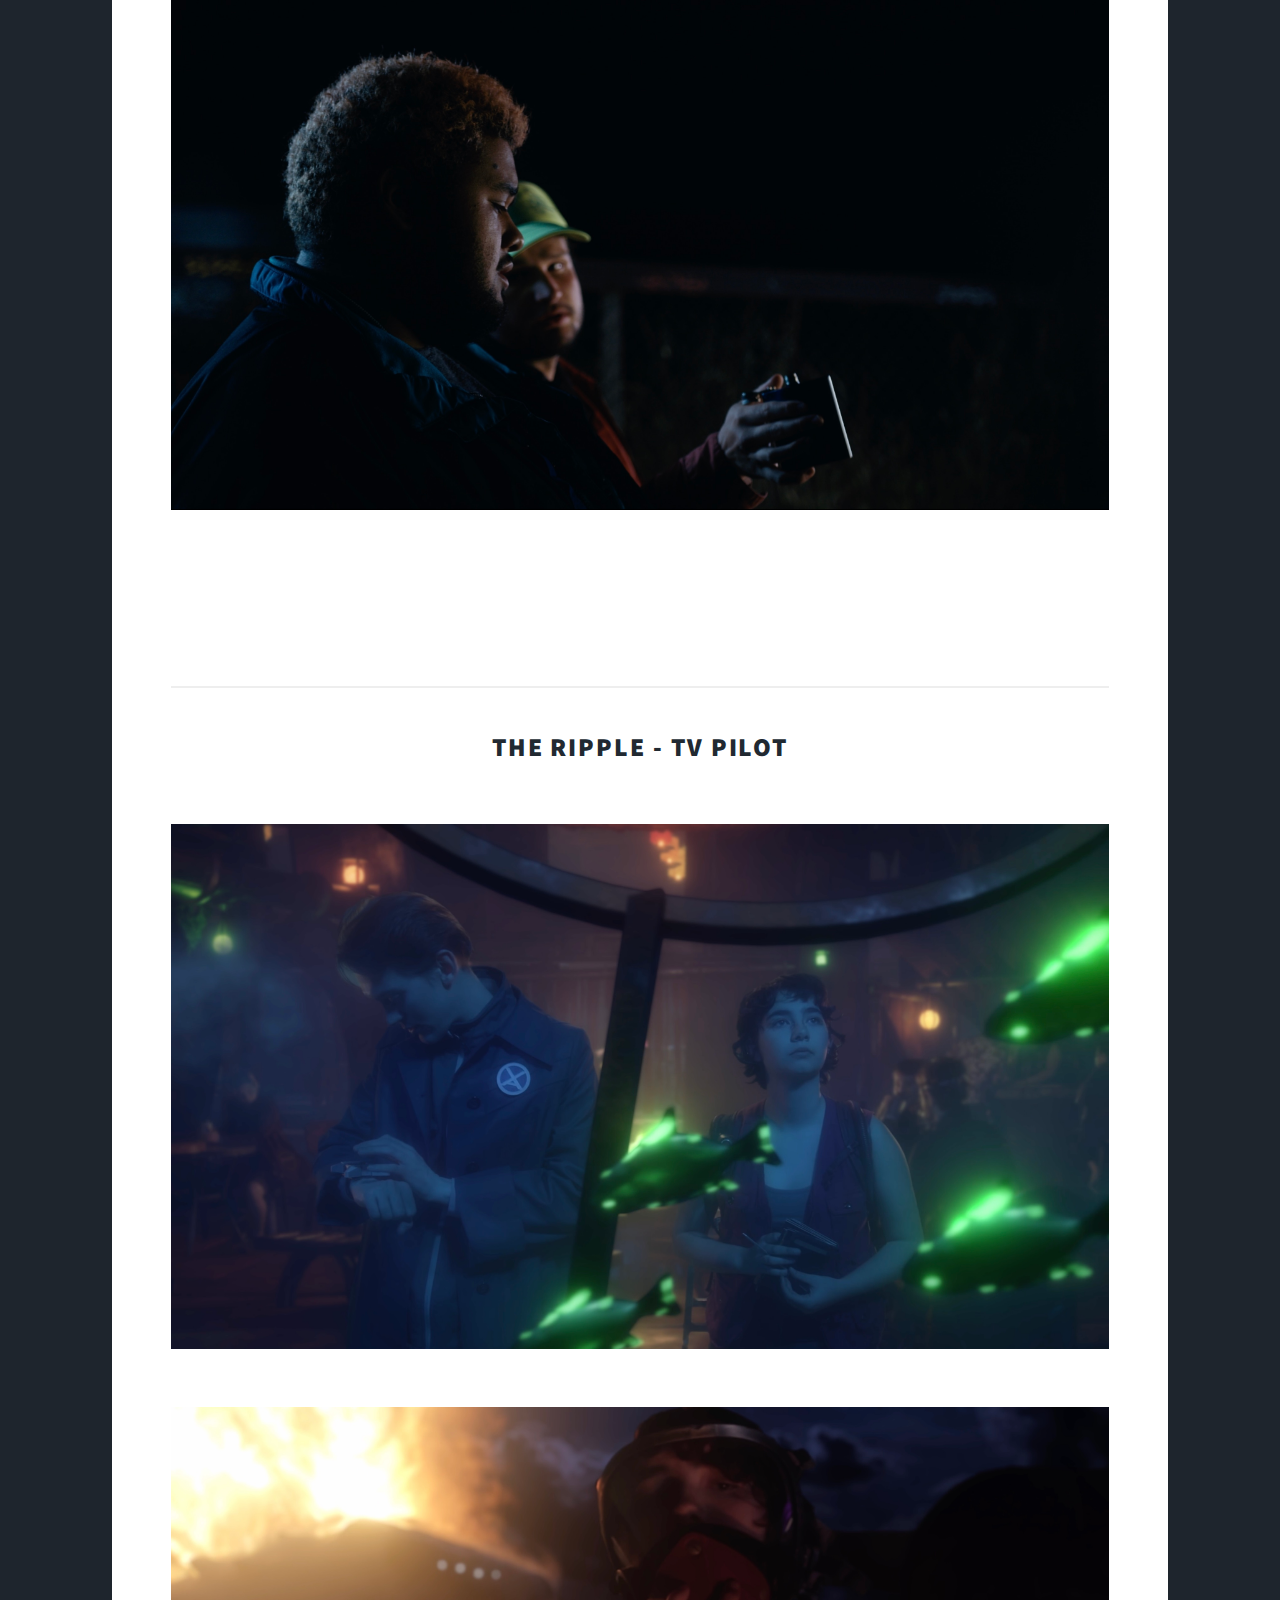
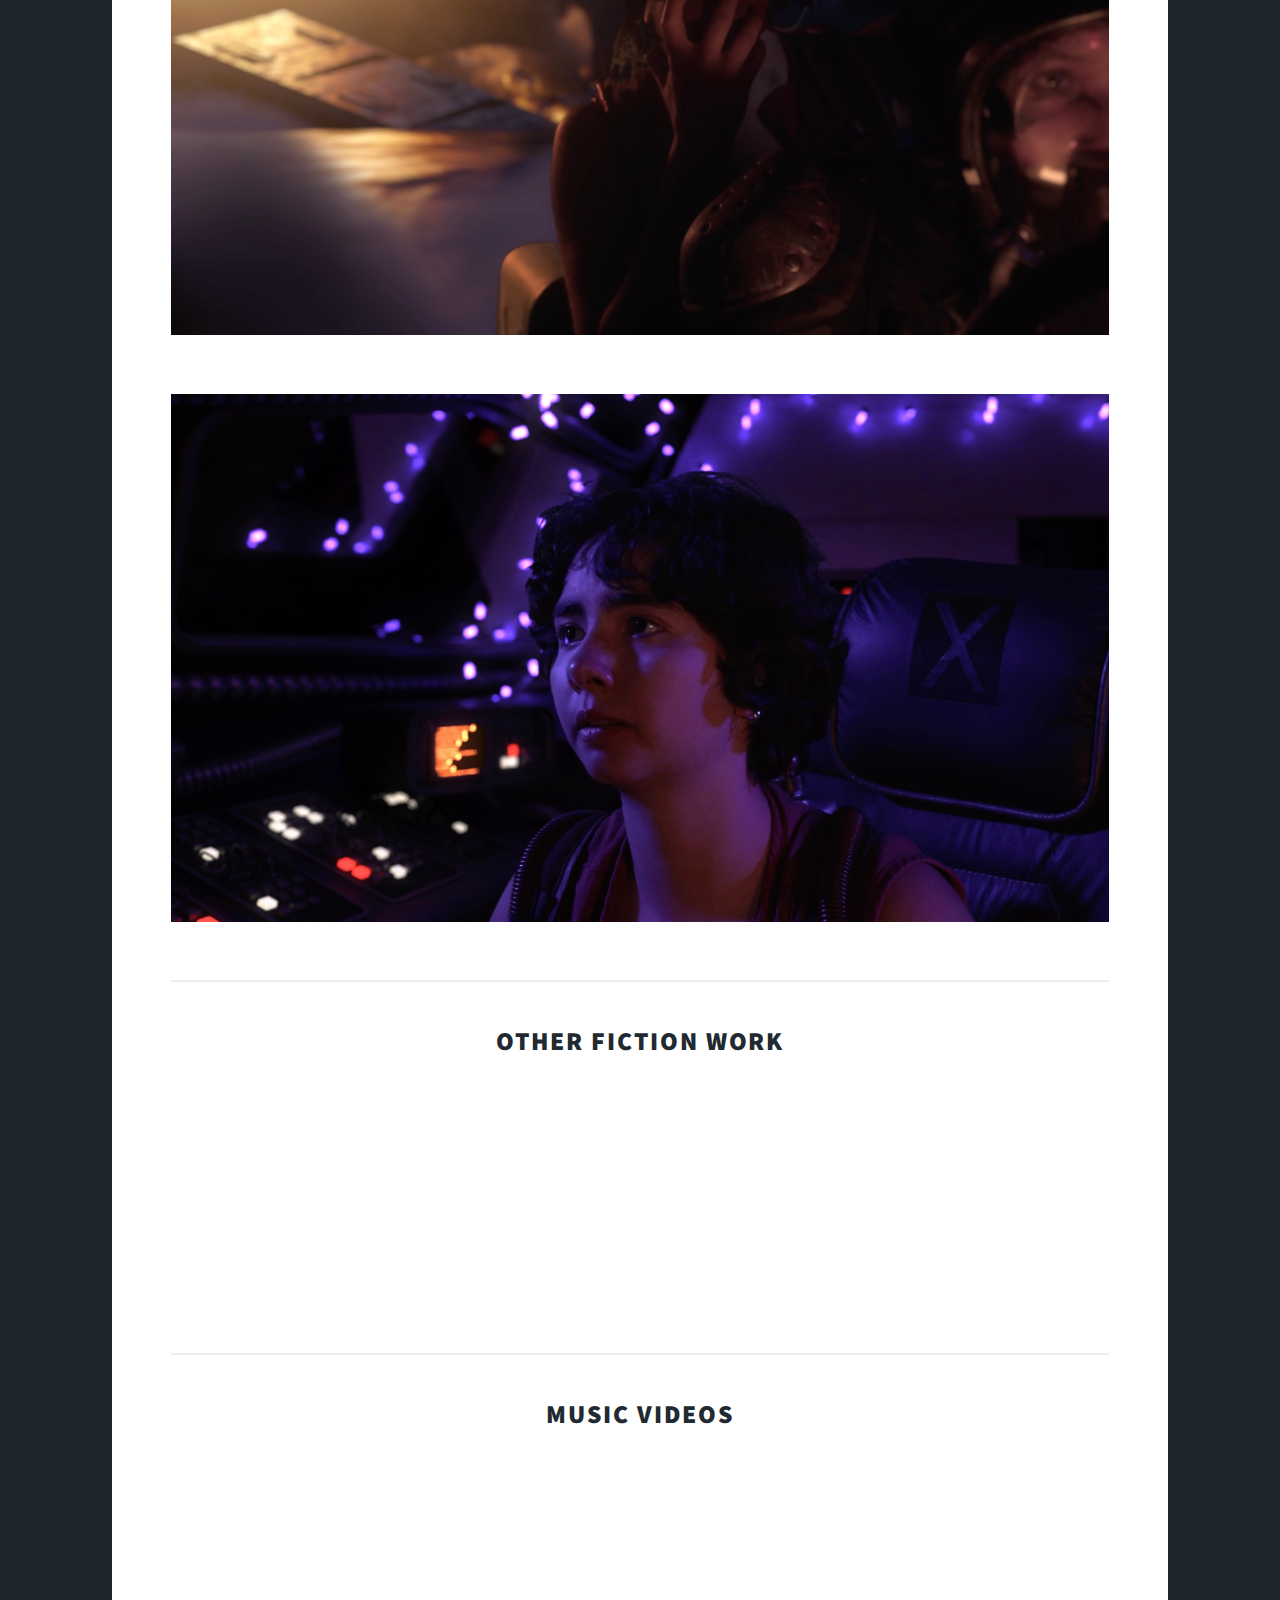
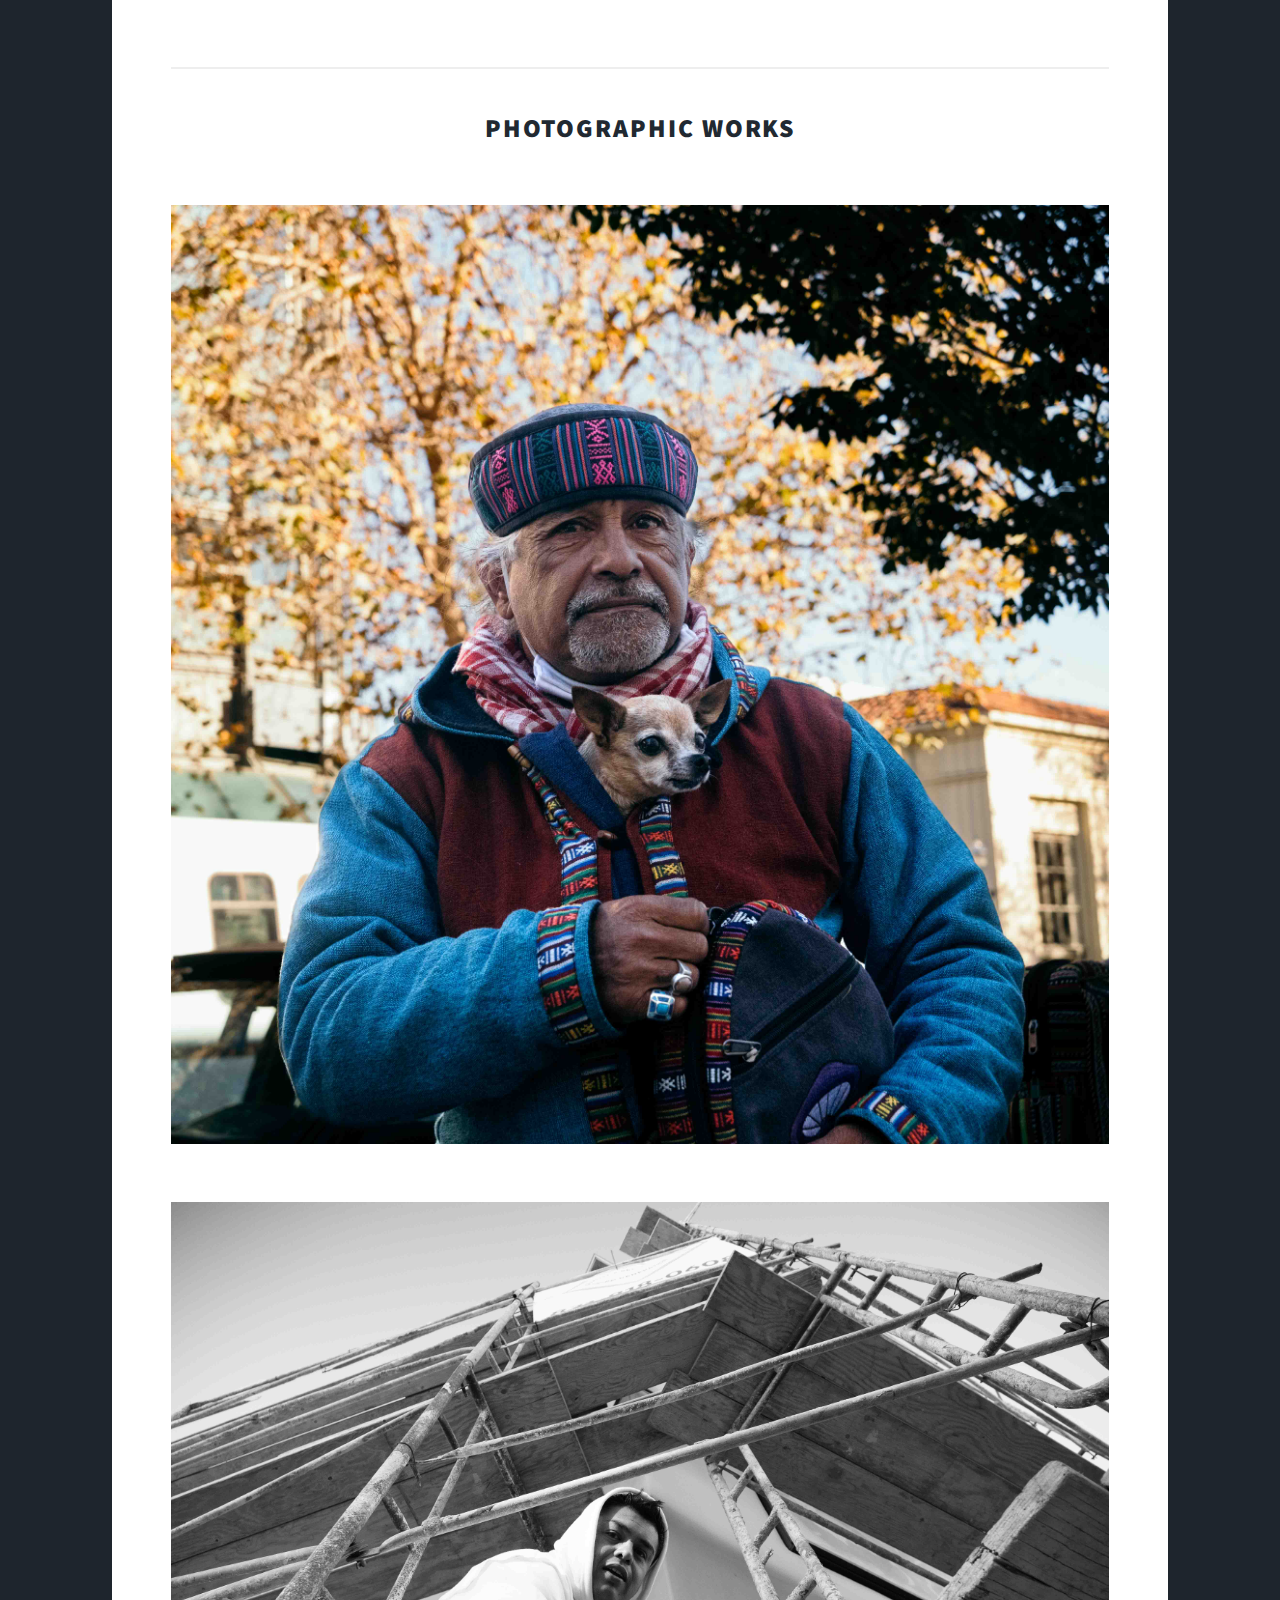
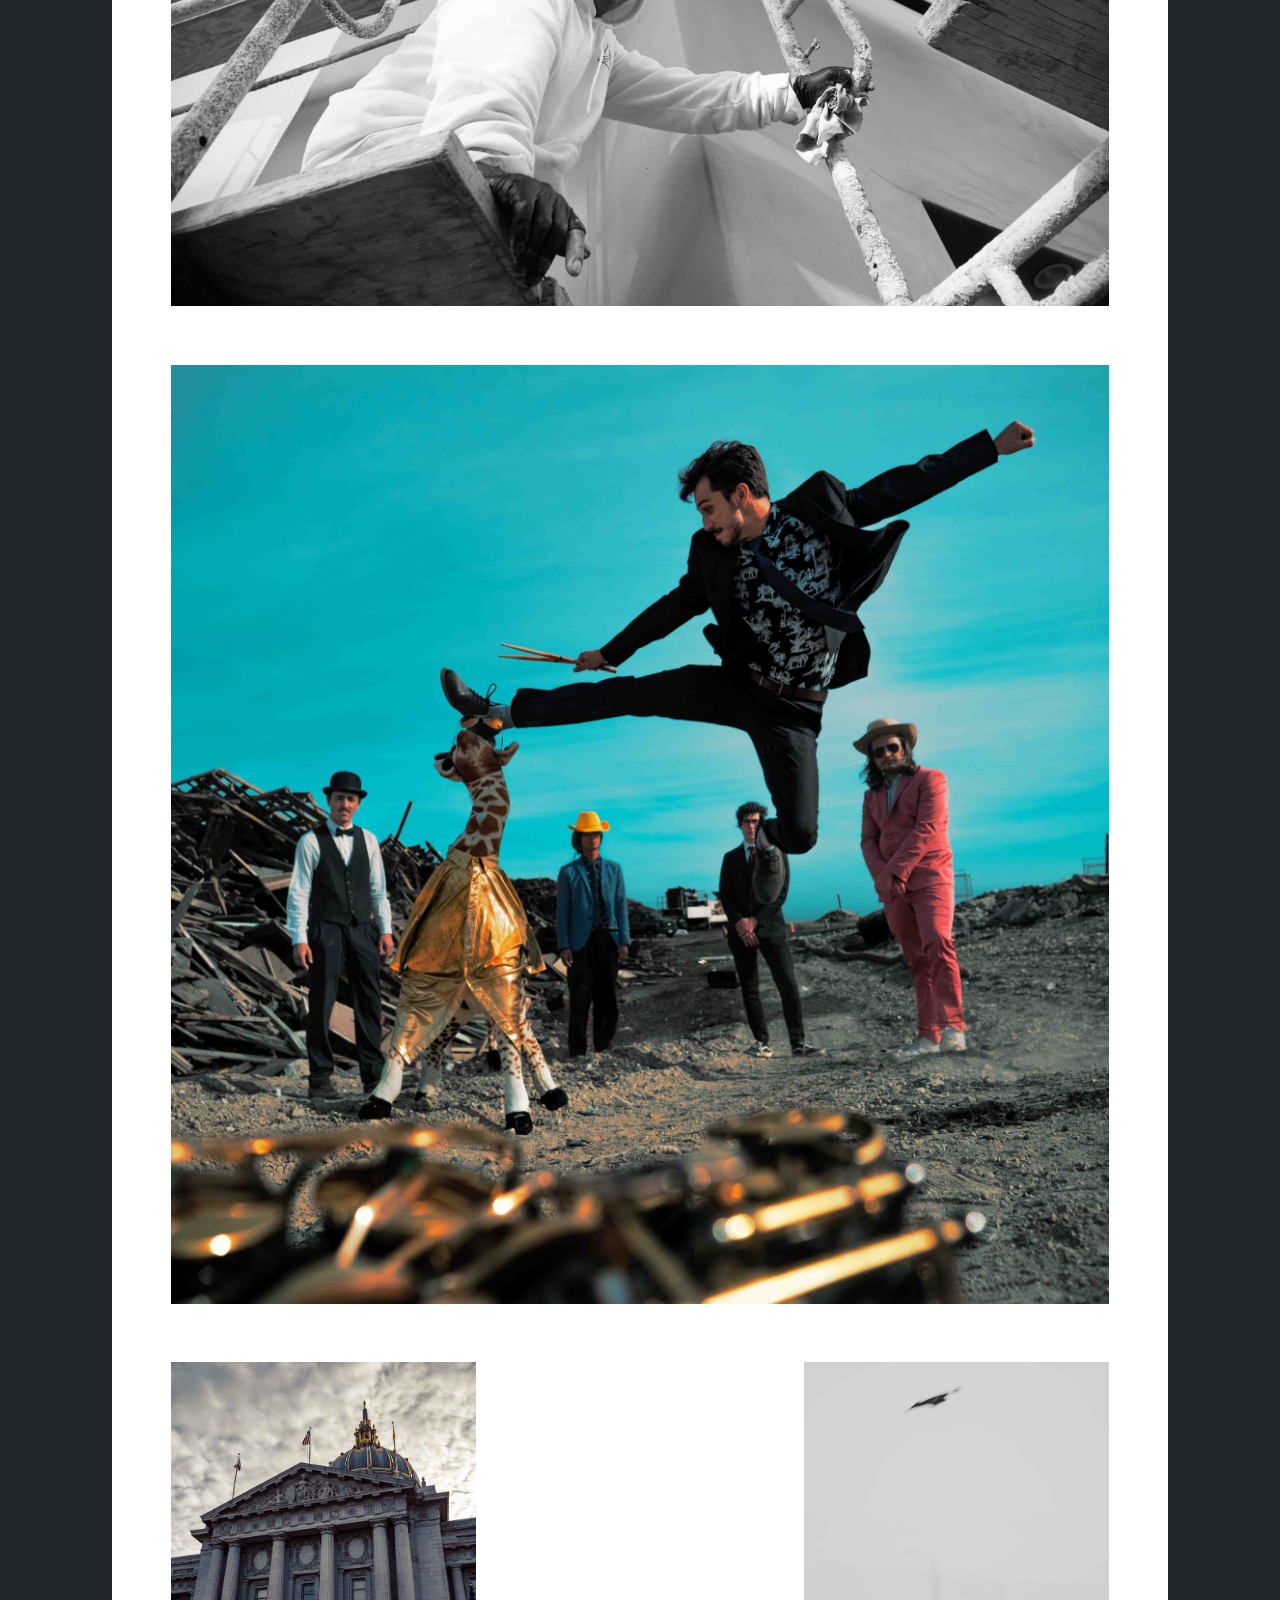
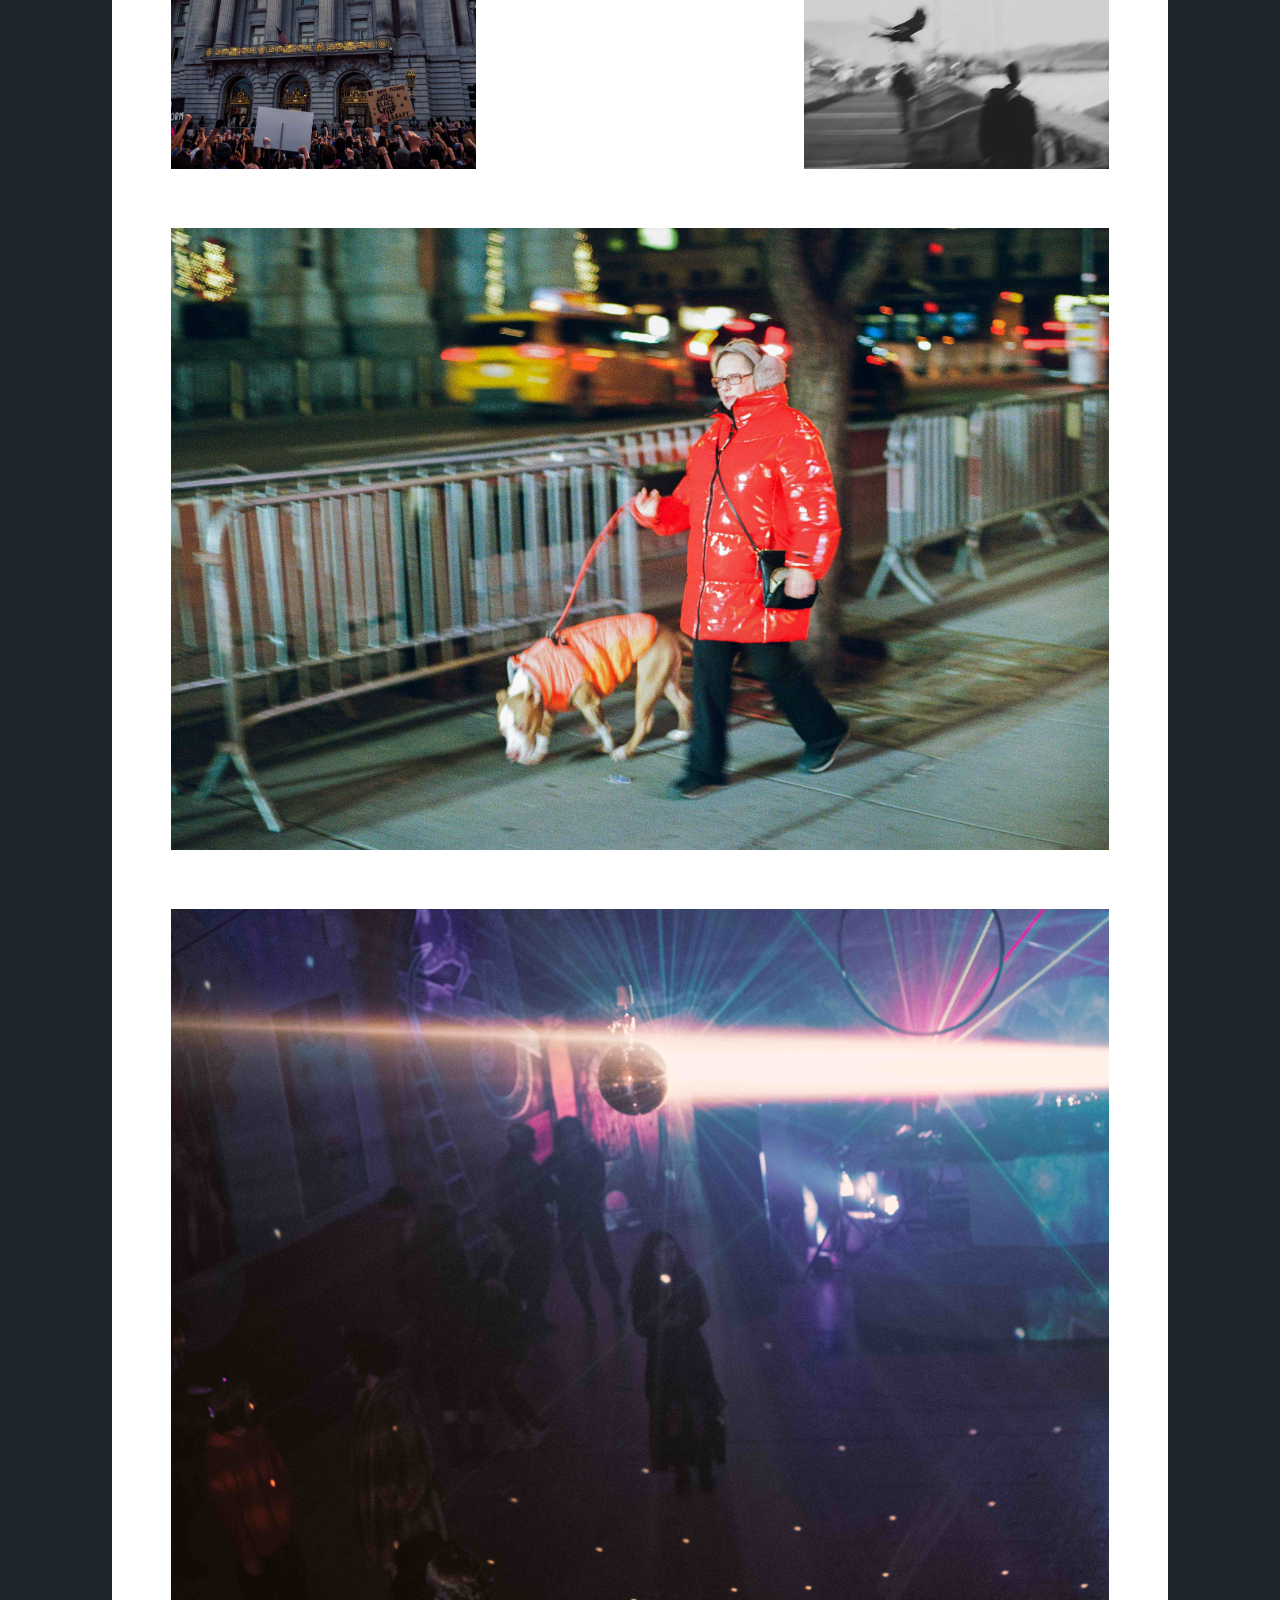
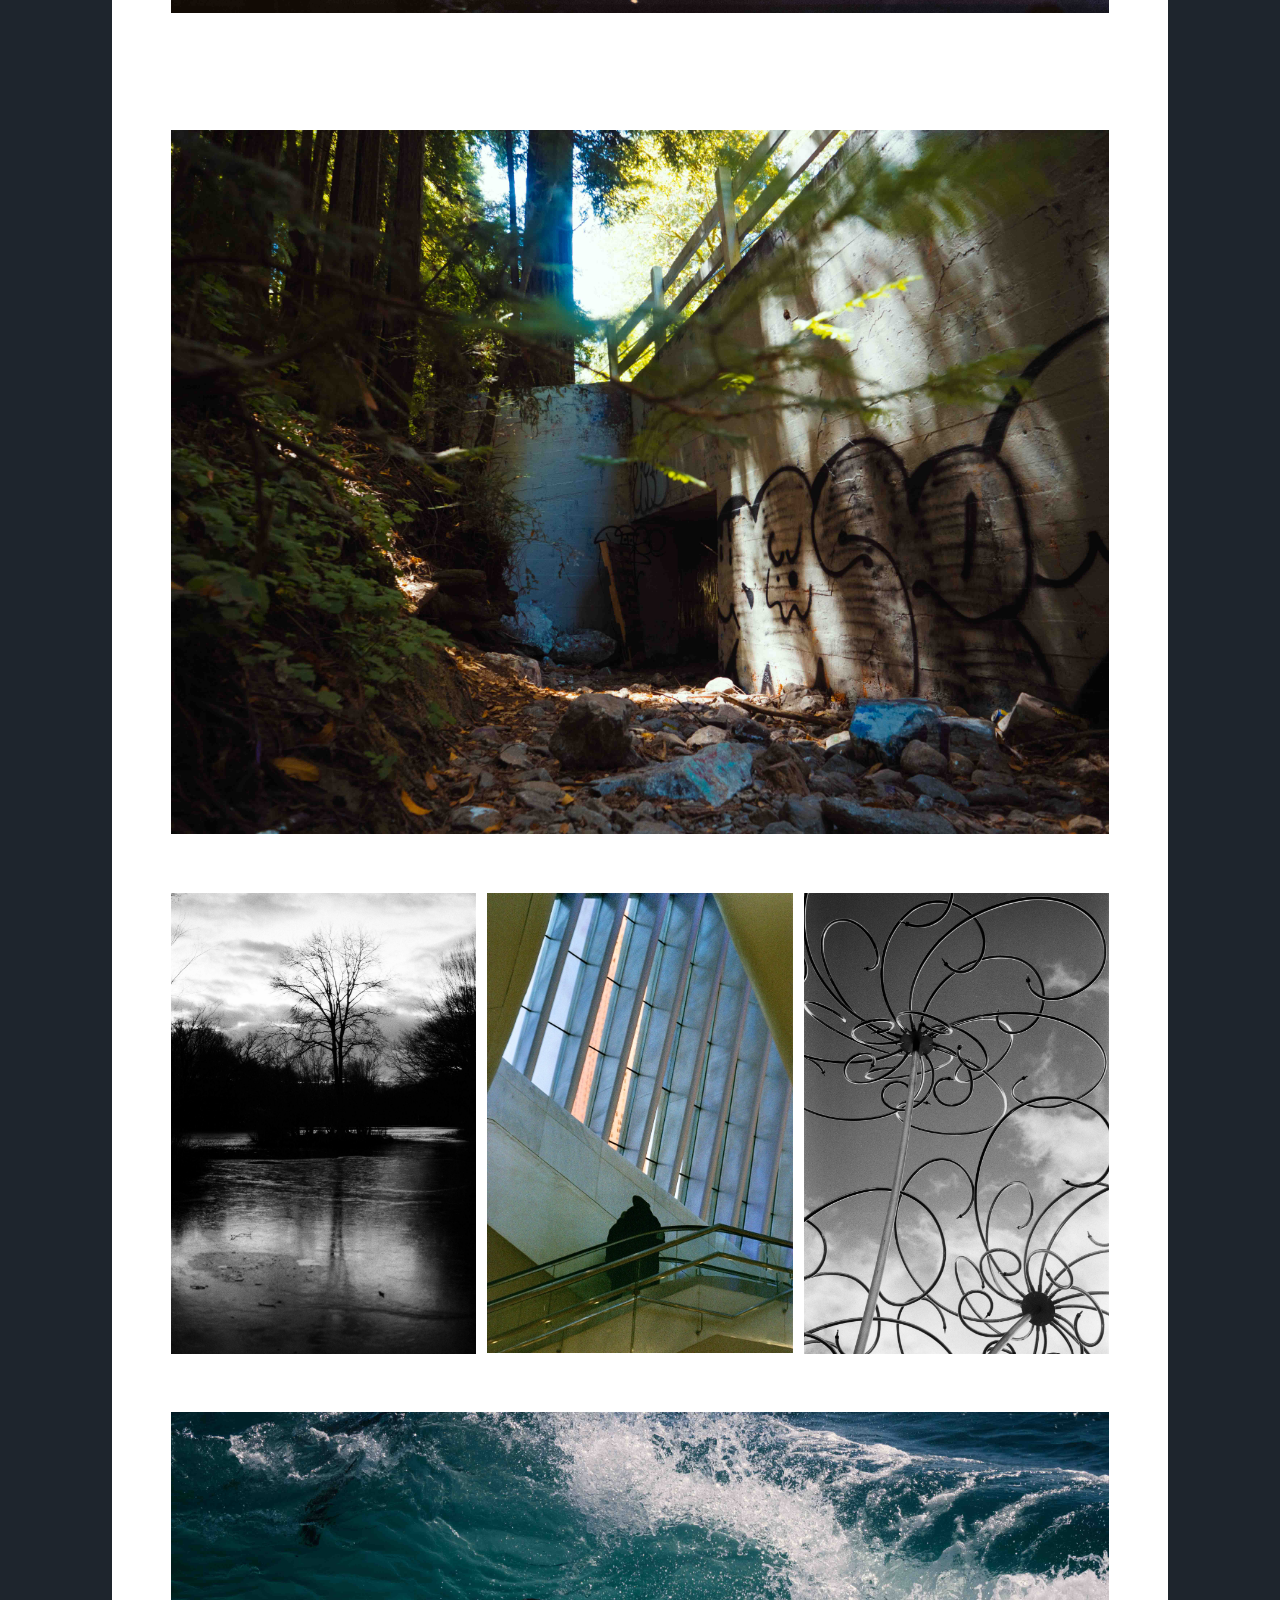
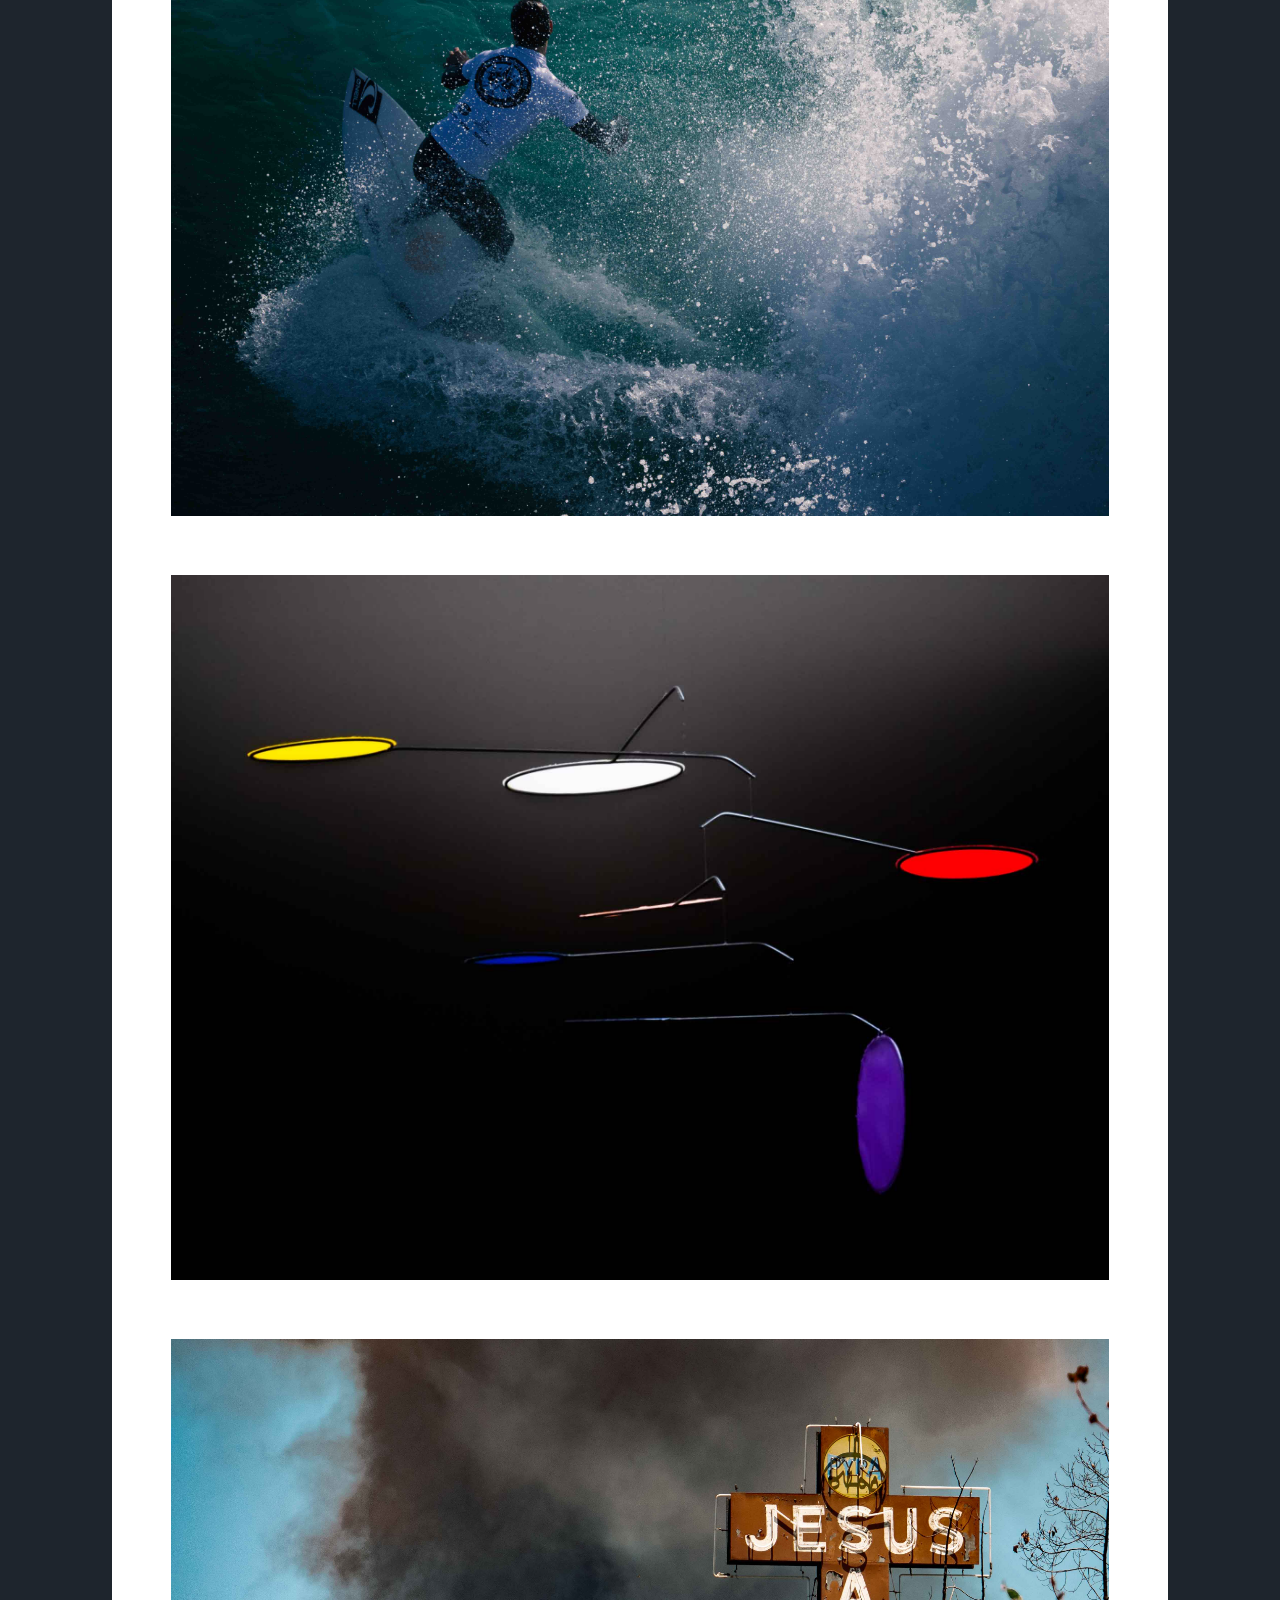
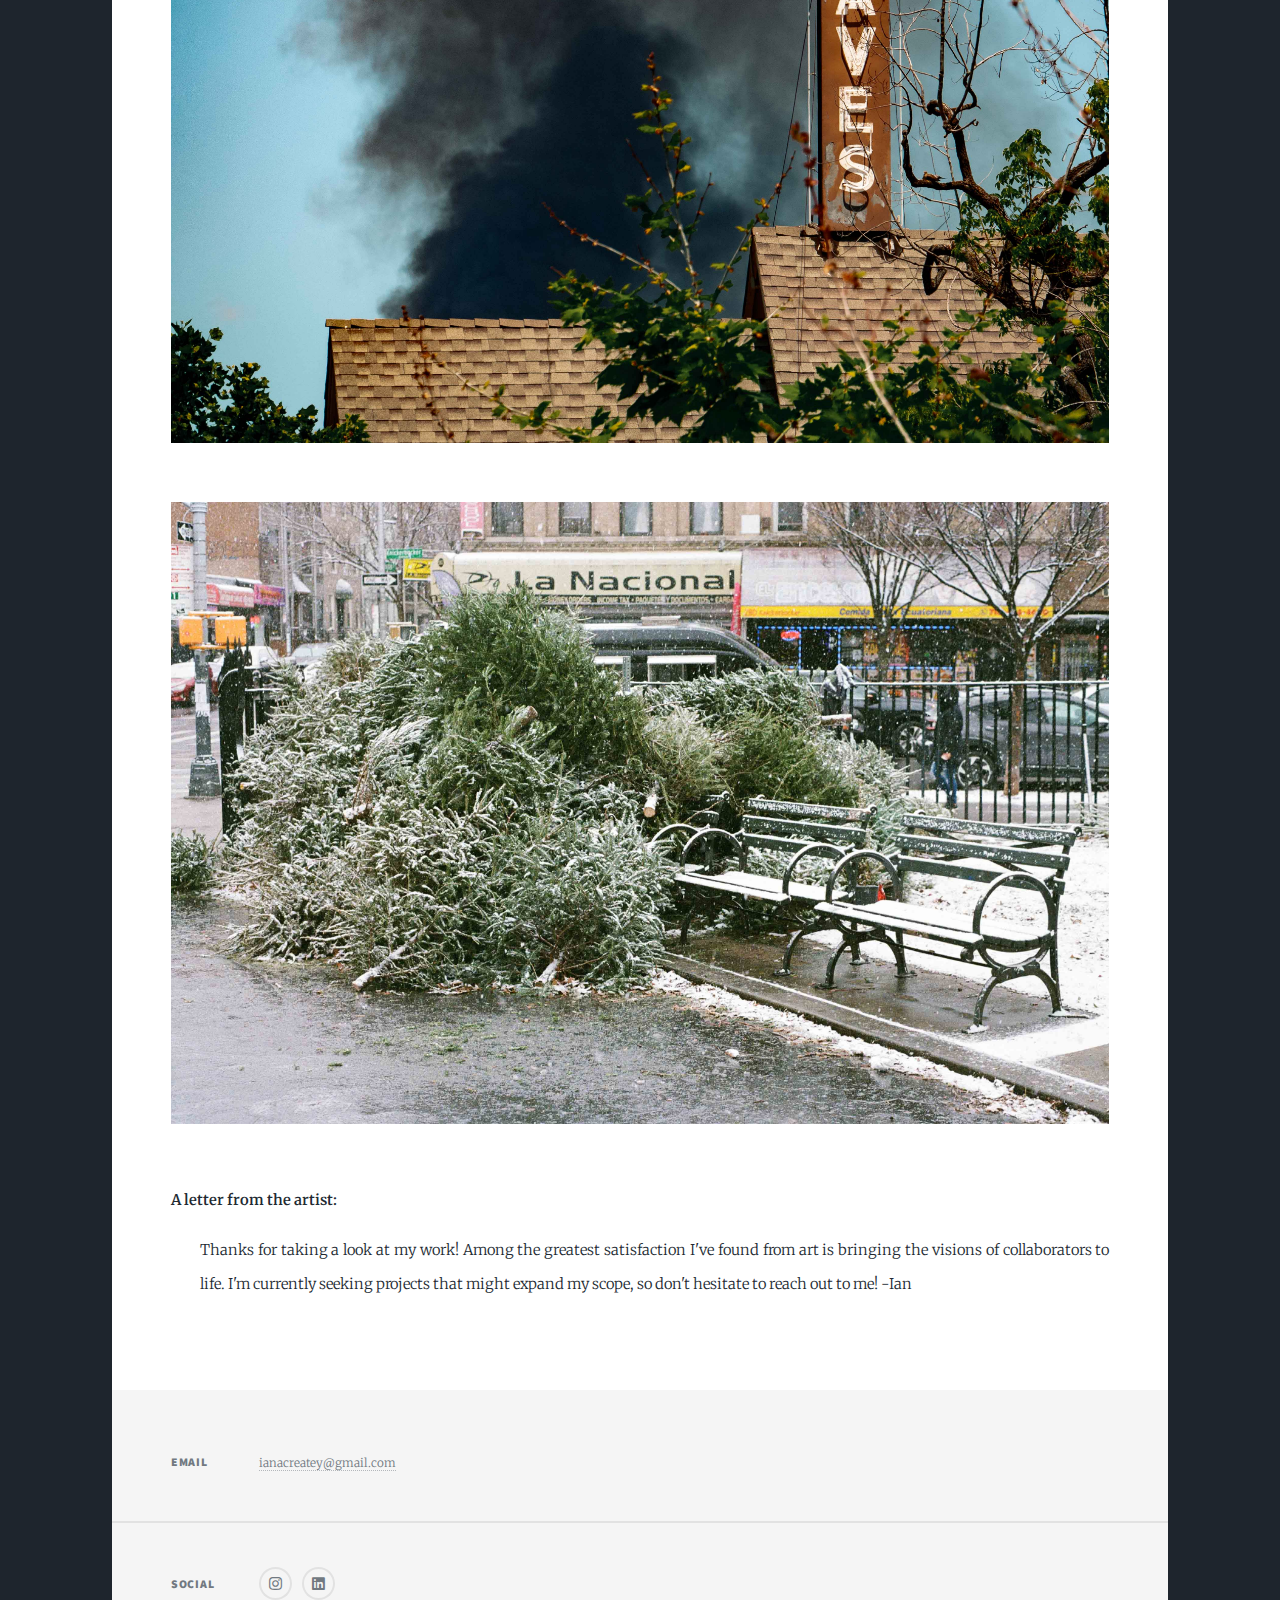
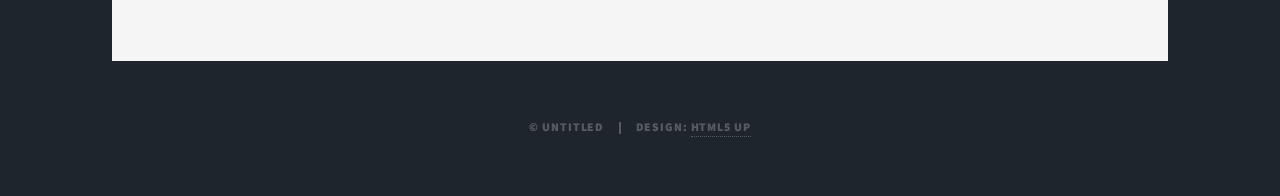
==== commit 4b100fa1: "yy" ====
--- a/index.html
+++ b/index.html
@@ -50,13 +50,13 @@
 							
 								</header>
 								<h2>About Me</h2>
-								<blockquote> Ian is a visual artist with a wide scope of interests and experience. He was the Cinematographer for "The Hazy Pink Door", which won "Best Film" at the Butte Film Festival, and his directorial debut, "LIZ", won "Best Comedy" at the Grizzly Film Festival. After completing his study of Film at UC Santa Cruz, he has worked with companies like Luxury Magazine, Kino Provada, Crunch Labs and Free the Youth.</blockquote>
+								<blockquote> Ian is a visual artist with a wide scope of interests and experience. He's the Cinematographer for "The Hazy Pink Door", which won "Best Film" at the Butte Film Festival, and his directorial debut, "LIZ", won "Best Comedy" at the Grizzly Film Festival. He has worked with companies like Luxury Magazine, Crunch Labs, Kino Provada, and Free the Youth.</blockquote>
 								
 								<hr />
 								<h2 style="text-align: center;"> The Hazy Pink Door - Short Film </h2>
 									
 								<div class="box alt">		
-								<a href="https://youtu.be/lWW6QfqoKSo?si=W-TGqdRiyEIC0Vc5" class="image main"><img src="images/Screenshot 2025-02-27 at 3.22.14 PM.jpeg" alt="" /></a>
+								<a href="https://youtu.be/lWW6QfqoKSo?si=W-TGqdRiyEIC0Vc5" class="image main"><img src="images/Screenshot 2025-02-27 at 3.23.11 PM.jpeg" alt="" /></a>
 								<a href="https://youtu.be/lWW6QfqoKSo?si=W-TGqdRiyEIC0Vc5" class="image main"><img src="images/Screenshot 2024-06-12 at 2.53.47 PM.jpeg" alt="" /></a>
 								<a href="https://youtu.be/lWW6QfqoKSo?si=W-TGqdRiyEIC0Vc5" class="image main"><img src="images/Screenshot 2024-06-12 at 4.43.43 PM.jpeg" alt="" /></a>
 								<hr />
